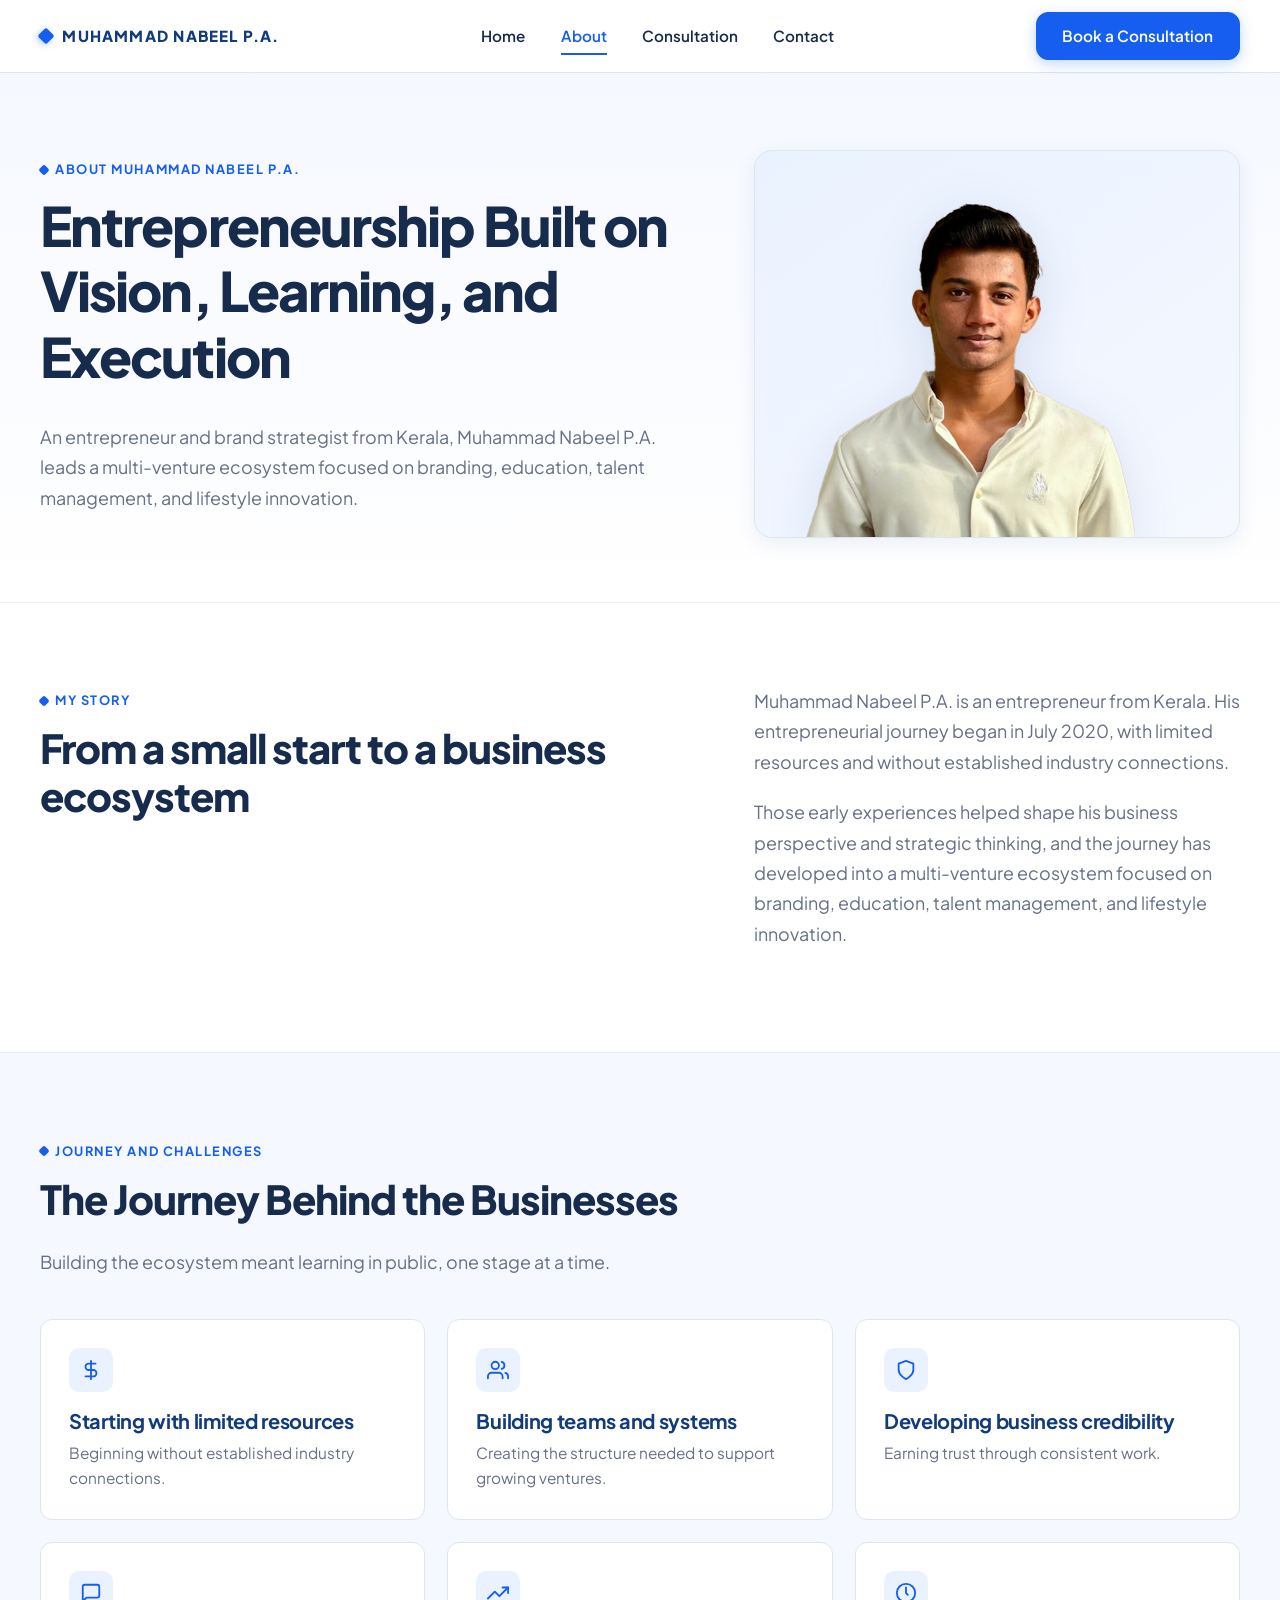
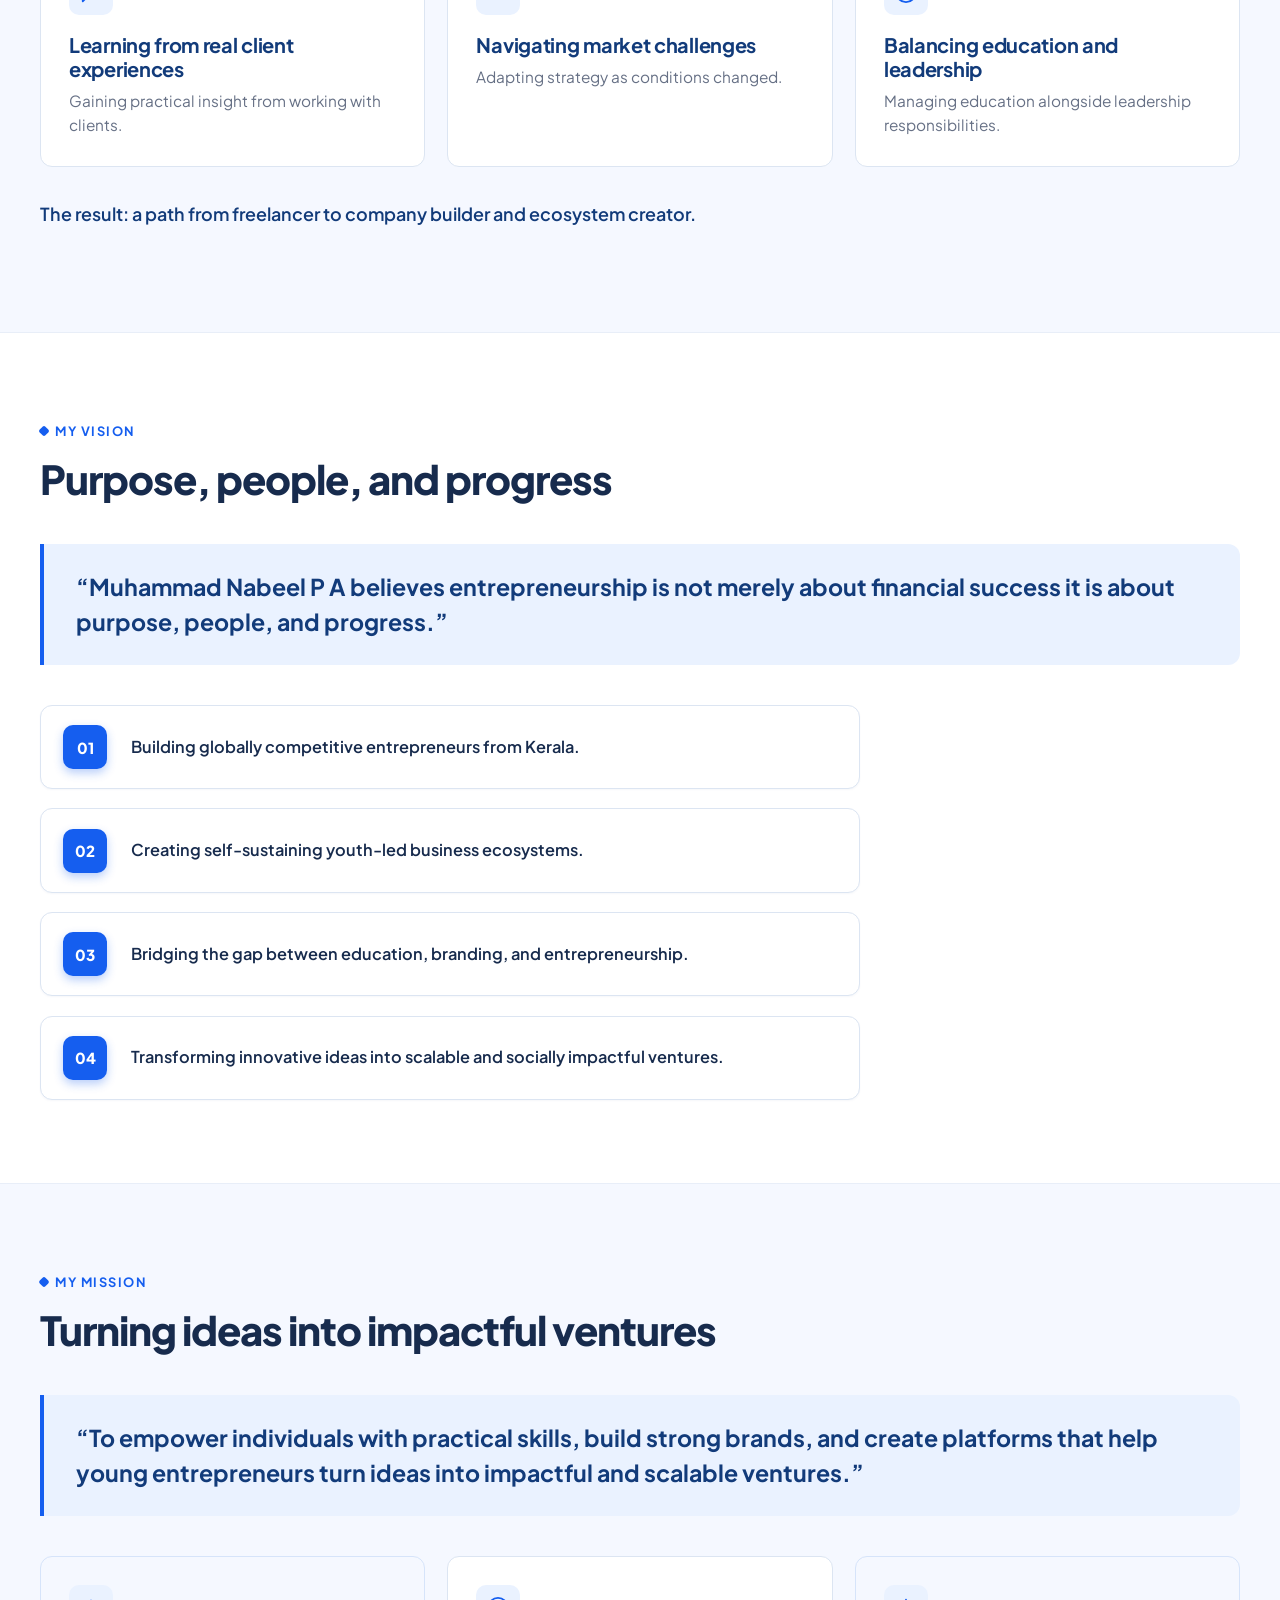
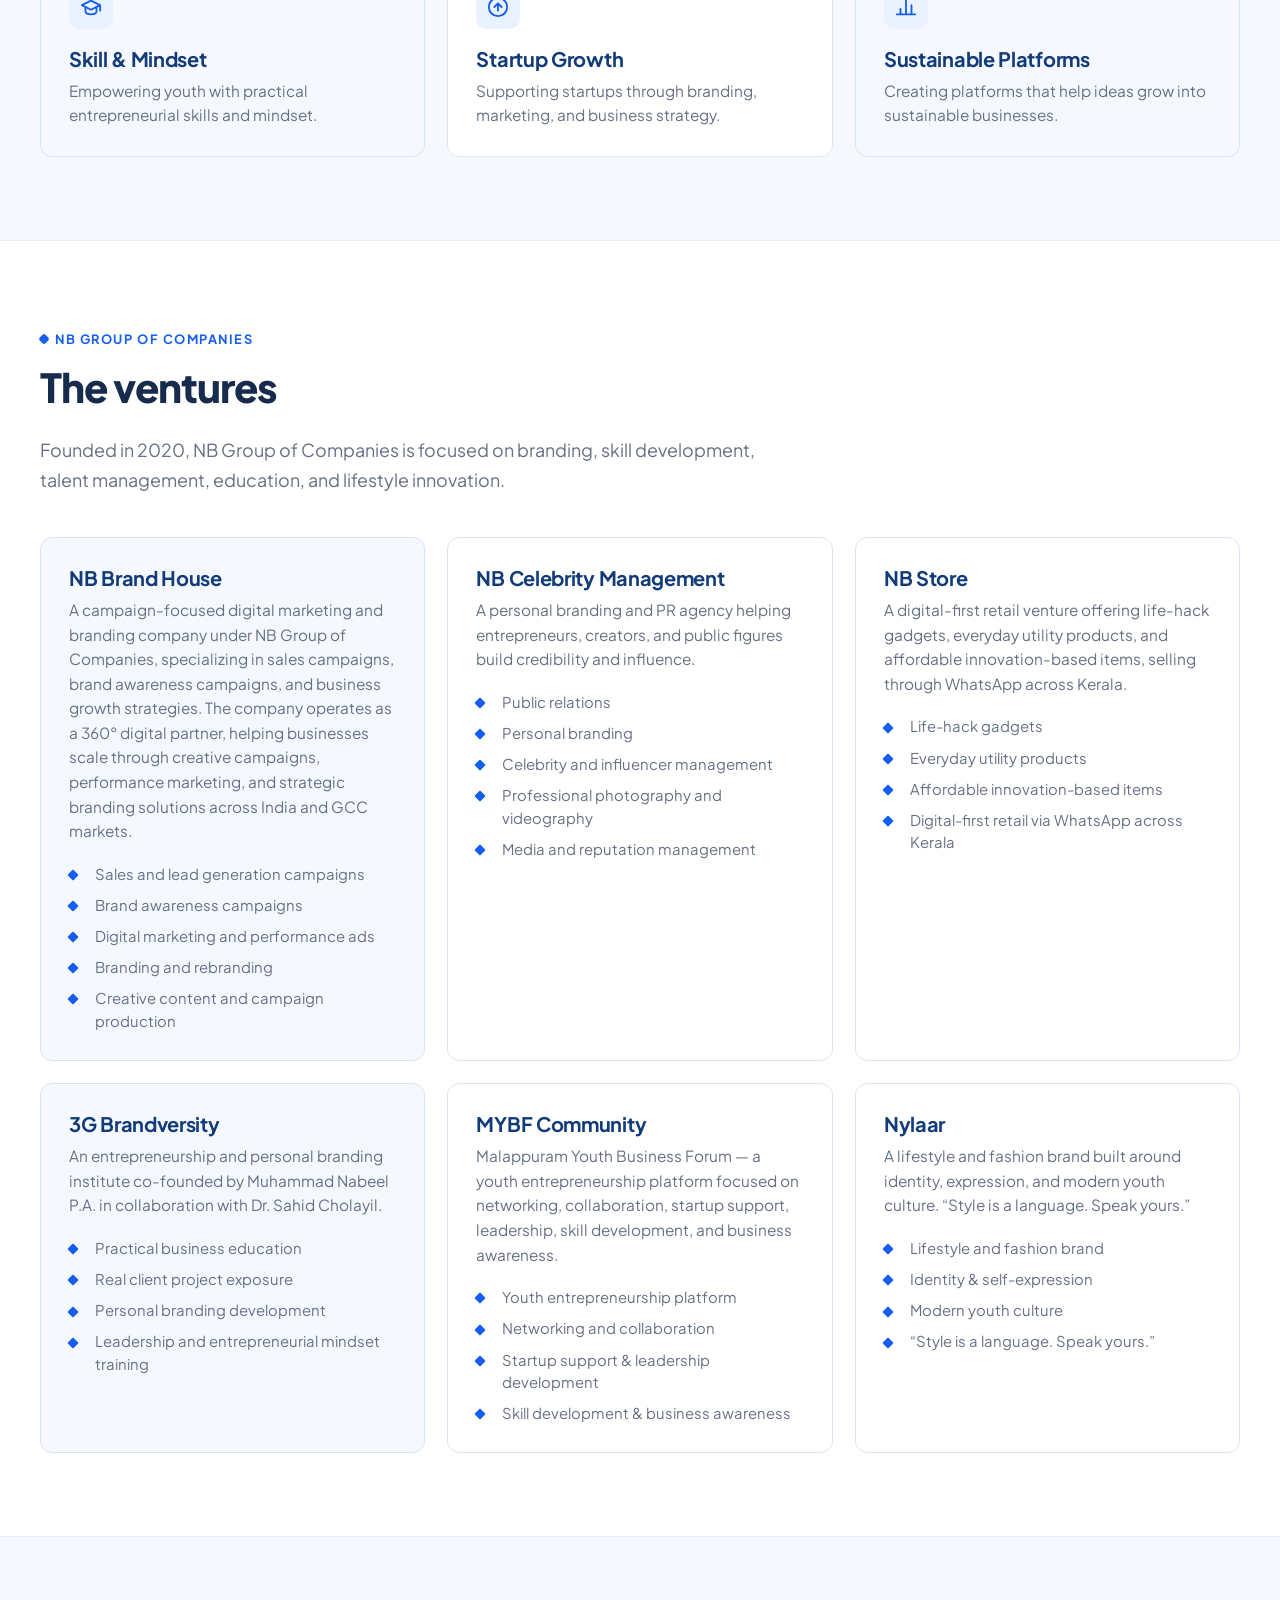
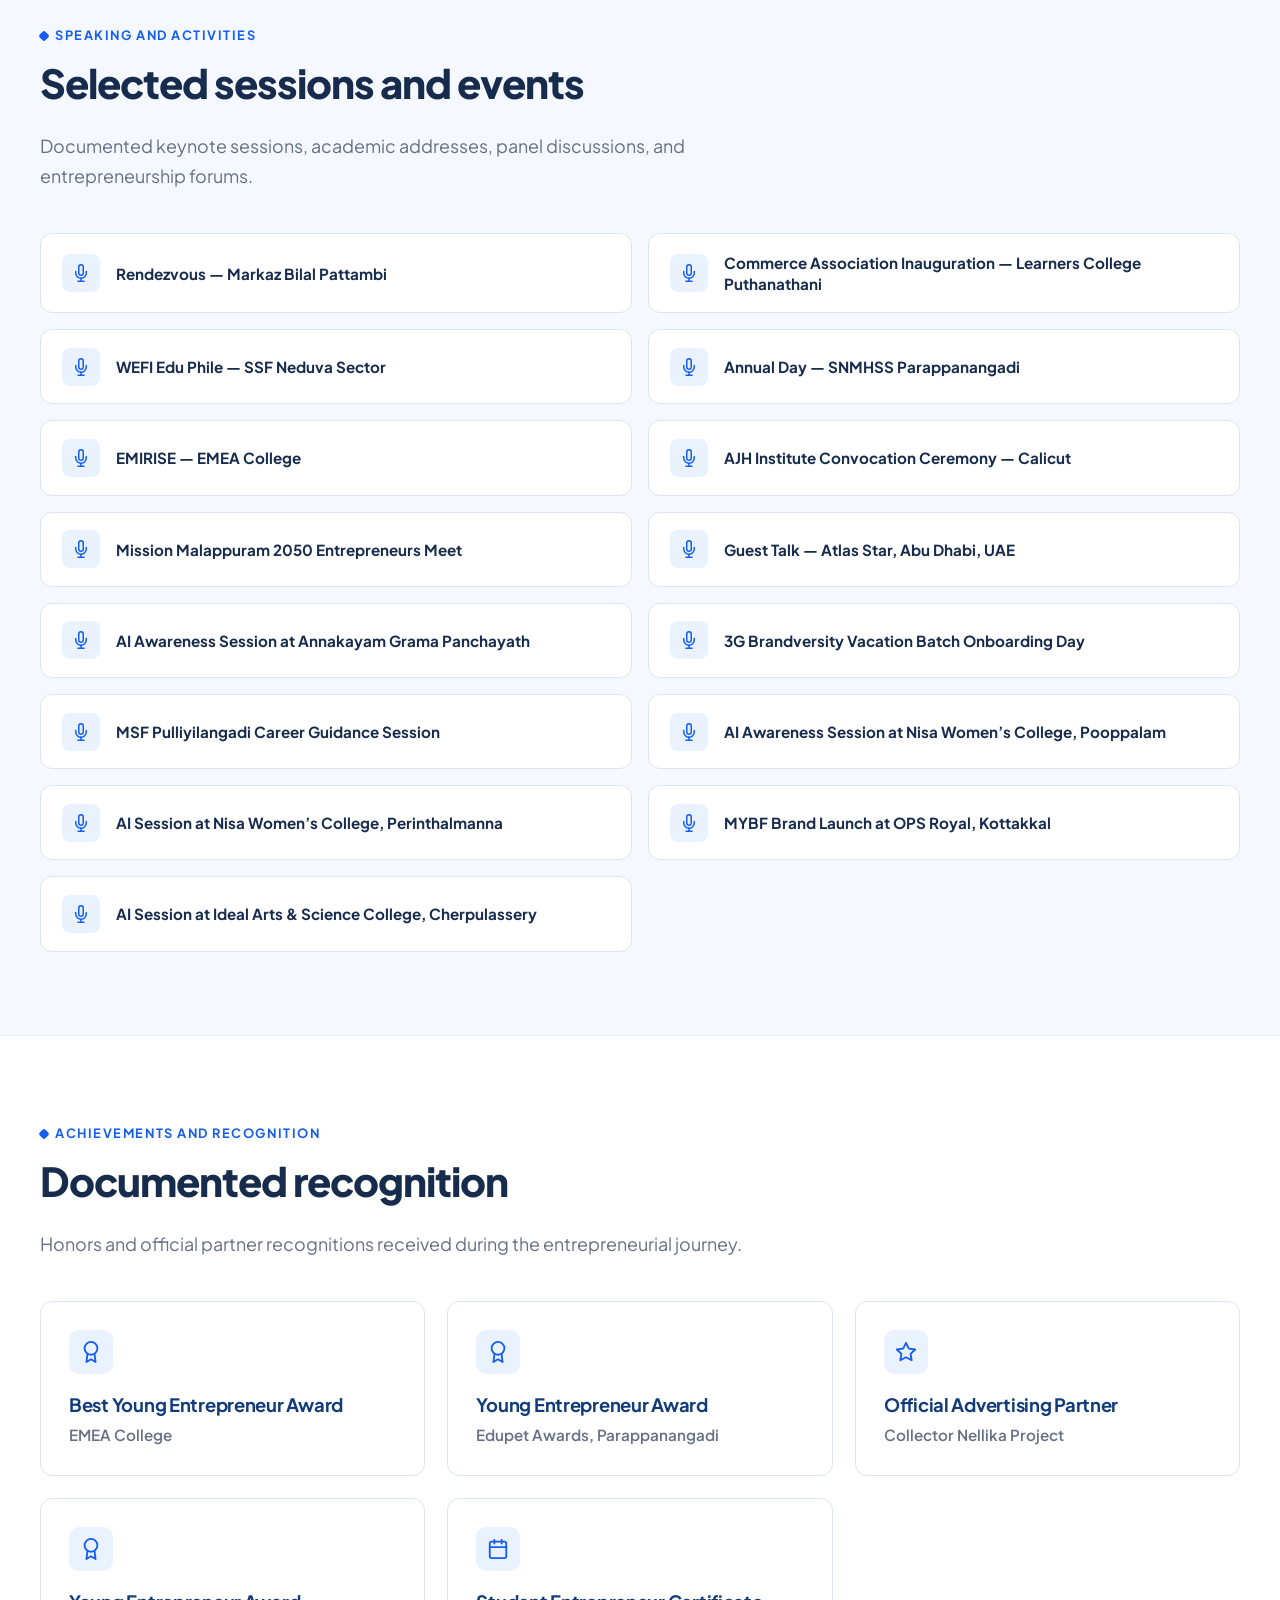
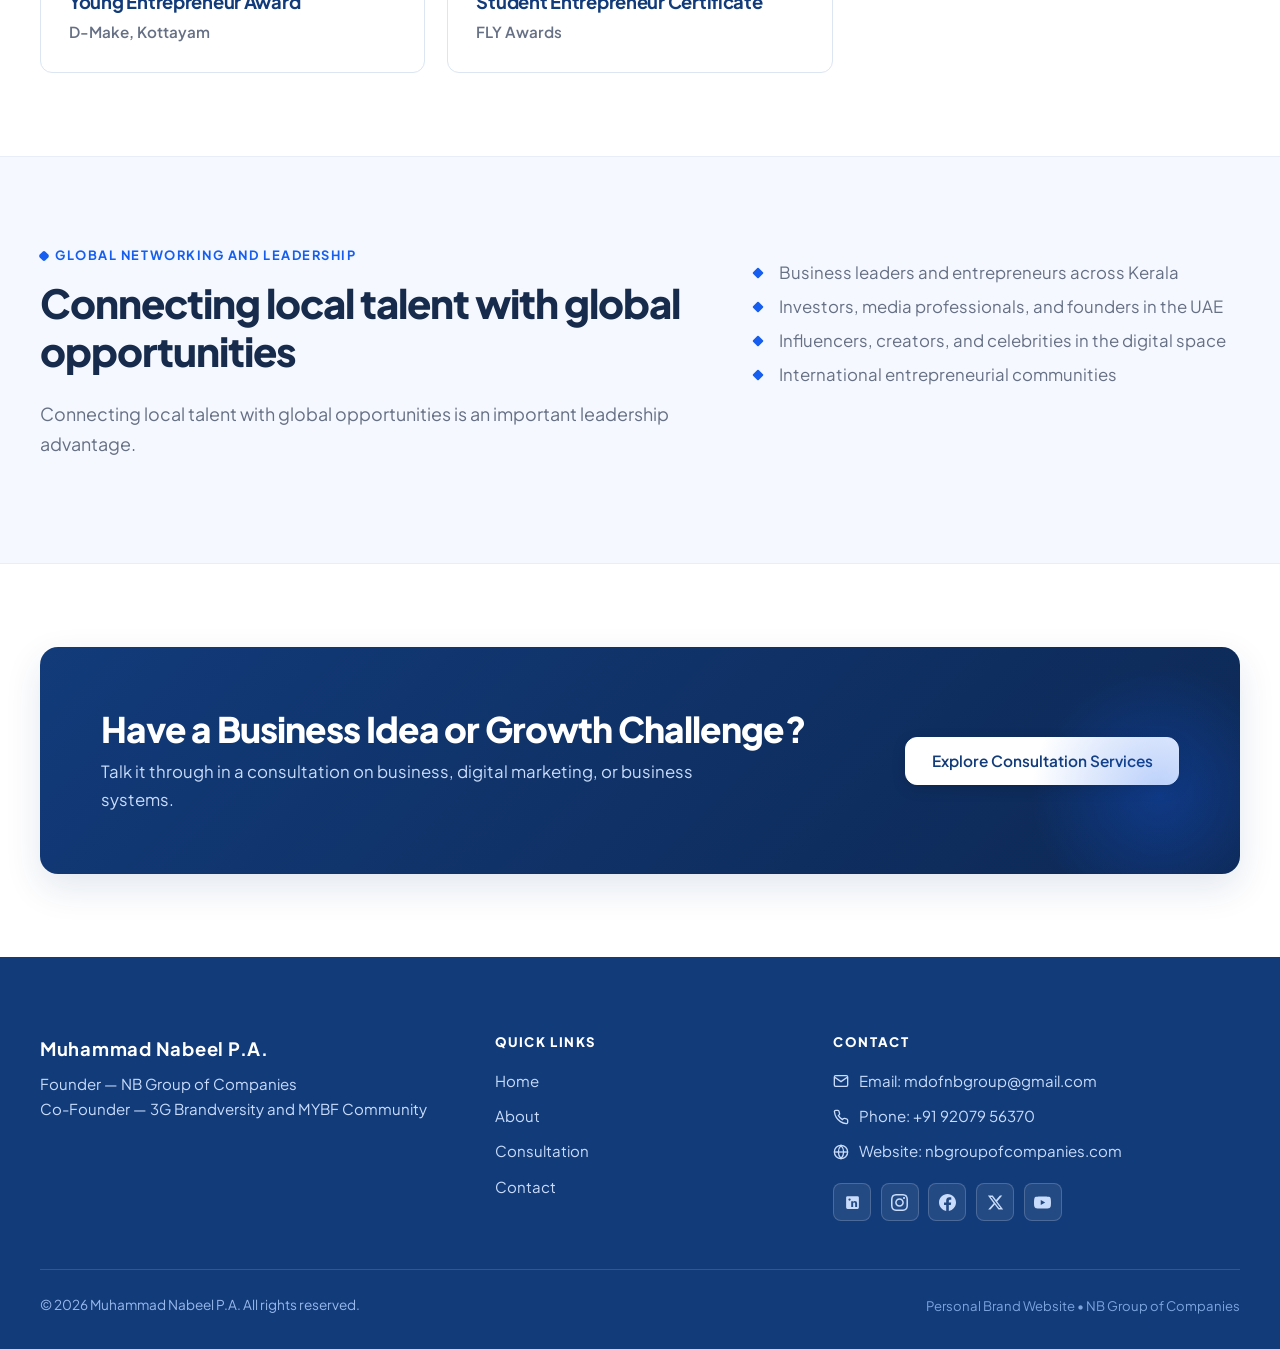
==== about.html @ 099b0d6c "Initial commit: Muhammad Nabeel P.A. personal brand website" ====
<!DOCTYPE html>
<html lang="en">
<head>
  <meta charset="utf-8">
  <meta name="viewport" content="width=device-width, initial-scale=1">
  <title>About Muhammad Nabeel P.A. | Entrepreneur &amp; Brand Strategist</title>
  <meta name="description" content="The entrepreneurial journey, vision, mission, business ecosystem, speaking engagements, and recognition of Muhammad Nabeel P.A.">
  <meta property="og:type" content="website">
  <meta property="og:title" content="About Muhammad Nabeel P.A. | Entrepreneur &amp; Brand Strategist">
  <meta property="og:description" content="The entrepreneurial journey, vision, mission, business ecosystem, speaking engagements, and recognition of Muhammad Nabeel P.A.">
  <meta property="og:image" content="assets/images/nabeel-profile.webp">
  <link rel="icon" href="favicon.ico">
  <link rel="preconnect" href="https://fonts.googleapis.com">
  <link rel="preconnect" href="https://fonts.gstatic.com" crossorigin>
  <link href="https://fonts.googleapis.com/css2?family=Plus+Jakarta+Sans:wght@400;500;600;700;800&display=swap" rel="stylesheet">
  <link rel="stylesheet" href="css/style.css">
</head>
<body>
  <a class="skip" href="#main">Skip to content</a>

  <!-- Header & Navigation -->
  <header class="site-header">
    <div class="wrap nav">
      <a class="brand" href="index.html" aria-label="Muhammad Nabeel P.A. Home">
        <span class="brand-icon" aria-hidden="true"></span>
        <span>MUHAMMAD NABEEL P.A.</span>
      </a>
      <button class="menu-btn" type="button" aria-expanded="false" aria-controls="site-menu" aria-label="Open navigation menu">
        <span></span>
      </button>
      <ul class="nav-links" id="site-menu">
        <li><a href="index.html">Home</a></li>
        <li><a href="about.html" aria-current="page">About</a></li>
        <li><a href="consultation.html">Consultation</a></li>
        <li><a href="contact.html">Contact</a></li>
        <li class="m-cta">
          <a class="btn btn-primary" href="consultation.html">Book a Consultation</a>
        </li>
      </ul>
      <a class="btn btn-primary nav-cta" href="consultation.html">Book a Consultation</a>
    </div>
  </header>

  <main id="main">
    <!-- Section 1: About Hero -->
    <section class="page-hero">
      <div class="wrap split">
        <div>
          <span class="label">ABOUT MUHAMMAD NABEEL P.A.</span>
          <h1>Entrepreneurship Built on Vision, Learning, and Execution</h1>
          <p class="lead">An entrepreneur and brand strategist from Kerala, Muhammad Nabeel P.A. leads a multi-venture ecosystem focused on branding, education, talent management, and lifestyle innovation.</p>
        </div>
        <div class="photo-frame">
          <img src="assets/images/nabeel-profile.webp" width="1869" height="1490" alt="Muhammad Nabeel P.A., entrepreneur and founder of NB Group of Companies.">
        </div>
      </div>
    </section>

    <!-- Section 2: My Story -->
    <section>
      <div class="wrap split" style="align-items: start;">
        <div>
          <span class="label">MY STORY</span>
          <h2>From a small start to a business ecosystem</h2>
        </div>
        <div>
          <p class="lead">Muhammad Nabeel P.A. is an entrepreneur from Kerala. His entrepreneurial journey began in July 2020, with limited resources and without established industry connections.</p>
          <p class="lead">Those early experiences helped shape his business perspective and strategic thinking, and the journey has developed into a multi-venture ecosystem focused on branding, education, talent management, and lifestyle innovation.</p>
        </div>
      </div>
    </section>

    <!-- Section 3: Journey and Challenges -->
    <section class="alt">
      <div class="wrap">
        <div class="sec-head">
          <span class="label">JOURNEY AND CHALLENGES</span>
          <h2>The Journey Behind the Businesses</h2>
          <p class="lead">Building the ecosystem meant learning in public, one stage at a time.</p>
        </div>
        <div class="grid g3">
          <div class="card">
            <div class="card-icon" aria-hidden="true">
              <svg viewBox="0 0 24 24"><path d="M12 2v20M17 5H9.5a3.5 3.5 0 0 0 0 7h5a3.5 3.5 0 0 1 0 7H6"/></svg>
            </div>
            <h3>Starting with limited resources</h3>
            <p>Beginning without established industry connections.</p>
          </div>
          <div class="card">
            <div class="card-icon" aria-hidden="true">
              <svg viewBox="0 0 24 24"><path d="M17 21v-2a4 4 0 0 0-4-4H5a4 4 0 0 0-4 4v2"/><circle cx="9" cy="7" r="4"/><path d="M23 21v-2a4 4 0 0 0-3-3.87"/><path d="M16 3.13a4 4 0 0 1 0 7.75"/></svg>
            </div>
            <h3>Building teams and systems</h3>
            <p>Creating the structure needed to support growing ventures.</p>
          </div>
          <div class="card">
            <div class="card-icon" aria-hidden="true">
              <svg viewBox="0 0 24 24"><path d="M12 22s8-4 8-10V5l-8-3-8 3v7c0 6 8 10 8 10z"/></svg>
            </div>
            <h3>Developing business credibility</h3>
            <p>Earning trust through consistent work.</p>
          </div>
          <div class="card">
            <div class="card-icon" aria-hidden="true">
              <svg viewBox="0 0 24 24"><path d="M21 15a2 2 0 0 1-2 2H7l-4 4V5a2 2 0 0 1 2-2h14a2 2 0 0 1 2 2z"/></svg>
            </div>
            <h3>Learning from real client experiences</h3>
            <p>Gaining practical insight from working with clients.</p>
          </div>
          <div class="card">
            <div class="card-icon" aria-hidden="true">
              <svg viewBox="0 0 24 24"><polyline points="23 6 13.5 15.5 8.5 10.5 1 18"/><polyline points="17 6 23 6 23 12"/></svg>
            </div>
            <h3>Navigating market challenges</h3>
            <p>Adapting strategy as conditions changed.</p>
          </div>
          <div class="card">
            <div class="card-icon" aria-hidden="true">
              <svg viewBox="0 0 24 24"><circle cx="12" cy="12" r="10"/><polyline points="12 6 12 12 14 14"/></svg>
            </div>
            <h3>Balancing education and leadership</h3>
            <p>Managing education alongside leadership responsibilities.</p>
          </div>
        </div>
        <p class="lead" style="margin-top: 2rem; font-weight: 600; color: var(--deep);">The result: a path from freelancer to company builder and ecosystem creator.</p>
      </div>
    </section>

    <!-- Section 4: My Vision -->
    <section>
      <div class="wrap">
        <div class="sec-head">
          <span class="label">MY VISION</span>
          <h2>Purpose, people, and progress</h2>
        </div>
        <div class="quote-box">
          <blockquote class="quote">&ldquo;Muhammad Nabeel P A believes entrepreneurship is not merely about financial success it is about purpose, people, and progress.&rdquo;</blockquote>
        </div>
        <ol class="num-list" style="max-width: 820px;">
          <li>Building globally competitive entrepreneurs from Kerala.</li>
          <li>Creating self-sustaining youth-led business ecosystems.</li>
          <li>Bridging the gap between education, branding, and entrepreneurship.</li>
          <li>Transforming innovative ideas into scalable and socially impactful ventures.</li>
        </ol>
      </div>
    </section>

    <!-- Section 5: My Mission -->
    <section class="alt">
      <div class="wrap">
        <div class="sec-head">
          <span class="label">MY MISSION</span>
          <h2>Turning ideas into impactful ventures</h2>
        </div>
        <div class="quote-box">
          <blockquote class="quote">&ldquo;To empower individuals with practical skills, build strong brands, and create platforms that help young entrepreneurs turn ideas into impactful and scalable ventures.&rdquo;</blockquote>
        </div>
        <div class="grid g3">
          <div class="card tint">
            <div class="card-icon" aria-hidden="true">
              <svg viewBox="0 0 24 24"><path d="M22 10v6M2 10l10-5 10 5-10 5z"/><path d="M6 12v5c0 2 3 3 6 3s6-1 6-3v-5"/></svg>
            </div>
            <h3>Skill &amp; Mindset</h3>
            <p>Empowering youth with practical entrepreneurial skills and mindset.</p>
          </div>
          <div class="card">
            <div class="card-icon" aria-hidden="true">
              <svg viewBox="0 0 24 24"><circle cx="12" cy="12" r="10"/><path d="M16 12l-4-4-4 4M12 8v8"/></svg>
            </div>
            <h3>Startup Growth</h3>
            <p>Supporting startups through branding, marketing, and business strategy.</p>
          </div>
          <div class="card tint">
            <div class="card-icon" aria-hidden="true">
              <svg viewBox="0 0 24 24"><path d="M18 20V10M12 20V4M6 20v-6M2 20h20"/></svg>
            </div>
            <h3>Sustainable Platforms</h3>
            <p>Creating platforms that help ideas grow into sustainable businesses.</p>
          </div>
        </div>
      </div>
    </section>

    <!-- Section 6: NB Group of Companies & Ventures -->
    <section id="ventures">
      <div class="wrap">
        <div class="sec-head">
          <span class="label">NB GROUP OF COMPANIES</span>
          <h2>The ventures</h2>
          <p class="lead">Founded in 2020, NB Group of Companies is focused on branding, skill development, talent management, education, and lifestyle innovation.</p>
        </div>
        <div class="grid g3">
          <article class="card tint">
            <h3>NB Brand House</h3>
            <p>A campaign-focused digital marketing and branding company under NB Group of Companies, specializing in sales campaigns, brand awareness campaigns, and business growth strategies. The company operates as a 360&deg; digital partner, helping businesses scale through creative campaigns, performance marketing, and strategic branding solutions across India and GCC markets.</p>
            <ul class="tick">
              <li>Sales and lead generation campaigns</li>
              <li>Brand awareness campaigns</li>
              <li>Digital marketing and performance ads</li>
              <li>Branding and rebranding</li>
              <li>Creative content and campaign production</li>
            </ul>
          </article>
          <article class="card">
            <h3>NB Celebrity Management</h3>
            <p>A personal branding and PR agency helping entrepreneurs, creators, and public figures build credibility and influence.</p>
            <ul class="tick">
              <li>Public relations</li>
              <li>Personal branding</li>
              <li>Celebrity and influencer management</li>
              <li>Professional photography and videography</li>
              <li>Media and reputation management</li>
            </ul>
          </article>
          <article class="card">
            <h3>NB Store</h3>
            <p>A digital-first retail venture offering life-hack gadgets, everyday utility products, and affordable innovation-based items, selling through WhatsApp across Kerala.</p>
            <ul class="tick">
              <li>Life-hack gadgets</li>
              <li>Everyday utility products</li>
              <li>Affordable innovation-based items</li>
              <li>Digital-first retail via WhatsApp across Kerala</li>
            </ul>
          </article>
          <article class="card tint">
            <h3>3G Brandversity</h3>
            <p>An entrepreneurship and personal branding institute co-founded by Muhammad Nabeel P.A. in collaboration with Dr. Sahid Cholayil.</p>
            <ul class="tick">
              <li>Practical business education</li>
              <li>Real client project exposure</li>
              <li>Personal branding development</li>
              <li>Leadership and entrepreneurial mindset training</li>
            </ul>
          </article>
          <article class="card">
            <h3>MYBF Community</h3>
            <p>Malappuram Youth Business Forum &mdash; a youth entrepreneurship platform focused on networking, collaboration, startup support, leadership, skill development, and business awareness.</p>
            <ul class="tick">
              <li>Youth entrepreneurship platform</li>
              <li>Networking and collaboration</li>
              <li>Startup support &amp; leadership development</li>
              <li>Skill development &amp; business awareness</li>
            </ul>
          </article>
          <article class="card">
            <h3>Nylaar</h3>
            <p>A lifestyle and fashion brand built around identity, expression, and modern youth culture. &ldquo;Style is a language. Speak yours.&rdquo;</p>
            <ul class="tick">
              <li>Lifestyle and fashion brand</li>
              <li>Identity &amp; self-expression</li>
              <li>Modern youth culture</li>
              <li>&ldquo;Style is a language. Speak yours.&rdquo;</li>
            </ul>
          </article>
        </div>
      </div>
    </section>

    <!-- Section 7: Speaking Engagements and Professional Activities -->
    <section class="alt">
      <div class="wrap">
        <div class="sec-head">
          <span class="label">SPEAKING AND ACTIVITIES</span>
          <h2>Selected sessions and events</h2>
          <p class="lead">Documented keynote sessions, academic addresses, panel discussions, and entrepreneurship forums.</p>
        </div>
        <div class="events-grid">
          <div class="event-card">
            <div class="event-icon" aria-hidden="true">
              <svg viewBox="0 0 24 24"><path d="M12 1a3 3 0 0 0-3 3v8a3 3 0 0 0 6 0V4a3 3 0 0 0-3-3z"/><path d="M19 10v2a7 7 0 0 1-14 0v-2"/><line x1="12" y1="19" x2="12" y2="23"/><line x1="8" y1="23" x2="16" y2="23"/></svg>
            </div>
            <div class="event-name">Rendezvous &mdash; Markaz Bilal Pattambi</div>
          </div>
          <div class="event-card">
            <div class="event-icon" aria-hidden="true">
              <svg viewBox="0 0 24 24"><path d="M12 1a3 3 0 0 0-3 3v8a3 3 0 0 0 6 0V4a3 3 0 0 0-3-3z"/><path d="M19 10v2a7 7 0 0 1-14 0v-2"/><line x1="12" y1="19" x2="12" y2="23"/><line x1="8" y1="23" x2="16" y2="23"/></svg>
            </div>
            <div class="event-name">Commerce Association Inauguration &mdash; Learners College Puthanathani</div>
          </div>
          <div class="event-card">
            <div class="event-icon" aria-hidden="true">
              <svg viewBox="0 0 24 24"><path d="M12 1a3 3 0 0 0-3 3v8a3 3 0 0 0 6 0V4a3 3 0 0 0-3-3z"/><path d="M19 10v2a7 7 0 0 1-14 0v-2"/><line x1="12" y1="19" x2="12" y2="23"/><line x1="8" y1="23" x2="16" y2="23"/></svg>
            </div>
            <div class="event-name">WEFI Edu Phile &mdash; SSF Neduva Sector</div>
          </div>
          <div class="event-card">
            <div class="event-icon" aria-hidden="true">
              <svg viewBox="0 0 24 24"><path d="M12 1a3 3 0 0 0-3 3v8a3 3 0 0 0 6 0V4a3 3 0 0 0-3-3z"/><path d="M19 10v2a7 7 0 0 1-14 0v-2"/><line x1="12" y1="19" x2="12" y2="23"/><line x1="8" y1="23" x2="16" y2="23"/></svg>
            </div>
            <div class="event-name">Annual Day &mdash; SNMHSS Parappanangadi</div>
          </div>
          <div class="event-card">
            <div class="event-icon" aria-hidden="true">
              <svg viewBox="0 0 24 24"><path d="M12 1a3 3 0 0 0-3 3v8a3 3 0 0 0 6 0V4a3 3 0 0 0-3-3z"/><path d="M19 10v2a7 7 0 0 1-14 0v-2"/><line x1="12" y1="19" x2="12" y2="23"/><line x1="8" y1="23" x2="16" y2="23"/></svg>
            </div>
            <div class="event-name">EMIRISE &mdash; EMEA College</div>
          </div>
          <div class="event-card">
            <div class="event-icon" aria-hidden="true">
              <svg viewBox="0 0 24 24"><path d="M12 1a3 3 0 0 0-3 3v8a3 3 0 0 0 6 0V4a3 3 0 0 0-3-3z"/><path d="M19 10v2a7 7 0 0 1-14 0v-2"/><line x1="12" y1="19" x2="12" y2="23"/><line x1="8" y1="23" x2="16" y2="23"/></svg>
            </div>
            <div class="event-name">AJH Institute Convocation Ceremony &mdash; Calicut</div>
          </div>
          <div class="event-card">
            <div class="event-icon" aria-hidden="true">
              <svg viewBox="0 0 24 24"><path d="M12 1a3 3 0 0 0-3 3v8a3 3 0 0 0 6 0V4a3 3 0 0 0-3-3z"/><path d="M19 10v2a7 7 0 0 1-14 0v-2"/><line x1="12" y1="19" x2="12" y2="23"/><line x1="8" y1="23" x2="16" y2="23"/></svg>
            </div>
            <div class="event-name">Mission Malappuram 2050 Entrepreneurs Meet</div>
          </div>
          <div class="event-card">
            <div class="event-icon" aria-hidden="true">
              <svg viewBox="0 0 24 24"><path d="M12 1a3 3 0 0 0-3 3v8a3 3 0 0 0 6 0V4a3 3 0 0 0-3-3z"/><path d="M19 10v2a7 7 0 0 1-14 0v-2"/><line x1="12" y1="19" x2="12" y2="23"/><line x1="8" y1="23" x2="16" y2="23"/></svg>
            </div>
            <div class="event-name">Guest Talk &mdash; Atlas Star, Abu Dhabi, UAE</div>
          </div>
          <div class="event-card">
            <div class="event-icon" aria-hidden="true">
              <svg viewBox="0 0 24 24"><path d="M12 1a3 3 0 0 0-3 3v8a3 3 0 0 0 6 0V4a3 3 0 0 0-3-3z"/><path d="M19 10v2a7 7 0 0 1-14 0v-2"/><line x1="12" y1="19" x2="12" y2="23"/><line x1="8" y1="23" x2="16" y2="23"/></svg>
            </div>
            <div class="event-name">AI Awareness Session at Annakayam Grama Panchayath</div>
          </div>
          <div class="event-card">
            <div class="event-icon" aria-hidden="true">
              <svg viewBox="0 0 24 24"><path d="M12 1a3 3 0 0 0-3 3v8a3 3 0 0 0 6 0V4a3 3 0 0 0-3-3z"/><path d="M19 10v2a7 7 0 0 1-14 0v-2"/><line x1="12" y1="19" x2="12" y2="23"/><line x1="8" y1="23" x2="16" y2="23"/></svg>
            </div>
            <div class="event-name">3G Brandversity Vacation Batch Onboarding Day</div>
          </div>
          <div class="event-card">
            <div class="event-icon" aria-hidden="true">
              <svg viewBox="0 0 24 24"><path d="M12 1a3 3 0 0 0-3 3v8a3 3 0 0 0 6 0V4a3 3 0 0 0-3-3z"/><path d="M19 10v2a7 7 0 0 1-14 0v-2"/><line x1="12" y1="19" x2="12" y2="23"/><line x1="8" y1="23" x2="16" y2="23"/></svg>
            </div>
            <div class="event-name">MSF Pulliyilangadi Career Guidance Session</div>
          </div>
          <div class="event-card">
            <div class="event-icon" aria-hidden="true">
              <svg viewBox="0 0 24 24"><path d="M12 1a3 3 0 0 0-3 3v8a3 3 0 0 0 6 0V4a3 3 0 0 0-3-3z"/><path d="M19 10v2a7 7 0 0 1-14 0v-2"/><line x1="12" y1="19" x2="12" y2="23"/><line x1="8" y1="23" x2="16" y2="23"/></svg>
            </div>
            <div class="event-name">AI Awareness Session at Nisa Women’s College, Pooppalam</div>
          </div>
          <div class="event-card">
            <div class="event-icon" aria-hidden="true">
              <svg viewBox="0 0 24 24"><path d="M12 1a3 3 0 0 0-3 3v8a3 3 0 0 0 6 0V4a3 3 0 0 0-3-3z"/><path d="M19 10v2a7 7 0 0 1-14 0v-2"/><line x1="12" y1="19" x2="12" y2="23"/><line x1="8" y1="23" x2="16" y2="23"/></svg>
            </div>
            <div class="event-name">AI Session at Nisa Women’s College, Perinthalmanna</div>
          </div>
          <div class="event-card">
            <div class="event-icon" aria-hidden="true">
              <svg viewBox="0 0 24 24"><path d="M12 1a3 3 0 0 0-3 3v8a3 3 0 0 0 6 0V4a3 3 0 0 0-3-3z"/><path d="M19 10v2a7 7 0 0 1-14 0v-2"/><line x1="12" y1="19" x2="12" y2="23"/><line x1="8" y1="23" x2="16" y2="23"/></svg>
            </div>
            <div class="event-name">MYBF Brand Launch at OPS Royal, Kottakkal</div>
          </div>
          <div class="event-card">
            <div class="event-icon" aria-hidden="true">
              <svg viewBox="0 0 24 24"><path d="M12 1a3 3 0 0 0-3 3v8a3 3 0 0 0 6 0V4a3 3 0 0 0-3-3z"/><path d="M19 10v2a7 7 0 0 1-14 0v-2"/><line x1="12" y1="19" x2="12" y2="23"/><line x1="8" y1="23" x2="16" y2="23"/></svg>
            </div>
            <div class="event-name">AI Session at Ideal Arts &amp; Science College, Cherpulassery</div>
          </div>
        </div>
      </div>
    </section>

    <!-- Section 8: Achievements and Recognition -->
    <section>
      <div class="wrap">
        <div class="sec-head">
          <span class="label">ACHIEVEMENTS AND RECOGNITION</span>
          <h2>Documented recognition</h2>
          <p class="lead">Honors and official partner recognitions received during the entrepreneurial journey.</p>
        </div>
        <div class="grid g3">
          <div class="award-card">
            <div class="award-icon" aria-hidden="true">
              <svg viewBox="0 0 24 24"><circle cx="12" cy="8" r="7"/><polyline points="8.21 13.89 7 23 12 20 17 23 15.79 13.88"/></svg>
            </div>
            <h3>Best Young Entrepreneur Award</h3>
            <p>EMEA College</p>
          </div>
          <div class="award-card">
            <div class="award-icon" aria-hidden="true">
              <svg viewBox="0 0 24 24"><circle cx="12" cy="8" r="7"/><polyline points="8.21 13.89 7 23 12 20 17 23 15.79 13.88"/></svg>
            </div>
            <h3>Young Entrepreneur Award</h3>
            <p>Edupet Awards, Parappanangadi</p>
          </div>
          <div class="award-card">
            <div class="award-icon" aria-hidden="true">
              <svg viewBox="0 0 24 24"><path d="M12 2l3.09 6.26L22 9.27l-5 4.87 1.18 6.88L12 17.77l-6.18 3.25L7 14.14 2 9.27l6.91-1.01L12 2z"/></svg>
            </div>
            <h3>Official Advertising Partner</h3>
            <p>Collector Nellika Project</p>
          </div>
          <div class="award-card">
            <div class="award-icon" aria-hidden="true">
              <svg viewBox="0 0 24 24"><circle cx="12" cy="8" r="7"/><polyline points="8.21 13.89 7 23 12 20 17 23 15.79 13.88"/></svg>
            </div>
            <h3>Young Entrepreneur Award</h3>
            <p>D-Make, Kottayam</p>
          </div>
          <div class="award-card">
            <div class="award-icon" aria-hidden="true">
              <svg viewBox="0 0 24 24"><rect x="3" y="4" width="18" height="18" rx="2" ry="2"/><line x1="16" y1="2" x2="16" y2="6"/><line x1="8" y1="2" x2="8" y2="6"/><line x1="3" y1="10" x2="21" y2="10"/></svg>
            </div>
            <h3>Student Entrepreneur Certificate</h3>
            <p>FLY Awards</p>
          </div>
        </div>
      </div>
    </section>

    <!-- Section 9: Global Networking and Leadership -->
    <section class="alt">
      <div class="wrap split" style="align-items: start;">
        <div>
          <span class="label">GLOBAL NETWORKING AND LEADERSHIP</span>
          <h2>Connecting local talent with global opportunities</h2>
          <p class="lead">Connecting local talent with global opportunities is an important leadership advantage.</p>
        </div>
        <ul class="tick" style="font-size: 1.05rem;">
          <li>Business leaders and entrepreneurs across Kerala</li>
          <li>Investors, media professionals, and founders in the UAE</li>
          <li>Influencers, creators, and celebrities in the digital space</li>
          <li>International entrepreneurial communities</li>
        </ul>
      </div>
    </section>

    <!-- Section 10: About Page CTA Band -->
    <section>
      <div class="wrap">
        <div class="cta-band">
          <div>
            <h2>Have a Business Idea or Growth Challenge?</h2>
            <p>Talk it through in a consultation on business, digital marketing, or business systems.</p>
          </div>
          <a class="btn btn-primary" href="consultation.html">Explore Consultation Services</a>
        </div>
      </div>
    </section>
  </main>

  <!-- Global Footer -->
  <footer class="site-footer">
    <div class="wrap">
      <div class="foot">
        <div class="foot-brand">
          <strong>Muhammad Nabeel P.A.</strong>
          <p>Founder &mdash; NB Group of Companies<br>Co-Founder &mdash; 3G Brandversity and MYBF Community</p>
        </div>
        <div>
          <h3>QUICK LINKS</h3>
          <ul>
            <li><a href="index.html">Home</a></li>
            <li><a href="about.html">About</a></li>
            <li><a href="consultation.html">Consultation</a></li>
            <li><a href="contact.html">Contact</a></li>
          </ul>
        </div>
        <div>
          <h3>CONTACT</h3>
          <ul>
            <li class="foot-contact-item">
              <svg viewBox="0 0 24 24"><path d="M4 4h16c1.1 0 2 .9 2 2v12c0 1.1-.9 2-2 2H4c-1.1 0-2-.9-2-2V6c0-1.1.9-2 2-2z"/><polyline points="22,6 12,13 2,6"/></svg>
              <span>Email: <a href="mailto:mdofnbgroup@gmail.com">mdofnbgroup@gmail.com</a></span>
            </li>
            <li class="foot-contact-item">
              <svg viewBox="0 0 24 24"><path d="M22 16.92v3a2 2 0 0 1-2.18 2 19.79 19.79 0 0 1-8.63-3.07 19.5 19.5 0 0 1-6-6 19.79 19.79 0 0 1-3.07-8.67A2 2 0 0 1 4.11 2h3a2 2 0 0 1 2 1.72 12.84 12.84 0 0 0 .7 2.81 2 2 0 0 1-.45 2.11L8.09 9.91a16 16 0 0 0 6 6l1.27-1.27a2 2 0 0 1 2.11-.45 12.84 12.84 0 0 0 2.81.7A2 2 0 0 1 22 16.92z"/></svg>
              <span>Phone: <a href="tel:+919207956370">+91 92079 56370</a></span>
            </li>
            <li class="foot-contact-item">
              <svg viewBox="0 0 24 24"><circle cx="12" cy="12" r="10"/><line x1="2" y1="12" x2="22" y2="12"/><path d="M12 2a15.3 15.3 0 0 1 4 10 15.3 15.3 0 0 1-4 10 15.3 15.3 0 0 1-4-10 15.3 15.3 0 0 1 4-10z"/></svg>
              <span>Website: <a href="https://nbgroupofcompanies.com" target="_blank" rel="noopener noreferrer">nbgroupofcompanies.com</a></span>
            </li>
          </ul>
          <div class="social-foot">
            <a href="https://www.linkedin.com/in/nabeel-nb-group-951b20368/" target="_blank" rel="noopener noreferrer" aria-label="LinkedIn">
              <svg viewBox="0 0 24 24"><path d="M19 3a2 2 0 0 1 2 2v14a2 2 0 0 1-2 2H5a2 2 0 0 1-2-2V5a2 2 0 0 1 2-2h14m-.5 15.5v-5.3a3.26 3.26 0 0 0-3.26-3.26c-.85 0-1.84.52-2.28 1.3v-1.11h-2.79v8.37h2.79v-4.93c0-.77.62-1.4 1.39-1.4a1.4 1.4 0 0 1 1.4 1.4v4.93h2.75M6.46 10.9h2.77v8.37H6.46v-8.37M7.84 6.2a1.62 1.62 0 1 0 0 3.24 1.62 1.62 0 0 0 0-3.24z"/></svg>
            </a>
            <a href="https://www.instagram.com/nabeel_nbgroup?utm_source=ig_web_button_share_sheet&amp;igsh=ZDNlZDc0MzIxNw==" target="_blank" rel="noopener noreferrer" aria-label="Instagram">
              <svg viewBox="0 0 24 24"><path d="M12 2.163c3.204 0 3.584.012 4.85.07 3.252.148 4.771 1.691 4.919 4.919.058 1.265.069 1.645.069 4.849 0 3.205-.012 3.584-.069 4.849-.149 3.225-1.664 4.771-4.919 4.919-1.266.058-1.644.07-4.85.07-3.204 0-3.584-.012-4.849-.07-3.26-.149-4.771-1.699-4.919-4.92-.058-1.265-.07-1.644-.07-4.849 0-3.204.013-3.583.07-4.849.149-3.227 1.664-4.771 4.919-4.919 1.266-.057 1.645-.069 4.849-.069zm0-2.163c-3.259 0-3.667.014-4.947.072-4.358.2-6.78 2.618-6.98 6.98-.059 1.281-.073 1.689-.073 4.948 0 3.259.014 3.668.072 4.948.2 4.358 2.618 6.78 6.98 6.98 1.281.058 1.689.072 4.948.072 3.259 0 3.668-.014 4.948-.072 4.354-.2 6.782-2.618 6.979-6.98.059-1.28.073-1.689.073-4.948 0-3.259-.014-3.667-.072-4.947-.196-4.354-2.617-6.78-6.979-6.98-1.281-.059-1.69-.073-4.949-.073zm0 5.838c-3.403 0-6.162 2.759-6.162 6.162s2.759 6.163 6.162 6.163 6.162-2.759 6.162-6.163c0-3.403-2.759-6.162-6.162-6.162zm0 10.162c-2.209 0-4-1.79-4-4 0-2.209 1.791-4 4-4s4 1.791 4 4c0 2.21-1.791 4-4 4zm6.406-11.845c-.796 0-1.441.645-1.441 1.44s.645 1.44 1.441 1.44c.795 0 1.439-.645 1.439-1.44s-.644-1.44-1.439-1.44z"/></svg>
            </a>
            <a href="https://www.facebook.com/profile.php?id=61559823163064" target="_blank" rel="noopener noreferrer" aria-label="Facebook">
              <svg viewBox="0 0 24 24"><path d="M24 12.073c0-6.627-5.373-12-12-12s-12 5.373-12 12c0 5.99 4.388 10.954 10.125 11.854v-8.385H7.078v-3.47h3.047V9.43c0-3.007 1.792-4.669 4.533-4.669 1.312 0 2.686.235 2.686.235v2.953H15.83c-1.491 0-1.956.925-1.956 1.874v2.25h3.328l-.532 3.47h-2.796v8.385C19.612 23.027 24 18.062 24 12.073z"/></svg>
            </a>
            <a href="https://x.com/nabeel_nbgroup?s=11" target="_blank" rel="noopener noreferrer" aria-label="X (formerly Twitter)">
              <svg viewBox="0 0 24 24"><path d="M18.244 2.25h3.308l-7.227 8.26 8.502 11.24H16.17l-5.214-6.817L4.99 21.75H1.68l7.73-8.835L1.254 2.25H8.08l4.713 6.231zm-1.161 17.52h1.833L7.084 4.126H5.117z"/></svg>
            </a>
            <a href="https://youtube.com/@nabeel_nbgroup?si=znkGCcb0Inpw7gwO" target="_blank" rel="noopener noreferrer" aria-label="YouTube">
              <svg viewBox="0 0 24 24"><path d="M23.498 6.186a3.016 3.016 0 0 0-2.122-2.136C19.505 3.545 12 3.545 12 3.545s-7.505 0-9.377.505A3.017 3.017 0 0 0 .502 6.186C0 8.07 0 12 0 12s0 3.93.502 5.814a3.016 3.016 0 0 0 2.122 2.136c1.871.505 9.376.505 9.376.505s7.505 0 9.377-.505a3.015 3.015 0 0 0 2.122-2.136C24 15.93 24 12 24 12s0-3.93-.502-5.814zM9.545 15.568V8.432L15.818 12l-6.273 3.568z"/></svg>
            </a>
          </div>
        </div>
      </div>
      <div class="copy">
        <p style="margin: 0;">&copy; <span id="year">2026</span> Muhammad Nabeel P.A. All rights reserved.</p>
        <p style="margin: 0; font-size: 0.82rem; color: #7CA5DE;">Personal Brand Website &bull; NB Group of Companies</p>
      </div>
    </div>
  </footer>

  <script src="js/script.js"></script>
</body>
</html>
---- css/style.css ----
/* ==========================================================================
   MUHAMMAD NABEEL P.A. — OFFICIAL PERSONAL BRAND WEBSITE
   Color Palette: White, Pale Blue (#F5F8FF), Light Blue (#EAF2FF),
   Primary Blue (#155EEF), Deep Blue (#123B7A)
   ========================================================================== */

@import url('https://fonts.googleapis.com/css2?family=Plus+Jakarta+Sans:wght@400;500;600;700;800&display=swap');

:root {
  --blue: #155EEF;
  --blue-hover: #0F4CD1;
  --deep: #123B7A;
  --deep-hover: #0C2854;
  --light: #EAF2FF;
  --pale: #F5F8FF;
  --white: #FFFFFF;
  --text: #172B4D;
  --muted: #667085;
  --border: #DCE5F2;
  --border-light: #E8EEF8;
  --border-hover: #B2CCFF;

  --wa: #25D366;
  --wa-deep: #1EBE5D;

  --max: 1200px;
  --r: 12px;
  --r-lg: 18px;
  --r-full: 9999px;

  --shadow-xs: 0 1px 2px rgba(18, 59, 122, 0.04);
  --shadow-sm: 0 2px 8px rgba(18, 59, 122, 0.06);
  --shadow-md: 0 6px 20px rgba(18, 59, 122, 0.08);
  --shadow-lg: 0 14px 36px rgba(18, 59, 122, 0.12);
  --shadow-card-hover: 0 12px 28px rgba(21, 94, 239, 0.1);

  --transition-fast: 0.15s ease;
  --transition-normal: 0.25s ease;
}

*, *::before, *::after {
  box-sizing: border-box;
}

html {
  scroll-behavior: smooth;
  scroll-padding-top: 86px;
}

body {
  margin: 0;
  font-family: 'Plus Jakarta Sans', system-ui, -apple-system, BlinkMacSystemFont, 'Segoe UI', Roboto, sans-serif;
  color: var(--text);
  background-color: var(--white);
  line-height: 1.65;
  font-size: 1rem;
  -webkit-font-smoothing: antialiased;
  -moz-osx-font-smoothing: grayscale;
}

img {
  max-width: 100%;
  height: auto;
  display: block;
}

a {
  color: var(--blue);
  text-decoration: none;
  transition: color var(--transition-fast);
}

a:hover {
  color: var(--blue-hover);
}

h1, h2, h3, h4 {
  color: var(--text);
  line-height: 1.2;
  letter-spacing: -0.025em;
  margin: 0 0 0.6em;
}

h1 {
  font-size: clamp(2.3rem, 5vw, 3.8rem);
  font-weight: 800;
  letter-spacing: -0.035em;
}

h2 {
  font-size: clamp(1.75rem, 3.2vw, 2.5rem);
  font-weight: 800;
}

h3 {
  font-size: 1.25rem;
  font-weight: 700;
  letter-spacing: -0.015em;
}

p {
  margin: 0 0 1.1em;
}

:focus-visible {
  outline: 3px solid var(--blue);
  outline-offset: 3px;
  border-radius: 4px;
}

.skip {
  position: absolute;
  left: -999px;
  top: 0;
  background: var(--blue);
  color: var(--white);
  padding: 0.8rem 1.4rem;
  z-index: 1000;
  font-weight: 600;
  border-radius: 0 0 var(--r) 0;
}

.skip:focus {
  left: 0;
}

.wrap {
  width: min(100% - 2.5rem, var(--max));
  margin-inline: auto;
}

/* ==========================================================================
   NAVIGATION BAR
   ========================================================================== */
.site-header {
  position: sticky;
  top: 0;
  z-index: 100;
  background: rgba(255, 255, 255, 0.94);
  backdrop-filter: blur(14px);
  -webkit-backdrop-filter: blur(14px);
  border-bottom: 1px solid var(--border);
  transition: box-shadow var(--transition-normal);
}

.site-header.scrolled {
  box-shadow: var(--shadow-sm);
}

.nav {
  display: flex;
  align-items: center;
  justify-content: space-between;
  gap: 1.5rem;
  min-height: 72px;
}

.brand {
  display: inline-flex;
  align-items: center;
  gap: 0.65rem;
  font-weight: 800;
  letter-spacing: 0.08em;
  font-size: 0.95rem;
  color: var(--deep);
  text-decoration: none;
  transition: transform var(--transition-fast);
}

.brand:hover {
  color: var(--blue);
}

.brand-icon {
  width: 12px;
  height: 12px;
  background: var(--blue);
  transform: rotate(45deg);
  border-radius: 2px;
  box-shadow: 0 2px 6px rgba(21, 94, 239, 0.35);
  flex-shrink: 0;
}

.nav-links {
  display: flex;
  align-items: center;
  gap: 2.2rem;
  list-style: none;
  margin: 0;
  padding: 0;
}

.nav-links a {
  color: var(--text);
  font-weight: 600;
  font-size: 0.95rem;
  padding: 0.5rem 0;
  border-bottom: 2px solid transparent;
  transition: color var(--transition-fast), border-color var(--transition-fast);
}

.nav-links a:hover {
  color: var(--blue);
}

.nav-links a[aria-current="page"] {
  color: var(--blue);
  border-bottom-color: var(--blue);
}

.nav-cta {
  display: inline-flex;
  white-space: nowrap;
}

.menu-btn {
  display: none;
  background: var(--pale);
  border: 1px solid var(--border);
  border-radius: 8px;
  width: 44px;
  height: 44px;
  cursor: pointer;
  padding: 0;
  align-items: center;
  justify-content: center;
  color: var(--deep);
  transition: background-color var(--transition-fast), border-color var(--transition-fast);
}

.menu-btn:hover {
  background: var(--light);
  border-color: var(--border-hover);
}

.menu-btn span,
.menu-btn span::before,
.menu-btn span::after {
  display: block;
  width: 22px;
  height: 2px;
  background: var(--deep);
  position: relative;
  transition: transform var(--transition-normal), opacity var(--transition-normal);
  border-radius: 2px;
}

.menu-btn span::before,
.menu-btn span::after {
  content: "";
  position: absolute;
  left: 0;
}

.menu-btn span::before {
  top: -7px;
}

.menu-btn span::after {
  top: 7px;
}

.menu-btn[aria-expanded="true"] span {
  background: transparent;
}

.menu-btn[aria-expanded="true"] span::before {
  top: 0;
  transform: rotate(45deg);
}

.menu-btn[aria-expanded="true"] span::after {
  top: 0;
  transform: rotate(-45deg);
}

/* ==========================================================================
   BUTTONS
   ========================================================================== */
.btn {
  display: inline-flex;
  align-items: center;
  justify-content: center;
  gap: 0.6rem;
  min-height: 48px;
  padding: 0.75rem 1.6rem;
  border-radius: var(--r);
  font-weight: 600;
  font-size: 0.96rem;
  line-height: 1;
  text-decoration: none;
  cursor: pointer;
  font-family: inherit;
  transition: all var(--transition-fast);
  border: 1.5px solid transparent;
}

.btn svg {
  width: 18px;
  height: 18px;
  flex-shrink: 0;
}

.btn-primary {
  background-color: var(--blue);
  color: var(--white);
  border-color: var(--blue);
  box-shadow: 0 4px 14px rgba(21, 94, 239, 0.25);
}

.btn-primary:hover {
  background-color: var(--deep);
  border-color: var(--deep);
  color: var(--white);
  box-shadow: 0 6px 18px rgba(18, 59, 122, 0.3);
  transform: translateY(-1px);
}

.btn-outline {
  background-color: var(--white);
  color: var(--blue);
  border-color: var(--blue);
}

.btn-outline:hover {
  background-color: var(--light);
  color: var(--deep);
  border-color: var(--blue);
  transform: translateY(-1px);
}

.btn-wa {
  background-color: var(--deep);
  color: var(--white);
  border-color: var(--deep);
  width: 100%;
  box-shadow: 0 4px 14px rgba(18, 59, 122, 0.2);
}

.btn-wa:hover {
  background-color: var(--blue);
  border-color: var(--blue);
  color: var(--white);
  box-shadow: 0 6px 20px rgba(21, 94, 239, 0.3);
  transform: translateY(-2px);
}

.btn-wa svg {
  fill: currentColor;
}

.btn-row {
  display: flex;
  flex-wrap: wrap;
  gap: 0.9rem;
  margin-top: 1.6rem;
}

/* ==========================================================================
   SECTIONS & COMMON LAYOUT
   ========================================================================== */
section {
  padding: clamp(3.5rem, 6.5vw, 5.5rem) 0;
  position: relative;
}

.alt {
  background-color: var(--pale);
  border-block: 1px solid var(--border-light);
}

.label {
  display: inline-flex;
  align-items: center;
  gap: 0.45rem;
  font-size: 0.8rem;
  font-weight: 700;
  letter-spacing: 0.12em;
  text-transform: uppercase;
  color: var(--blue);
  margin-bottom: 0.8rem;
}

.label::before {
  content: "";
  display: inline-block;
  width: 8px;
  height: 8px;
  background: var(--blue);
  border-radius: 2px;
  transform: rotate(45deg);
}

.lead {
  font-size: 1.12rem;
  color: var(--muted);
  line-height: 1.7;
  max-width: 64ch;
}

.hl {
  color: var(--blue);
}

.sec-head {
  max-width: 720px;
  margin-bottom: 2.6rem;
}

.sec-head p.lead {
  margin-top: 0.5rem;
}

.grid {
  display: grid;
  gap: 1.4rem;
}

.g2 { grid-template-columns: repeat(2, 1fr); }
.g3 { grid-template-columns: repeat(3, 1fr); }
.g4 { grid-template-columns: repeat(4, 1fr); }

.card {
  background: var(--white);
  border: 1px solid var(--border);
  border-radius: var(--r);
  padding: 1.75rem;
  transition: transform var(--transition-normal), box-shadow var(--transition-normal), border-color var(--transition-normal);
  display: flex;
  flex-direction: column;
}

.card:hover {
  transform: translateY(-3px);
  box-shadow: var(--shadow-card-hover);
  border-color: var(--border-hover);
}

.card.tint {
  background: var(--pale);
  border-color: #D6E4FA;
}

.card.tint:hover {
  background: var(--white);
}

.card h3 {
  margin-bottom: 0.5rem;
  color: var(--deep);
}

.card p {
  color: var(--muted);
  font-size: 0.96rem;
  margin: 0;
  line-height: 1.6;
}

.card-icon {
  width: 44px;
  height: 44px;
  border-radius: 10px;
  background: var(--light);
  color: var(--blue);
  display: grid;
  place-items: center;
  margin-bottom: 1.1rem;
  flex-shrink: 0;
}

.card-icon svg {
  width: 22px;
  height: 22px;
  stroke: var(--blue);
  fill: none;
  stroke-width: 2;
  stroke-linecap: round;
  stroke-linejoin: round;
}

/* ==========================================================================
   HERO SECTION (HOME)
   ========================================================================== */
.hero {
  padding-top: clamp(2.5rem, 5vw, 4.5rem);
  padding-bottom: clamp(3.5rem, 7vw, 6rem);
  overflow: hidden;
  position: relative;
}

.hero-grid {
  display: grid;
  grid-template-columns: 1.15fr 0.85fr;
  gap: 3.5rem;
  align-items: center;
}

.badge {
  display: inline-flex;
  align-items: center;
  gap: 0.5rem;
  background-color: var(--light);
  color: var(--deep);
  font-weight: 700;
  font-size: 0.78rem;
  letter-spacing: 0.08em;
  padding: 0.45rem 1rem;
  border-radius: var(--r-full);
  border: 1px solid #D1E3FF;
  margin-bottom: 1.4rem;
}

.hero .lead {
  margin-bottom: 2rem;
  font-size: 1.14rem;
}

.mini {
  display: grid;
  grid-template-columns: repeat(2, 1fr);
  gap: 1rem;
  margin-bottom: 2rem;
}

.mini .card {
  padding: 1.1rem 1.15rem;
  display: grid;
  grid-template-columns: 36px 1fr;
  gap: 0.2rem 0.85rem;
  align-items: start;
  border-radius: 10px;
  background: var(--pale);
  border-color: var(--border);
}

.mini .card:hover {
  background: var(--white);
  border-color: var(--border-hover);
  transform: translateY(-2px);
}

.mini-icon {
  width: 34px;
  height: 34px;
  border-radius: 8px;
  background: var(--white);
  border: 1px solid var(--border);
  display: grid;
  place-items: center;
  grid-row: span 2;
  color: var(--blue);
  box-shadow: var(--shadow-xs);
}

.mini-icon svg {
  width: 18px;
  height: 18px;
  stroke: var(--blue);
  fill: none;
  stroke-width: 2;
  stroke-linecap: round;
  stroke-linejoin: round;
}

.mini strong {
  font-size: 0.8rem;
  letter-spacing: 0.06em;
  color: var(--deep);
  font-weight: 800;
  text-transform: uppercase;
}

.mini span {
  font-size: 0.84rem;
  color: var(--muted);
  line-height: 1.45;
}

/* Portrait & Floating Card */
.portrait-wrapper {
  position: relative;
  display: flex;
  justify-content: center;
  padding-bottom: 2.2rem;
}

.portrait-backdrop {
  position: absolute;
  inset: 12% 4% 1.5rem 4%;
  background: linear-gradient(145deg, var(--light) 0%, var(--pale) 100%);
  border: 1px solid #D5E4FA;
  border-radius: var(--r-lg);
  box-shadow: inset 0 1px 0 rgba(255, 255, 255, 0.8);
}

.portrait-wrapper::before {
  content: "";
  position: absolute;
  top: 6%;
  right: -5%;
  width: 220px;
  height: 220px;
  background: radial-gradient(circle, rgba(21, 94, 239, 0.12) 0%, transparent 70%);
  border-radius: 50%;
  pointer-events: none;
}

.portrait-img {
  position: relative;
  z-index: 2;
  width: 100%;
  max-width: 480px;
  aspect-ratio: 1869 / 1490;
  object-fit: cover;
  object-position: 50% 18%;
  filter: drop-shadow(0 14px 28px rgba(18, 59, 122, 0.14));
}

.id-card {
  position: absolute;
  z-index: 3;
  left: 0;
  bottom: 0;
  background: rgba(255, 255, 255, 0.96);
  backdrop-filter: blur(12px);
  -webkit-backdrop-filter: blur(12px);
  border: 1px solid var(--border);
  border-left: 4px solid var(--blue);
  border-radius: var(--r);
  padding: 1.1rem 1.4rem;
  box-shadow: var(--shadow-lg);
  max-width: 320px;
  transition: transform var(--transition-normal);
}

.id-card:hover {
  transform: translateY(-2px);
}

.id-card strong {
  display: block;
  color: var(--deep);
  font-size: 1.02rem;
  font-weight: 800;
  margin-bottom: 0.2rem;
}

.id-card span {
  display: block;
  font-size: 0.85rem;
  color: var(--muted);
  line-height: 1.45;
}

/* ==========================================================================
   PAGE HERO (ABOUT, CONSULTATION, CONTACT)
   ========================================================================== */
.page-hero {
  padding: clamp(3rem, 6vw, 5rem) 0 clamp(2.5rem, 5vw, 4rem);
  background: linear-gradient(180deg, var(--pale) 0%, var(--white) 100%);
  border-bottom: 1px solid var(--border-light);
}

.page-hero h1 {
  font-size: clamp(2.1rem, 4.4vw, 3.4rem);
  max-width: 24ch;
}

.split {
  display: grid;
  grid-template-columns: 1.15fr 0.85fr;
  gap: 3.5rem;
  align-items: center;
}

.photo-frame {
  border: 1px solid var(--border);
  border-radius: var(--r-lg);
  background: linear-gradient(145deg, var(--light), var(--pale));
  overflow: hidden;
  box-shadow: var(--shadow-md);
  position: relative;
}

.photo-frame img {
  width: 100%;
  aspect-ratio: 1869 / 1490;
  object-fit: cover;
  object-position: 50% 18%;
  filter: drop-shadow(0 10px 24px rgba(18, 59, 122, 0.12));
}

/* ==========================================================================
   JOURNEY, VISION, MISSION & STORY STYLES
   ========================================================================== */
.quote-box {
  background: var(--light);
  border-left: 4px solid var(--blue);
  border-radius: 0 var(--r) var(--r) 0;
  padding: 1.6rem 2rem;
  margin-bottom: 2.5rem;
}

.quote {
  font-size: clamp(1.15rem, 2.2vw, 1.45rem);
  font-weight: 700;
  color: var(--deep);
  line-height: 1.5;
  margin: 0;
}

.num-list {
  list-style: none;
  margin: 0;
  padding: 0;
  display: grid;
  gap: 1.2rem;
  counter-reset: custom-counter;
}

.num-list li {
  counter-increment: custom-counter;
  display: grid;
  grid-template-columns: 48px 1fr;
  gap: 1.2rem;
  align-items: center;
  padding: 1.2rem 1.4rem;
  background: var(--white);
  border: 1px solid var(--border);
  border-radius: var(--r);
  font-weight: 600;
  font-size: 1.02rem;
  color: var(--text);
  box-shadow: var(--shadow-xs);
  transition: transform var(--transition-fast), border-color var(--transition-fast);
}

.num-list li:hover {
  transform: translateX(4px);
  border-color: var(--blue);
}

.num-list li::before {
  content: counter(custom-counter, decimal-leading-zero);
  width: 44px;
  height: 44px;
  border-radius: 10px;
  background: var(--blue);
  color: var(--white);
  display: grid;
  place-items: center;
  font-weight: 800;
  font-size: 0.95rem;
  box-shadow: 0 4px 10px rgba(21, 94, 239, 0.3);
}

.tick {
  list-style: none;
  margin: 1.2rem 0 0;
  padding: 0;
  display: grid;
  gap: 0.55rem;
  font-size: 0.93rem;
  color: var(--muted);
}

.tick li {
  padding-left: 1.6rem;
  position: relative;
  line-height: 1.5;
}

.tick li::before {
  content: "";
  position: absolute;
  left: 0;
  top: 0.55em;
  width: 8px;
  height: 8px;
  background: var(--blue);
  transform: rotate(45deg);
  border-radius: 1px;
}

/* Speaking Events Grid */
.events-grid {
  display: grid;
  grid-template-columns: repeat(2, 1fr);
  gap: 1rem;
}

.event-card {
  background: var(--white);
  border: 1px solid var(--border);
  border-radius: var(--r);
  padding: 1.1rem 1.3rem;
  display: flex;
  align-items: center;
  gap: 1rem;
  transition: all var(--transition-fast);
}

.event-card:hover {
  border-color: var(--blue);
  transform: translateY(-2px);
  box-shadow: var(--shadow-sm);
}

.event-icon {
  width: 38px;
  height: 38px;
  border-radius: 8px;
  background: var(--light);
  color: var(--blue);
  display: grid;
  place-items: center;
  flex-shrink: 0;
}

.event-icon svg {
  width: 18px;
  height: 18px;
  stroke: var(--blue);
  fill: none;
  stroke-width: 2;
  stroke-linecap: round;
  stroke-linejoin: round;
}

.event-name {
  font-weight: 700;
  color: var(--text);
  font-size: 0.95rem;
  line-height: 1.4;
}

/* Recognition Cards */
.award-card {
  background: var(--white);
  border: 1px solid var(--border);
  border-radius: var(--r);
  padding: 1.75rem;
  display: flex;
  flex-direction: column;
  align-items: flex-start;
  transition: all var(--transition-normal);
}

.award-card:hover {
  transform: translateY(-3px);
  border-color: var(--blue);
  box-shadow: var(--shadow-card-hover);
}

.award-icon {
  width: 44px;
  height: 44px;
  border-radius: 10px;
  background: var(--light);
  display: grid;
  place-items: center;
  margin-bottom: 1.2rem;
}

.award-icon svg {
  width: 22px;
  height: 22px;
  stroke: var(--blue);
  fill: none;
  stroke-width: 2;
  stroke-linecap: round;
  stroke-linejoin: round;
}

.award-card h3 {
  font-size: 1.15rem;
  margin-bottom: 0.4rem;
  color: var(--deep);
}

.award-card p {
  color: var(--muted);
  font-weight: 600;
  font-size: 0.95rem;
  margin: 0;
}

/* Call to Action Band */
.cta-band {
  background: linear-gradient(135deg, var(--deep) 0%, #0d2854 100%);
  color: var(--white);
  border-radius: var(--r-lg);
  padding: clamp(2.4rem, 5vw, 3.8rem);
  display: flex;
  flex-wrap: wrap;
  gap: 2rem;
  align-items: center;
  justify-content: space-between;
  box-shadow: var(--shadow-lg);
  position: relative;
  overflow: hidden;
}

.cta-band::after {
  content: "";
  position: absolute;
  right: -50px;
  bottom: -50px;
  width: 260px;
  height: 260px;
  background: radial-gradient(circle, rgba(21, 94, 239, 0.3) 0%, transparent 70%);
  border-radius: 50%;
  pointer-events: none;
}

.cta-band h2 {
  color: var(--white);
  margin: 0 0 0.5rem;
  font-size: clamp(1.6rem, 3.2vw, 2.2rem);
}

.cta-band p {
  margin: 0;
  color: #C9DCFB;
  font-size: 1.05rem;
  max-width: 54ch;
}

.cta-band .btn-primary {
  background: var(--white);
  color: var(--deep);
  border-color: var(--white);
  box-shadow: 0 4px 14px rgba(0, 0, 0, 0.15);
}

.cta-band .btn-primary:hover {
  background: var(--light);
  color: var(--blue);
  border-color: var(--light);
}

.cta-band .btn-outline {
  background: transparent;
  color: var(--white);
  border-color: rgba(255, 255, 255, 0.4);
}

.cta-band .btn-outline:hover {
  background: rgba(255, 255, 255, 0.12);
  border-color: var(--white);
  color: var(--white);
}

/* ==========================================================================
   CONSULTATION PAGE STYLES
   ========================================================================== */
.service-card {
  display: flex;
  flex-direction: column;
  padding: 2.2rem 2rem;
  background: var(--white);
  border: 1px solid var(--border);
  border-radius: var(--r-lg);
  position: relative;
  transition: all var(--transition-normal);
  box-shadow: var(--shadow-xs);
}

.service-card:hover {
  transform: translateY(-4px);
  box-shadow: var(--shadow-card-hover);
  border-color: var(--border-hover);
}

.service-card.accent {
  border-color: #B2CCFF;
  background: linear-gradient(180deg, var(--white) 0%, var(--pale) 100%);
  box-shadow: 0 6px 24px rgba(21, 94, 239, 0.08);
}

.service-card.accent:hover {
  border-color: var(--blue);
  box-shadow: var(--shadow-lg);
}

.service-badge-row {
  display: flex;
  align-items: center;
  justify-content: space-between;
  gap: 0.5rem;
  margin-bottom: 0.8rem;
}

.sn {
  font-size: 0.78rem;
  font-weight: 800;
  color: var(--blue);
  letter-spacing: 0.1em;
  text-transform: uppercase;
}

.dur {
  display: inline-flex;
  align-items: center;
  gap: 0.35rem;
  background: var(--light);
  color: var(--deep);
  font-size: 0.82rem;
  font-weight: 700;
  padding: 0.25rem 0.75rem;
  border-radius: var(--r-full);
}

.dur svg {
  width: 14px;
  height: 14px;
  stroke: var(--deep);
  fill: none;
  stroke-width: 2;
}

.service-card h2,
.service-card h3 {
  font-size: 1.4rem;
  margin: 0.2rem 0 0.8rem;
  color: var(--deep);
  letter-spacing: -0.02em;
}

.price {
  font-size: 2.6rem;
  font-weight: 800;
  color: var(--deep);
  letter-spacing: -0.035em;
  margin: 0.4rem 0 1rem;
  line-height: 1;
}

.price-sub {
  font-size: 0.9rem;
  font-weight: 500;
  color: var(--muted);
  letter-spacing: normal;
}

.service-card p {
  color: var(--muted);
  font-size: 0.98rem;
  line-height: 1.6;
  margin-bottom: 1.4rem;
  flex-grow: 1;
}

.areas-label {
  font-size: 0.76rem;
  font-weight: 800;
  letter-spacing: 0.08em;
  text-transform: uppercase;
  color: var(--deep);
  margin-bottom: 0.6rem;
  display: block;
}

.areas {
  display: grid;
  grid-template-columns: repeat(2, 1fr);
  gap: 0.6rem;
  margin: 0 0 1.6rem;
  padding: 0;
  list-style: none;
}

.areas li {
  background: var(--light);
  color: var(--deep);
  font-weight: 700;
  font-size: 0.88rem;
  text-align: center;
  padding: 0.65rem 0.5rem;
  border-radius: 8px;
  border: 1px solid #D6E4FA;
  display: flex;
  align-items: center;
  justify-content: center;
  gap: 0.4rem;
}

.areas li svg {
  width: 15px;
  height: 15px;
  stroke: var(--blue);
  fill: none;
  stroke-width: 2;
}

/* Steps */
.steps {
  counter-reset: step-counter;
}

.step-card {
  counter-increment: step-counter;
  position: relative;
}

.step-number {
  width: 42px;
  height: 42px;
  border-radius: 50%;
  background: var(--blue);
  color: var(--white);
  display: grid;
  place-items: center;
  font-weight: 800;
  font-size: 1rem;
  margin-bottom: 1.1rem;
  box-shadow: 0 4px 12px rgba(21, 94, 239, 0.3);
}

/* FAQ Accordion */
.faq-wrap {
  max-width: 820px;
  margin-inline: auto;
}

details {
  background: var(--white);
  border: 1px solid var(--border);
  border-radius: var(--r);
  margin-bottom: 0.9rem;
  padding: 1.25rem 1.6rem;
  transition: all var(--transition-fast);
}

details:hover {
  border-color: var(--border-hover);
}

details[open] {
  border-color: var(--blue);
  box-shadow: var(--shadow-sm);
  background: var(--pale);
}

summary {
  cursor: pointer;
  font-weight: 700;
  font-size: 1.05rem;
  color: var(--text);
  list-style: none;
  display: flex;
  align-items: center;
  justify-content: space-between;
  gap: 1.2rem;
  user-select: none;
}

summary::-webkit-details-marker {
  display: none;
}

.summary-icon {
  width: 28px;
  height: 28px;
  border-radius: 50%;
  background: var(--light);
  color: var(--blue);
  display: grid;
  place-items: center;
  flex-shrink: 0;
  transition: transform var(--transition-normal), background-color var(--transition-fast);
}

.summary-icon svg {
  width: 14px;
  height: 14px;
  stroke: var(--blue);
  fill: none;
  stroke-width: 2.4;
  stroke-linecap: round;
  stroke-linejoin: round;
}

details[open] .summary-icon {
  background: var(--blue);
  color: var(--white);
  transform: rotate(45deg);
}

details[open] .summary-icon svg {
  stroke: var(--white);
}

details p {
  margin: 1rem 0 0;
  color: var(--muted);
  line-height: 1.65;
  font-size: 0.98rem;
  border-top: 1px solid var(--border-light);
  padding-top: 0.9rem;
}

/* ==========================================================================
   CONTACT PAGE STYLES
   ========================================================================== */
.contact-card {
  display: flex;
  align-items: center;
  gap: 1.2rem;
  padding: 1.6rem;
  background: var(--white);
  border: 1px solid var(--border);
  border-radius: var(--r);
  text-decoration: none;
  color: inherit;
  transition: all var(--transition-normal);
}

.contact-card:hover {
  border-color: var(--blue);
  transform: translateY(-3px);
  box-shadow: var(--shadow-card-hover);
}

.contact-card-icon {
  width: 48px;
  height: 48px;
  border-radius: 12px;
  background: var(--light);
  color: var(--blue);
  display: grid;
  place-items: center;
  flex-shrink: 0;
}

.contact-card-icon svg {
  width: 22px;
  height: 22px;
  stroke: var(--blue);
  fill: none;
  stroke-width: 2;
  stroke-linecap: round;
  stroke-linejoin: round;
}

.contact-card-info strong {
  display: block;
  color: var(--blue);
  font-size: 0.76rem;
  font-weight: 800;
  letter-spacing: 0.12em;
  text-transform: uppercase;
  margin-bottom: 0.25rem;
}

.contact-card-info span {
  font-weight: 700;
  font-size: 1.05rem;
  color: var(--deep);
  word-break: break-word;
}

.social-grid {
  display: grid;
  grid-template-columns: repeat(auto-fit, minmax(210px, 1fr));
  gap: 1rem;
}

.social-card {
  display: flex;
  align-items: center;
  gap: 1rem;
  background: var(--white);
  border: 1px solid var(--border);
  border-radius: var(--r);
  padding: 1rem 1.3rem;
  text-decoration: none;
  color: var(--text);
  font-weight: 700;
  font-size: 0.98rem;
  transition: all var(--transition-fast);
}

.social-card:hover {
  border-color: var(--blue);
  color: var(--blue);
  transform: translateY(-2px);
  box-shadow: var(--shadow-sm);
  background: var(--pale);
}

.social-card svg {
  width: 24px;
  height: 24px;
  fill: currentColor;
  flex-shrink: 0;
}

/* ==========================================================================
   FOOTER
   ========================================================================== */
.site-footer {
  background-color: var(--deep);
  color: #C9DCFB;
  padding: clamp(3.5rem, 6vw, 4.8rem) 0 2rem;
  font-size: 0.94rem;
}

.foot {
  display: grid;
  grid-template-columns: 1.4fr 1fr 1.4fr;
  gap: 3rem;
  align-items: start;
}

.foot-brand strong {
  color: var(--white);
  font-size: 1.15rem;
  display: block;
  margin-bottom: 0.5rem;
  letter-spacing: 0.04em;
}

.foot-brand p {
  color: #C9DCFB;
  margin: 0;
  line-height: 1.6;
}

.site-footer h3 {
  color: var(--white);
  font-size: 0.82rem;
  font-weight: 800;
  letter-spacing: 0.12em;
  text-transform: uppercase;
  margin-bottom: 1.2rem;
}

.site-footer ul {
  list-style: none;
  margin: 0;
  padding: 0;
  display: grid;
  gap: 0.65rem;
}

.site-footer a {
  color: #C9DCFB;
  text-decoration: none;
  transition: color var(--transition-fast);
}

.site-footer a:hover {
  color: var(--white);
  text-decoration: underline;
}

.foot-contact-item {
  display: flex;
  align-items: center;
  gap: 0.6rem;
  color: #C9DCFB;
}

.foot-contact-item svg {
  width: 16px;
  height: 16px;
  stroke: #C9DCFB;
  fill: none;
  stroke-width: 2;
  flex-shrink: 0;
}

.site-footer .social-foot {
  display: flex;
  flex-wrap: wrap;
  gap: 0.6rem;
  margin-top: 1.2rem;
}

.site-footer .social-foot a {
  display: inline-flex;
  align-items: center;
  justify-content: center;
  width: 38px;
  height: 38px;
  border-radius: 8px;
  background: rgba(255, 255, 255, 0.08);
  border: 1px solid rgba(255, 255, 255, 0.18);
  color: #C9DCFB;
  transition: all var(--transition-fast);
}

.site-footer .social-foot a:hover {
  background: var(--blue);
  border-color: var(--blue);
  color: var(--white);
  transform: translateY(-2px);
}

.site-footer .social-foot svg {
  width: 17px;
  height: 17px;
  fill: currentColor;
}

.copy {
  border-top: 1px solid rgba(255, 255, 255, 0.14);
  margin-top: 3rem;
  padding-top: 1.5rem;
  font-size: 0.85rem;
  color: #98B8EB;
  display: flex;
  align-items: center;
  justify-content: space-between;
  flex-wrap: wrap;
  gap: 1rem;
}

/* ==========================================================================
   ANIMATIONS & KEYFRAMES
   ========================================================================== */
@keyframes fadeInUp {
  from {
    opacity: 0;
    transform: translateY(18px);
  }
  to {
    opacity: 1;
    transform: translateY(0);
  }
}

.hero-content > * {
  animation: fadeInUp 0.7s cubic-bezier(0.16, 1, 0.3, 1) both;
}

.hero-content > *:nth-child(1) { animation-delay: 0.05s; }
.hero-content > *:nth-child(2) { animation-delay: 0.12s; }
.hero-content > *:nth-child(3) { animation-delay: 0.18s; }
.hero-content > *:nth-child(4) { animation-delay: 0.24s; }
.hero-content > *:nth-child(5) { animation-delay: 0.30s; }

.portrait-wrapper {
  animation: fadeInUp 0.85s cubic-bezier(0.16, 1, 0.3, 1) 0.15s both;
}

@media (prefers-reduced-motion: reduce) {
  *, *::before, *::after {
    animation-duration: 0.01ms !important;
    animation-iteration-count: 1 !important;
    transition-duration: 0.01ms !important;
    scroll-behavior: auto !important;
  }
}

/* ==========================================================================
   RESPONSIVE BREAKPOINTS
   ========================================================================== */
/* Tablet */
@media (max-width: 960px) {
  .hero-grid, .split {
    grid-template-columns: 1fr;
    gap: 2.5rem;
  }

  .hero-content {
    order: 1;
  }

  .portrait-wrapper {
    order: 2;
    max-width: 480px;
    margin-inline: auto;
  }

  .g3, .g4 {
    grid-template-columns: repeat(2, 1fr);
  }

  .events-grid {
    grid-template-columns: 1fr;
  }

  .foot {
    grid-template-columns: 1fr 1fr;
    gap: 2rem;
  }

  .foot-brand {
    grid-column: 1 / -1;
  }

  .menu-btn {
    display: inline-flex;
  }

  .nav-cta {
    display: none;
  }

  .nav-links {
    position: absolute;
    top: 72px;
    left: 0;
    right: 0;
    background: var(--white);
    border-bottom: 1px solid var(--border);
    flex-direction: column;
    align-items: stretch;
    gap: 0;
    padding: 0.75rem 1.5rem 1.5rem;
    box-shadow: var(--shadow-lg);
    display: none;
  }

  .nav-links.open {
    display: flex;
  }

  .nav-links a {
    display: block;
    padding: 0.95rem 0;
    border-bottom: 1px solid var(--border-light);
    font-size: 1.05rem;
  }

  .nav-links .m-cta {
    display: block;
    margin-top: 1rem;
    padding-top: 0.5rem;
  }

  .nav-links .m-cta a.btn {
    display: flex;
    color: var(--white) !important;
    border-bottom: none !important;
    text-align: center;
    box-shadow: 0 4px 14px rgba(21, 94, 239, 0.25);
  }
}

@media (min-width: 961px) {
  .m-cta {
    display: none;
  }
}

/* Mobile */
@media (max-width: 600px) {
  .g2, .g3, .g4 {
    grid-template-columns: 1fr;
  }

  .mini {
    grid-template-columns: 1fr;
    gap: 0.75rem;
  }

  .portrait-wrapper {
    padding-bottom: 0;
    width: 100%;
  }

  .portrait-backdrop {
    inset: 8% 0 0 0;
  }

  .id-card {
    position: static;
    max-width: 100%;
    margin-top: 1rem;
    border-radius: var(--r);
  }

  .btn {
    width: 100%;
  }

  .btn-row .btn {
    flex: 1 1 100%;
  }

  .cta-band {
    flex-direction: column;
    align-items: stretch;
  }

  .cta-band .btn {
    width: 100%;
  }

  .foot {
    grid-template-columns: 1fr;
    gap: 2rem;
  }

  .copy {
    flex-direction: column;
    align-items: flex-start;
  }

  .social-grid {
    grid-template-columns: 1fr;
  }
}
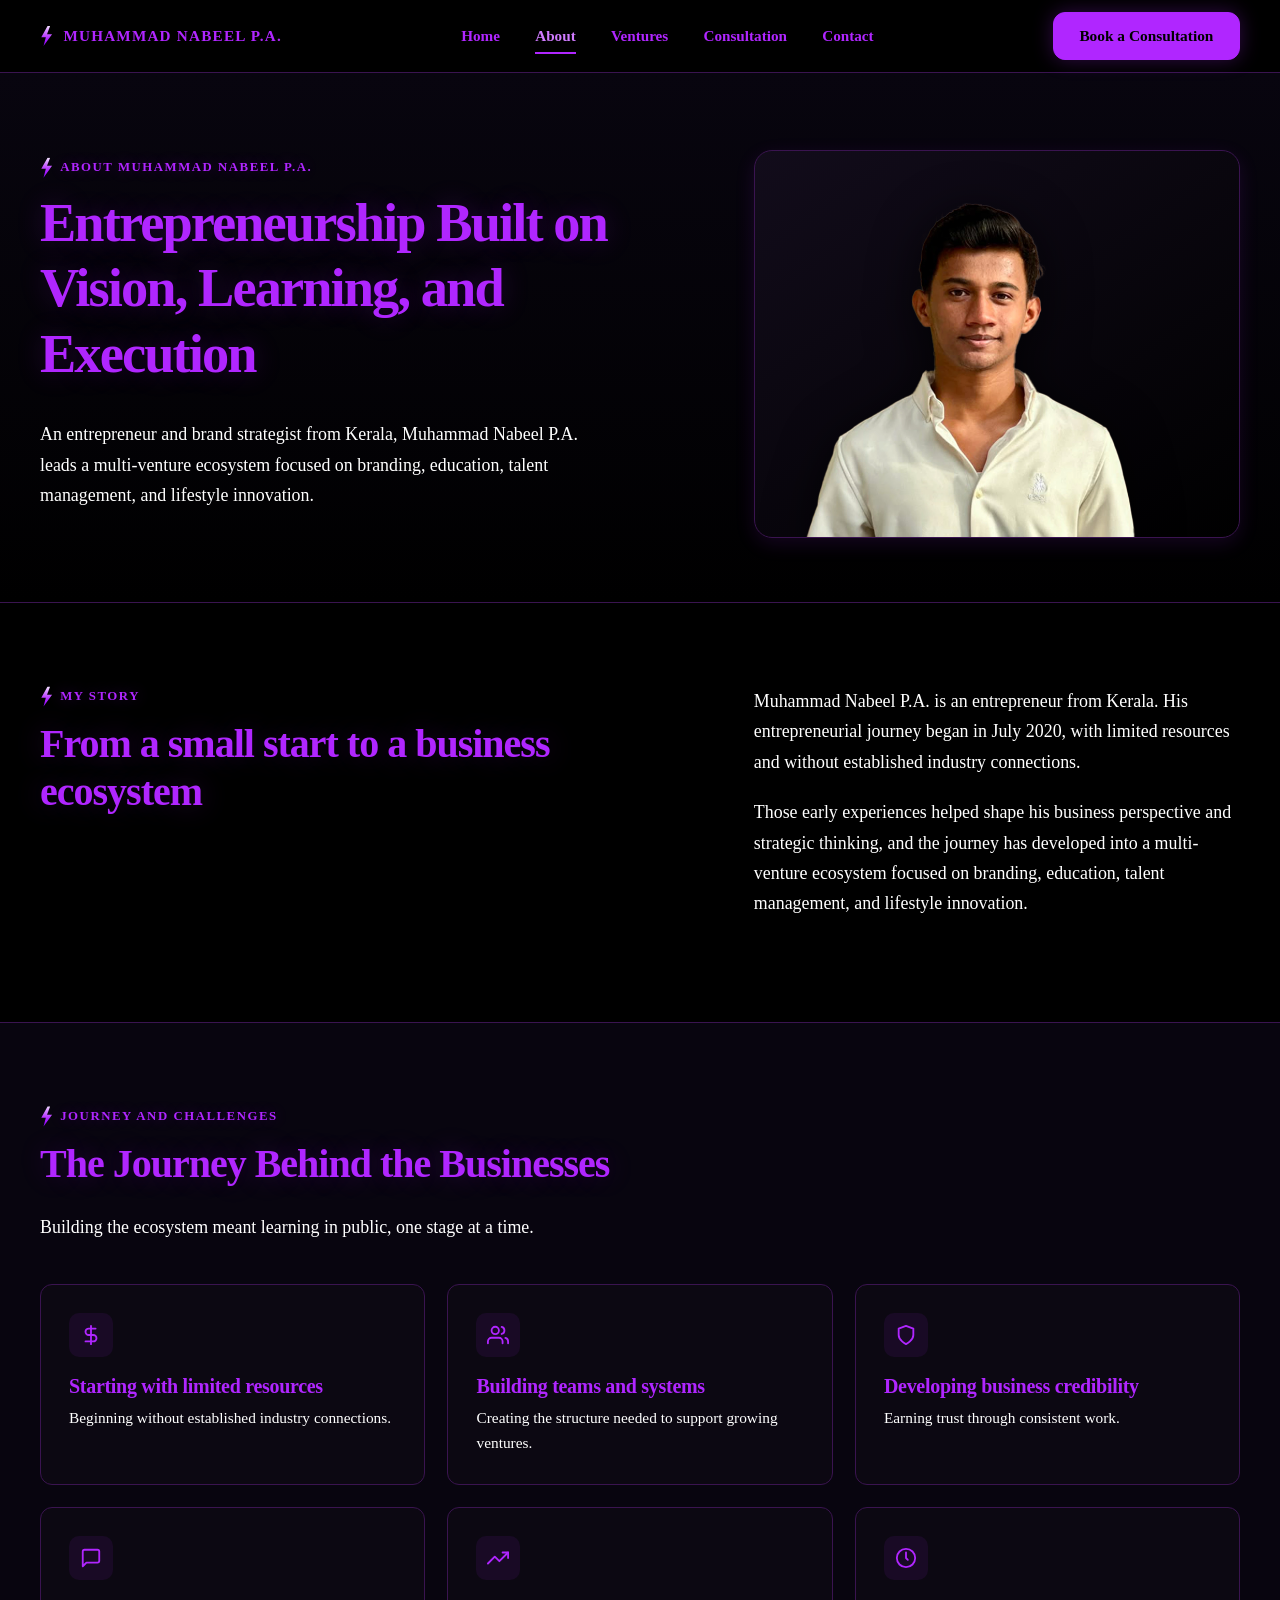
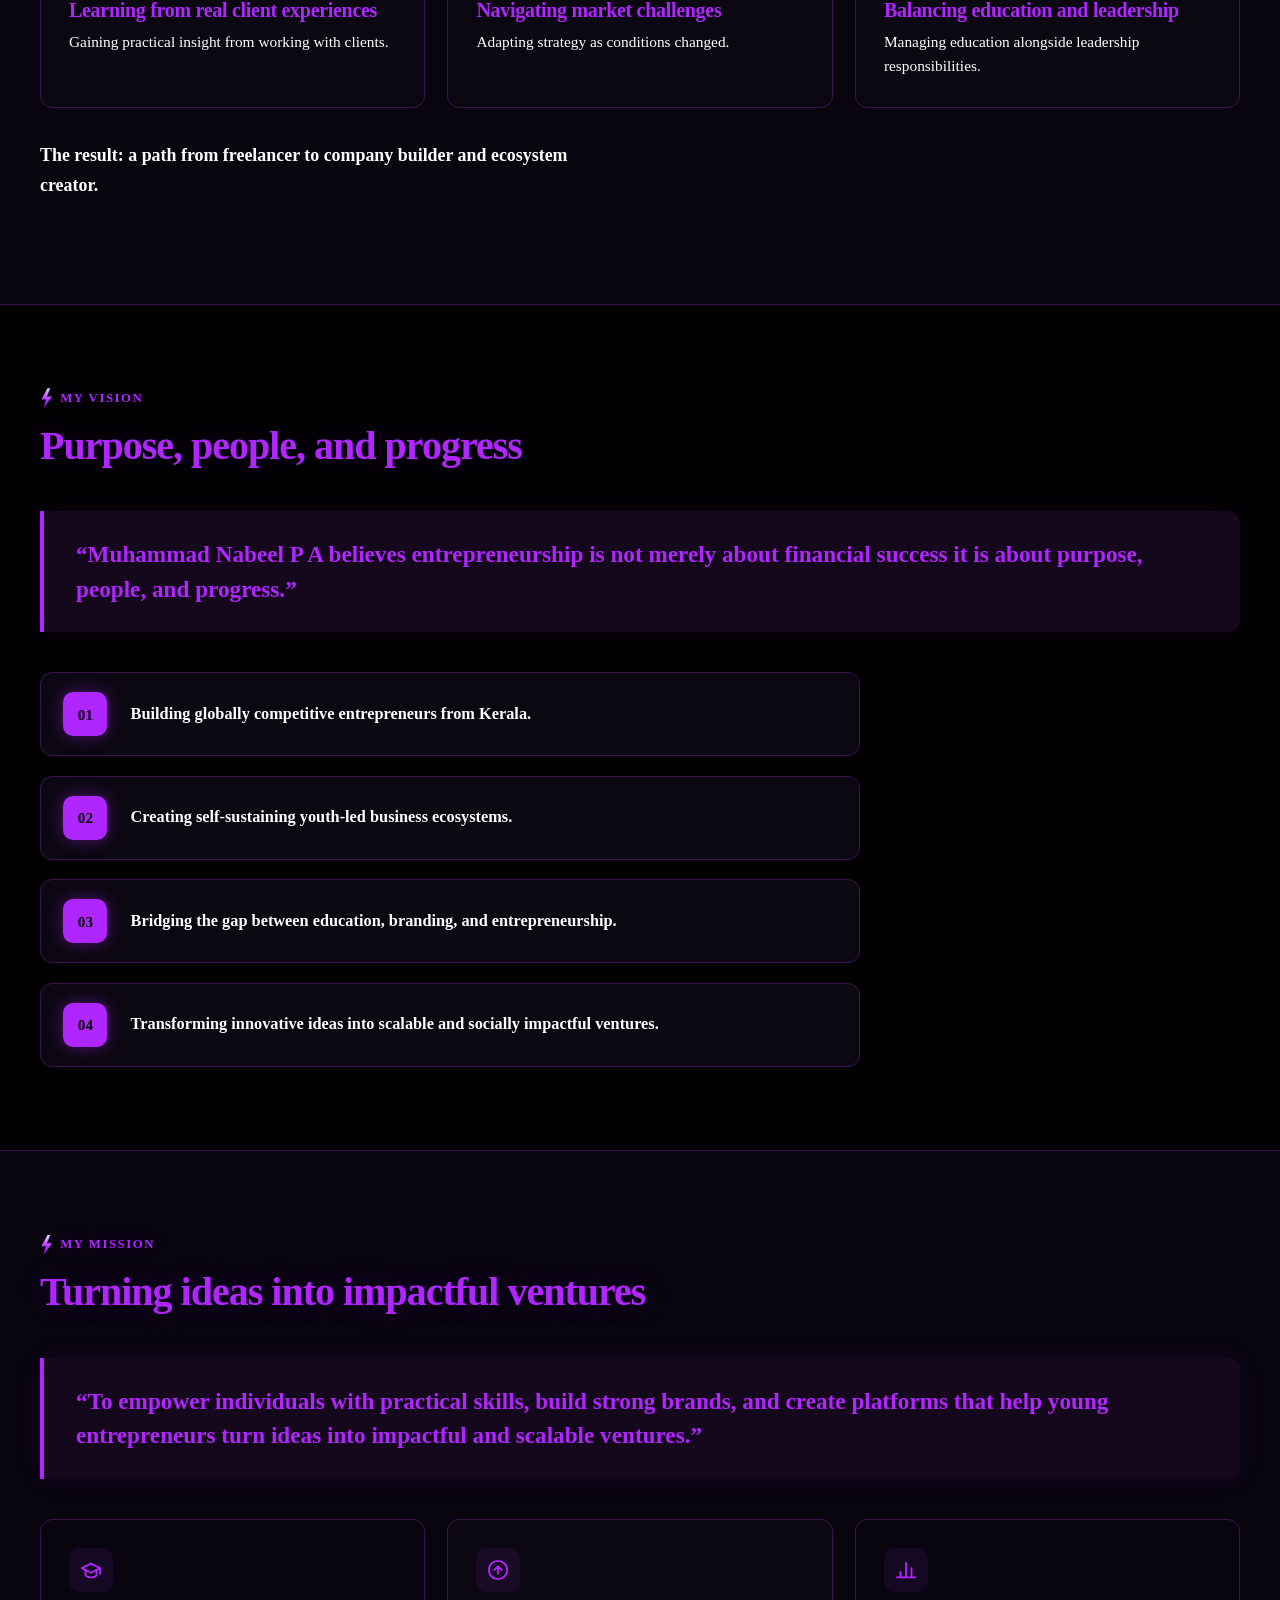
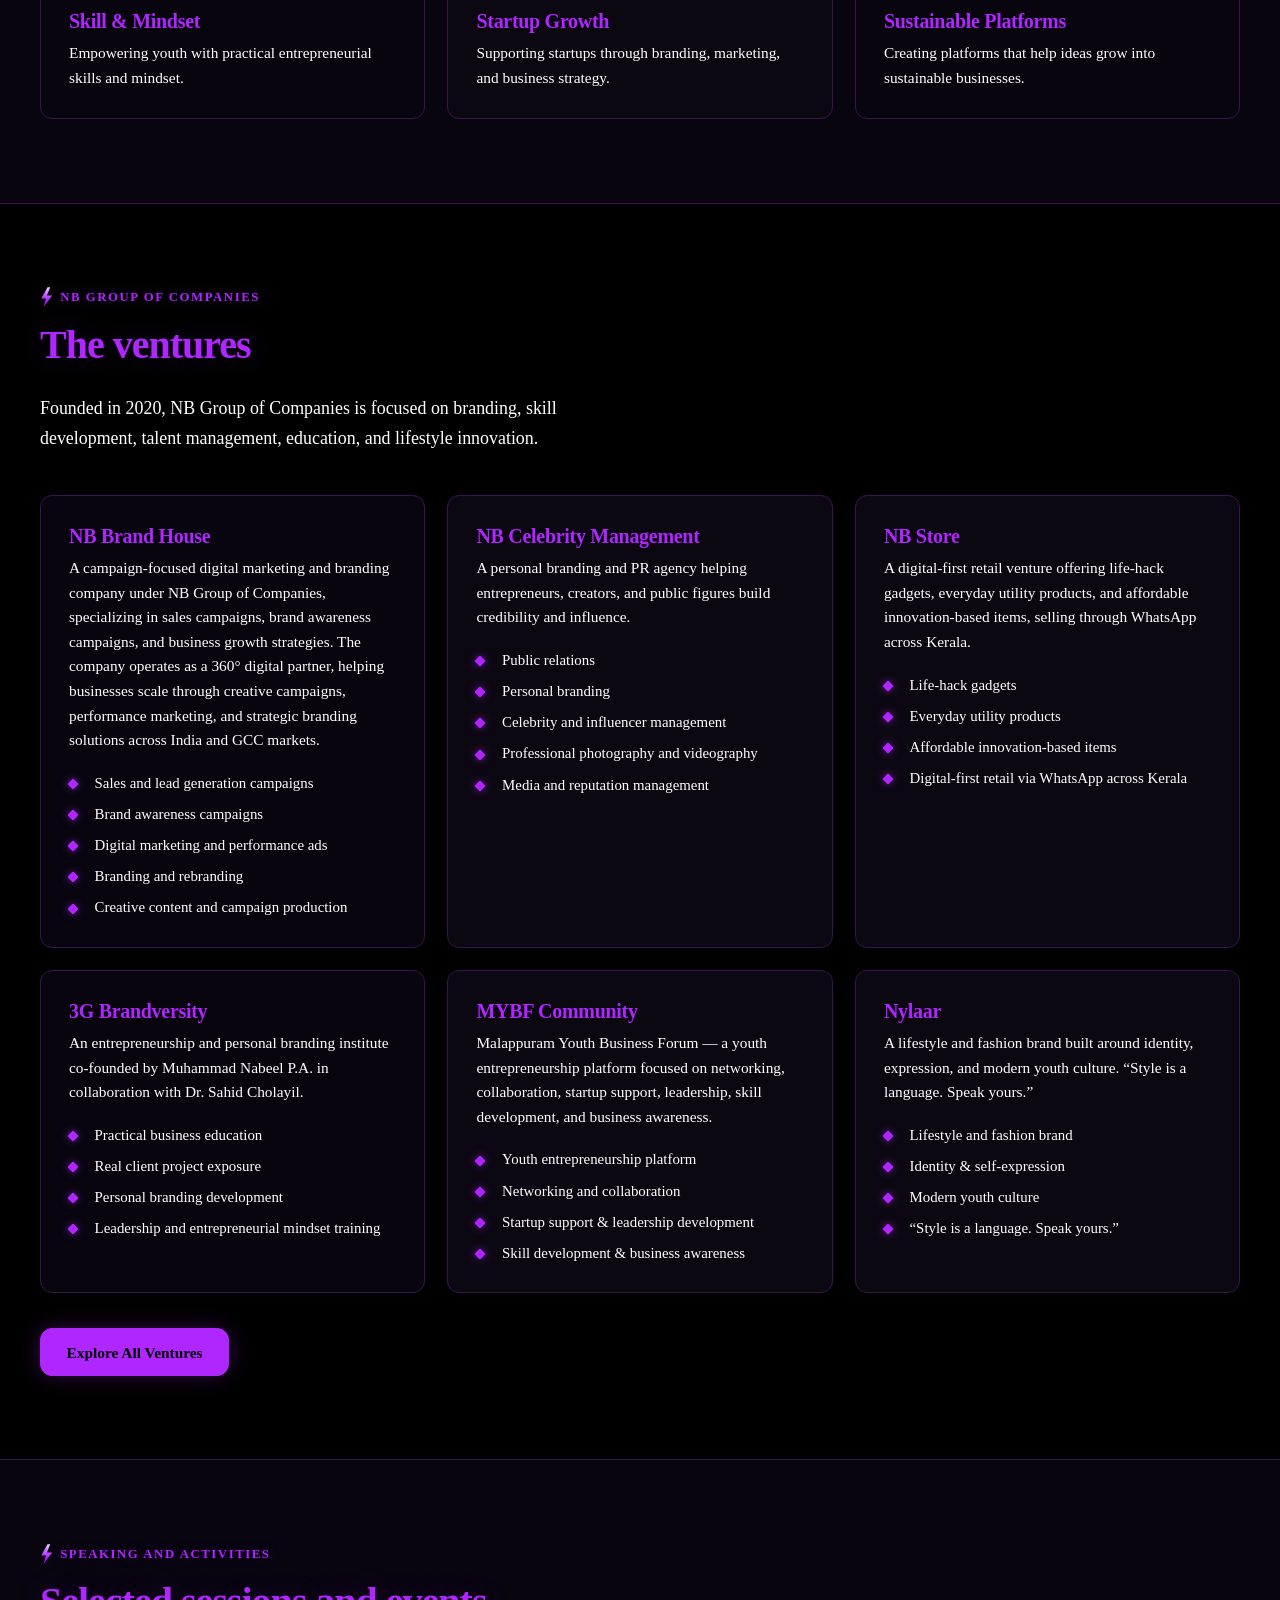
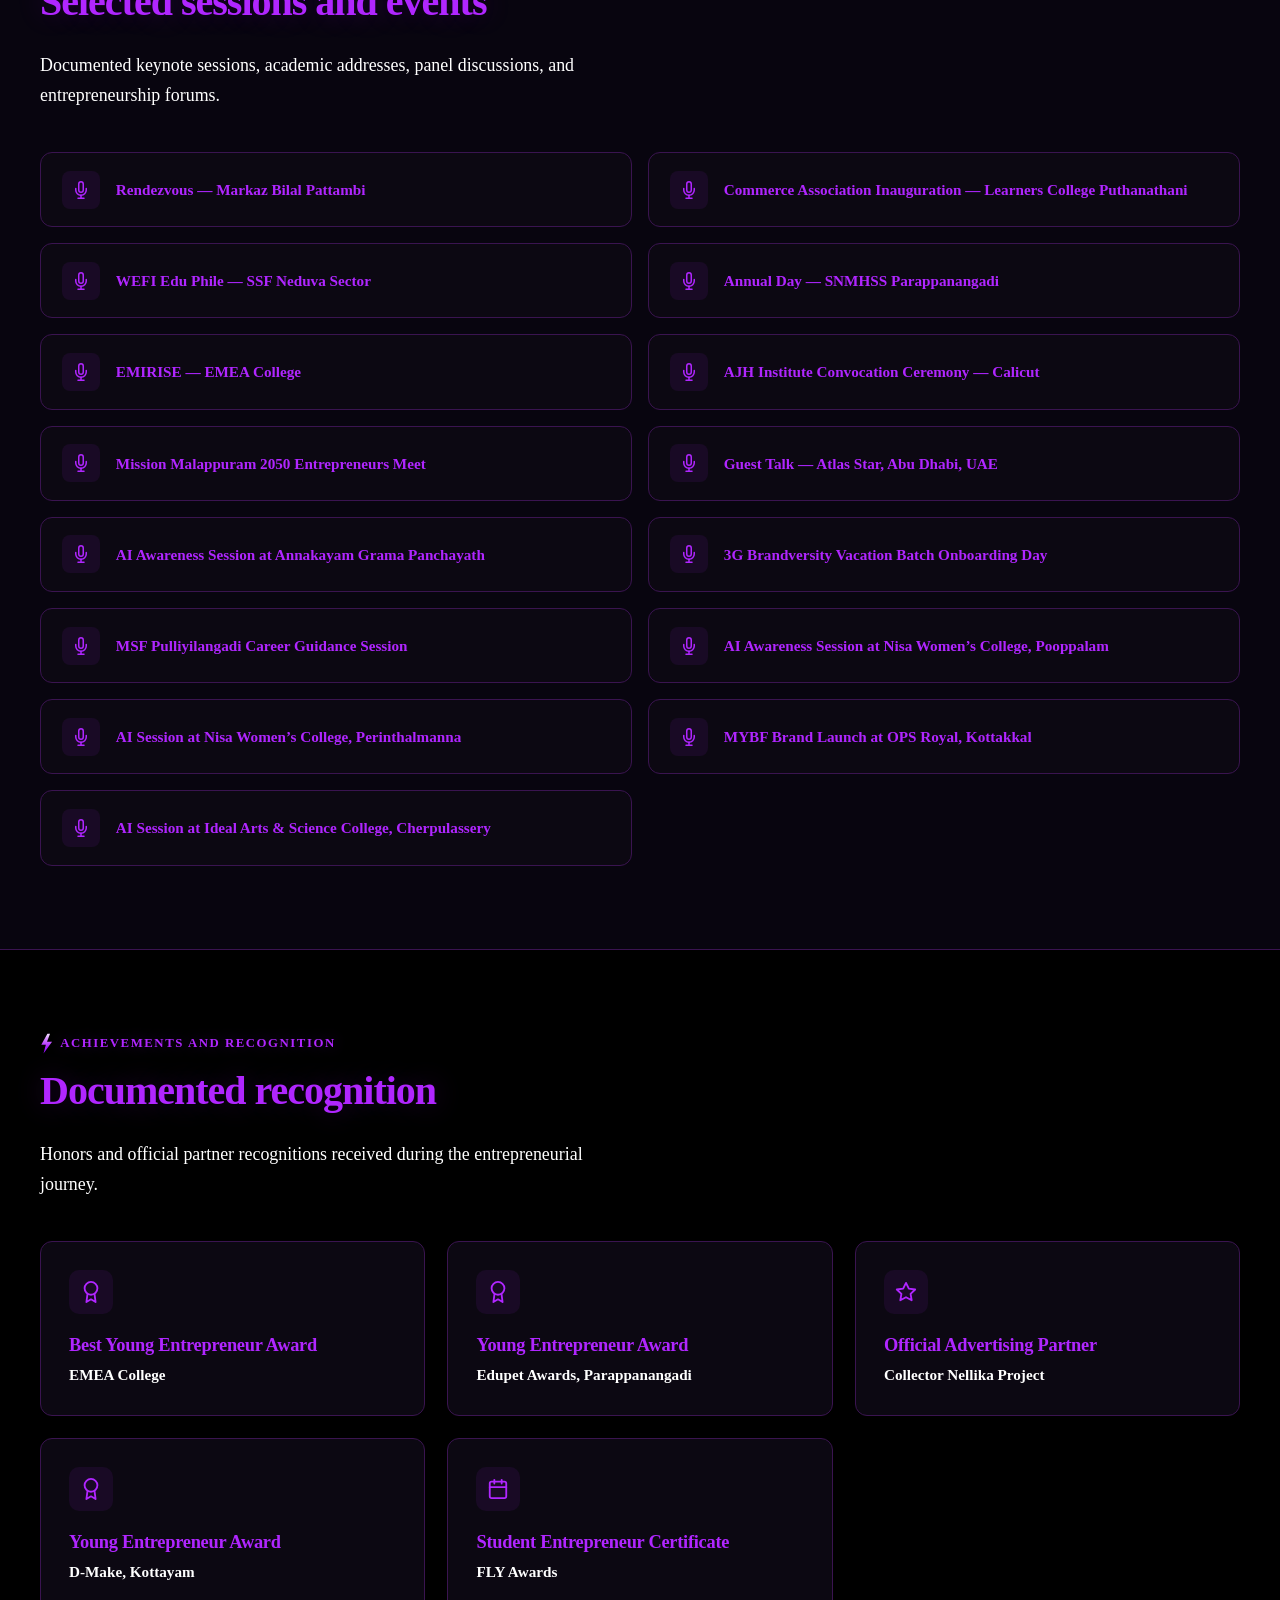
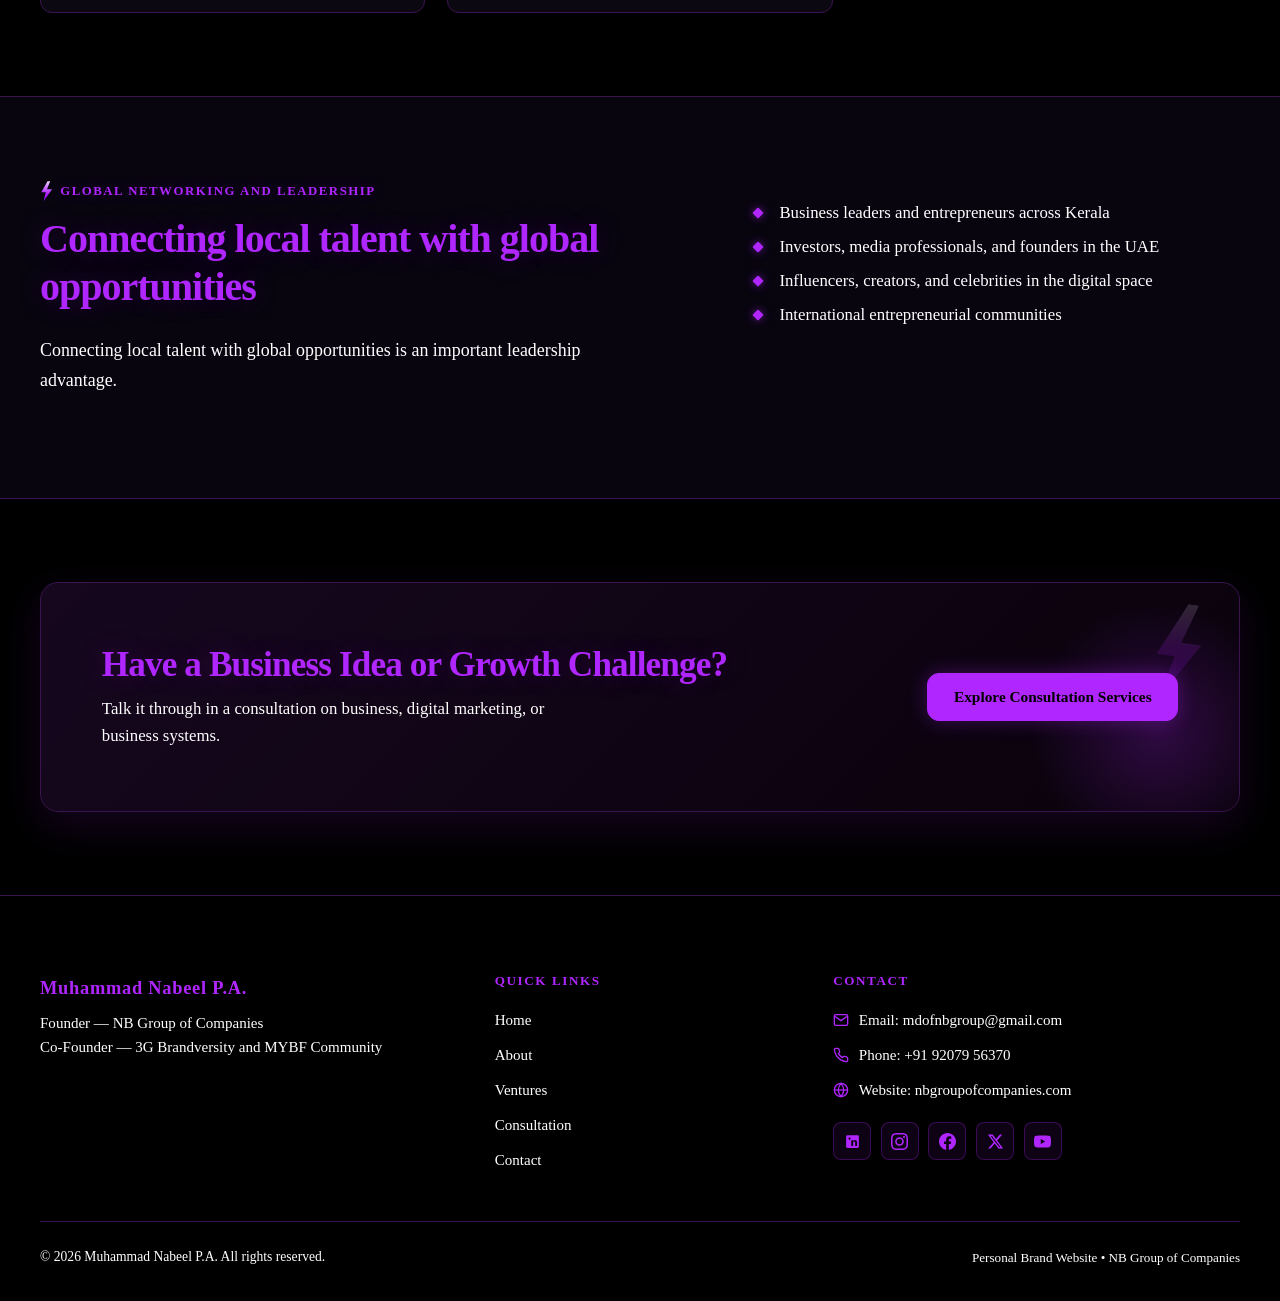
==== commit 7225ca6b: "Update portfolio theme, typography, and ventures page" ====
--- a/about.html
+++ b/about.html
@@ -10,9 +10,6 @@
   <meta property="og:description" content="The entrepreneurial journey, vision, mission, business ecosystem, speaking engagements, and recognition of Muhammad Nabeel P.A.">
   <meta property="og:image" content="assets/images/nabeel-profile.webp">
   <link rel="icon" href="favicon.ico">
-  <link rel="preconnect" href="https://fonts.googleapis.com">
-  <link rel="preconnect" href="https://fonts.gstatic.com" crossorigin>
-  <link href="https://fonts.googleapis.com/css2?family=Plus+Jakarta+Sans:wght@400;500;600;700;800&display=swap" rel="stylesheet">
   <link rel="stylesheet" href="css/style.css">
 </head>
 <body>
@@ -31,6 +28,7 @@
       <ul class="nav-links" id="site-menu">
         <li><a href="index.html">Home</a></li>
         <li><a href="about.html" aria-current="page">About</a></li>
+        <li><a href="ventures.html">Ventures</a></li>
         <li><a href="consultation.html">Consultation</a></li>
         <li><a href="contact.html">Contact</a></li>
         <li class="m-cta">
@@ -122,7 +120,7 @@
             <p>Managing education alongside leadership responsibilities.</p>
           </div>
         </div>
-        <p class="lead" style="margin-top: 2rem; font-weight: 600; color: var(--deep);">The result: a path from freelancer to company builder and ecosystem creator.</p>
+        <p class="lead" style="margin-top: 2rem; font-weight: 600;">The result: a path from freelancer to company builder and ecosystem creator.</p>
       </div>
     </section>
 
@@ -253,6 +251,9 @@
             </ul>
           </article>
         </div>
+        <div class="btn-row" style="margin-top: 2.2rem;">
+          <a class="btn btn-primary" href="ventures.html">Explore All Ventures</a>
+        </div>
       </div>
     </section>
 
@@ -451,6 +452,7 @@
           <ul>
             <li><a href="index.html">Home</a></li>
             <li><a href="about.html">About</a></li>
+            <li><a href="ventures.html">Ventures</a></li>
             <li><a href="consultation.html">Consultation</a></li>
             <li><a href="contact.html">Contact</a></li>
           </ul>
@@ -492,7 +494,7 @@
       </div>
       <div class="copy">
         <p style="margin: 0;">&copy; <span id="year">2026</span> Muhammad Nabeel P.A. All rights reserved.</p>
-        <p style="margin: 0; font-size: 0.82rem; color: #7CA5DE;">Personal Brand Website &bull; NB Group of Companies</p>
+        <p style="margin: 0; font-size: 0.82rem;">Personal Brand Website &bull; NB Group of Companies</p>
       </div>
     </div>
   </footer>
--- a/css/style.css
+++ b/css/style.css
@@ -1,24 +1,33 @@
 /* ==========================================================================
    MUHAMMAD NABEEL P.A. — OFFICIAL PERSONAL BRAND WEBSITE
-   Color Palette: White, Pale Blue (#F5F8FF), Light Blue (#EAF2FF),
-   Primary Blue (#155EEF), Deep Blue (#123B7A)
+   Color Palette: Black (#000000), Dark Surface (#0C0812),
+   Neon Purple (#B026FF), Electric Purple (#8B00FF), White (#FFFFFF)
    ========================================================================== */
 
-@import url('https://fonts.googleapis.com/css2?family=Plus+Jakarta+Sans:wght@400;500;600;700;800&display=swap');
-
 :root {
-  --blue: #155EEF;
-  --blue-hover: #0F4CD1;
-  --deep: #123B7A;
-  --deep-hover: #0C2854;
-  --light: #EAF2FF;
-  --pale: #F5F8FF;
+  --font-body: "Times New Roman", Times, Georgia, serif;
+
+  --bg: #000000;
+  --surface: #0C0812;
+  --surface-2: #120C1B;
+  --surface-3: #1A1026;
+
+  --blue: #B026FF;
+  --blue-hover: #D07BFF;
+  --deep: #8B00FF;
+  --deep-hover: #C77DFF;
+  --light: #1A0A26;
+  --pale: #08050F;
   --white: #FFFFFF;
-  --text: #172B4D;
-  --muted: #667085;
-  --border: #DCE5F2;
-  --border-light: #E8EEF8;
-  --border-hover: #B2CCFF;
+  --text: #FFFFFF;
+  --muted: #FFFFFF;
+  --border: #3A1450;
+  --border-light: #1F0C2B;
+  --border-hover: #B026FF;
+
+  --neon-soft: rgba(176, 38, 255, 0.08);
+  --neon-border: rgba(176, 38, 255, 0.28);
+  --neon-glow: rgba(176, 38, 255, 0.22);
 
   --wa: #25D366;
   --wa-deep: #1EBE5D;
@@ -28,11 +37,11 @@
   --r-lg: 18px;
   --r-full: 9999px;
 
-  --shadow-xs: 0 1px 2px rgba(18, 59, 122, 0.04);
-  --shadow-sm: 0 2px 8px rgba(18, 59, 122, 0.06);
-  --shadow-md: 0 6px 20px rgba(18, 59, 122, 0.08);
-  --shadow-lg: 0 14px 36px rgba(18, 59, 122, 0.12);
-  --shadow-card-hover: 0 12px 28px rgba(21, 94, 239, 0.1);
+  --shadow-xs: 0 1px 2px rgba(176, 38, 255, 0.06);
+  --shadow-sm: 0 2px 8px rgba(176, 38, 255, 0.1);
+  --shadow-md: 0 6px 20px rgba(176, 38, 255, 0.12);
+  --shadow-lg: 0 14px 36px rgba(176, 38, 255, 0.16);
+  --shadow-card-hover: 0 12px 28px rgba(176, 38, 255, 0.2);
 
   --transition-fast: 0.15s ease;
   --transition-normal: 0.25s ease;
@@ -40,6 +49,10 @@
 
 *, *::before, *::after {
   box-sizing: border-box;
+}
+
+button, input, select, textarea {
+  font-family: inherit;
 }
 
 html {
@@ -49,9 +62,9 @@
 
 body {
   margin: 0;
-  font-family: 'Plus Jakarta Sans', system-ui, -apple-system, BlinkMacSystemFont, 'Segoe UI', Roboto, sans-serif;
+  font-family: var(--font-body);
   color: var(--text);
-  background-color: var(--white);
+  background-color: var(--bg);
   line-height: 1.65;
   font-size: 1rem;
   -webkit-font-smoothing: antialiased;
@@ -75,10 +88,14 @@
 }
 
 h1, h2, h3, h4 {
-  color: var(--text);
+  color: var(--blue);
   line-height: 1.2;
   letter-spacing: -0.025em;
   margin: 0 0 0.6em;
+}
+
+h1, h2 {
+  text-shadow: 0 0 28px rgba(176, 38, 255, 0.22);
 }
 
 h1 {
@@ -177,7 +194,7 @@
   background: var(--blue);
   transform: rotate(45deg);
   border-radius: 2px;
-  box-shadow: 0 2px 6px rgba(21, 94, 239, 0.35);
+  box-shadow: 0 2px 6px rgba(176, 38, 255, 0.35);
   flex-shrink: 0;
 }
 
@@ -305,14 +322,14 @@
   background-color: var(--blue);
   color: var(--white);
   border-color: var(--blue);
-  box-shadow: 0 4px 14px rgba(21, 94, 239, 0.25);
+  box-shadow: 0 4px 14px rgba(176, 38, 255, 0.25);
 }
 
 .btn-primary:hover {
   background-color: var(--deep);
   border-color: var(--deep);
   color: var(--white);
-  box-shadow: 0 6px 18px rgba(18, 59, 122, 0.3);
+  box-shadow: 0 6px 18px rgba(120, 20, 180, 0.3);
   transform: translateY(-1px);
 }
 
@@ -334,14 +351,14 @@
   color: var(--white);
   border-color: var(--deep);
   width: 100%;
-  box-shadow: 0 4px 14px rgba(18, 59, 122, 0.2);
+  box-shadow: 0 4px 14px rgba(120, 20, 180, 0.2);
 }
 
 .btn-wa:hover {
   background-color: var(--blue);
   border-color: var(--blue);
   color: var(--white);
-  box-shadow: 0 6px 20px rgba(21, 94, 239, 0.3);
+  box-shadow: 0 6px 20px rgba(176, 38, 255, 0.3);
   transform: translateY(-2px);
 }
 
@@ -438,7 +455,7 @@
 
 .card.tint {
   background: var(--pale);
-  border-color: #D6E4FA;
+  border-color: #EBD6FA;
 }
 
 .card.tint:hover {
@@ -455,6 +472,16 @@
   font-size: 0.96rem;
   margin: 0;
   line-height: 1.6;
+}
+
+.venture-tag {
+  display: block;
+  font-size: 0.72rem;
+  font-weight: 800;
+  letter-spacing: 0.1em;
+  text-transform: uppercase;
+  color: var(--blue);
+  margin-bottom: 0.35rem;
 }
 
 .card-icon {
@@ -507,7 +534,7 @@
   letter-spacing: 0.08em;
   padding: 0.45rem 1rem;
   border-radius: var(--r-full);
-  border: 1px solid #D1E3FF;
+  border: 1px solid #E6D1FF;
   margin-bottom: 1.4rem;
 }
 
@@ -589,7 +616,7 @@
   position: absolute;
   inset: 12% 4% 1.5rem 4%;
   background: linear-gradient(145deg, var(--light) 0%, var(--pale) 100%);
-  border: 1px solid #D5E4FA;
+  border: 1px solid #EBD5FA;
   border-radius: var(--r-lg);
   box-shadow: inset 0 1px 0 rgba(255, 255, 255, 0.8);
 }
@@ -601,7 +628,7 @@
   right: -5%;
   width: 220px;
   height: 220px;
-  background: radial-gradient(circle, rgba(21, 94, 239, 0.12) 0%, transparent 70%);
+  background: radial-gradient(circle, rgba(176, 38, 255, 0.12) 0%, transparent 70%);
   border-radius: 50%;
   pointer-events: none;
 }
@@ -614,7 +641,7 @@
   aspect-ratio: 1869 / 1490;
   object-fit: cover;
   object-position: 50% 18%;
-  filter: drop-shadow(0 14px 28px rgba(18, 59, 122, 0.14));
+  filter: drop-shadow(0 14px 28px rgba(120, 20, 180, 0.14));
 }
 
 .id-card {
@@ -688,7 +715,7 @@
   aspect-ratio: 1869 / 1490;
   object-fit: cover;
   object-position: 50% 18%;
-  filter: drop-shadow(0 10px 24px rgba(18, 59, 122, 0.12));
+  filter: drop-shadow(0 10px 24px rgba(120, 20, 180, 0.12));
 }
 
 /* ==========================================================================
@@ -752,7 +779,7 @@
   place-items: center;
   font-weight: 800;
   font-size: 0.95rem;
-  box-shadow: 0 4px 10px rgba(21, 94, 239, 0.3);
+  box-shadow: 0 4px 10px rgba(176, 38, 255, 0.3);
 }
 
 .tick {
@@ -888,7 +915,7 @@
 
 /* Call to Action Band */
 .cta-band {
-  background: linear-gradient(135deg, var(--deep) 0%, #0d2854 100%);
+  background: linear-gradient(135deg, var(--deep) 0%, #280D54 100%);
   color: var(--white);
   border-radius: var(--r-lg);
   padding: clamp(2.4rem, 5vw, 3.8rem);
@@ -909,7 +936,7 @@
   bottom: -50px;
   width: 260px;
   height: 260px;
-  background: radial-gradient(circle, rgba(21, 94, 239, 0.3) 0%, transparent 70%);
+  background: radial-gradient(circle, rgba(176, 38, 255, 0.3) 0%, transparent 70%);
   border-radius: 50%;
   pointer-events: none;
 }
@@ -922,7 +949,7 @@
 
 .cta-band p {
   margin: 0;
-  color: #C9DCFB;
+  color: #E6C9FB;
   font-size: 1.05rem;
   max-width: 54ch;
 }
@@ -974,9 +1001,9 @@
 }
 
 .service-card.accent {
-  border-color: #B2CCFF;
+  border-color: #D6B2FF;
   background: linear-gradient(180deg, var(--white) 0%, var(--pale) 100%);
-  box-shadow: 0 6px 24px rgba(21, 94, 239, 0.08);
+  box-shadow: 0 6px 24px rgba(176, 38, 255, 0.08);
 }
 
 .service-card.accent:hover {
@@ -1079,7 +1106,7 @@
   text-align: center;
   padding: 0.65rem 0.5rem;
   border-radius: 8px;
-  border: 1px solid #D6E4FA;
+  border: 1px solid #EBD6FA;
   display: flex;
   align-items: center;
   justify-content: center;
@@ -1115,7 +1142,7 @@
   font-weight: 800;
   font-size: 1rem;
   margin-bottom: 1.1rem;
-  box-shadow: 0 4px 12px rgba(21, 94, 239, 0.3);
+  box-shadow: 0 4px 12px rgba(176, 38, 255, 0.3);
 }
 
 /* FAQ Accordion */
@@ -1302,7 +1329,7 @@
    ========================================================================== */
 .site-footer {
   background-color: var(--deep);
-  color: #C9DCFB;
+  color: #E6C9FB;
   padding: clamp(3.5rem, 6vw, 4.8rem) 0 2rem;
   font-size: 0.94rem;
 }
@@ -1323,7 +1350,7 @@
 }
 
 .foot-brand p {
-  color: #C9DCFB;
+  color: #E6C9FB;
   margin: 0;
   line-height: 1.6;
 }
@@ -1346,7 +1373,7 @@
 }
 
 .site-footer a {
-  color: #C9DCFB;
+  color: #E6C9FB;
   text-decoration: none;
   transition: color var(--transition-fast);
 }
@@ -1360,13 +1387,13 @@
   display: flex;
   align-items: center;
   gap: 0.6rem;
-  color: #C9DCFB;
+  color: #E6C9FB;
 }
 
 .foot-contact-item svg {
   width: 16px;
   height: 16px;
-  stroke: #C9DCFB;
+  stroke: #E6C9FB;
   fill: none;
   stroke-width: 2;
   flex-shrink: 0;
@@ -1388,7 +1415,7 @@
   border-radius: 8px;
   background: rgba(255, 255, 255, 0.08);
   border: 1px solid rgba(255, 255, 255, 0.18);
-  color: #C9DCFB;
+  color: #E6C9FB;
   transition: all var(--transition-fast);
 }
 
@@ -1410,7 +1437,7 @@
   margin-top: 3rem;
   padding-top: 1.5rem;
   font-size: 0.85rem;
-  color: #98B8EB;
+  color: #BE98EB;
   display: flex;
   align-items: center;
   justify-content: space-between;
@@ -1456,9 +1483,9 @@
 }
 
 /* ==========================================================================
-   RESPONSIVE BREAKPOINTS
+   RESPONSIVE BREAKPOINTS (TABLET & MOBILE)
    ========================================================================== */
-/* Tablet */
+/* Tablet (max-width: 960px) */
 @media (max-width: 960px) {
   .hero-grid, .split {
     grid-template-columns: 1fr;
@@ -1471,8 +1498,24 @@
 
   .portrait-wrapper {
     order: 2;
-    max-width: 480px;
+    display: flex;
+    flex-direction: column;
+    align-items: center;
+    max-width: 440px;
     margin-inline: auto;
+    padding-bottom: 0;
+    width: 100%;
+  }
+
+  .id-card {
+    position: relative;
+    left: auto;
+    bottom: auto;
+    width: 100%;
+    max-width: 100%;
+    margin-top: 1.2rem;
+    border-radius: var(--r);
+    box-shadow: var(--shadow-md);
   }
 
   .g3, .g4 {
@@ -1537,7 +1580,7 @@
     color: var(--white) !important;
     border-bottom: none !important;
     text-align: center;
-    box-shadow: 0 4px 14px rgba(21, 94, 239, 0.25);
+    box-shadow: 0 4px 14px rgba(176, 38, 255, 0.25);
   }
 }
 
@@ -1547,31 +1590,108 @@
   }
 }
 
-/* Mobile */
-@media (max-width: 600px) {
-  .g2, .g3, .g4 {
-    grid-template-columns: 1fr;
-  }
-
+/* Mobile (max-width: 640px) */
+@media (max-width: 640px) {
+  body {
+    overflow-x: hidden;
+  }
+
+  h1 {
+    font-size: clamp(1.85rem, 6.8vw, 2.5rem);
+    letter-spacing: -0.025em;
+  }
+
+  h2 {
+    font-size: clamp(1.5rem, 5.2vw, 2rem);
+  }
+
+  .wrap {
+    width: min(100% - 1.8rem, var(--max));
+  }
+
+  .hero {
+    padding-top: 2rem;
+    padding-bottom: 3.5rem;
+  }
+
+  .hero-grid {
+    gap: 2.2rem;
+  }
+
+  /* Compact 2-column value cards on mobile */
   .mini {
-    grid-template-columns: 1fr;
-    gap: 0.75rem;
-  }
-
+    grid-template-columns: repeat(2, 1fr);
+    gap: 0.65rem;
+    margin-bottom: 1.5rem;
+  }
+
+  .mini .card {
+    padding: 0.85rem 0.75rem;
+    grid-template-columns: 28px 1fr;
+    gap: 0.2rem 0.5rem;
+  }
+
+  .mini-icon {
+    width: 28px;
+    height: 28px;
+  }
+
+  .mini-icon svg {
+    width: 15px;
+    height: 15px;
+  }
+
+  .mini strong {
+    font-size: 0.72rem;
+    letter-spacing: 0.04em;
+  }
+
+  .mini span {
+    font-size: 0.76rem;
+    line-height: 1.35;
+  }
+
+  /* Portrait section centered and framed */
   .portrait-wrapper {
+    max-width: 360px;
+    margin-inline: auto;
     padding-bottom: 0;
     width: 100%;
   }
 
   .portrait-backdrop {
-    inset: 8% 0 0 0;
+    inset: 6% 0 0 0;
+  }
+
+  .portrait-img {
+    max-width: 100%;
   }
 
   .id-card {
-    position: static;
+    position: relative;
+    left: auto;
+    bottom: auto;
+    width: 100%;
     max-width: 100%;
     margin-top: 1rem;
     border-radius: var(--r);
+    padding: 0.95rem 1.15rem;
+  }
+
+  .id-card strong {
+    font-size: 0.96rem;
+  }
+
+  .id-card span {
+    font-size: 0.82rem;
+  }
+
+  .g2, .g3, .g4 {
+    grid-template-columns: 1fr;
+  }
+
+  .service-card {
+    padding: 1.6rem 1.4rem;
   }
 
   .btn {
@@ -1585,6 +1705,7 @@
   .cta-band {
     flex-direction: column;
     align-items: stretch;
+    padding: 2rem 1.5rem;
   }
 
   .cta-band .btn {
@@ -1604,4 +1725,828 @@
   .social-grid {
     grid-template-columns: 1fr;
   }
-}
+
+  .num-list li {
+    grid-template-columns: 38px 1fr;
+    gap: 0.85rem;
+    padding: 1rem;
+    font-size: 0.95rem;
+  }
+
+  .num-list li::before {
+    width: 36px;
+    height: 36px;
+    font-size: 0.85rem;
+  }
+}
+
+/* Very small devices (max-width: 380px) */
+@media (max-width: 380px) {
+  .mini {
+    grid-template-columns: 1fr;
+  }
+
+  .brand {
+    font-size: 0.84rem;
+  }
+}
+
+/* ==========================================================================
+   BLACK & NEON PURPLE THEME
+   Neon purple headings, navigation, labels, links, and primary text.
+   White paragraph copy. Pure black page background.
+   ========================================================================== */
+::selection {
+  background: var(--blue);
+  color: #000000;
+}
+
+body {
+  background-color: var(--bg);
+  color: var(--text);
+}
+
+h1, h2, h3, h4 {
+  color: var(--blue);
+}
+
+h1, h2 {
+  text-shadow: 0 0 28px rgba(176, 38, 255, 0.22);
+}
+
+p {
+  color: var(--white);
+}
+
+/* Header and navigation */
+.site-header {
+  background: rgba(0, 0, 0, 0.9);
+  border-bottom-color: var(--border);
+}
+
+.site-header.scrolled {
+  box-shadow: 0 2px 20px rgba(176, 38, 255, 0.12);
+}
+
+.brand {
+  color: var(--blue);
+}
+
+.brand:hover {
+  color: var(--blue-hover);
+}
+
+.brand-icon {
+  background: var(--blue);
+  box-shadow: 0 0 14px rgba(176, 38, 255, 0.65);
+}
+
+.nav-links a {
+  color: var(--blue);
+}
+
+.nav-links a:hover,
+.nav-links a[aria-current="page"] {
+  color: var(--blue-hover);
+}
+
+.nav-links a[aria-current="page"] {
+  border-bottom-color: var(--blue);
+}
+
+.menu-btn {
+  background: var(--surface);
+  border-color: var(--border);
+  color: var(--blue);
+}
+
+.menu-btn:hover {
+  background: var(--surface-2);
+  border-color: var(--border-hover);
+}
+
+.menu-btn span,
+.menu-btn span::before,
+.menu-btn span::after {
+  background: var(--blue);
+}
+
+/* Buttons */
+.btn-primary {
+  background-color: var(--blue);
+  border-color: var(--blue);
+  color: #000000;
+  box-shadow: 0 0 20px rgba(176, 38, 255, 0.28);
+}
+
+.btn-primary:hover {
+  background-color: var(--blue-hover);
+  border-color: var(--blue-hover);
+  color: #000000;
+  box-shadow: 0 0 28px rgba(176, 38, 255, 0.45);
+}
+
+.btn-outline {
+  background-color: transparent;
+  color: var(--blue);
+  border-color: var(--blue);
+}
+
+.btn-outline:hover {
+  background-color: var(--neon-soft);
+  color: var(--blue-hover);
+  border-color: var(--blue-hover);
+}
+
+.btn-wa {
+  background-color: var(--blue);
+  border-color: var(--blue);
+  color: #000000;
+  box-shadow: 0 0 20px rgba(176, 38, 255, 0.25);
+}
+
+.btn-wa:hover {
+  background-color: var(--blue-hover);
+  border-color: var(--blue-hover);
+  color: #000000;
+  box-shadow: 0 0 28px rgba(176, 38, 255, 0.4);
+}
+
+.skip {
+  background: var(--blue);
+  color: #000000;
+}
+
+/* Sections and shared surfaces */
+.alt {
+  background-color: var(--pale);
+  border-block-color: var(--border);
+}
+
+.page-hero {
+  background: linear-gradient(180deg, var(--pale) 0%, var(--bg) 100%);
+  border-bottom-color: var(--border);
+}
+
+.label {
+  color: var(--blue);
+}
+
+.label::before {
+  background: var(--blue);
+  box-shadow: 0 0 10px rgba(176, 38, 255, 0.6);
+}
+
+.lead {
+  color: var(--white);
+}
+
+.hl {
+  color: var(--blue);
+}
+
+.card {
+  background: var(--surface);
+  border-color: var(--border);
+}
+
+.card.tint {
+  background: var(--pale);
+  border-color: var(--border);
+}
+
+.card:hover,
+.card.tint:hover {
+  background: var(--surface-2);
+  border-color: var(--border-hover);
+}
+
+.card h3 {
+  color: var(--blue);
+}
+
+.card p {
+  color: var(--white);
+}
+
+.card-icon {
+  background: var(--neon-soft);
+  color: var(--blue);
+}
+
+.card-icon svg {
+  stroke: var(--blue);
+}
+
+.venture-tag,
+.sn {
+  color: var(--blue);
+}
+
+/* Home hero */
+.badge {
+  background-color: var(--neon-soft);
+  color: var(--blue);
+  border-color: var(--neon-border);
+  box-shadow: 0 0 18px rgba(176, 38, 255, 0.1);
+}
+
+.mini .card {
+  background: var(--surface);
+  border-color: var(--border);
+}
+
+.mini .card:hover {
+  background: var(--surface-2);
+  border-color: var(--border-hover);
+}
+
+.mini-icon {
+  background: var(--surface-2);
+  border-color: var(--border);
+  color: var(--blue);
+}
+
+.mini-icon svg {
+  stroke: var(--blue);
+}
+
+.mini strong {
+  color: var(--blue);
+}
+
+.mini span {
+  color: var(--white);
+}
+
+.portrait-backdrop {
+  background: linear-gradient(145deg, #15071C 0%, #06030B 100%);
+  border-color: var(--border);
+  box-shadow: inset 0 1px 0 rgba(176, 38, 255, 0.12);
+}
+
+.portrait-wrapper::before {
+  background: radial-gradient(circle, rgba(176, 38, 255, 0.16) 0%, transparent 70%);
+}
+
+.portrait-img {
+  filter: drop-shadow(0 14px 28px rgba(0, 0, 0, 0.8));
+}
+
+.id-card {
+  background: rgba(15, 5, 24, 0.94);
+  border-color: var(--border);
+  border-left-color: var(--blue);
+  box-shadow: 0 14px 36px rgba(176, 38, 255, 0.16);
+}
+
+.id-card strong {
+  color: var(--blue);
+}
+
+.id-card span {
+  color: var(--white);
+}
+
+.photo-frame {
+  background: linear-gradient(145deg, var(--surface-2), var(--bg));
+  border-color: var(--border);
+  box-shadow: var(--shadow-md);
+}
+
+.photo-frame img {
+  filter: drop-shadow(0 10px 24px rgba(0, 0, 0, 0.75));
+}
+
+/* About and content blocks */
+.quote-box {
+  background: #15071C;
+  border-left-color: var(--blue);
+  box-shadow: 0 0 24px rgba(176, 38, 255, 0.08);
+}
+
+.quote {
+  color: var(--blue);
+}
+
+.num-list li {
+  background: var(--surface);
+  border-color: var(--border);
+  color: var(--white);
+  box-shadow: var(--shadow-xs);
+}
+
+.num-list li:hover {
+  border-color: var(--blue);
+  box-shadow: 0 0 18px rgba(176, 38, 255, 0.12);
+}
+
+.num-list li::before {
+  background: var(--blue);
+  color: #000000;
+  box-shadow: 0 0 16px rgba(176, 38, 255, 0.4);
+}
+
+.tick {
+  color: var(--white);
+}
+
+.tick li::before {
+  background: var(--blue);
+  box-shadow: 0 0 8px rgba(176, 38, 255, 0.6);
+}
+
+.event-card {
+  background: var(--surface);
+  border-color: var(--border);
+}
+
+.event-card:hover {
+  border-color: var(--blue);
+  box-shadow: 0 0 20px rgba(176, 38, 255, 0.14);
+}
+
+.event-icon {
+  background: var(--neon-soft);
+  color: var(--blue);
+}
+
+.event-icon svg {
+  stroke: var(--blue);
+}
+
+.event-name {
+  color: var(--blue);
+}
+
+.award-card {
+  background: var(--surface);
+  border-color: var(--border);
+}
+
+.award-card:hover {
+  border-color: var(--blue);
+  box-shadow: 0 0 24px rgba(176, 38, 255, 0.16);
+}
+
+.award-icon {
+  background: var(--neon-soft);
+}
+
+.award-icon svg {
+  stroke: var(--blue);
+}
+
+.award-card h3 {
+  color: var(--blue);
+}
+
+.award-card p {
+  color: var(--white);
+}
+
+/* CTA band */
+.cta-band {
+  background: linear-gradient(135deg, #16071E 0%, #09020B 100%);
+  border: 1px solid var(--border);
+  color: var(--white);
+  box-shadow: 0 14px 40px rgba(176, 38, 255, 0.12);
+}
+
+.cta-band::after {
+  background: radial-gradient(circle, rgba(176, 38, 255, 0.22) 0%, transparent 70%);
+}
+
+.cta-band h2 {
+  color: var(--blue);
+}
+
+.cta-band p {
+  color: var(--white);
+}
+
+.cta-band .btn-primary {
+  background: var(--blue);
+  color: #000000;
+  border-color: var(--blue);
+  box-shadow: 0 0 20px rgba(176, 38, 255, 0.3);
+}
+
+.cta-band .btn-primary:hover {
+  background: var(--blue-hover);
+  color: #000000;
+  border-color: var(--blue-hover);
+}
+
+.cta-band .btn-outline {
+  background: transparent;
+  color: var(--blue);
+  border-color: var(--neon-border);
+}
+
+.cta-band .btn-outline:hover {
+  background: var(--neon-soft);
+  border-color: var(--blue);
+  color: var(--blue-hover);
+}
+
+/* Consultation */
+.service-card {
+  background: var(--surface);
+  border-color: var(--border);
+  box-shadow: var(--shadow-xs);
+}
+
+.service-card:hover {
+  border-color: var(--blue);
+  box-shadow: 0 0 28px rgba(176, 38, 255, 0.18);
+}
+
+.service-card.accent {
+  background: linear-gradient(180deg, var(--surface-2) 0%, var(--bg) 100%);
+  border-color: var(--neon-border);
+  box-shadow: 0 0 26px rgba(176, 38, 255, 0.1);
+}
+
+.service-card.accent:hover {
+  border-color: var(--blue);
+  box-shadow: 0 0 34px rgba(176, 38, 255, 0.2);
+}
+
+.service-card h2,
+.service-card h3,
+.price,
+.areas-label,
+.areas li {
+  color: var(--blue);
+}
+
+.service-card p {
+  color: var(--white);
+}
+
+.price-sub {
+  color: var(--white);
+}
+
+.dur {
+  background: var(--neon-soft);
+  color: var(--blue);
+}
+
+.dur svg {
+  stroke: var(--blue);
+}
+
+.areas li {
+  background: var(--neon-soft);
+  border-color: var(--neon-border);
+}
+
+.areas li svg {
+  stroke: var(--blue);
+}
+
+.step-number {
+  background: var(--blue);
+  color: #000000;
+  box-shadow: 0 0 18px rgba(176, 38, 255, 0.45);
+}
+
+details {
+  background: var(--surface);
+  border-color: var(--border);
+}
+
+details:hover {
+  border-color: var(--border-hover);
+}
+
+details[open] {
+  border-color: var(--blue);
+  background: #15071C;
+  box-shadow: 0 0 20px rgba(176, 38, 255, 0.1);
+}
+
+summary {
+  color: var(--blue);
+}
+
+.summary-icon {
+  background: var(--neon-soft);
+  color: var(--blue);
+}
+
+.summary-icon svg {
+  stroke: var(--blue);
+}
+
+details[open] .summary-icon {
+  background: var(--blue);
+  color: #000000;
+}
+
+details[open] .summary-icon svg {
+  stroke: #000000;
+}
+
+details p {
+  color: var(--white);
+  border-top-color: var(--border);
+}
+
+/* Contact */
+.contact-card {
+  background: var(--surface);
+  border-color: var(--border);
+}
+
+.contact-card:hover {
+  border-color: var(--blue);
+  box-shadow: 0 0 24px rgba(176, 38, 255, 0.16);
+}
+
+.contact-card-icon {
+  background: var(--neon-soft);
+  color: var(--blue);
+}
+
+.contact-card-icon svg {
+  stroke: var(--blue);
+}
+
+.contact-card-info strong,
+.contact-card-info span {
+  color: var(--blue);
+}
+
+.social-card {
+  background: var(--surface);
+  border-color: var(--border);
+  color: var(--blue);
+}
+
+.social-card:hover {
+  background: #15071C;
+  border-color: var(--blue);
+  color: var(--blue-hover);
+  box-shadow: 0 0 20px rgba(176, 38, 255, 0.14);
+}
+
+/* Footer */
+.site-footer {
+  background-color: var(--bg);
+  color: var(--white);
+  border-top: 1px solid var(--border);
+}
+
+.foot-brand strong {
+  color: var(--blue);
+}
+
+.foot-brand p {
+  color: var(--white);
+}
+
+.site-footer h3 {
+  color: var(--blue);
+}
+
+.site-footer a {
+  color: var(--white);
+}
+
+.site-footer a:hover {
+  color: var(--blue-hover);
+}
+
+.foot-contact-item {
+  color: var(--white);
+}
+
+.foot-contact-item svg {
+  stroke: var(--blue);
+}
+
+.site-footer .social-foot a {
+  background: var(--neon-soft);
+  border-color: var(--neon-border);
+  color: var(--blue);
+}
+
+.site-footer .social-foot a:hover {
+  background: var(--blue);
+  border-color: var(--blue);
+  color: #000000;
+  box-shadow: 0 0 18px rgba(176, 38, 255, 0.35);
+}
+
+.copy {
+  border-top-color: var(--border);
+  color: var(--white);
+}
+
+/* Mobile navigation surface */
+@media (max-width: 960px) {
+  .nav-links {
+    background: var(--pale);
+    border-bottom-color: var(--border);
+  }
+
+  .nav-links .m-cta a.btn {
+    color: #000000 !important;
+  }
+}
+
+/* ==========================================================================
+   LIGHTNING / ELECTRIC EFFECTS
+   Neon-purple accents get an electric glow, bolt motifs, and slow surges.
+   ========================================================================== */
+:root {
+  --electric-white: #F3E3FF;
+  --electric-glow: rgba(176, 38, 255, 0.7);
+}
+
+/* Lightning-bolt logo and section labels */
+.brand-icon,
+.label::before {
+  width: 13px;
+  height: 20px;
+  border-radius: 0;
+  transform: none;
+  box-shadow: none;
+  background: linear-gradient(180deg, var(--electric-white) 0%, var(--blue-hover) 28%, var(--blue) 62%, var(--deep) 100%);
+  clip-path: polygon(58% 0%, 10% 56%, 45% 56%, 27% 100%, 93% 41%, 54% 41%, 78% 0%);
+  filter: drop-shadow(0 0 3px var(--electric-white)) drop-shadow(0 0 9px var(--electric-glow));
+  animation: lightning-bolt-flicker 6s ease-in-out infinite;
+}
+
+.brand-icon {
+  animation-delay: 0.9s;
+}
+
+.label {
+  position: relative;
+  text-shadow: 0 0 14px rgba(176, 38, 255, 0.3);
+}
+
+/* Hero highlight — animated electric gradient */
+.hl {
+  color: var(--blue);
+  background-image: linear-gradient(100deg, var(--blue) 0%, var(--blue-hover) 18%, #C77DFF 25%, var(--blue-hover) 32%, var(--blue) 48%, var(--deep) 60%, var(--blue-hover) 78%, var(--blue) 100%);
+  background-size: 240% 100%;
+  -webkit-background-clip: text;
+  background-clip: text;
+  -webkit-text-fill-color: transparent;
+  text-shadow: none;
+  filter: drop-shadow(0 0 7px rgba(176, 38, 255, 0.65)) drop-shadow(0 0 24px rgba(176, 38, 255, 0.3));
+  animation: lightning-text-shimmer 8s linear infinite, lightning-text-surge 7s ease-in-out infinite;
+}
+
+/* Soft electric pulse on headings */
+h1, h2 {
+  animation: lightning-heading-glow 7s ease-in-out infinite;
+}
+
+/* Electric glint across primary buttons */
+.btn-primary,
+.btn-wa {
+  position: relative;
+  overflow: hidden;
+}
+
+.btn-primary::before,
+.btn-wa::before {
+  content: "";
+  position: absolute;
+  top: -40%;
+  bottom: -40%;
+  left: 0;
+  width: 24%;
+  background: linear-gradient(90deg, transparent 0%, rgba(255, 255, 255, 0.75) 50%, transparent 100%);
+  transform: translateX(-240%) skewX(-18deg);
+  animation: lightning-btn-sweep 6s 1s ease-in-out infinite;
+  pointer-events: none;
+}
+
+/* Pulsing electric halo around the hero badge */
+.badge {
+  animation: lightning-badge-glow 5.5s ease-in-out infinite;
+}
+
+/* Faint lightning watermark inside call-to-action bands */
+.cta-band::before {
+  content: "";
+  position: absolute;
+  z-index: 0;
+  top: 1.2rem;
+  right: clamp(1.2rem, 4%, 2.2rem);
+  width: 52px;
+  height: 96px;
+  background: linear-gradient(180deg, var(--electric-white) 0%, var(--blue) 45%, var(--deep) 100%);
+  clip-path: polygon(58% 0%, 10% 56%, 45% 56%, 27% 100%, 93% 41%, 54% 41%, 78% 0%);
+  opacity: 0.16;
+  transform: rotate(8deg);
+  filter: drop-shadow(0 0 18px rgba(176, 38, 255, 0.55));
+  pointer-events: none;
+  animation: lightning-watermark-pulse 9s 1s ease-in-out infinite;
+}
+
+.cta-band > * {
+  position: relative;
+  z-index: 1;
+}
+
+@keyframes lightning-bolt-flicker {
+  0%, 6%, 10%, 54%, 58%, 100% {
+    opacity: 1;
+  }
+  8%, 56% {
+    opacity: 0.55;
+  }
+}
+
+@keyframes lightning-text-shimmer {
+  0% {
+    background-position: 0% 50%;
+  }
+  100% {
+    background-position: 240% 50%;
+  }
+}
+
+@keyframes lightning-text-surge {
+  0%, 100% {
+    filter: drop-shadow(0 0 7px rgba(176, 38, 255, 0.65)) drop-shadow(0 0 24px rgba(176, 38, 255, 0.3));
+  }
+  50% {
+    filter: drop-shadow(0 0 12px rgba(233, 201, 251, 0.9)) drop-shadow(0 0 36px rgba(176, 38, 255, 0.48));
+  }
+}
+
+@keyframes lightning-heading-glow {
+  0%, 100% {
+    text-shadow: 0 0 18px rgba(176, 38, 255, 0.22), 0 0 38px rgba(176, 38, 255, 0.1);
+  }
+  50% {
+    text-shadow: 0 0 24px rgba(233, 201, 251, 0.42), 0 0 56px rgba(176, 38, 255, 0.2);
+  }
+}
+
+@keyframes lightning-btn-sweep {
+  0%, 62% {
+    transform: translateX(-240%) skewX(-18deg);
+    opacity: 0;
+  }
+  64% {
+    opacity: 0.65;
+  }
+  80%, 100% {
+    transform: translateX(520%) skewX(-18deg);
+    opacity: 0;
+  }
+}
+
+@keyframes lightning-badge-glow {
+  0%, 100% {
+    box-shadow: 0 0 18px rgba(176, 38, 255, 0.1);
+    border-color: rgba(176, 38, 255, 0.28);
+  }
+  50% {
+    box-shadow: 0 0 26px rgba(176, 38, 255, 0.28);
+    border-color: rgba(208, 123, 255, 0.6);
+  }
+}
+
+@keyframes lightning-watermark-pulse {
+  0%, 100% {
+    opacity: 0.12;
+    filter: drop-shadow(0 0 14px rgba(176, 38, 255, 0.4));
+  }
+  50% {
+    opacity: 0.24;
+    filter: drop-shadow(0 0 24px rgba(176, 38, 255, 0.7));
+  }
+}
+
+@media (prefers-reduced-motion: reduce) {
+  h1, h2,
+  .hl,
+  .brand-icon,
+  .label::before,
+  .btn-primary::before,
+  .btn-wa::before,
+  .badge,
+  .cta-band::before {
+    animation: none !important;
+  }
+}
+
+@supports not ((background-clip: text) or (-webkit-background-clip: text)) {
+  .hl {
+    background: none;
+    -webkit-text-fill-color: var(--blue);
+    color: var(--blue);
+  }
+}
+
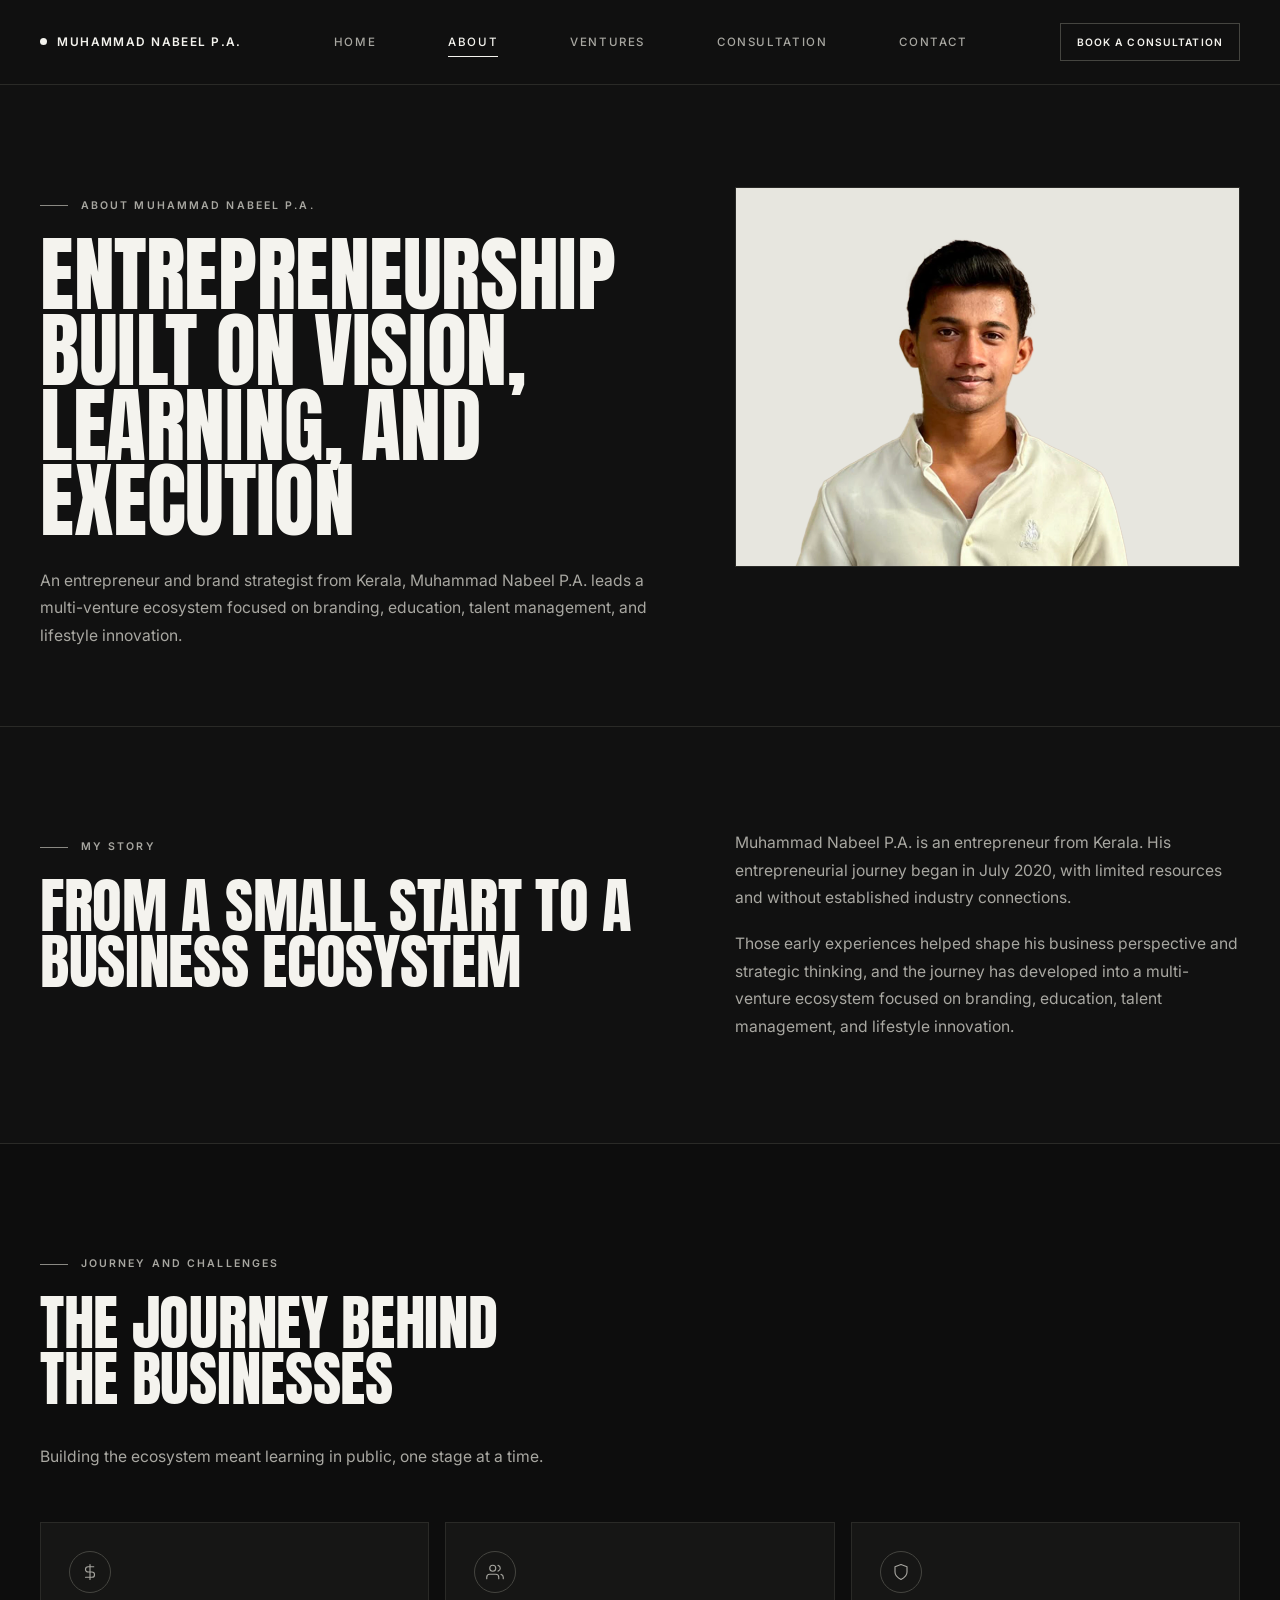
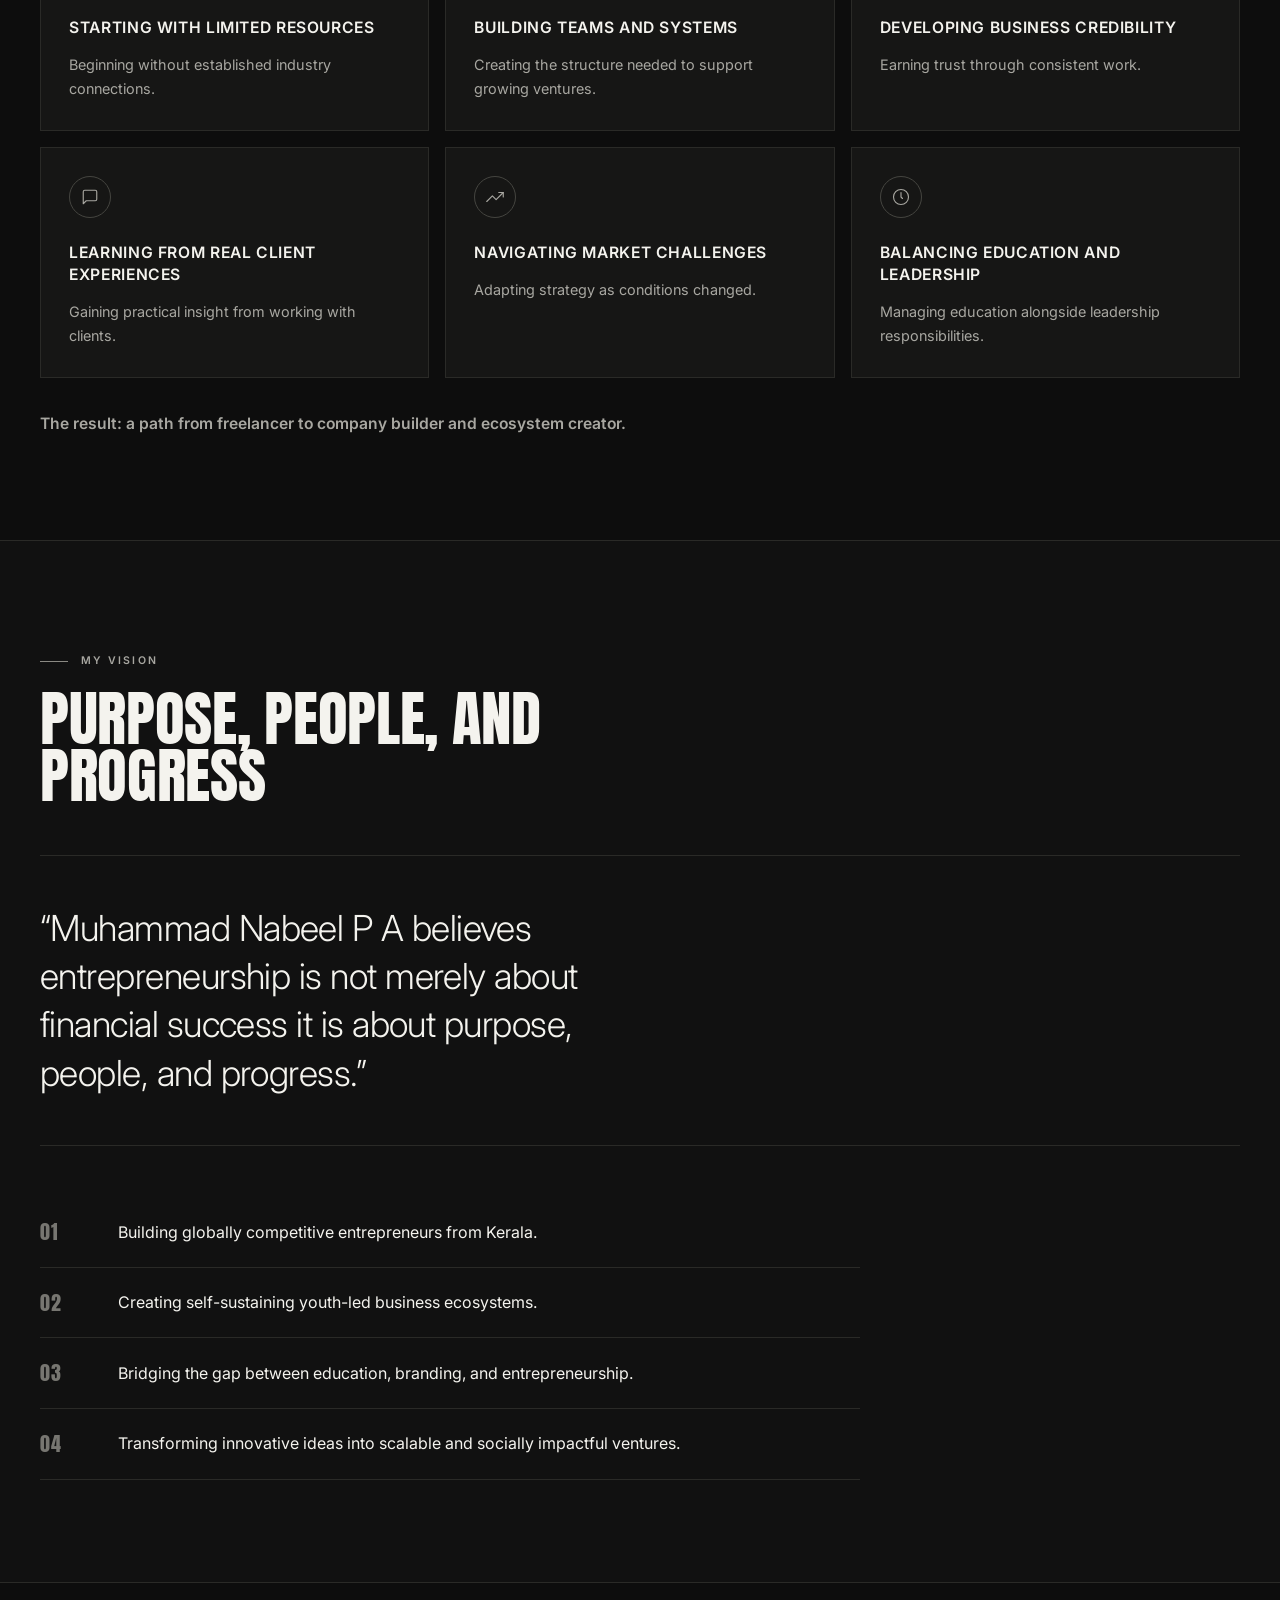
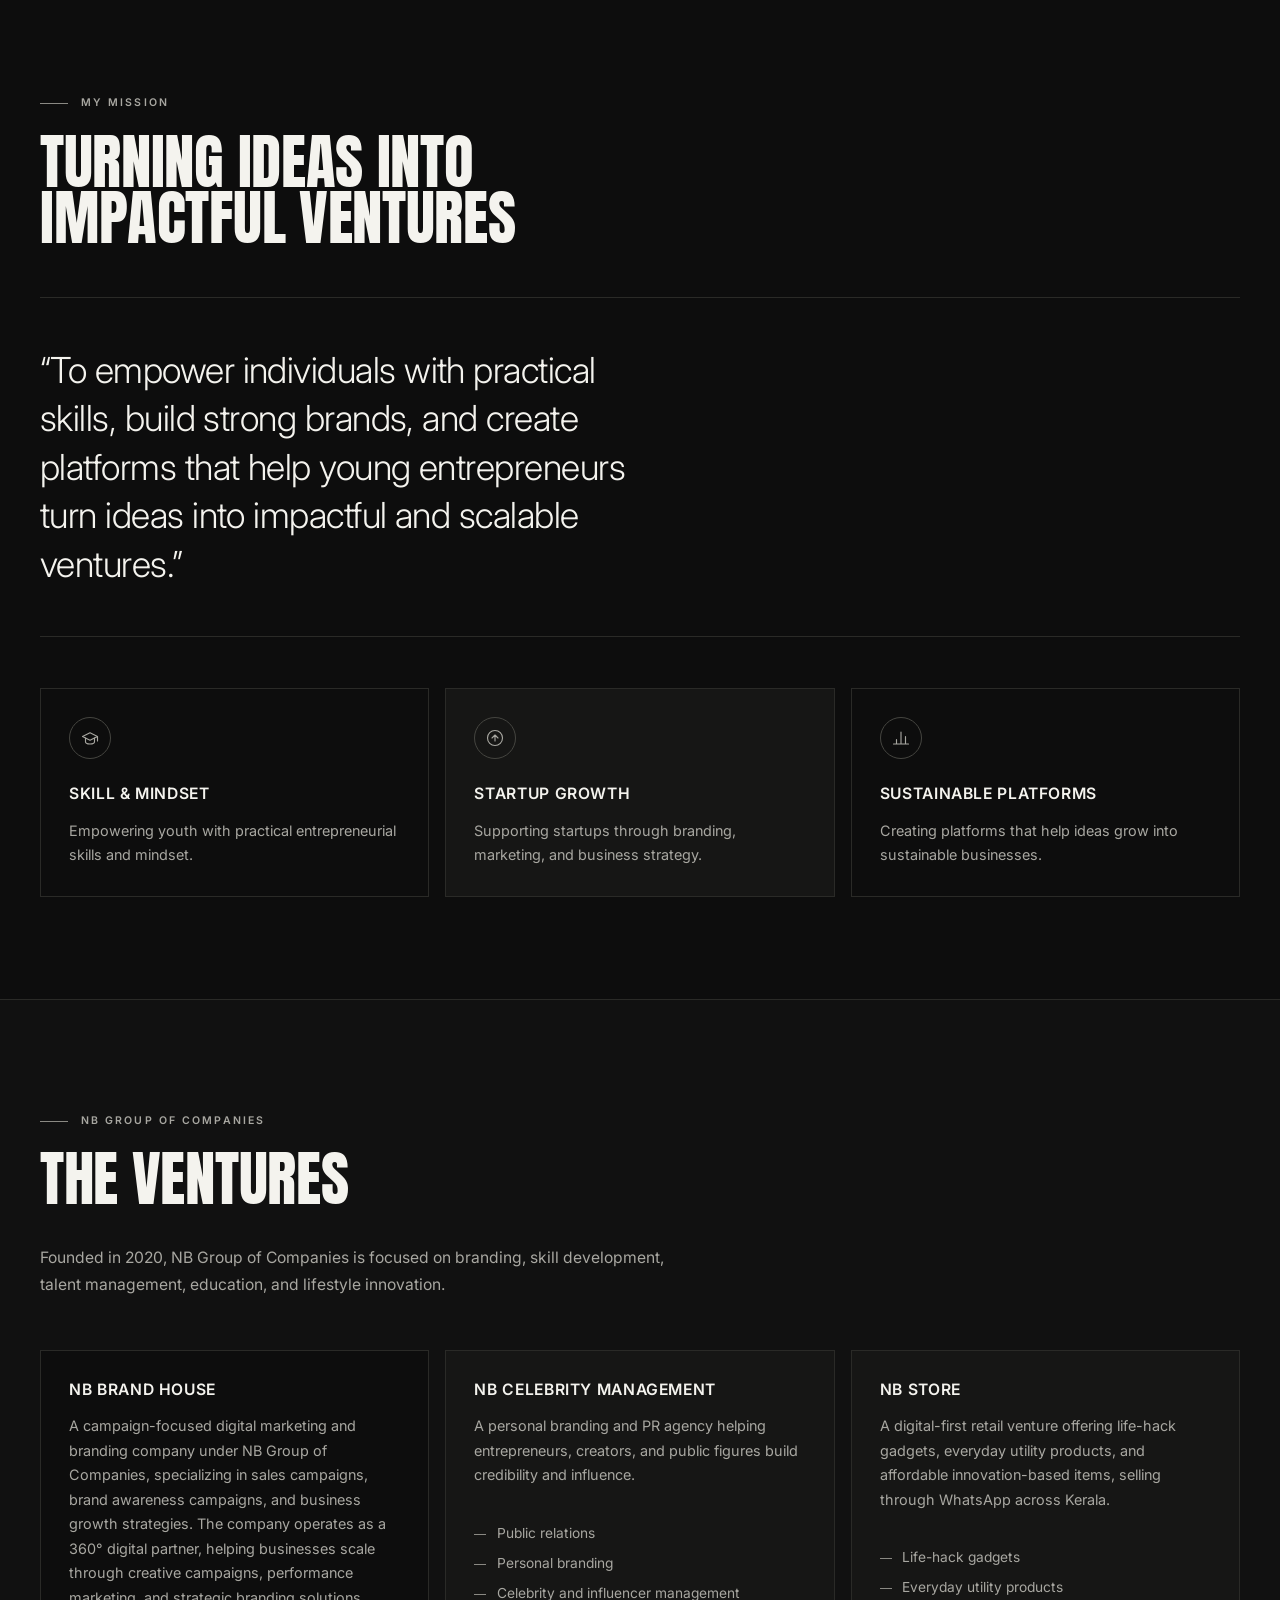
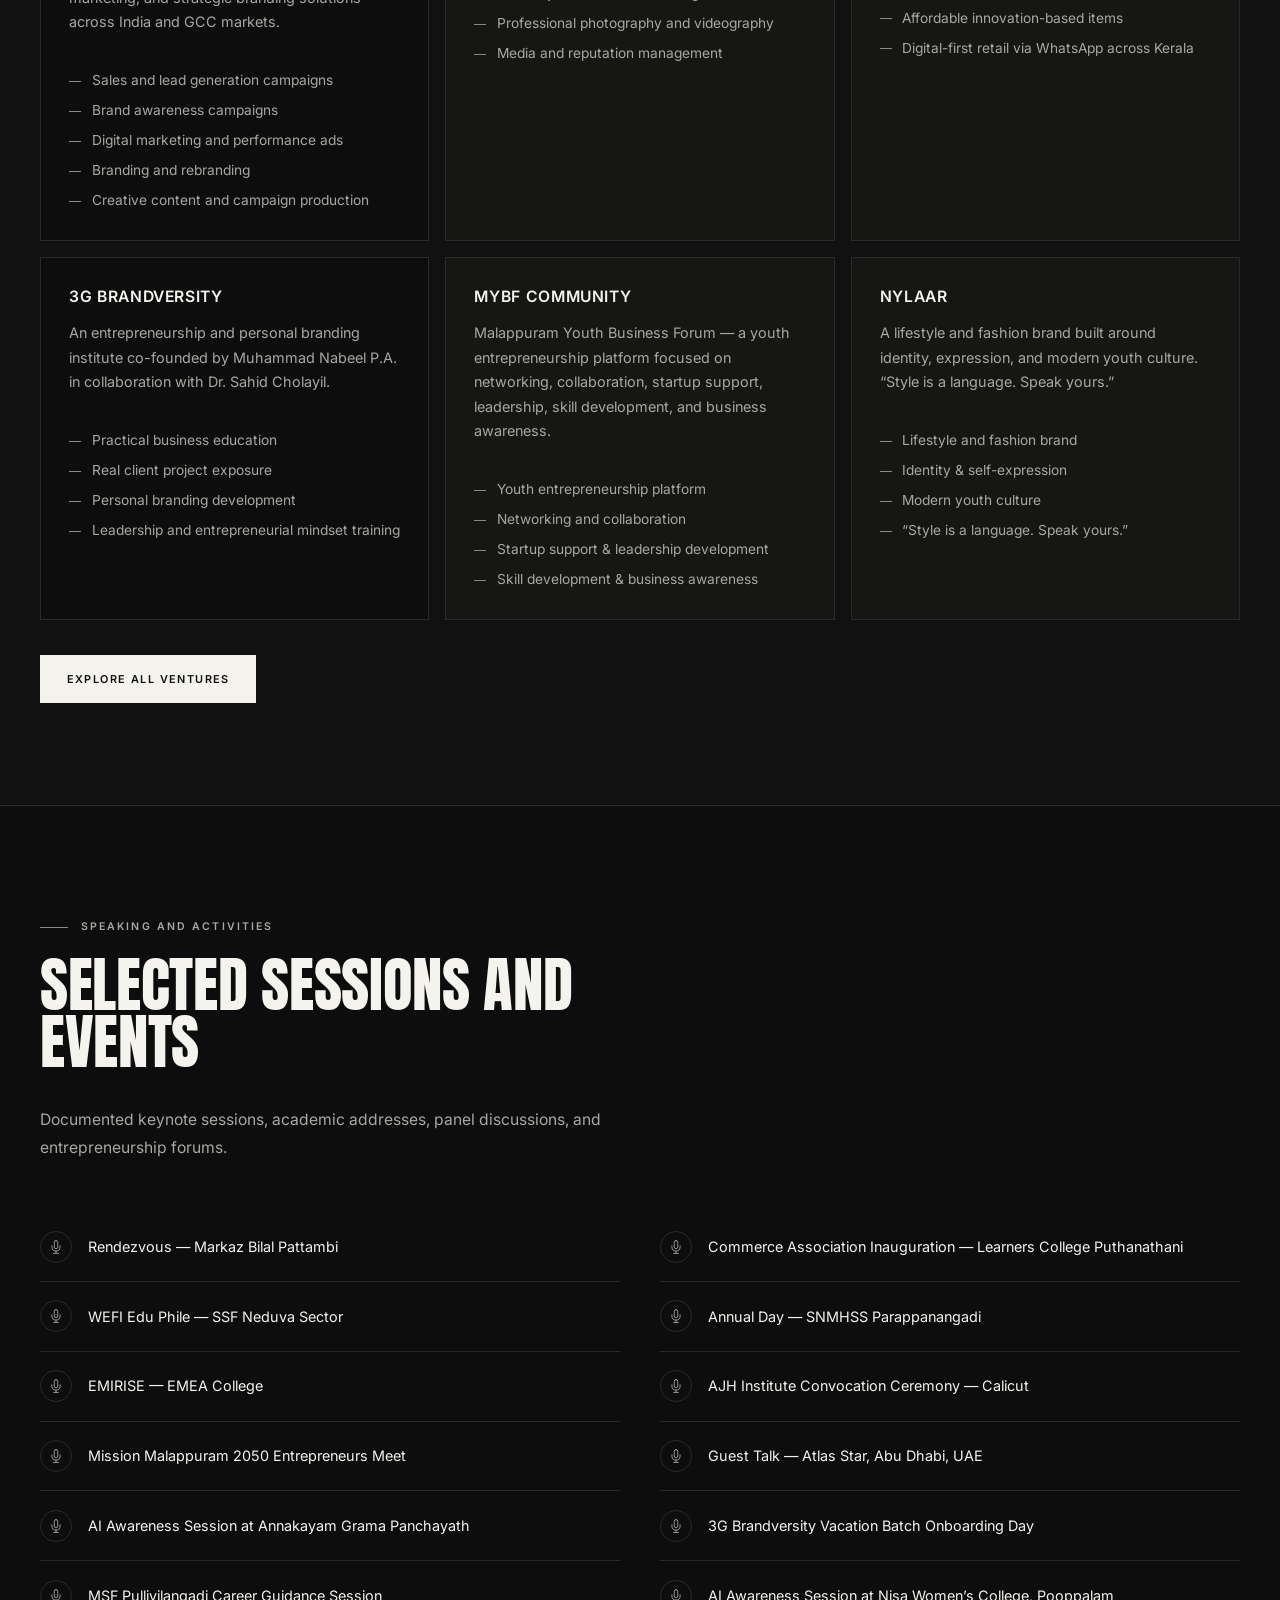
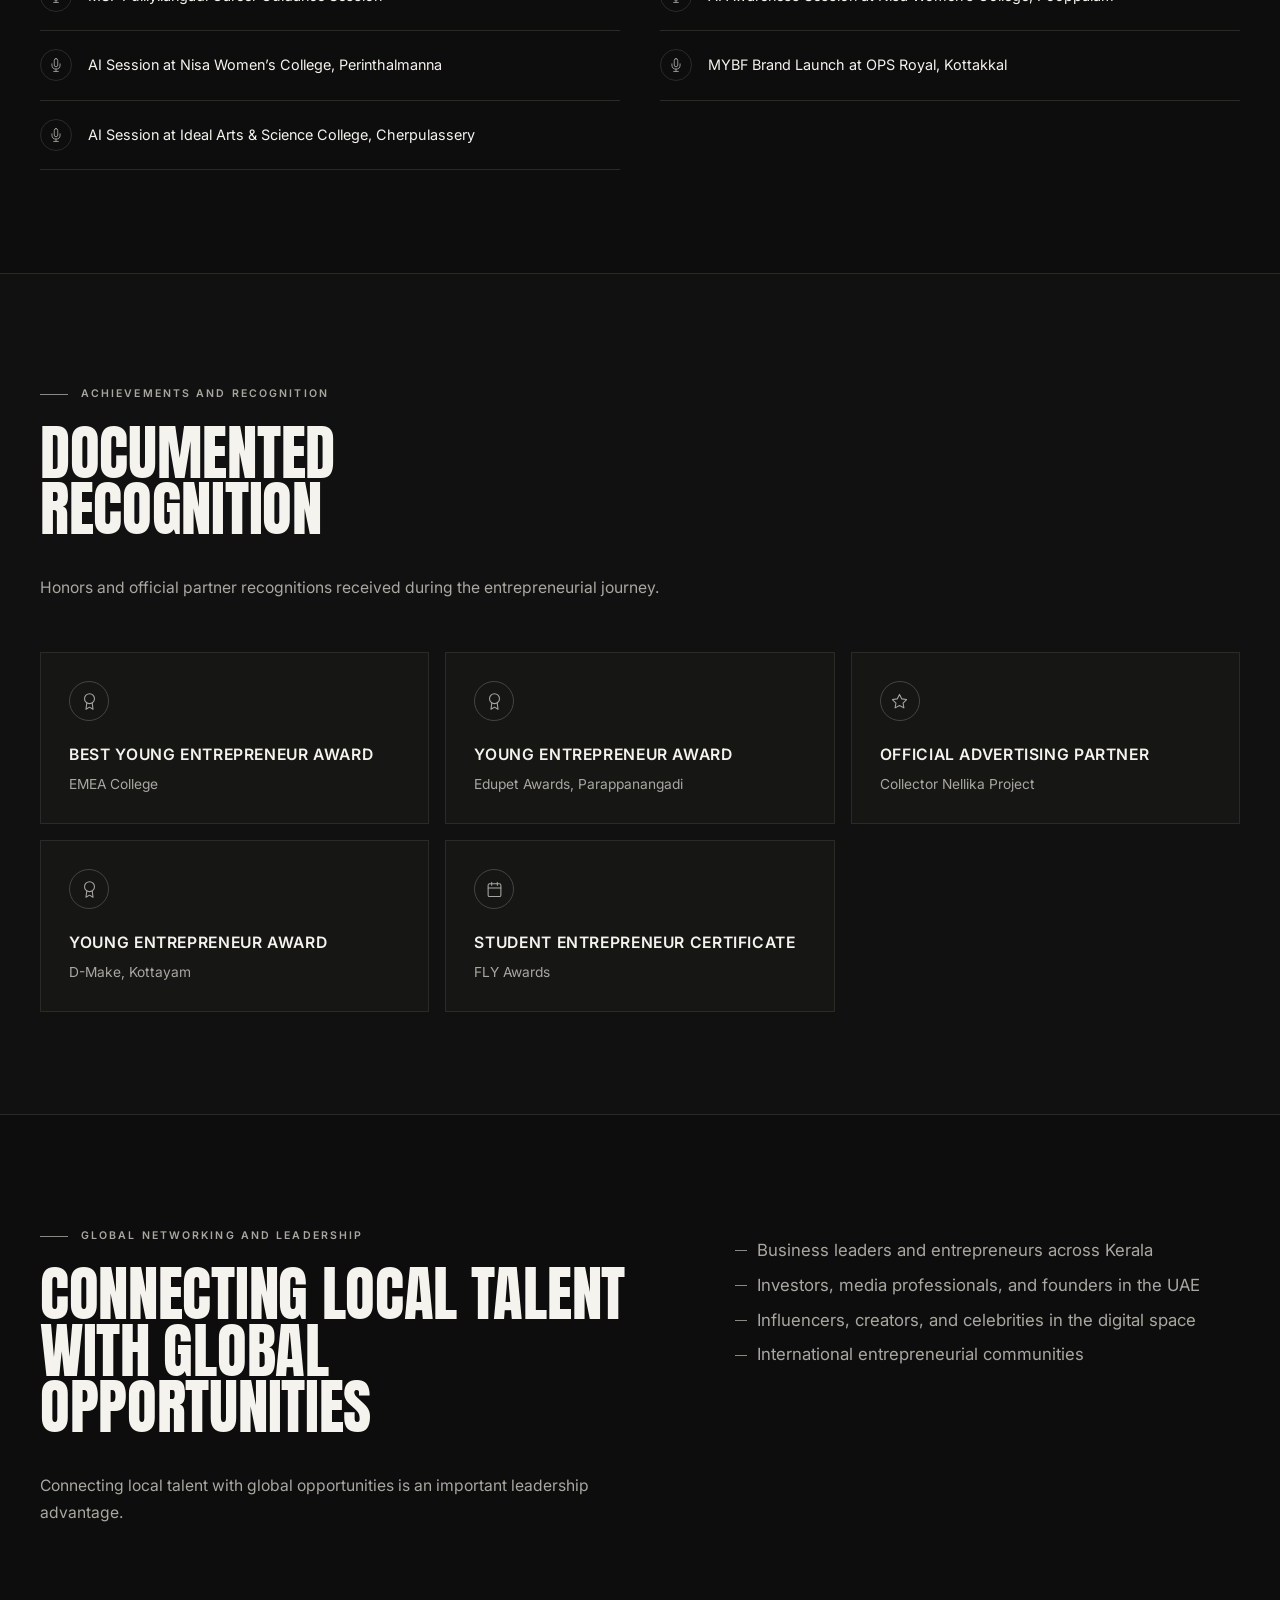
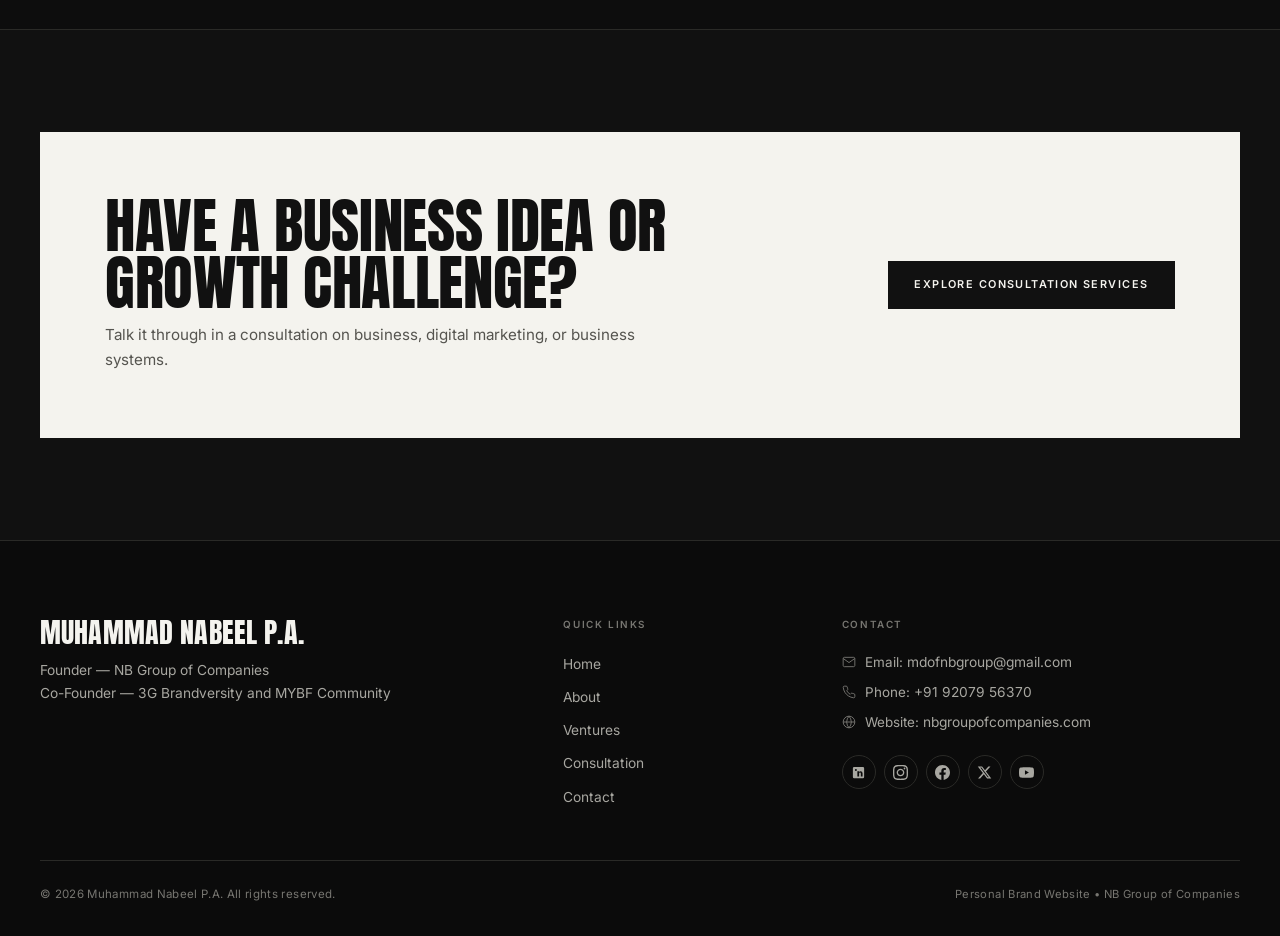
==== commit 911cd30b: "Apply monochrome editorial redesign and refine homepage hero" ====
--- a/about.html
+++ b/about.html
@@ -10,6 +10,9 @@
   <meta property="og:description" content="The entrepreneurial journey, vision, mission, business ecosystem, speaking engagements, and recognition of Muhammad Nabeel P.A.">
   <meta property="og:image" content="assets/images/nabeel-profile.webp">
   <link rel="icon" href="favicon.ico">
+  <link rel="preconnect" href="https://fonts.googleapis.com">
+  <link rel="preconnect" href="https://fonts.gstatic.com" crossorigin>
+  <link href="https://fonts.googleapis.com/css2?family=Anton&family=Inter:wght@300;400;500;600&display=swap" rel="stylesheet">
   <link rel="stylesheet" href="css/style.css">
 </head>
 <body>
--- a/css/style.css
+++ b/css/style.css
@@ -1,74 +1,60 @@
 /* ==========================================================================
-   MUHAMMAD NABEEL P.A. — OFFICIAL PERSONAL BRAND WEBSITE
-   Color Palette: Black (#000000), Dark Surface (#0C0812),
-   Neon Purple (#B026FF), Electric Purple (#8B00FF), White (#FFFFFF)
+   MUHAMMAD NABEEL P.A. — MONOCHROME EDITORIAL THEME
+   Palette: Black (#111111), warm white (#F4F3EE), neutral greys.
+   Typography: Anton (display) + Inter (body).
    ========================================================================== */
 
 :root {
-  --font-body: "Times New Roman", Times, Georgia, serif;
-
-  --bg: #000000;
-  --surface: #0C0812;
-  --surface-2: #120C1B;
-  --surface-3: #1A1026;
-
-  --blue: #B026FF;
-  --blue-hover: #D07BFF;
-  --deep: #8B00FF;
-  --deep-hover: #C77DFF;
-  --light: #1A0A26;
-  --pale: #08050F;
-  --white: #FFFFFF;
-  --text: #FFFFFF;
-  --muted: #FFFFFF;
-  --border: #3A1450;
-  --border-light: #1F0C2B;
-  --border-hover: #B026FF;
-
-  --neon-soft: rgba(176, 38, 255, 0.08);
-  --neon-border: rgba(176, 38, 255, 0.28);
-  --neon-glow: rgba(176, 38, 255, 0.22);
-
-  --wa: #25D366;
-  --wa-deep: #1EBE5D;
-
-  --max: 1200px;
-  --r: 12px;
-  --r-lg: 18px;
-  --r-full: 9999px;
-
-  --shadow-xs: 0 1px 2px rgba(176, 38, 255, 0.06);
-  --shadow-sm: 0 2px 8px rgba(176, 38, 255, 0.1);
-  --shadow-md: 0 6px 20px rgba(176, 38, 255, 0.12);
-  --shadow-lg: 0 14px 36px rgba(176, 38, 255, 0.16);
-  --shadow-card-hover: 0 12px 28px rgba(176, 38, 255, 0.2);
-
-  --transition-fast: 0.15s ease;
-  --transition-normal: 0.25s ease;
-}
-
-*, *::before, *::after {
+  --font-display: "Anton", "Arial Narrow", "Oswald", sans-serif;
+  --font-body: "Inter", "Manrope", system-ui, -apple-system, "Segoe UI", sans-serif;
+
+  --bg: #111111;
+  --bg-deep: #0b0b0b;
+  --bg-soft: #0d0d0d;
+  --surface: #161615;
+  --surface-2: #1c1c1a;
+  --surface-3: #232320;
+
+  --white: #f4f3ee;
+  --text: #f4f3ee;
+  --muted: #a8a7a1;
+  --dim: #777671;
+  --inverse: #111111;
+
+  --border: #2a2a27;
+  --border-strong: #454540;
+  --border-hover: #8a8983;
+
+  --max: 1360px;
+  --header-h: 84px;
+  --radius: 0px;
+
+  --transition-fast: 0.18s ease;
+  --transition-normal: 0.3s ease;
+}
+
+*,
+*::before,
+*::after {
   box-sizing: border-box;
-}
-
-button, input, select, textarea {
-  font-family: inherit;
 }
 
 html {
   scroll-behavior: smooth;
-  scroll-padding-top: 86px;
+  scroll-padding-top: calc(var(--header-h) + 16px);
 }
 
 body {
   margin: 0;
   font-family: var(--font-body);
+  font-size: 1rem;
+  font-weight: 400;
+  line-height: 1.65;
   color: var(--text);
   background-color: var(--bg);
-  line-height: 1.65;
-  font-size: 1rem;
   -webkit-font-smoothing: antialiased;
   -moz-osx-font-smoothing: grayscale;
+  overflow-x: hidden;
 }
 
 img {
@@ -78,63 +64,45 @@
 }
 
 a {
-  color: var(--blue);
+  color: inherit;
   text-decoration: none;
-  transition: color var(--transition-fast);
-}
-
-a:hover {
-  color: var(--blue-hover);
-}
-
-h1, h2, h3, h4 {
-  color: var(--blue);
-  line-height: 1.2;
-  letter-spacing: -0.025em;
-  margin: 0 0 0.6em;
-}
-
-h1, h2 {
-  text-shadow: 0 0 28px rgba(176, 38, 255, 0.22);
-}
-
-h1 {
-  font-size: clamp(2.3rem, 5vw, 3.8rem);
-  font-weight: 800;
-  letter-spacing: -0.035em;
-}
-
-h2 {
-  font-size: clamp(1.75rem, 3.2vw, 2.5rem);
-  font-weight: 800;
-}
-
-h3 {
-  font-size: 1.25rem;
-  font-weight: 700;
-  letter-spacing: -0.015em;
-}
-
-p {
-  margin: 0 0 1.1em;
+  transition: color var(--transition-fast), border-color var(--transition-fast),
+    background-color var(--transition-fast);
+}
+
+button,
+input,
+select,
+textarea {
+  font-family: inherit;
+}
+
+button {
+  cursor: pointer;
+}
+
+::selection {
+  background: var(--white);
+  color: var(--inverse);
 }
 
 :focus-visible {
-  outline: 3px solid var(--blue);
-  outline-offset: 3px;
-  border-radius: 4px;
+  outline: 2px solid var(--white);
+  outline-offset: 4px;
 }
 
 .skip {
   position: absolute;
   left: -999px;
   top: 0;
-  background: var(--blue);
-  color: var(--white);
-  padding: 0.8rem 1.4rem;
   z-index: 1000;
+  padding: 0.85rem 1.4rem;
+  background: var(--white);
+  color: var(--inverse);
+  font-size: 0.75rem;
   font-weight: 600;
-  border-radius: 0 0 var(--r) 0;
+  letter-spacing: 0.08em;
+  text-transform: uppercase;
 }
 
 .skip:focus {
@@ -142,124 +110,233 @@
 }
 
 .wrap {
-  width: min(100% - 2.5rem, var(--max));
+  width: min(100% - 5rem, var(--max));
   margin-inline: auto;
 }
 
 /* ==========================================================================
-   NAVIGATION BAR
+   TYPOGRAPHY
    ========================================================================== */
+
+h1,
+h2,
+h3,
+h4,
+h5,
+h6 {
+  margin: 0 0 0.6em;
+  color: var(--text);
+  font-weight: 400;
+}
+
+h1,
+h2 {
+  font-family: var(--font-display);
+  font-weight: 400;
+  line-height: 0.92;
+  letter-spacing: -0.005em;
+  text-transform: uppercase;
+}
+
+h1 {
+  font-size: clamp(2.5rem, 6vw, 6.5rem);
+}
+
+h2 {
+  font-size: clamp(2.2rem, 4.8vw, 4.6rem);
+}
+
+h3 {
+  font-family: var(--font-body);
+  font-size: 0.98rem;
+  font-weight: 600;
+  line-height: 1.4;
+  letter-spacing: 0.04em;
+  text-transform: uppercase;
+}
+
+p {
+  margin: 0 0 1.1em;
+}
+
+p:last-child {
+  margin-bottom: 0;
+}
+
+.lead {
+  max-width: 64ch;
+  margin-bottom: 1.2em;
+  color: var(--muted);
+  font-size: clamp(0.98rem, 1.1vw, 1.06rem);
+  line-height: 1.75;
+}
+
+.label {
+  display: inline-flex;
+  align-items: center;
+  gap: 0.8rem;
+  margin-bottom: 1.35rem;
+  color: var(--muted);
+  font-size: 0.66rem;
+  font-weight: 600;
+  letter-spacing: 0.2em;
+  line-height: 1.4;
+  text-transform: uppercase;
+}
+
+.label::before {
+  content: "";
+  width: 28px;
+  height: 1px;
+  flex-shrink: 0;
+  background: var(--border-hover);
+}
+
+.hl {
+  color: inherit;
+}
+
+/* ==========================================================================
+   HEADER & NAVIGATION
+   ========================================================================== */
+
 .site-header {
   position: sticky;
   top: 0;
   z-index: 100;
-  background: rgba(255, 255, 255, 0.94);
-  backdrop-filter: blur(14px);
-  -webkit-backdrop-filter: blur(14px);
+  background: rgba(17, 17, 17, 0.92);
   border-bottom: 1px solid var(--border);
-  transition: box-shadow var(--transition-normal);
+  backdrop-filter: blur(18px);
+  -webkit-backdrop-filter: blur(18px);
+  transition: border-color var(--transition-normal), background-color var(--transition-normal);
 }
 
 .site-header.scrolled {
-  box-shadow: var(--shadow-sm);
+  background: rgba(17, 17, 17, 0.98);
+  border-bottom-color: var(--border-strong);
 }
 
 .nav {
   display: flex;
   align-items: center;
-  justify-content: space-between;
-  gap: 1.5rem;
-  min-height: 72px;
+  gap: clamp(1.25rem, 2.5vw, 2.5rem);
+  min-height: var(--header-h);
 }
 
 .brand {
   display: inline-flex;
   align-items: center;
   gap: 0.65rem;
-  font-weight: 800;
-  letter-spacing: 0.08em;
-  font-size: 0.95rem;
-  color: var(--deep);
-  text-decoration: none;
-  transition: transform var(--transition-fast);
+  flex-shrink: 0;
+  color: var(--white);
+  font-size: 0.74rem;
+  font-weight: 600;
+  letter-spacing: 0.12em;
+  line-height: 1.2;
+  text-transform: uppercase;
+  white-space: nowrap;
 }
 
 .brand:hover {
-  color: var(--blue);
+  color: var(--white);
 }
 
 .brand-icon {
-  width: 12px;
-  height: 12px;
-  background: var(--blue);
-  transform: rotate(45deg);
-  border-radius: 2px;
-  box-shadow: 0 2px 6px rgba(176, 38, 255, 0.35);
+  width: 7px;
+  height: 7px;
   flex-shrink: 0;
+  background: var(--white);
+  border-radius: 50%;
 }
 
 .nav-links {
   display: flex;
+  flex: 1;
   align-items: center;
-  gap: 2.2rem;
-  list-style: none;
+  justify-content: space-evenly;
+  gap: 0.75rem;
   margin: 0;
   padding: 0;
+  list-style: none;
 }
 
 .nav-links a {
-  color: var(--text);
-  font-weight: 600;
-  font-size: 0.95rem;
-  padding: 0.5rem 0;
-  border-bottom: 2px solid transparent;
-  transition: color var(--transition-fast), border-color var(--transition-fast);
+  position: relative;
+  display: inline-block;
+  padding: 0.45rem 0;
+  color: var(--muted);
+  font-size: 0.72rem;
+  font-weight: 500;
+  letter-spacing: 0.14em;
+  line-height: 1.2;
+  text-transform: uppercase;
+  white-space: nowrap;
+}
+
+.nav-links a::after {
+  content: "";
+  position: absolute;
+  left: 0;
+  bottom: 0;
+  width: 100%;
+  height: 1px;
+  background: var(--white);
+  transform: scaleX(0);
+  transform-origin: left;
+  transition: transform var(--transition-fast);
 }
 
 .nav-links a:hover {
-  color: var(--blue);
+  color: var(--white);
+}
+
+.nav-links a:hover::after {
+  transform: scaleX(1);
 }
 
 .nav-links a[aria-current="page"] {
-  color: var(--blue);
-  border-bottom-color: var(--blue);
+  color: var(--white);
+}
+
+.nav-links a[aria-current="page"]::after {
+  transform: scaleX(1);
 }
 
 .nav-cta {
-  display: inline-flex;
-  white-space: nowrap;
+  flex-shrink: 0;
+}
+
+.m-cta {
+  display: none;
 }
 
 .menu-btn {
   display: none;
-  background: var(--pale);
-  border: 1px solid var(--border);
-  border-radius: 8px;
   width: 44px;
   height: 44px;
-  cursor: pointer;
+  margin-left: auto;
   padding: 0;
   align-items: center;
   justify-content: center;
-  color: var(--deep);
-  transition: background-color var(--transition-fast), border-color var(--transition-fast);
+  background: transparent;
+  border: 1px solid var(--border-strong);
+  border-radius: 50%;
+  color: var(--white);
 }
 
 .menu-btn:hover {
-  background: var(--light);
-  border-color: var(--border-hover);
+  border-color: var(--white);
 }
 
 .menu-btn span,
 .menu-btn span::before,
 .menu-btn span::after {
+  position: relative;
   display: block;
-  width: 22px;
-  height: 2px;
-  background: var(--deep);
-  position: relative;
+  width: 18px;
+  height: 1px;
+  background: var(--white);
   transition: transform var(--transition-normal), opacity var(--transition-normal);
-  border-radius: 2px;
 }
 
 .menu-btn span::before,
@@ -270,11 +347,11 @@
 }
 
 .menu-btn span::before {
-  top: -7px;
+  top: -6px;
 }
 
 .menu-btn span::after {
-  top: 7px;
+  top: 6px;
 }
 
 .menu-btn[aria-expanded="true"] span {
@@ -294,721 +371,746 @@
 /* ==========================================================================
    BUTTONS
    ========================================================================== */
+
 .btn {
   display: inline-flex;
   align-items: center;
   justify-content: center;
-  gap: 0.6rem;
+  gap: 0.65rem;
   min-height: 48px;
-  padding: 0.75rem 1.6rem;
-  border-radius: var(--r);
+  padding: 0.95rem 1.6rem;
+  border: 1px solid transparent;
+  border-radius: var(--radius);
+  font-family: var(--font-body);
+  font-size: 0.68rem;
   font-weight: 600;
-  font-size: 0.96rem;
+  letter-spacing: 0.13em;
   line-height: 1;
-  text-decoration: none;
-  cursor: pointer;
-  font-family: inherit;
-  transition: all var(--transition-fast);
-  border: 1.5px solid transparent;
+  text-align: center;
+  text-transform: uppercase;
+  transition: color var(--transition-fast), background-color var(--transition-fast),
+    border-color var(--transition-fast);
 }
 
 .btn svg {
-  width: 18px;
-  height: 18px;
+  width: 16px;
+  height: 16px;
   flex-shrink: 0;
 }
 
-.btn-primary {
-  background-color: var(--blue);
+.btn-primary,
+.btn-wa {
+  background-color: var(--white);
+  border-color: var(--white);
+  color: var(--inverse);
+}
+
+.btn-primary:hover,
+.btn-wa:hover {
+  background-color: transparent;
+  border-color: var(--white);
   color: var(--white);
-  border-color: var(--blue);
-  box-shadow: 0 4px 14px rgba(176, 38, 255, 0.25);
-}
-
-.btn-primary:hover {
-  background-color: var(--deep);
-  border-color: var(--deep);
+}
+
+.btn-outline {
+  background-color: transparent;
+  border-color: var(--border-strong);
   color: var(--white);
-  box-shadow: 0 6px 18px rgba(120, 20, 180, 0.3);
-  transform: translateY(-1px);
-}
-
-.btn-outline {
+}
+
+.btn-outline:hover {
   background-color: var(--white);
-  color: var(--blue);
-  border-color: var(--blue);
-}
-
-.btn-outline:hover {
-  background-color: var(--light);
-  color: var(--deep);
-  border-color: var(--blue);
-  transform: translateY(-1px);
+  border-color: var(--white);
+  color: var(--inverse);
 }
 
 .btn-wa {
-  background-color: var(--deep);
-  color: var(--white);
-  border-color: var(--deep);
   width: 100%;
-  box-shadow: 0 4px 14px rgba(120, 20, 180, 0.2);
-}
-
-.btn-wa:hover {
-  background-color: var(--blue);
-  border-color: var(--blue);
-  color: var(--white);
-  box-shadow: 0 6px 20px rgba(176, 38, 255, 0.3);
-  transform: translateY(-2px);
 }
 
 .btn-wa svg {
   fill: currentColor;
+}
+
+.nav-cta,
+.m-cta .btn {
+  min-height: 38px;
+  padding: 0.7rem 1rem;
+  font-size: 0.64rem;
+  letter-spacing: 0.11em;
+}
+
+.nav-cta {
+  background: transparent;
+  border-color: var(--border-strong);
+  color: var(--white);
+}
+
+.nav-cta:hover {
+  background: var(--white);
+  border-color: var(--white);
+  color: var(--inverse);
 }
 
 .btn-row {
   display: flex;
   flex-wrap: wrap;
-  gap: 0.9rem;
-  margin-top: 1.6rem;
+  gap: 0.75rem;
+  margin-top: 1.8rem;
 }
 
 /* ==========================================================================
-   SECTIONS & COMMON LAYOUT
+   SECTIONS & SHARED LAYOUT
    ========================================================================== */
+
 section {
-  padding: clamp(3.5rem, 6.5vw, 5.5rem) 0;
   position: relative;
+  padding: clamp(4.5rem, 8vw, 8rem) 0;
 }
 
 .alt {
-  background-color: var(--pale);
-  border-block: 1px solid var(--border-light);
-}
-
-.label {
-  display: inline-flex;
-  align-items: center;
-  gap: 0.45rem;
-  font-size: 0.8rem;
-  font-weight: 700;
-  letter-spacing: 0.12em;
-  text-transform: uppercase;
-  color: var(--blue);
-  margin-bottom: 0.8rem;
-}
-
-.label::before {
-  content: "";
-  display: inline-block;
-  width: 8px;
-  height: 8px;
-  background: var(--blue);
-  border-radius: 2px;
-  transform: rotate(45deg);
-}
-
-.lead {
-  font-size: 1.12rem;
-  color: var(--muted);
-  line-height: 1.7;
-  max-width: 64ch;
-}
-
-.hl {
-  color: var(--blue);
+  background-color: var(--bg-soft);
+  border-block: 1px solid var(--border);
 }
 
 .sec-head {
-  max-width: 720px;
-  margin-bottom: 2.6rem;
-}
-
-.sec-head p.lead {
-  margin-top: 0.5rem;
+  max-width: 900px;
+  margin-bottom: clamp(2.5rem, 4vw, 3.75rem);
+}
+
+.sec-head h2 {
+  max-width: 18ch;
+}
+
+.sec-head .lead {
+  margin-top: 1.25rem;
+}
+
+.split {
+  display: grid;
+  grid-template-columns: minmax(0, 1.1fr) minmax(0, 0.9fr);
+  gap: clamp(2.5rem, 6vw, 6rem);
+  align-items: start;
+}
+
+.split > * {
+  min-width: 0;
 }
 
 .grid {
   display: grid;
-  gap: 1.4rem;
-}
-
-.g2 { grid-template-columns: repeat(2, 1fr); }
-.g3 { grid-template-columns: repeat(3, 1fr); }
-.g4 { grid-template-columns: repeat(4, 1fr); }
-
-.card {
-  background: var(--white);
-  border: 1px solid var(--border);
-  border-radius: var(--r);
-  padding: 1.75rem;
-  transition: transform var(--transition-normal), box-shadow var(--transition-normal), border-color var(--transition-normal);
-  display: flex;
-  flex-direction: column;
-}
-
-.card:hover {
-  transform: translateY(-3px);
-  box-shadow: var(--shadow-card-hover);
-  border-color: var(--border-hover);
-}
-
-.card.tint {
-  background: var(--pale);
-  border-color: #EBD6FA;
-}
-
-.card.tint:hover {
-  background: var(--white);
-}
-
-.card h3 {
-  margin-bottom: 0.5rem;
-  color: var(--deep);
-}
-
-.card p {
-  color: var(--muted);
-  font-size: 0.96rem;
-  margin: 0;
-  line-height: 1.6;
-}
-
-.venture-tag {
+  gap: 1rem;
+}
+
+.g2 {
+  grid-template-columns: repeat(2, minmax(0, 1fr));
+}
+
+.g3 {
+  grid-template-columns: repeat(3, minmax(0, 1fr));
+}
+
+.g4 {
+  grid-template-columns: repeat(4, minmax(0, 1fr));
+}
+
+/* ==========================================================================
+   HOME HERO
+   ========================================================================== */
+
+.hero {
+  padding: clamp(3rem, 6vw, 5.5rem) 0 clamp(4.5rem, 8vw, 7rem);
+  overflow: hidden;
+}
+
+.hero-grid {
   display: block;
-  font-size: 0.72rem;
-  font-weight: 800;
-  letter-spacing: 0.1em;
-  text-transform: uppercase;
-  color: var(--blue);
-  margin-bottom: 0.35rem;
-}
-
-.card-icon {
-  width: 44px;
-  height: 44px;
-  border-radius: 10px;
-  background: var(--light);
-  color: var(--blue);
-  display: grid;
-  place-items: center;
-  margin-bottom: 1.1rem;
-  flex-shrink: 0;
-}
-
-.card-icon svg {
-  width: 22px;
-  height: 22px;
-  stroke: var(--blue);
-  fill: none;
-  stroke-width: 2;
-  stroke-linecap: round;
-  stroke-linejoin: round;
-}
-
-/* ==========================================================================
-   HERO SECTION (HOME)
-   ========================================================================== */
-.hero {
-  padding-top: clamp(2.5rem, 5vw, 4.5rem);
-  padding-bottom: clamp(3.5rem, 7vw, 6rem);
-  overflow: hidden;
-  position: relative;
-}
-
-.hero-grid {
-  display: grid;
-  grid-template-columns: 1.15fr 0.85fr;
-  gap: 3.5rem;
-  align-items: center;
+}
+
+.hero-content {
+  width: 100%;
 }
 
 .badge {
   display: inline-flex;
   align-items: center;
-  gap: 0.5rem;
-  background-color: var(--light);
-  color: var(--deep);
-  font-weight: 700;
+  flex-wrap: wrap;
+  gap: 0.55rem;
+  max-width: 100%;
+  margin-bottom: clamp(1.5rem, 3vw, 2.5rem);
+  padding: 0.5rem 0.85rem;
+  background: transparent;
+  border: 1px solid var(--border-strong);
+  border-radius: 999px;
+  color: var(--muted);
+  font-size: 0.6rem;
+  font-weight: 500;
+  letter-spacing: 0.16em;
+  line-height: 1.5;
+  text-transform: uppercase;
+}
+
+.badge svg {
+  width: 11px;
+  height: 11px;
+  flex-shrink: 0;
+  color: var(--white);
+  fill: currentColor;
+}
+
+.hero h1 {
+  max-width: none;
+  margin: 0 0 clamp(2.25rem, 4.5vw, 3.5rem);
+  font-size: clamp(2rem, 10vw, 9.4rem);
+  line-height: 0.9;
+  letter-spacing: -0.005em;
+}
+
+.hero h1 span {
+  display: block;
+}
+
+.hero-intro {
+  display: grid;
+  grid-template-columns: repeat(2, minmax(0, 1fr));
+  gap: clamp(2rem, 5vw, 5rem);
+  padding-top: clamp(1.4rem, 2.5vw, 2rem);
+  border-top: 1px solid var(--border);
+}
+
+.hero-intro .lead {
+  max-width: 48ch;
+  margin: 0;
+  color: var(--text);
+  font-size: clamp(0.86rem, 1.25vw, 1.15rem);
+  line-height: 1.75;
+  letter-spacing: 0.03em;
+  text-transform: uppercase;
+}
+
+/* Portrait and profile details */
+.portrait-wrapper {
+  display: grid;
+  grid-template-columns: minmax(0, 0.78fr) minmax(0, 1.22fr);
+  grid-template-areas: "info photo";
+  align-items: stretch;
+  gap: 1px;
+  margin-top: clamp(3rem, 5.5vw, 5rem);
+  overflow: hidden;
+  background: var(--border);
+  border: 1px solid var(--border);
+}
+
+.portrait-backdrop {
+  display: none;
+}
+
+.portrait-img {
+  grid-area: photo;
+  width: 100%;
+  height: 100%;
+  object-fit: contain;
+  object-position: 50% 50%;
+  background: #e7e6df;
+}
+
+.id-card {
+  grid-area: info;
+  position: static;
+  display: flex;
+  flex-direction: column;
+  justify-content: center;
+  max-width: none;
+  padding: clamp(1.5rem, 4vw, 3.25rem);
+  background: var(--surface);
+}
+
+.id-card strong {
+  display: block;
+  margin-bottom: clamp(0.8rem, 1.4vw, 1.25rem);
+  color: var(--white);
+  font-family: var(--font-display);
+  font-size: clamp(1.45rem, 2.7vw, 2.6rem);
+  font-weight: 400;
+  letter-spacing: 0.01em;
+  line-height: 1.05;
+  text-transform: uppercase;
+}
+
+.id-card span {
+  display: block;
+  color: var(--muted);
+  font-size: clamp(0.72rem, 0.9vw, 0.86rem);
+  line-height: 1.65;
+  letter-spacing: 0.04em;
+}
+
+.id-card span + span {
+  margin-top: 0.15rem;
+}
+
+.hero-lower {
+  margin-top: clamp(2.5rem, 4.5vw, 4rem);
+}
+
+/* Four capability notes */
+.mini {
+  display: grid;
+  grid-template-columns: repeat(4, minmax(0, 1fr));
+  gap: 1px;
+  background: var(--border);
+  border: 1px solid var(--border);
+}
+
+.mini .card {
+  display: grid;
+  grid-template-columns: 32px minmax(0, 1fr);
+  gap: 0.2rem 0.9rem;
+  align-items: start;
+  padding: 1.4rem 1.25rem;
+  background: var(--bg);
+  border: 0;
+  border-radius: 0;
+}
+
+.mini .card:hover {
+  background: var(--surface);
+}
+
+.mini-icon {
+  display: grid;
+  grid-row: span 2;
+  place-items: center;
+  width: 30px;
+  height: 30px;
+  margin-top: 0.1rem;
+  color: var(--muted);
+  background: transparent;
+  border: 1px solid var(--border);
+  border-radius: 50%;
+}
+
+.mini-icon svg {
+  width: 14px;
+  height: 14px;
+  stroke: currentColor;
+  fill: none;
+  stroke-width: 1.6;
+  stroke-linecap: round;
+  stroke-linejoin: round;
+}
+
+.mini strong {
+  color: var(--text);
+  font-size: 0.66rem;
+  font-weight: 600;
+  letter-spacing: 0.09em;
+  line-height: 1.4;
+  text-transform: uppercase;
+}
+
+.mini span {
+  color: var(--muted);
   font-size: 0.78rem;
-  letter-spacing: 0.08em;
-  padding: 0.45rem 1rem;
-  border-radius: var(--r-full);
-  border: 1px solid #E6D1FF;
-  margin-bottom: 1.4rem;
-}
-
-.hero .lead {
-  margin-bottom: 2rem;
-  font-size: 1.14rem;
-}
-
-.mini {
-  display: grid;
-  grid-template-columns: repeat(2, 1fr);
-  gap: 1rem;
-  margin-bottom: 2rem;
-}
-
-.mini .card {
-  padding: 1.1rem 1.15rem;
-  display: grid;
-  grid-template-columns: 36px 1fr;
-  gap: 0.2rem 0.85rem;
+  line-height: 1.5;
+}
+
+/* ==========================================================================
+   PAGE HERO (ABOUT, VENTURES, CONSULTATION, CONTACT)
+   ========================================================================== */
+
+.page-hero {
+  padding: clamp(4rem, 8vw, 7.5rem) 0 clamp(3.5rem, 6vw, 6rem);
+  background: var(--bg);
+  border-bottom: 1px solid var(--border);
+}
+
+.page-hero .label {
+  margin-bottom: 1.5rem;
+}
+
+.page-hero h1 {
+  max-width: 18ch;
+  margin-bottom: 1.75rem;
+  font-size: clamp(2.6rem, 6.4vw, 6.6rem);
+}
+
+.page-hero .lead {
+  max-width: 62ch;
+  margin-bottom: 0;
+}
+
+.page-hero .split {
   align-items: start;
-  border-radius: 10px;
-  background: var(--pale);
-  border-color: var(--border);
-}
-
-.mini .card:hover {
-  background: var(--white);
-  border-color: var(--border-hover);
-  transform: translateY(-2px);
-}
-
-.mini-icon {
-  width: 34px;
-  height: 34px;
-  border-radius: 8px;
-  background: var(--white);
+}
+
+.page-hero .btn-row {
+  margin-top: 2rem;
+}
+
+.photo-frame {
+  position: relative;
+  overflow: hidden;
+  background: #e7e6df;
   border: 1px solid var(--border);
+}
+
+.photo-frame img {
+  width: 100%;
+  aspect-ratio: 4 / 3;
+  object-fit: cover;
+  object-position: 50% 16%;
+}
+
+/* ==========================================================================
+   CARDS & CONTENT BLOCKS
+   ========================================================================== */
+
+.card {
+  display: flex;
+  flex-direction: column;
+  padding: clamp(1.5rem, 2.2vw, 2rem);
+  background: var(--surface);
+  border: 1px solid var(--border);
+  border-radius: var(--radius);
+  transition: background-color var(--transition-normal), border-color var(--transition-normal);
+}
+
+.card:hover {
+  background: var(--surface-2);
+  border-color: var(--border-strong);
+}
+
+.card.tint {
+  background: var(--bg-soft);
+}
+
+.card.tint:hover {
+  background: var(--surface);
+}
+
+.card h3 {
+  margin-bottom: 0.85rem;
+  color: var(--text);
+}
+
+.card p {
+  color: var(--muted);
+  font-size: 0.9rem;
+  line-height: 1.7;
+}
+
+.card-icon {
   display: grid;
   place-items: center;
-  grid-row: span 2;
-  color: var(--blue);
-  box-shadow: var(--shadow-xs);
-}
-
-.mini-icon svg {
+  width: 42px;
+  height: 42px;
+  margin-bottom: 1.5rem;
+  color: var(--muted);
+  background: transparent;
+  border: 1px solid var(--border-strong);
+  border-radius: 50%;
+}
+
+.card-icon svg {
   width: 18px;
   height: 18px;
-  stroke: var(--blue);
+  stroke: currentColor;
   fill: none;
-  stroke-width: 2;
+  stroke-width: 1.5;
   stroke-linecap: round;
   stroke-linejoin: round;
 }
 
-.mini strong {
-  font-size: 0.8rem;
-  letter-spacing: 0.06em;
-  color: var(--deep);
-  font-weight: 800;
+.venture-tag {
+  display: block;
+  margin-bottom: 0.55rem;
+  color: var(--dim);
+  font-size: 0.62rem;
+  font-weight: 600;
+  letter-spacing: 0.14em;
+  line-height: 1.4;
   text-transform: uppercase;
 }
 
-.mini span {
-  font-size: 0.84rem;
-  color: var(--muted);
-  line-height: 1.45;
-}
-
-/* Portrait & Floating Card */
-.portrait-wrapper {
-  position: relative;
-  display: flex;
-  justify-content: center;
-  padding-bottom: 2.2rem;
-}
-
-.portrait-backdrop {
-  position: absolute;
-  inset: 12% 4% 1.5rem 4%;
-  background: linear-gradient(145deg, var(--light) 0%, var(--pale) 100%);
-  border: 1px solid #EBD5FA;
-  border-radius: var(--r-lg);
-  box-shadow: inset 0 1px 0 rgba(255, 255, 255, 0.8);
-}
-
-.portrait-wrapper::before {
-  content: "";
-  position: absolute;
-  top: 6%;
-  right: -5%;
-  width: 220px;
-  height: 220px;
-  background: radial-gradient(circle, rgba(176, 38, 255, 0.12) 0%, transparent 70%);
-  border-radius: 50%;
-  pointer-events: none;
-}
-
-.portrait-img {
-  position: relative;
-  z-index: 2;
-  width: 100%;
-  max-width: 480px;
-  aspect-ratio: 1869 / 1490;
-  object-fit: cover;
-  object-position: 50% 18%;
-  filter: drop-shadow(0 14px 28px rgba(120, 20, 180, 0.14));
-}
-
-.id-card {
-  position: absolute;
-  z-index: 3;
-  left: 0;
-  bottom: 0;
-  background: rgba(255, 255, 255, 0.96);
-  backdrop-filter: blur(12px);
-  -webkit-backdrop-filter: blur(12px);
-  border: 1px solid var(--border);
-  border-left: 4px solid var(--blue);
-  border-radius: var(--r);
-  padding: 1.1rem 1.4rem;
-  box-shadow: var(--shadow-lg);
-  max-width: 320px;
-  transition: transform var(--transition-normal);
-}
-
-.id-card:hover {
-  transform: translateY(-2px);
-}
-
-.id-card strong {
-  display: block;
-  color: var(--deep);
-  font-size: 1.02rem;
-  font-weight: 800;
-  margin-bottom: 0.2rem;
-}
-
-.id-card span {
-  display: block;
-  font-size: 0.85rem;
-  color: var(--muted);
-  line-height: 1.45;
-}
-
-/* ==========================================================================
-   PAGE HERO (ABOUT, CONSULTATION, CONTACT)
-   ========================================================================== */
-.page-hero {
-  padding: clamp(3rem, 6vw, 5rem) 0 clamp(2.5rem, 5vw, 4rem);
-  background: linear-gradient(180deg, var(--pale) 0%, var(--white) 100%);
-  border-bottom: 1px solid var(--border-light);
-}
-
-.page-hero h1 {
-  font-size: clamp(2.1rem, 4.4vw, 3.4rem);
-  max-width: 24ch;
-}
-
-.split {
-  display: grid;
-  grid-template-columns: 1.15fr 0.85fr;
-  gap: 3.5rem;
-  align-items: center;
-}
-
-.photo-frame {
-  border: 1px solid var(--border);
-  border-radius: var(--r-lg);
-  background: linear-gradient(145deg, var(--light), var(--pale));
-  overflow: hidden;
-  box-shadow: var(--shadow-md);
-  position: relative;
-}
-
-.photo-frame img {
-  width: 100%;
-  aspect-ratio: 1869 / 1490;
-  object-fit: cover;
-  object-position: 50% 18%;
-  filter: drop-shadow(0 10px 24px rgba(120, 20, 180, 0.12));
-}
-
-/* ==========================================================================
-   JOURNEY, VISION, MISSION & STORY STYLES
-   ========================================================================== */
-.quote-box {
-  background: var(--light);
-  border-left: 4px solid var(--blue);
-  border-radius: 0 var(--r) var(--r) 0;
-  padding: 1.6rem 2rem;
-  margin-bottom: 2.5rem;
-}
-
-.quote {
-  font-size: clamp(1.15rem, 2.2vw, 1.45rem);
-  font-weight: 700;
-  color: var(--deep);
-  line-height: 1.5;
-  margin: 0;
-}
-
-.num-list {
-  list-style: none;
-  margin: 0;
-  padding: 0;
-  display: grid;
-  gap: 1.2rem;
-  counter-reset: custom-counter;
-}
-
-.num-list li {
-  counter-increment: custom-counter;
-  display: grid;
-  grid-template-columns: 48px 1fr;
-  gap: 1.2rem;
-  align-items: center;
-  padding: 1.2rem 1.4rem;
-  background: var(--white);
-  border: 1px solid var(--border);
-  border-radius: var(--r);
-  font-weight: 600;
-  font-size: 1.02rem;
-  color: var(--text);
-  box-shadow: var(--shadow-xs);
-  transition: transform var(--transition-fast), border-color var(--transition-fast);
-}
-
-.num-list li:hover {
-  transform: translateX(4px);
-  border-color: var(--blue);
-}
-
-.num-list li::before {
-  content: counter(custom-counter, decimal-leading-zero);
-  width: 44px;
-  height: 44px;
-  border-radius: 10px;
-  background: var(--blue);
-  color: var(--white);
-  display: grid;
-  place-items: center;
-  font-weight: 800;
-  font-size: 0.95rem;
-  box-shadow: 0 4px 10px rgba(176, 38, 255, 0.3);
-}
-
+/* Checklist */
 .tick {
-  list-style: none;
+  display: grid;
+  gap: 0.55rem;
   margin: 1.2rem 0 0;
   padding: 0;
-  display: grid;
-  gap: 0.55rem;
-  font-size: 0.93rem;
-  color: var(--muted);
+  color: var(--muted);
+  font-size: 0.86rem;
+  line-height: 1.55;
+  list-style: none;
 }
 
 .tick li {
-  padding-left: 1.6rem;
   position: relative;
-  line-height: 1.5;
+  padding-left: 1.4rem;
 }
 
 .tick li::before {
   content: "";
   position: absolute;
+  top: 0.78em;
   left: 0;
-  top: 0.55em;
-  width: 8px;
-  height: 8px;
-  background: var(--blue);
-  transform: rotate(45deg);
-  border-radius: 1px;
-}
-
-/* Speaking Events Grid */
+  width: 12px;
+  height: 1px;
+  background: var(--border-hover);
+}
+
+/* ==========================================================================
+   JOURNEY / VISION / MISSION
+   ========================================================================== */
+
+.quote-box {
+  margin-bottom: clamp(2.5rem, 4vw, 3.5rem);
+  padding: clamp(2rem, 4vw, 3rem) 0;
+  background: transparent;
+  border: 0;
+  border-block: 1px solid var(--border);
+}
+
+.quote {
+  max-width: 30ch;
+  margin: 0;
+  color: var(--white);
+  font-family: var(--font-body);
+  font-size: clamp(1.35rem, 2.8vw, 2.25rem);
+  font-weight: 300;
+  line-height: 1.35;
+  letter-spacing: -0.015em;
+}
+
+.num-list {
+  display: grid;
+  gap: 0;
+  max-width: 900px;
+  margin: 0;
+  padding: 0;
+  list-style: none;
+  counter-reset: custom-counter;
+}
+
+.num-list li {
+  display: grid;
+  grid-template-columns: 58px minmax(0, 1fr);
+  gap: 1.25rem;
+  align-items: center;
+  padding: 1.4rem 0;
+  color: var(--text);
+  background: transparent;
+  border: 0;
+  border-bottom: 1px solid var(--border);
+  font-size: 1rem;
+  font-weight: 400;
+  line-height: 1.55;
+  counter-increment: custom-counter;
+  transition: color var(--transition-fast), padding-left var(--transition-fast);
+}
+
+.num-list li:hover {
+  padding-left: 0.5rem;
+  color: var(--white);
+}
+
+.num-list li::before {
+  content: counter(custom-counter, decimal-leading-zero);
+  width: auto;
+  height: auto;
+  color: var(--dim);
+  background: transparent;
+  border-radius: 0;
+  font-family: var(--font-display);
+  font-size: 1.25rem;
+  font-weight: 400;
+  letter-spacing: 0.04em;
+  line-height: 1;
+  box-shadow: none;
+}
+
+/* Speaking events */
 .events-grid {
   display: grid;
-  grid-template-columns: repeat(2, 1fr);
-  gap: 1rem;
+  grid-template-columns: repeat(2, minmax(0, 1fr));
+  gap: 0 2.5rem;
 }
 
 .event-card {
-  background: var(--white);
-  border: 1px solid var(--border);
-  border-radius: var(--r);
-  padding: 1.1rem 1.3rem;
   display: flex;
   align-items: center;
   gap: 1rem;
-  transition: all var(--transition-fast);
+  padding: 1.15rem 0;
+  background: transparent;
+  border: 0;
+  border-bottom: 1px solid var(--border);
+  border-radius: 0;
+  transition: border-color var(--transition-fast);
 }
 
 .event-card:hover {
-  border-color: var(--blue);
-  transform: translateY(-2px);
-  box-shadow: var(--shadow-sm);
+  border-bottom-color: var(--border-hover);
 }
 
 .event-icon {
-  width: 38px;
-  height: 38px;
-  border-radius: 8px;
-  background: var(--light);
-  color: var(--blue);
   display: grid;
   place-items: center;
+  width: 32px;
+  height: 32px;
   flex-shrink: 0;
+  color: var(--muted);
+  background: transparent;
+  border: 1px solid var(--border);
+  border-radius: 50%;
 }
 
 .event-icon svg {
-  width: 18px;
-  height: 18px;
-  stroke: var(--blue);
+  width: 14px;
+  height: 14px;
+  stroke: currentColor;
   fill: none;
-  stroke-width: 2;
+  stroke-width: 1.5;
   stroke-linecap: round;
   stroke-linejoin: round;
 }
 
 .event-name {
-  font-weight: 700;
   color: var(--text);
-  font-size: 0.95rem;
-  line-height: 1.4;
-}
-
-/* Recognition Cards */
+  font-size: 0.9rem;
+  font-weight: 400;
+  line-height: 1.5;
+}
+
+/* Recognition */
 .award-card {
-  background: var(--white);
-  border: 1px solid var(--border);
-  border-radius: var(--r);
-  padding: 1.75rem;
   display: flex;
   flex-direction: column;
   align-items: flex-start;
-  transition: all var(--transition-normal);
+  padding: clamp(1.5rem, 2.2vw, 2rem);
+  background: var(--surface);
+  border: 1px solid var(--border);
+  border-radius: var(--radius);
+  transition: background-color var(--transition-normal), border-color var(--transition-normal);
 }
 
 .award-card:hover {
-  transform: translateY(-3px);
-  border-color: var(--blue);
-  box-shadow: var(--shadow-card-hover);
+  background: var(--surface-2);
+  border-color: var(--border-strong);
 }
 
 .award-icon {
-  width: 44px;
-  height: 44px;
-  border-radius: 10px;
-  background: var(--light);
   display: grid;
   place-items: center;
-  margin-bottom: 1.2rem;
+  width: 40px;
+  height: 40px;
+  margin-bottom: 1.4rem;
+  color: var(--muted);
+  background: transparent;
+  border: 1px solid var(--border-strong);
+  border-radius: 50%;
 }
 
 .award-icon svg {
-  width: 22px;
-  height: 22px;
-  stroke: var(--blue);
+  width: 17px;
+  height: 17px;
+  stroke: currentColor;
   fill: none;
-  stroke-width: 2;
+  stroke-width: 1.5;
   stroke-linecap: round;
   stroke-linejoin: round;
 }
 
 .award-card h3 {
-  font-size: 1.15rem;
-  margin-bottom: 0.4rem;
-  color: var(--deep);
+  margin-bottom: 0.45rem;
 }
 
 .award-card p {
-  color: var(--muted);
-  font-weight: 600;
-  font-size: 0.95rem;
   margin: 0;
-}
-
-/* Call to Action Band */
+  color: var(--muted);
+  font-size: 0.86rem;
+  line-height: 1.6;
+}
+
+/* ==========================================================================
+   CTA BAND
+   ========================================================================== */
+
 .cta-band {
-  background: linear-gradient(135deg, var(--deep) 0%, #280D54 100%);
-  color: var(--white);
-  border-radius: var(--r-lg);
-  padding: clamp(2.4rem, 5vw, 3.8rem);
   display: flex;
   flex-wrap: wrap;
-  gap: 2rem;
   align-items: center;
   justify-content: space-between;
-  box-shadow: var(--shadow-lg);
-  position: relative;
-  overflow: hidden;
-}
-
-.cta-band::after {
-  content: "";
-  position: absolute;
-  right: -50px;
-  bottom: -50px;
-  width: 260px;
-  height: 260px;
-  background: radial-gradient(circle, rgba(176, 38, 255, 0.3) 0%, transparent 70%);
-  border-radius: 50%;
-  pointer-events: none;
+  gap: 2.5rem;
+  padding: clamp(2.25rem, 5vw, 4rem);
+  background: var(--white);
+  color: var(--inverse);
+  border: 1px solid var(--white);
+  border-radius: var(--radius);
 }
 
 .cta-band h2 {
+  max-width: 20ch;
+  margin-bottom: 0.75rem;
+  color: var(--inverse);
+}
+
+.cta-band p {
+  max-width: 54ch;
+  margin: 0;
+  color: #55544f;
+  font-size: 0.95rem;
+  line-height: 1.65;
+}
+
+.cta-band .btn-row {
+  margin: 0;
+}
+
+.cta-band .btn-primary {
+  background: var(--inverse);
+  border-color: var(--inverse);
   color: var(--white);
-  margin: 0 0 0.5rem;
-  font-size: clamp(1.6rem, 3.2vw, 2.2rem);
-}
-
-.cta-band p {
-  margin: 0;
-  color: #E6C9FB;
-  font-size: 1.05rem;
-  max-width: 54ch;
-}
-
-.cta-band .btn-primary {
-  background: var(--white);
-  color: var(--deep);
-  border-color: var(--white);
-  box-shadow: 0 4px 14px rgba(0, 0, 0, 0.15);
 }
 
 .cta-band .btn-primary:hover {
-  background: var(--light);
-  color: var(--blue);
-  border-color: var(--light);
+  background: transparent;
+  color: var(--inverse);
 }
 
 .cta-band .btn-outline {
-  background: transparent;
+  border-color: rgba(17, 17, 16, 0.35);
+  color: var(--inverse);
+}
+
+.cta-band .btn-outline:hover {
+  background: var(--inverse);
+  border-color: var(--inverse);
   color: var(--white);
-  border-color: rgba(255, 255, 255, 0.4);
-}
-
-.cta-band .btn-outline:hover {
-  background: rgba(255, 255, 255, 0.12);
-  border-color: var(--white);
-  color: var(--white);
 }
 
 /* ==========================================================================
-   CONSULTATION PAGE STYLES
+   CONSULTATION PAGE
    ========================================================================== */
+
 .service-card {
   display: flex;
   flex-direction: column;
-  padding: 2.2rem 2rem;
-  background: var(--white);
+  padding: clamp(1.75rem, 2.5vw, 2.25rem);
+  background: var(--surface);
   border: 1px solid var(--border);
-  border-radius: var(--r-lg);
-  position: relative;
-  transition: all var(--transition-normal);
-  box-shadow: var(--shadow-xs);
+  border-radius: var(--radius);
+  transition: background-color var(--transition-normal), border-color var(--transition-normal);
 }
 
 .service-card:hover {
-  transform: translateY(-4px);
-  box-shadow: var(--shadow-card-hover);
-  border-color: var(--border-hover);
+  background: var(--surface-2);
+  border-color: var(--border-strong);
 }
 
 .service-card.accent {
-  border-color: #D6B2FF;
-  background: linear-gradient(180deg, var(--white) 0%, var(--pale) 100%);
-  box-shadow: 0 6px 24px rgba(176, 38, 255, 0.08);
-}
-
-.service-card.accent:hover {
-  border-color: var(--blue);
-  box-shadow: var(--shadow-lg);
+  background: var(--surface-2);
+  border-color: var(--border-strong);
 }
 
 .service-badge-row {
@@ -1016,14 +1118,15 @@
   align-items: center;
   justify-content: space-between;
   gap: 0.5rem;
-  margin-bottom: 0.8rem;
+  margin-bottom: 1.25rem;
 }
 
 .sn {
-  font-size: 0.78rem;
-  font-weight: 800;
-  color: var(--blue);
-  letter-spacing: 0.1em;
+  color: var(--dim);
+  font-size: 0.62rem;
+  font-weight: 600;
+  letter-spacing: 0.14em;
+  line-height: 1.4;
   text-transform: uppercase;
 }
 
@@ -1031,155 +1134,167 @@
   display: inline-flex;
   align-items: center;
   gap: 0.35rem;
-  background: var(--light);
-  color: var(--deep);
-  font-size: 0.82rem;
-  font-weight: 700;
-  padding: 0.25rem 0.75rem;
-  border-radius: var(--r-full);
+  padding: 0.3rem 0.65rem;
+  color: var(--muted);
+  background: transparent;
+  border: 1px solid var(--border-strong);
+  border-radius: 999px;
+  font-size: 0.66rem;
+  font-weight: 500;
+  letter-spacing: 0.05em;
+  line-height: 1.4;
+  text-transform: uppercase;
 }
 
 .dur svg {
-  width: 14px;
-  height: 14px;
-  stroke: var(--deep);
+  width: 12px;
+  height: 12px;
+  stroke: currentColor;
   fill: none;
-  stroke-width: 2;
+  stroke-width: 1.6;
 }
 
 .service-card h2,
 .service-card h3 {
-  font-size: 1.4rem;
-  margin: 0.2rem 0 0.8rem;
-  color: var(--deep);
-  letter-spacing: -0.02em;
+  margin: 0.15rem 0 0.9rem;
+  color: var(--text);
+  font-family: var(--font-display);
+  font-size: clamp(1.4rem, 2.2vw, 1.9rem);
+  font-weight: 400;
+  line-height: 0.98;
+  letter-spacing: -0.005em;
+  text-transform: uppercase;
 }
 
 .price {
-  font-size: 2.6rem;
-  font-weight: 800;
-  color: var(--deep);
-  letter-spacing: -0.035em;
-  margin: 0.4rem 0 1rem;
-  line-height: 1;
+  margin: 0.6rem 0 1.1rem;
+  color: var(--white);
+  font-family: var(--font-display);
+  font-size: clamp(2.4rem, 4vw, 3.4rem);
+  font-weight: 400;
+  line-height: 0.9;
+  letter-spacing: 0.005em;
 }
 
 .price-sub {
+  color: var(--muted);
+  font-family: var(--font-body);
+  font-size: 0.8rem;
+  font-weight: 400;
+  letter-spacing: 0;
+}
+
+.service-card p {
+  flex-grow: 1;
+  margin-bottom: 1.5rem;
+  color: var(--muted);
   font-size: 0.9rem;
-  font-weight: 500;
-  color: var(--muted);
-  letter-spacing: normal;
-}
-
-.service-card p {
-  color: var(--muted);
-  font-size: 0.98rem;
-  line-height: 1.6;
-  margin-bottom: 1.4rem;
-  flex-grow: 1;
+  line-height: 1.7;
 }
 
 .areas-label {
-  font-size: 0.76rem;
-  font-weight: 800;
-  letter-spacing: 0.08em;
+  display: block;
+  margin-bottom: 0.65rem;
+  color: var(--dim);
+  font-size: 0.62rem;
+  font-weight: 600;
+  letter-spacing: 0.12em;
+  line-height: 1.4;
   text-transform: uppercase;
-  color: var(--deep);
-  margin-bottom: 0.6rem;
-  display: block;
 }
 
 .areas {
   display: grid;
-  grid-template-columns: repeat(2, 1fr);
-  gap: 0.6rem;
-  margin: 0 0 1.6rem;
+  grid-template-columns: repeat(2, minmax(0, 1fr));
+  gap: 0.5rem;
+  margin: 0 0 1.75rem;
   padding: 0;
   list-style: none;
 }
 
 .areas li {
-  background: var(--light);
-  color: var(--deep);
-  font-weight: 700;
-  font-size: 0.88rem;
-  text-align: center;
-  padding: 0.65rem 0.5rem;
-  border-radius: 8px;
-  border: 1px solid #EBD6FA;
   display: flex;
   align-items: center;
   justify-content: center;
   gap: 0.4rem;
+  padding: 0.6rem 0.5rem;
+  color: var(--muted);
+  background: transparent;
+  border: 1px solid var(--border);
+  border-radius: 0;
+  font-size: 0.78rem;
+  font-weight: 500;
+  letter-spacing: 0.03em;
 }
 
 .areas li svg {
-  width: 15px;
-  height: 15px;
-  stroke: var(--blue);
+  width: 13px;
+  height: 13px;
+  stroke: currentColor;
   fill: none;
-  stroke-width: 2;
-}
-
-/* Steps */
+  stroke-width: 1.6;
+}
+
+/* Booking steps */
 .steps {
   counter-reset: step-counter;
 }
 
 .step-card {
+  position: relative;
   counter-increment: step-counter;
-  position: relative;
 }
 
 .step-number {
-  width: 42px;
-  height: 42px;
+  display: grid;
+  place-items: center;
+  width: 40px;
+  height: 40px;
+  margin-bottom: 1.5rem;
+  color: var(--white);
+  background: transparent;
+  border: 1px solid var(--border-strong);
   border-radius: 50%;
-  background: var(--blue);
-  color: var(--white);
-  display: grid;
-  place-items: center;
-  font-weight: 800;
-  font-size: 1rem;
-  margin-bottom: 1.1rem;
-  box-shadow: 0 4px 12px rgba(176, 38, 255, 0.3);
-}
-
-/* FAQ Accordion */
+  font-family: var(--font-body);
+  font-size: 0.8rem;
+  font-weight: 500;
+}
+
+/* FAQ */
 .faq-wrap {
-  max-width: 820px;
+  max-width: 860px;
   margin-inline: auto;
 }
 
 details {
-  background: var(--white);
+  margin-bottom: 0.75rem;
+  padding: 1.35rem 1.5rem;
+  background: transparent;
   border: 1px solid var(--border);
-  border-radius: var(--r);
-  margin-bottom: 0.9rem;
-  padding: 1.25rem 1.6rem;
-  transition: all var(--transition-fast);
+  border-radius: var(--radius);
+  transition: background-color var(--transition-fast), border-color var(--transition-fast);
 }
 
 details:hover {
-  border-color: var(--border-hover);
+  border-color: var(--border-strong);
 }
 
 details[open] {
-  border-color: var(--blue);
-  box-shadow: var(--shadow-sm);
-  background: var(--pale);
+  background: var(--surface);
+  border-color: var(--border-strong);
 }
 
 summary {
-  cursor: pointer;
-  font-weight: 700;
-  font-size: 1.05rem;
-  color: var(--text);
-  list-style: none;
   display: flex;
   align-items: center;
   justify-content: space-between;
   gap: 1.2rem;
+  color: var(--text);
+  font-size: 0.94rem;
+  font-weight: 500;
+  line-height: 1.5;
+  list-style: none;
+  cursor: pointer;
   user-select: none;
 }
 
@@ -1188,270 +1303,293 @@
 }
 
 .summary-icon {
+  display: grid;
+  place-items: center;
   width: 28px;
   height: 28px;
+  flex-shrink: 0;
+  color: var(--muted);
+  background: transparent;
+  border: 1px solid var(--border-strong);
   border-radius: 50%;
-  background: var(--light);
-  color: var(--blue);
-  display: grid;
-  place-items: center;
-  flex-shrink: 0;
-  transition: transform var(--transition-normal), background-color var(--transition-fast);
+  transition: transform var(--transition-normal), background-color var(--transition-fast),
+    color var(--transition-fast);
 }
 
 .summary-icon svg {
-  width: 14px;
-  height: 14px;
-  stroke: var(--blue);
-  fill: none;
-  stroke-width: 2.4;
-  stroke-linecap: round;
-  stroke-linejoin: round;
-}
-
-details[open] .summary-icon {
-  background: var(--blue);
-  color: var(--white);
-  transform: rotate(45deg);
-}
-
-details[open] .summary-icon svg {
-  stroke: var(--white);
-}
-
-details p {
-  margin: 1rem 0 0;
-  color: var(--muted);
-  line-height: 1.65;
-  font-size: 0.98rem;
-  border-top: 1px solid var(--border-light);
-  padding-top: 0.9rem;
-}
-
-/* ==========================================================================
-   CONTACT PAGE STYLES
-   ========================================================================== */
-.contact-card {
-  display: flex;
-  align-items: center;
-  gap: 1.2rem;
-  padding: 1.6rem;
-  background: var(--white);
-  border: 1px solid var(--border);
-  border-radius: var(--r);
-  text-decoration: none;
-  color: inherit;
-  transition: all var(--transition-normal);
-}
-
-.contact-card:hover {
-  border-color: var(--blue);
-  transform: translateY(-3px);
-  box-shadow: var(--shadow-card-hover);
-}
-
-.contact-card-icon {
-  width: 48px;
-  height: 48px;
-  border-radius: 12px;
-  background: var(--light);
-  color: var(--blue);
-  display: grid;
-  place-items: center;
-  flex-shrink: 0;
-}
-
-.contact-card-icon svg {
-  width: 22px;
-  height: 22px;
-  stroke: var(--blue);
+  width: 12px;
+  height: 12px;
+  stroke: currentColor;
   fill: none;
   stroke-width: 2;
   stroke-linecap: round;
   stroke-linejoin: round;
 }
 
+details[open] .summary-icon {
+  background: var(--white);
+  border-color: var(--white);
+  color: var(--inverse);
+  transform: rotate(45deg);
+}
+
+details p {
+  margin: 1rem 0 0;
+  padding-top: 1rem;
+  color: var(--muted);
+  border-top: 1px solid var(--border);
+  font-size: 0.9rem;
+  line-height: 1.7;
+}
+
+/* ==========================================================================
+   CONTACT PAGE
+   ========================================================================== */
+
+.contact-card {
+  display: flex;
+  align-items: center;
+  gap: 1.15rem;
+  padding: 1.5rem;
+  color: var(--text);
+  background: var(--surface);
+  border: 1px solid var(--border);
+  border-radius: var(--radius);
+  transition: background-color var(--transition-normal), border-color var(--transition-normal);
+}
+
+.contact-card:hover {
+  background: var(--surface-2);
+  border-color: var(--border-strong);
+}
+
+.contact-card-icon {
+  display: grid;
+  place-items: center;
+  width: 44px;
+  height: 44px;
+  flex-shrink: 0;
+  color: var(--muted);
+  background: transparent;
+  border: 1px solid var(--border-strong);
+  border-radius: 50%;
+}
+
+.contact-card-icon svg {
+  width: 18px;
+  height: 18px;
+  stroke: currentColor;
+  fill: none;
+  stroke-width: 1.5;
+  stroke-linecap: round;
+  stroke-linejoin: round;
+}
+
+.contact-card-info {
+  min-width: 0;
+}
+
 .contact-card-info strong {
   display: block;
-  color: var(--blue);
-  font-size: 0.76rem;
-  font-weight: 800;
-  letter-spacing: 0.12em;
+  margin-bottom: 0.25rem;
+  color: var(--dim);
+  font-size: 0.6rem;
+  font-weight: 600;
+  letter-spacing: 0.14em;
+  line-height: 1.4;
   text-transform: uppercase;
-  margin-bottom: 0.25rem;
 }
 
 .contact-card-info span {
-  font-weight: 700;
-  font-size: 1.05rem;
-  color: var(--deep);
+  color: var(--text);
+  font-size: 0.92rem;
+  font-weight: 500;
+  line-height: 1.5;
   word-break: break-word;
 }
 
 .social-grid {
   display: grid;
-  grid-template-columns: repeat(auto-fit, minmax(210px, 1fr));
-  gap: 1rem;
+  grid-template-columns: repeat(auto-fit, minmax(200px, 1fr));
+  gap: 0.75rem;
 }
 
 .social-card {
   display: flex;
   align-items: center;
-  gap: 1rem;
+  gap: 0.9rem;
+  padding: 1rem 1.2rem;
+  color: var(--muted);
+  background: transparent;
+  border: 1px solid var(--border);
+  border-radius: var(--radius);
+  font-size: 0.8rem;
+  font-weight: 500;
+  letter-spacing: 0.03em;
+  transition: color var(--transition-fast), background-color var(--transition-fast),
+    border-color var(--transition-fast);
+}
+
+.social-card:hover {
+  color: var(--inverse);
   background: var(--white);
-  border: 1px solid var(--border);
-  border-radius: var(--r);
-  padding: 1rem 1.3rem;
-  text-decoration: none;
-  color: var(--text);
-  font-weight: 700;
-  font-size: 0.98rem;
-  transition: all var(--transition-fast);
-}
-
-.social-card:hover {
-  border-color: var(--blue);
-  color: var(--blue);
-  transform: translateY(-2px);
-  box-shadow: var(--shadow-sm);
-  background: var(--pale);
+  border-color: var(--white);
 }
 
 .social-card svg {
-  width: 24px;
-  height: 24px;
+  width: 20px;
+  height: 20px;
+  flex-shrink: 0;
   fill: currentColor;
-  flex-shrink: 0;
 }
 
 /* ==========================================================================
    FOOTER
    ========================================================================== */
+
 .site-footer {
-  background-color: var(--deep);
-  color: #E6C9FB;
-  padding: clamp(3.5rem, 6vw, 4.8rem) 0 2rem;
-  font-size: 0.94rem;
+  padding: clamp(3.5rem, 6vw, 5.5rem) 0 2rem;
+  color: var(--muted);
+  background: var(--bg-deep);
+  border-top: 1px solid var(--border);
+  font-size: 0.88rem;
 }
 
 .foot {
   display: grid;
-  grid-template-columns: 1.4fr 1fr 1.4fr;
-  gap: 3rem;
+  grid-template-columns: 1.5fr 0.7fr 1.3fr;
+  gap: clamp(2rem, 5vw, 5rem);
   align-items: start;
 }
 
 .foot-brand strong {
+  display: block;
+  margin-bottom: 0.8rem;
   color: var(--white);
-  font-size: 1.15rem;
-  display: block;
-  margin-bottom: 0.5rem;
-  letter-spacing: 0.04em;
+  font-family: var(--font-display);
+  font-size: clamp(1.4rem, 2.2vw, 1.9rem);
+  font-weight: 400;
+  letter-spacing: 0.005em;
+  line-height: 1;
+  text-transform: uppercase;
 }
 
 .foot-brand p {
-  color: #E6C9FB;
   margin: 0;
-  line-height: 1.6;
+  color: var(--muted);
+  font-size: 0.86rem;
+  line-height: 1.7;
 }
 
 .site-footer h3 {
-  color: var(--white);
-  font-size: 0.82rem;
-  font-weight: 800;
-  letter-spacing: 0.12em;
+  margin-bottom: 1.25rem;
+  color: var(--dim);
+  font-family: var(--font-body);
+  font-size: 0.62rem;
+  font-weight: 600;
+  letter-spacing: 0.16em;
+  line-height: 1.4;
   text-transform: uppercase;
-  margin-bottom: 1.2rem;
 }
 
 .site-footer ul {
-  list-style: none;
+  display: grid;
+  gap: 0.6rem;
   margin: 0;
   padding: 0;
-  display: grid;
-  gap: 0.65rem;
+  list-style: none;
 }
 
 .site-footer a {
-  color: #E6C9FB;
-  text-decoration: none;
-  transition: color var(--transition-fast);
+  color: var(--muted);
+  font-size: 0.86rem;
 }
 
 .site-footer a:hover {
   color: var(--white);
-  text-decoration: underline;
 }
 
 .foot-contact-item {
   display: flex;
   align-items: center;
   gap: 0.6rem;
-  color: #E6C9FB;
+  color: var(--muted);
+  font-size: 0.84rem;
+  line-height: 1.5;
 }
 
 .foot-contact-item svg {
-  width: 16px;
-  height: 16px;
-  stroke: #E6C9FB;
+  width: 14px;
+  height: 14px;
+  flex-shrink: 0;
+  stroke: var(--dim);
   fill: none;
-  stroke-width: 2;
-  flex-shrink: 0;
+  stroke-width: 1.6;
 }
 
 .site-footer .social-foot {
   display: flex;
   flex-wrap: wrap;
-  gap: 0.6rem;
-  margin-top: 1.2rem;
+  gap: 0.5rem;
+  margin-top: 1.4rem;
 }
 
 .site-footer .social-foot a {
   display: inline-flex;
   align-items: center;
   justify-content: center;
-  width: 38px;
-  height: 38px;
-  border-radius: 8px;
-  background: rgba(255, 255, 255, 0.08);
-  border: 1px solid rgba(255, 255, 255, 0.18);
-  color: #E6C9FB;
-  transition: all var(--transition-fast);
+  width: 34px;
+  height: 34px;
+  color: var(--muted);
+  background: transparent;
+  border: 1px solid var(--border);
+  border-radius: 50%;
+  transition: color var(--transition-fast), background-color var(--transition-fast),
+    border-color var(--transition-fast);
 }
 
 .site-footer .social-foot a:hover {
-  background: var(--blue);
-  border-color: var(--blue);
-  color: var(--white);
-  transform: translateY(-2px);
+  color: var(--inverse);
+  background: var(--white);
+  border-color: var(--white);
 }
 
 .site-footer .social-foot svg {
-  width: 17px;
-  height: 17px;
+  width: 15px;
+  height: 15px;
   fill: currentColor;
 }
 
 .copy {
-  border-top: 1px solid rgba(255, 255, 255, 0.14);
-  margin-top: 3rem;
-  padding-top: 1.5rem;
-  font-size: 0.85rem;
-  color: #BE98EB;
   display: flex;
   align-items: center;
   justify-content: space-between;
   flex-wrap: wrap;
   gap: 1rem;
+  margin-top: clamp(2.5rem, 4vw, 4rem);
+  padding-top: 1.5rem;
+  color: var(--dim);
+  border-top: 1px solid var(--border);
+  font-size: 0.72rem;
+  letter-spacing: 0.03em;
+}
+
+.copy p {
+  color: var(--dim);
+}
+
+.copy p:last-child {
+  font-size: 0.7rem !important;
 }
 
 /* ==========================================================================
-   ANIMATIONS & KEYFRAMES
+   MOTION
    ========================================================================== */
+
 @keyframes fadeInUp {
   from {
     opacity: 0;
-    transform: translateY(18px);
+    transform: translateY(16px);
   }
   to {
     opacity: 1;
@@ -1459,22 +1597,36 @@
   }
 }
 
-.hero-content > * {
-  animation: fadeInUp 0.7s cubic-bezier(0.16, 1, 0.3, 1) both;
-}
-
-.hero-content > *:nth-child(1) { animation-delay: 0.05s; }
-.hero-content > *:nth-child(2) { animation-delay: 0.12s; }
-.hero-content > *:nth-child(3) { animation-delay: 0.18s; }
-.hero-content > *:nth-child(4) { animation-delay: 0.24s; }
-.hero-content > *:nth-child(5) { animation-delay: 0.30s; }
+.hero-content > *,
+.portrait-wrapper,
+.hero-lower {
+  animation: fadeInUp 0.75s cubic-bezier(0.16, 1, 0.3, 1) both;
+}
+
+.hero-content > *:nth-child(1) {
+  animation-delay: 0.04s;
+}
+
+.hero-content > *:nth-child(2) {
+  animation-delay: 0.1s;
+}
+
+.hero-content > *:nth-child(3) {
+  animation-delay: 0.18s;
+}
 
 .portrait-wrapper {
-  animation: fadeInUp 0.85s cubic-bezier(0.16, 1, 0.3, 1) 0.15s both;
+  animation-delay: 0.24s;
+}
+
+.hero-lower {
+  animation-delay: 0.3s;
 }
 
 @media (prefers-reduced-motion: reduce) {
-  *, *::before, *::after {
+  *,
+  *::before,
+  *::after {
     animation-duration: 0.01ms !important;
     animation-iteration-count: 1 !important;
     transition-duration: 0.01ms !important;
@@ -1483,1070 +1635,350 @@
 }
 
 /* ==========================================================================
-   RESPONSIVE BREAKPOINTS (TABLET & MOBILE)
+   RESPONSIVE
    ========================================================================== */
-/* Tablet (max-width: 960px) */
+
+/* Compact desktop navigation */
+@media (max-width: 1180px) {
+  .nav-cta {
+    display: none;
+  }
+
+  .m-cta {
+    display: block;
+  }
+
+  .m-cta .btn {
+    display: inline-flex;
+    background: transparent;
+    border-color: var(--border-strong);
+    color: var(--white);
+    text-transform: uppercase;
+  }
+
+  .m-cta .btn:hover {
+    background: var(--white);
+    border-color: var(--white);
+    color: var(--inverse);
+  }
+}
+
+/* Tablet */
+@media (max-width: 1100px) {
+  .g4 {
+    grid-template-columns: repeat(2, minmax(0, 1fr));
+  }
+
+  .mini {
+    grid-template-columns: repeat(2, minmax(0, 1fr));
+  }
+}
+
 @media (max-width: 960px) {
-  .hero-grid, .split {
-    grid-template-columns: 1fr;
+  :root {
+    --header-h: 76px;
+  }
+
+  .wrap {
+    width: min(100% - 3rem, var(--max));
+  }
+
+  .nav {
+    gap: 1rem;
+  }
+
+  .brand {
+    font-size: 0.7rem;
+  }
+
+  .menu-btn {
+    display: inline-flex;
+  }
+
+  .nav-links {
+    position: absolute;
+    top: 100%;
+    left: 0;
+    right: 0;
+    display: none;
+    flex-direction: column;
+    align-items: stretch;
+    justify-content: flex-start;
+    gap: 0;
+    height: calc(100vh - var(--header-h));
+    height: calc(100dvh - var(--header-h));
+    padding: 0.75rem 1.5rem 1.5rem;
+    overflow-y: auto;
+    background: var(--bg);
+    border-top: 1px solid var(--border);
+    border-bottom: 1px solid var(--border);
+    box-shadow: 0 24px 48px rgba(0, 0, 0, 0.45);
+  }
+
+  .nav-links.open {
+    display: flex;
+  }
+
+  .nav-links li {
+    width: 100%;
+  }
+
+  .nav-links a {
+    display: block;
+    padding: 1rem 0;
+    border-bottom: 1px solid var(--border);
+    font-size: 0.8rem;
+  }
+
+  .nav-links a::after {
+    display: none;
+  }
+
+  .nav-links a[aria-current="page"] {
+    padding-left: 0.4rem;
+    border-bottom-color: var(--border-strong);
+  }
+
+  .nav-links .m-cta {
+    display: block;
+    width: 100%;
+    margin-top: 1.25rem;
+    padding: 0;
+  }
+
+  .nav-links .m-cta .btn {
+    display: flex;
+    width: 100%;
+    min-height: 48px;
+    padding: 1rem;
+    border-bottom: 0;
+    font-size: 0.68rem;
+  }
+
+  .hero {
+    padding-top: clamp(2.5rem, 6vw, 4rem);
+  }
+
+  .hero-intro {
+    gap: 2.25rem;
+  }
+
+  .portrait-wrapper {
+    grid-template-columns: minmax(0, 0.9fr) minmax(0, 1.1fr);
+  }
+
+  .page-hero {
+    padding-top: clamp(3rem, 6vw, 5rem);
+  }
+
+  .split {
+    grid-template-columns: minmax(0, 1fr);
     gap: 2.5rem;
   }
 
-  .hero-content {
-    order: 1;
-  }
-
-  .portrait-wrapper {
-    order: 2;
-    display: flex;
-    flex-direction: column;
-    align-items: center;
-    max-width: 440px;
-    margin-inline: auto;
-    padding-bottom: 0;
-    width: 100%;
-  }
-
-  .id-card {
-    position: relative;
-    left: auto;
-    bottom: auto;
-    width: 100%;
-    max-width: 100%;
-    margin-top: 1.2rem;
-    border-radius: var(--r);
-    box-shadow: var(--shadow-md);
-  }
-
-  .g3, .g4 {
-    grid-template-columns: repeat(2, 1fr);
+  .g3,
+  .g4 {
+    grid-template-columns: repeat(2, minmax(0, 1fr));
   }
 
   .events-grid {
-    grid-template-columns: 1fr;
+    grid-template-columns: minmax(0, 1fr);
   }
 
   .foot {
-    grid-template-columns: 1fr 1fr;
-    gap: 2rem;
+    grid-template-columns: repeat(2, minmax(0, 1fr));
+    gap: 2.5rem;
   }
 
   .foot-brand {
     grid-column: 1 / -1;
   }
 
-  .menu-btn {
-    display: inline-flex;
-  }
-
-  .nav-cta {
-    display: none;
-  }
-
-  .nav-links {
-    position: absolute;
-    top: 72px;
-    left: 0;
-    right: 0;
-    background: var(--white);
-    border-bottom: 1px solid var(--border);
-    flex-direction: column;
-    align-items: stretch;
-    gap: 0;
-    padding: 0.75rem 1.5rem 1.5rem;
-    box-shadow: var(--shadow-lg);
-    display: none;
-  }
-
-  .nav-links.open {
-    display: flex;
-  }
-
-  .nav-links a {
-    display: block;
-    padding: 0.95rem 0;
-    border-bottom: 1px solid var(--border-light);
-    font-size: 1.05rem;
-  }
-
-  .nav-links .m-cta {
-    display: block;
-    margin-top: 1rem;
-    padding-top: 0.5rem;
-  }
-
-  .nav-links .m-cta a.btn {
-    display: flex;
-    color: var(--white) !important;
-    border-bottom: none !important;
-    text-align: center;
-    box-shadow: 0 4px 14px rgba(176, 38, 255, 0.25);
-  }
-}
-
-@media (min-width: 961px) {
-  .m-cta {
-    display: none;
-  }
-}
-
-/* Mobile (max-width: 640px) */
-@media (max-width: 640px) {
-  body {
-    overflow-x: hidden;
-  }
-
-  h1 {
-    font-size: clamp(1.85rem, 6.8vw, 2.5rem);
-    letter-spacing: -0.025em;
-  }
-
-  h2 {
-    font-size: clamp(1.5rem, 5.2vw, 2rem);
+  .cta-band {
+    align-items: flex-start;
+  }
+
+  .cta-band .btn-row {
+    width: 100%;
+  }
+}
+
+/* Mobile */
+@media (max-width: 700px) {
+  :root {
+    --header-h: 70px;
   }
 
   .wrap {
-    width: min(100% - 1.8rem, var(--max));
+    width: min(100% - 2rem, var(--max));
+  }
+
+  section {
+    padding: clamp(3.5rem, 10vw, 5rem) 0;
+  }
+
+  .brand {
+    max-width: calc(100% - 60px);
+    font-size: 0.64rem;
+    letter-spacing: 0.1em;
   }
 
   .hero {
-    padding-top: 2rem;
     padding-bottom: 3.5rem;
   }
 
-  .hero-grid {
-    gap: 2.2rem;
-  }
-
-  /* Compact 2-column value cards on mobile */
+  .badge {
+    padding: 0.45rem 0.7rem;
+    font-size: 0.56rem;
+    letter-spacing: 0.12em;
+  }
+
+  .hero h1 {
+    margin-bottom: 2rem;
+    font-size: clamp(1.9rem, 9.8vw, 5.5rem);
+  }
+
+  .hero-intro {
+    grid-template-columns: minmax(0, 1fr);
+    gap: 1.25rem;
+    padding-top: 1.25rem;
+  }
+
+  .hero-intro .lead {
+    font-size: 0.82rem;
+    line-height: 1.7;
+    letter-spacing: 0.025em;
+  }
+
+  .portrait-wrapper {
+    grid-template-columns: minmax(0, 1fr);
+    grid-template-areas:
+      "info"
+      "photo";
+    margin-top: 2.5rem;
+  }
+
+  .portrait-img {
+    width: 100%;
+    height: auto;
+    object-position: 50% 50%;
+  }
+
+  .id-card {
+    max-width: none;
+    padding: 1.5rem 1.25rem 1.6rem;
+  }
+
+  .id-card strong {
+    font-size: clamp(1.15rem, 4.8vw, 1.45rem);
+  }
+
+  .id-card span {
+    font-size: 0.72rem;
+  }
+
   .mini {
-    grid-template-columns: repeat(2, 1fr);
-    gap: 0.65rem;
-    margin-bottom: 1.5rem;
+    grid-template-columns: minmax(0, 1fr);
   }
 
   .mini .card {
-    padding: 0.85rem 0.75rem;
-    grid-template-columns: 28px 1fr;
-    gap: 0.2rem 0.5rem;
-  }
-
-  .mini-icon {
-    width: 28px;
-    height: 28px;
-  }
-
-  .mini-icon svg {
-    width: 15px;
-    height: 15px;
-  }
-
-  .mini strong {
-    font-size: 0.72rem;
-    letter-spacing: 0.04em;
-  }
-
-  .mini span {
-    font-size: 0.76rem;
-    line-height: 1.35;
-  }
-
-  /* Portrait section centered and framed */
-  .portrait-wrapper {
-    max-width: 360px;
-    margin-inline: auto;
-    padding-bottom: 0;
+    padding: 1.15rem 1.1rem;
+  }
+
+  .g2,
+  .g3,
+  .g4 {
+    grid-template-columns: minmax(0, 1fr);
+  }
+
+  .page-hero h1 {
+    max-width: none;
+    font-size: clamp(2.3rem, 9vw, 3.8rem);
+  }
+
+  .page-hero .lead {
+    font-size: 0.94rem;
+  }
+
+  .btn-row .btn {
     width: 100%;
-  }
-
-  .portrait-backdrop {
-    inset: 6% 0 0 0;
-  }
-
-  .portrait-img {
-    max-width: 100%;
-  }
-
-  .id-card {
-    position: relative;
-    left: auto;
-    bottom: auto;
-    width: 100%;
-    max-width: 100%;
-    margin-top: 1rem;
-    border-radius: var(--r);
-    padding: 0.95rem 1.15rem;
-  }
-
-  .id-card strong {
-    font-size: 0.96rem;
-  }
-
-  .id-card span {
-    font-size: 0.82rem;
-  }
-
-  .g2, .g3, .g4 {
-    grid-template-columns: 1fr;
-  }
-
-  .service-card {
-    padding: 1.6rem 1.4rem;
-  }
-
-  .btn {
-    width: 100%;
-  }
-
-  .btn-row .btn {
-    flex: 1 1 100%;
   }
 
   .cta-band {
     flex-direction: column;
     align-items: stretch;
-    padding: 2rem 1.5rem;
+    gap: 1.75rem;
+    padding: 1.75rem 1.4rem;
+  }
+
+  .cta-band .btn-row {
+    flex-direction: column;
   }
 
   .cta-band .btn {
     width: 100%;
   }
 
+  .quote {
+    max-width: none;
+    font-size: clamp(1.25rem, 5.5vw, 1.6rem);
+  }
+
+  .num-list li {
+    grid-template-columns: 42px minmax(0, 1fr);
+    gap: 0.9rem;
+    padding: 1.15rem 0;
+    font-size: 0.92rem;
+  }
+
+  .service-card {
+    padding: 1.5rem 1.25rem;
+  }
+
+  .areas {
+    gap: 0.4rem;
+  }
+
+  details {
+    padding: 1.15rem 1.15rem;
+  }
+
+  summary {
+    font-size: 0.86rem;
+  }
+
+  .contact-card {
+    padding: 1.2rem;
+  }
+
+  .social-grid {
+    grid-template-columns: minmax(0, 1fr);
+  }
+
   .foot {
-    grid-template-columns: 1fr;
-    gap: 2rem;
+    grid-template-columns: minmax(0, 1fr);
+    gap: 2.25rem;
   }
 
   .copy {
     flex-direction: column;
     align-items: flex-start;
-  }
-
-  .social-grid {
-    grid-template-columns: 1fr;
-  }
-
-  .num-list li {
-    grid-template-columns: 38px 1fr;
-    gap: 0.85rem;
-    padding: 1rem;
-    font-size: 0.95rem;
-  }
-
-  .num-list li::before {
-    width: 36px;
-    height: 36px;
-    font-size: 0.85rem;
-  }
-}
-
-/* Very small devices (max-width: 380px) */
+    gap: 0.5rem;
+  }
+}
+
+/* Very small devices */
 @media (max-width: 380px) {
-  .mini {
-    grid-template-columns: 1fr;
-  }
-
   .brand {
-    font-size: 0.84rem;
-  }
-}
-
-/* ==========================================================================
-   BLACK & NEON PURPLE THEME
-   Neon purple headings, navigation, labels, links, and primary text.
-   White paragraph copy. Pure black page background.
-   ========================================================================== */
-::selection {
-  background: var(--blue);
-  color: #000000;
-}
-
-body {
-  background-color: var(--bg);
-  color: var(--text);
-}
-
-h1, h2, h3, h4 {
-  color: var(--blue);
-}
-
-h1, h2 {
-  text-shadow: 0 0 28px rgba(176, 38, 255, 0.22);
-}
-
-p {
-  color: var(--white);
-}
-
-/* Header and navigation */
-.site-header {
-  background: rgba(0, 0, 0, 0.9);
-  border-bottom-color: var(--border);
-}
-
-.site-header.scrolled {
-  box-shadow: 0 2px 20px rgba(176, 38, 255, 0.12);
-}
-
-.brand {
-  color: var(--blue);
-}
-
-.brand:hover {
-  color: var(--blue-hover);
-}
-
-.brand-icon {
-  background: var(--blue);
-  box-shadow: 0 0 14px rgba(176, 38, 255, 0.65);
-}
-
-.nav-links a {
-  color: var(--blue);
-}
-
-.nav-links a:hover,
-.nav-links a[aria-current="page"] {
-  color: var(--blue-hover);
-}
-
-.nav-links a[aria-current="page"] {
-  border-bottom-color: var(--blue);
-}
-
-.menu-btn {
-  background: var(--surface);
-  border-color: var(--border);
-  color: var(--blue);
-}
-
-.menu-btn:hover {
-  background: var(--surface-2);
-  border-color: var(--border-hover);
-}
-
-.menu-btn span,
-.menu-btn span::before,
-.menu-btn span::after {
-  background: var(--blue);
-}
-
-/* Buttons */
-.btn-primary {
-  background-color: var(--blue);
-  border-color: var(--blue);
-  color: #000000;
-  box-shadow: 0 0 20px rgba(176, 38, 255, 0.28);
-}
-
-.btn-primary:hover {
-  background-color: var(--blue-hover);
-  border-color: var(--blue-hover);
-  color: #000000;
-  box-shadow: 0 0 28px rgba(176, 38, 255, 0.45);
-}
-
-.btn-outline {
-  background-color: transparent;
-  color: var(--blue);
-  border-color: var(--blue);
-}
-
-.btn-outline:hover {
-  background-color: var(--neon-soft);
-  color: var(--blue-hover);
-  border-color: var(--blue-hover);
-}
-
-.btn-wa {
-  background-color: var(--blue);
-  border-color: var(--blue);
-  color: #000000;
-  box-shadow: 0 0 20px rgba(176, 38, 255, 0.25);
-}
-
-.btn-wa:hover {
-  background-color: var(--blue-hover);
-  border-color: var(--blue-hover);
-  color: #000000;
-  box-shadow: 0 0 28px rgba(176, 38, 255, 0.4);
-}
-
-.skip {
-  background: var(--blue);
-  color: #000000;
-}
-
-/* Sections and shared surfaces */
-.alt {
-  background-color: var(--pale);
-  border-block-color: var(--border);
-}
-
-.page-hero {
-  background: linear-gradient(180deg, var(--pale) 0%, var(--bg) 100%);
-  border-bottom-color: var(--border);
-}
-
-.label {
-  color: var(--blue);
-}
-
-.label::before {
-  background: var(--blue);
-  box-shadow: 0 0 10px rgba(176, 38, 255, 0.6);
-}
-
-.lead {
-  color: var(--white);
-}
-
-.hl {
-  color: var(--blue);
-}
-
-.card {
-  background: var(--surface);
-  border-color: var(--border);
-}
-
-.card.tint {
-  background: var(--pale);
-  border-color: var(--border);
-}
-
-.card:hover,
-.card.tint:hover {
-  background: var(--surface-2);
-  border-color: var(--border-hover);
-}
-
-.card h3 {
-  color: var(--blue);
-}
-
-.card p {
-  color: var(--white);
-}
-
-.card-icon {
-  background: var(--neon-soft);
-  color: var(--blue);
-}
-
-.card-icon svg {
-  stroke: var(--blue);
-}
-
-.venture-tag,
-.sn {
-  color: var(--blue);
-}
-
-/* Home hero */
-.badge {
-  background-color: var(--neon-soft);
-  color: var(--blue);
-  border-color: var(--neon-border);
-  box-shadow: 0 0 18px rgba(176, 38, 255, 0.1);
-}
-
-.mini .card {
-  background: var(--surface);
-  border-color: var(--border);
-}
-
-.mini .card:hover {
-  background: var(--surface-2);
-  border-color: var(--border-hover);
-}
-
-.mini-icon {
-  background: var(--surface-2);
-  border-color: var(--border);
-  color: var(--blue);
-}
-
-.mini-icon svg {
-  stroke: var(--blue);
-}
-
-.mini strong {
-  color: var(--blue);
-}
-
-.mini span {
-  color: var(--white);
-}
-
-.portrait-backdrop {
-  background: linear-gradient(145deg, #15071C 0%, #06030B 100%);
-  border-color: var(--border);
-  box-shadow: inset 0 1px 0 rgba(176, 38, 255, 0.12);
-}
-
-.portrait-wrapper::before {
-  background: radial-gradient(circle, rgba(176, 38, 255, 0.16) 0%, transparent 70%);
-}
-
-.portrait-img {
-  filter: drop-shadow(0 14px 28px rgba(0, 0, 0, 0.8));
-}
-
-.id-card {
-  background: rgba(15, 5, 24, 0.94);
-  border-color: var(--border);
-  border-left-color: var(--blue);
-  box-shadow: 0 14px 36px rgba(176, 38, 255, 0.16);
-}
-
-.id-card strong {
-  color: var(--blue);
-}
-
-.id-card span {
-  color: var(--white);
-}
-
-.photo-frame {
-  background: linear-gradient(145deg, var(--surface-2), var(--bg));
-  border-color: var(--border);
-  box-shadow: var(--shadow-md);
-}
-
-.photo-frame img {
-  filter: drop-shadow(0 10px 24px rgba(0, 0, 0, 0.75));
-}
-
-/* About and content blocks */
-.quote-box {
-  background: #15071C;
-  border-left-color: var(--blue);
-  box-shadow: 0 0 24px rgba(176, 38, 255, 0.08);
-}
-
-.quote {
-  color: var(--blue);
-}
-
-.num-list li {
-  background: var(--surface);
-  border-color: var(--border);
-  color: var(--white);
-  box-shadow: var(--shadow-xs);
-}
-
-.num-list li:hover {
-  border-color: var(--blue);
-  box-shadow: 0 0 18px rgba(176, 38, 255, 0.12);
-}
-
-.num-list li::before {
-  background: var(--blue);
-  color: #000000;
-  box-shadow: 0 0 16px rgba(176, 38, 255, 0.4);
-}
-
-.tick {
-  color: var(--white);
-}
-
-.tick li::before {
-  background: var(--blue);
-  box-shadow: 0 0 8px rgba(176, 38, 255, 0.6);
-}
-
-.event-card {
-  background: var(--surface);
-  border-color: var(--border);
-}
-
-.event-card:hover {
-  border-color: var(--blue);
-  box-shadow: 0 0 20px rgba(176, 38, 255, 0.14);
-}
-
-.event-icon {
-  background: var(--neon-soft);
-  color: var(--blue);
-}
-
-.event-icon svg {
-  stroke: var(--blue);
-}
-
-.event-name {
-  color: var(--blue);
-}
-
-.award-card {
-  background: var(--surface);
-  border-color: var(--border);
-}
-
-.award-card:hover {
-  border-color: var(--blue);
-  box-shadow: 0 0 24px rgba(176, 38, 255, 0.16);
-}
-
-.award-icon {
-  background: var(--neon-soft);
-}
-
-.award-icon svg {
-  stroke: var(--blue);
-}
-
-.award-card h3 {
-  color: var(--blue);
-}
-
-.award-card p {
-  color: var(--white);
-}
-
-/* CTA band */
-.cta-band {
-  background: linear-gradient(135deg, #16071E 0%, #09020B 100%);
-  border: 1px solid var(--border);
-  color: var(--white);
-  box-shadow: 0 14px 40px rgba(176, 38, 255, 0.12);
-}
-
-.cta-band::after {
-  background: radial-gradient(circle, rgba(176, 38, 255, 0.22) 0%, transparent 70%);
-}
-
-.cta-band h2 {
-  color: var(--blue);
-}
-
-.cta-band p {
-  color: var(--white);
-}
-
-.cta-band .btn-primary {
-  background: var(--blue);
-  color: #000000;
-  border-color: var(--blue);
-  box-shadow: 0 0 20px rgba(176, 38, 255, 0.3);
-}
-
-.cta-band .btn-primary:hover {
-  background: var(--blue-hover);
-  color: #000000;
-  border-color: var(--blue-hover);
-}
-
-.cta-band .btn-outline {
-  background: transparent;
-  color: var(--blue);
-  border-color: var(--neon-border);
-}
-
-.cta-band .btn-outline:hover {
-  background: var(--neon-soft);
-  border-color: var(--blue);
-  color: var(--blue-hover);
-}
-
-/* Consultation */
-.service-card {
-  background: var(--surface);
-  border-color: var(--border);
-  box-shadow: var(--shadow-xs);
-}
-
-.service-card:hover {
-  border-color: var(--blue);
-  box-shadow: 0 0 28px rgba(176, 38, 255, 0.18);
-}
-
-.service-card.accent {
-  background: linear-gradient(180deg, var(--surface-2) 0%, var(--bg) 100%);
-  border-color: var(--neon-border);
-  box-shadow: 0 0 26px rgba(176, 38, 255, 0.1);
-}
-
-.service-card.accent:hover {
-  border-color: var(--blue);
-  box-shadow: 0 0 34px rgba(176, 38, 255, 0.2);
-}
-
-.service-card h2,
-.service-card h3,
-.price,
-.areas-label,
-.areas li {
-  color: var(--blue);
-}
-
-.service-card p {
-  color: var(--white);
-}
-
-.price-sub {
-  color: var(--white);
-}
-
-.dur {
-  background: var(--neon-soft);
-  color: var(--blue);
-}
-
-.dur svg {
-  stroke: var(--blue);
-}
-
-.areas li {
-  background: var(--neon-soft);
-  border-color: var(--neon-border);
-}
-
-.areas li svg {
-  stroke: var(--blue);
-}
-
-.step-number {
-  background: var(--blue);
-  color: #000000;
-  box-shadow: 0 0 18px rgba(176, 38, 255, 0.45);
-}
-
-details {
-  background: var(--surface);
-  border-color: var(--border);
-}
-
-details:hover {
-  border-color: var(--border-hover);
-}
-
-details[open] {
-  border-color: var(--blue);
-  background: #15071C;
-  box-shadow: 0 0 20px rgba(176, 38, 255, 0.1);
-}
-
-summary {
-  color: var(--blue);
-}
-
-.summary-icon {
-  background: var(--neon-soft);
-  color: var(--blue);
-}
-
-.summary-icon svg {
-  stroke: var(--blue);
-}
-
-details[open] .summary-icon {
-  background: var(--blue);
-  color: #000000;
-}
-
-details[open] .summary-icon svg {
-  stroke: #000000;
-}
-
-details p {
-  color: var(--white);
-  border-top-color: var(--border);
-}
-
-/* Contact */
-.contact-card {
-  background: var(--surface);
-  border-color: var(--border);
-}
-
-.contact-card:hover {
-  border-color: var(--blue);
-  box-shadow: 0 0 24px rgba(176, 38, 255, 0.16);
-}
-
-.contact-card-icon {
-  background: var(--neon-soft);
-  color: var(--blue);
-}
-
-.contact-card-icon svg {
-  stroke: var(--blue);
-}
-
-.contact-card-info strong,
-.contact-card-info span {
-  color: var(--blue);
-}
-
-.social-card {
-  background: var(--surface);
-  border-color: var(--border);
-  color: var(--blue);
-}
-
-.social-card:hover {
-  background: #15071C;
-  border-color: var(--blue);
-  color: var(--blue-hover);
-  box-shadow: 0 0 20px rgba(176, 38, 255, 0.14);
-}
-
-/* Footer */
-.site-footer {
-  background-color: var(--bg);
-  color: var(--white);
-  border-top: 1px solid var(--border);
-}
-
-.foot-brand strong {
-  color: var(--blue);
-}
-
-.foot-brand p {
-  color: var(--white);
-}
-
-.site-footer h3 {
-  color: var(--blue);
-}
-
-.site-footer a {
-  color: var(--white);
-}
-
-.site-footer a:hover {
-  color: var(--blue-hover);
-}
-
-.foot-contact-item {
-  color: var(--white);
-}
-
-.foot-contact-item svg {
-  stroke: var(--blue);
-}
-
-.site-footer .social-foot a {
-  background: var(--neon-soft);
-  border-color: var(--neon-border);
-  color: var(--blue);
-}
-
-.site-footer .social-foot a:hover {
-  background: var(--blue);
-  border-color: var(--blue);
-  color: #000000;
-  box-shadow: 0 0 18px rgba(176, 38, 255, 0.35);
-}
-
-.copy {
-  border-top-color: var(--border);
-  color: var(--white);
-}
-
-/* Mobile navigation surface */
-@media (max-width: 960px) {
-  .nav-links {
-    background: var(--pale);
-    border-bottom-color: var(--border);
-  }
-
-  .nav-links .m-cta a.btn {
-    color: #000000 !important;
-  }
-}
-
-/* ==========================================================================
-   LIGHTNING / ELECTRIC EFFECTS
-   Neon-purple accents get an electric glow, bolt motifs, and slow surges.
-   ========================================================================== */
-:root {
-  --electric-white: #F3E3FF;
-  --electric-glow: rgba(176, 38, 255, 0.7);
-}
-
-/* Lightning-bolt logo and section labels */
-.brand-icon,
-.label::before {
-  width: 13px;
-  height: 20px;
-  border-radius: 0;
-  transform: none;
-  box-shadow: none;
-  background: linear-gradient(180deg, var(--electric-white) 0%, var(--blue-hover) 28%, var(--blue) 62%, var(--deep) 100%);
-  clip-path: polygon(58% 0%, 10% 56%, 45% 56%, 27% 100%, 93% 41%, 54% 41%, 78% 0%);
-  filter: drop-shadow(0 0 3px var(--electric-white)) drop-shadow(0 0 9px var(--electric-glow));
-  animation: lightning-bolt-flicker 6s ease-in-out infinite;
-}
-
-.brand-icon {
-  animation-delay: 0.9s;
-}
-
-.label {
-  position: relative;
-  text-shadow: 0 0 14px rgba(176, 38, 255, 0.3);
-}
-
-/* Hero highlight — animated electric gradient */
-.hl {
-  color: var(--blue);
-  background-image: linear-gradient(100deg, var(--blue) 0%, var(--blue-hover) 18%, #C77DFF 25%, var(--blue-hover) 32%, var(--blue) 48%, var(--deep) 60%, var(--blue-hover) 78%, var(--blue) 100%);
-  background-size: 240% 100%;
-  -webkit-background-clip: text;
-  background-clip: text;
-  -webkit-text-fill-color: transparent;
-  text-shadow: none;
-  filter: drop-shadow(0 0 7px rgba(176, 38, 255, 0.65)) drop-shadow(0 0 24px rgba(176, 38, 255, 0.3));
-  animation: lightning-text-shimmer 8s linear infinite, lightning-text-surge 7s ease-in-out infinite;
-}
-
-/* Soft electric pulse on headings */
-h1, h2 {
-  animation: lightning-heading-glow 7s ease-in-out infinite;
-}
-
-/* Electric glint across primary buttons */
-.btn-primary,
-.btn-wa {
-  position: relative;
-  overflow: hidden;
-}
-
-.btn-primary::before,
-.btn-wa::before {
-  content: "";
-  position: absolute;
-  top: -40%;
-  bottom: -40%;
-  left: 0;
-  width: 24%;
-  background: linear-gradient(90deg, transparent 0%, rgba(255, 255, 255, 0.75) 50%, transparent 100%);
-  transform: translateX(-240%) skewX(-18deg);
-  animation: lightning-btn-sweep 6s 1s ease-in-out infinite;
-  pointer-events: none;
-}
-
-/* Pulsing electric halo around the hero badge */
-.badge {
-  animation: lightning-badge-glow 5.5s ease-in-out infinite;
-}
-
-/* Faint lightning watermark inside call-to-action bands */
-.cta-band::before {
-  content: "";
-  position: absolute;
-  z-index: 0;
-  top: 1.2rem;
-  right: clamp(1.2rem, 4%, 2.2rem);
-  width: 52px;
-  height: 96px;
-  background: linear-gradient(180deg, var(--electric-white) 0%, var(--blue) 45%, var(--deep) 100%);
-  clip-path: polygon(58% 0%, 10% 56%, 45% 56%, 27% 100%, 93% 41%, 54% 41%, 78% 0%);
-  opacity: 0.16;
-  transform: rotate(8deg);
-  filter: drop-shadow(0 0 18px rgba(176, 38, 255, 0.55));
-  pointer-events: none;
-  animation: lightning-watermark-pulse 9s 1s ease-in-out infinite;
-}
-
-.cta-band > * {
-  position: relative;
-  z-index: 1;
-}
-
-@keyframes lightning-bolt-flicker {
-  0%, 6%, 10%, 54%, 58%, 100% {
-    opacity: 1;
-  }
-  8%, 56% {
-    opacity: 0.55;
-  }
-}
-
-@keyframes lightning-text-shimmer {
-  0% {
-    background-position: 0% 50%;
-  }
-  100% {
-    background-position: 240% 50%;
-  }
-}
-
-@keyframes lightning-text-surge {
-  0%, 100% {
-    filter: drop-shadow(0 0 7px rgba(176, 38, 255, 0.65)) drop-shadow(0 0 24px rgba(176, 38, 255, 0.3));
-  }
-  50% {
-    filter: drop-shadow(0 0 12px rgba(233, 201, 251, 0.9)) drop-shadow(0 0 36px rgba(176, 38, 255, 0.48));
-  }
-}
-
-@keyframes lightning-heading-glow {
-  0%, 100% {
-    text-shadow: 0 0 18px rgba(176, 38, 255, 0.22), 0 0 38px rgba(176, 38, 255, 0.1);
-  }
-  50% {
-    text-shadow: 0 0 24px rgba(233, 201, 251, 0.42), 0 0 56px rgba(176, 38, 255, 0.2);
-  }
-}
-
-@keyframes lightning-btn-sweep {
-  0%, 62% {
-    transform: translateX(-240%) skewX(-18deg);
-    opacity: 0;
-  }
-  64% {
-    opacity: 0.65;
-  }
-  80%, 100% {
-    transform: translateX(520%) skewX(-18deg);
-    opacity: 0;
-  }
-}
-
-@keyframes lightning-badge-glow {
-  0%, 100% {
-    box-shadow: 0 0 18px rgba(176, 38, 255, 0.1);
-    border-color: rgba(176, 38, 255, 0.28);
-  }
-  50% {
-    box-shadow: 0 0 26px rgba(176, 38, 255, 0.28);
-    border-color: rgba(208, 123, 255, 0.6);
-  }
-}
-
-@keyframes lightning-watermark-pulse {
-  0%, 100% {
-    opacity: 0.12;
-    filter: drop-shadow(0 0 14px rgba(176, 38, 255, 0.4));
-  }
-  50% {
-    opacity: 0.24;
-    filter: drop-shadow(0 0 24px rgba(176, 38, 255, 0.7));
-  }
-}
-
-@media (prefers-reduced-motion: reduce) {
-  h1, h2,
-  .hl,
-  .brand-icon,
-  .label::before,
-  .btn-primary::before,
-  .btn-wa::before,
-  .badge,
-  .cta-band::before {
-    animation: none !important;
-  }
-}
-
-@supports not ((background-clip: text) or (-webkit-background-clip: text)) {
-  .hl {
-    background: none;
-    -webkit-text-fill-color: var(--blue);
-    color: var(--blue);
-  }
-}
-
+    font-size: 0.58rem;
+    letter-spacing: 0.08em;
+  }
+
+  .badge {
+    font-size: 0.52rem;
+  }
+
+  .id-card span {
+    font-size: 0.62rem;
+  }
+}
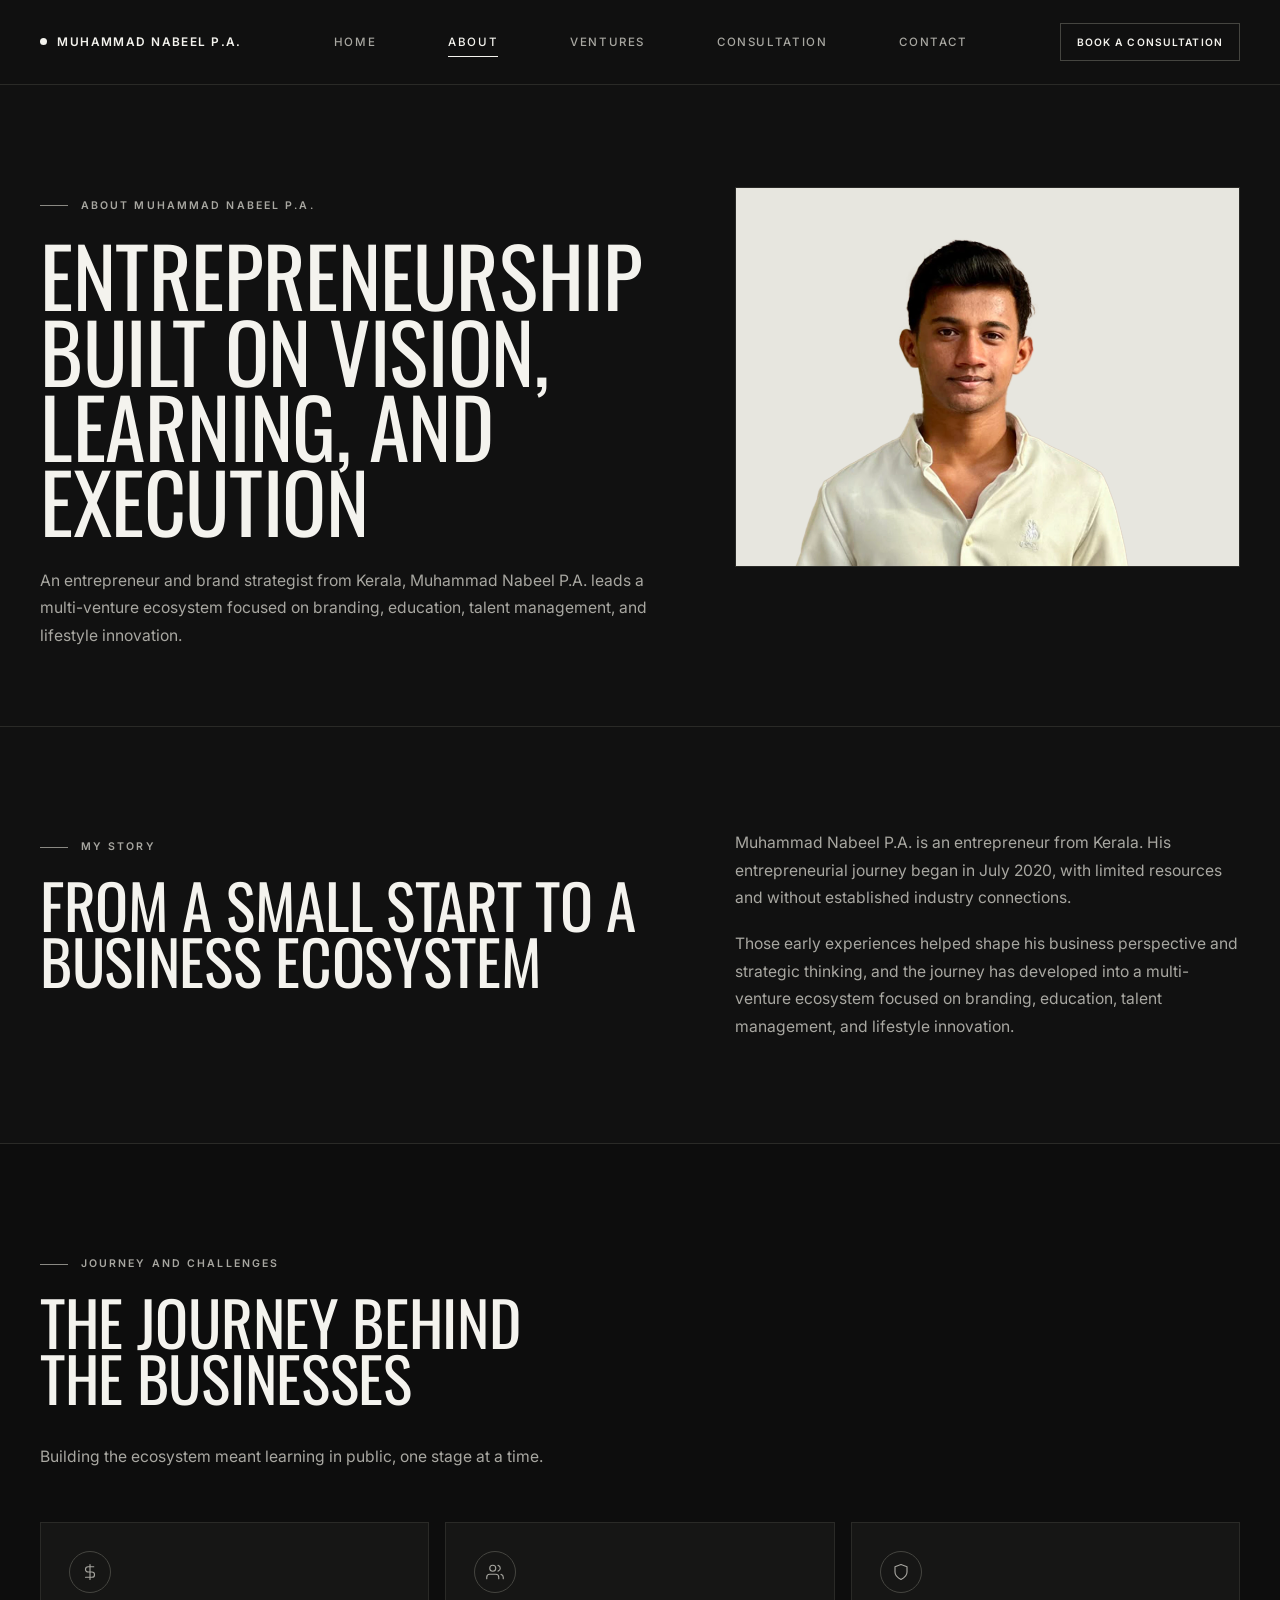
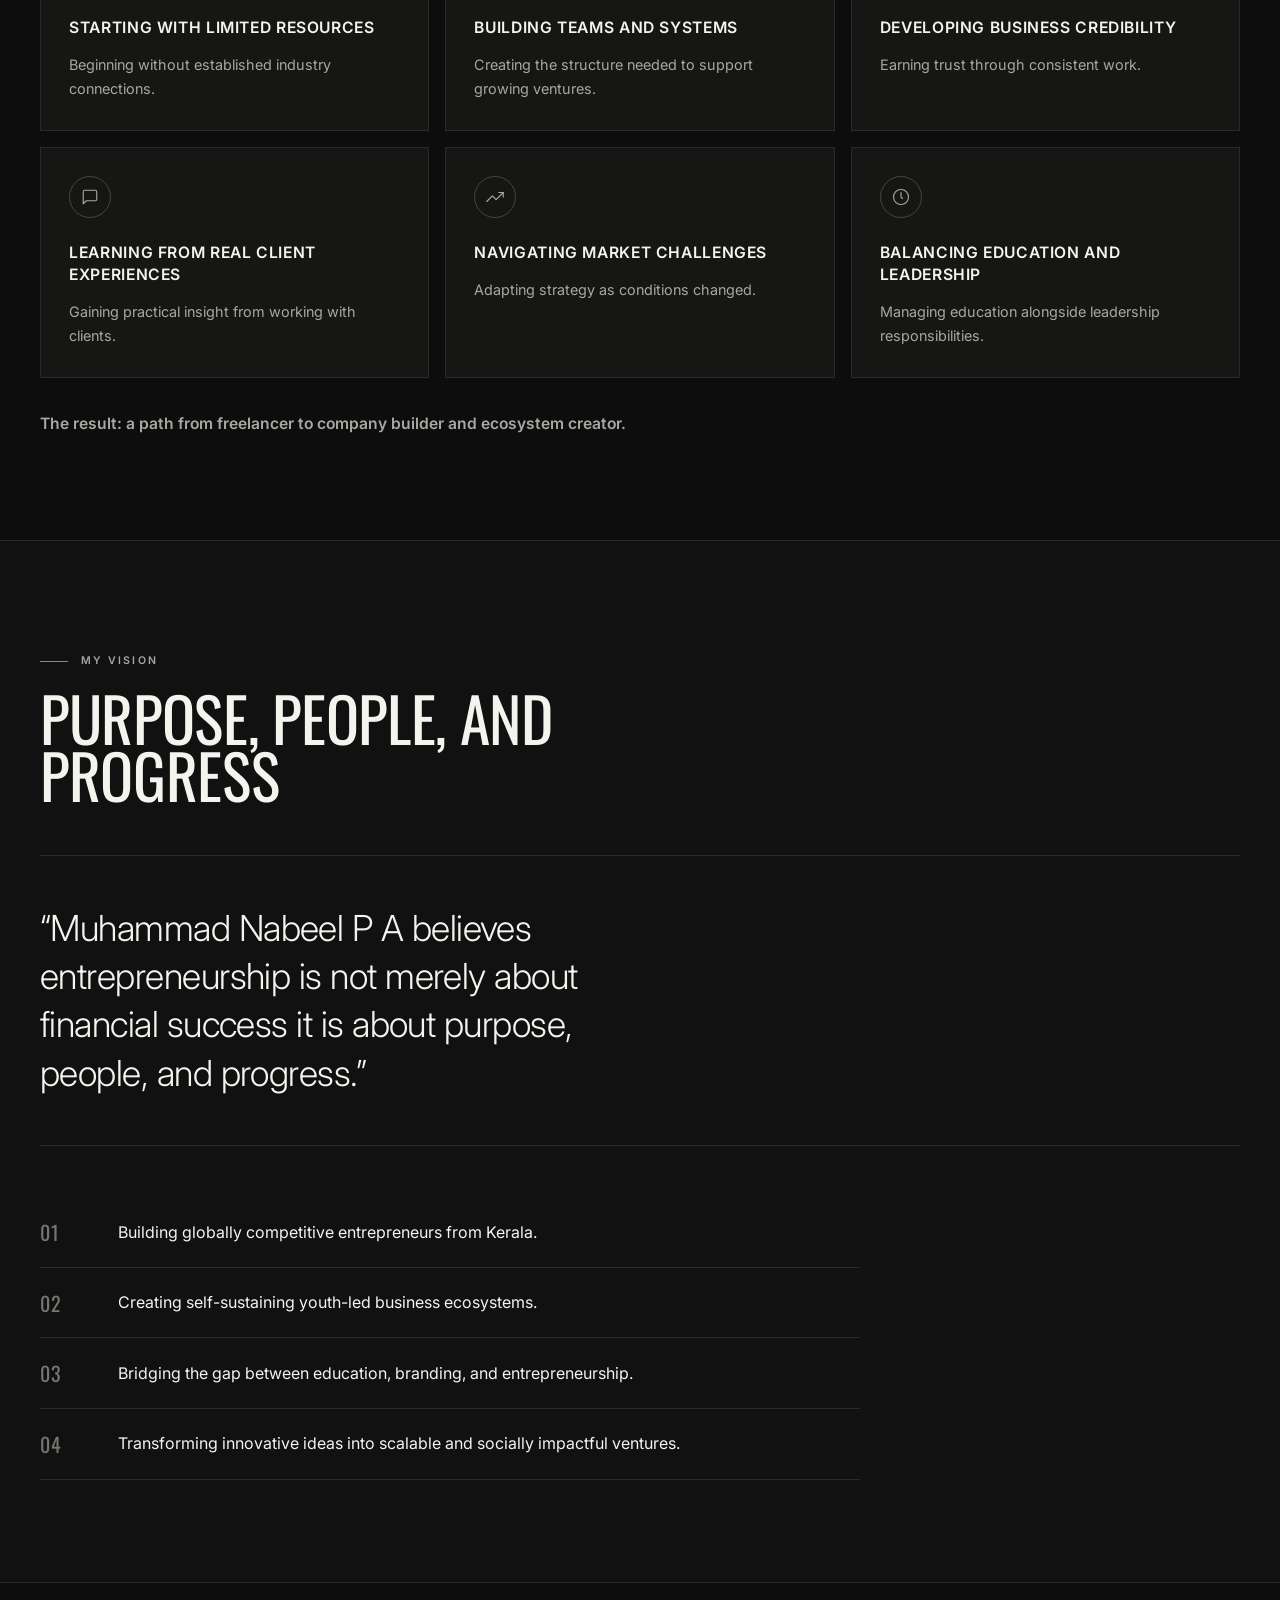
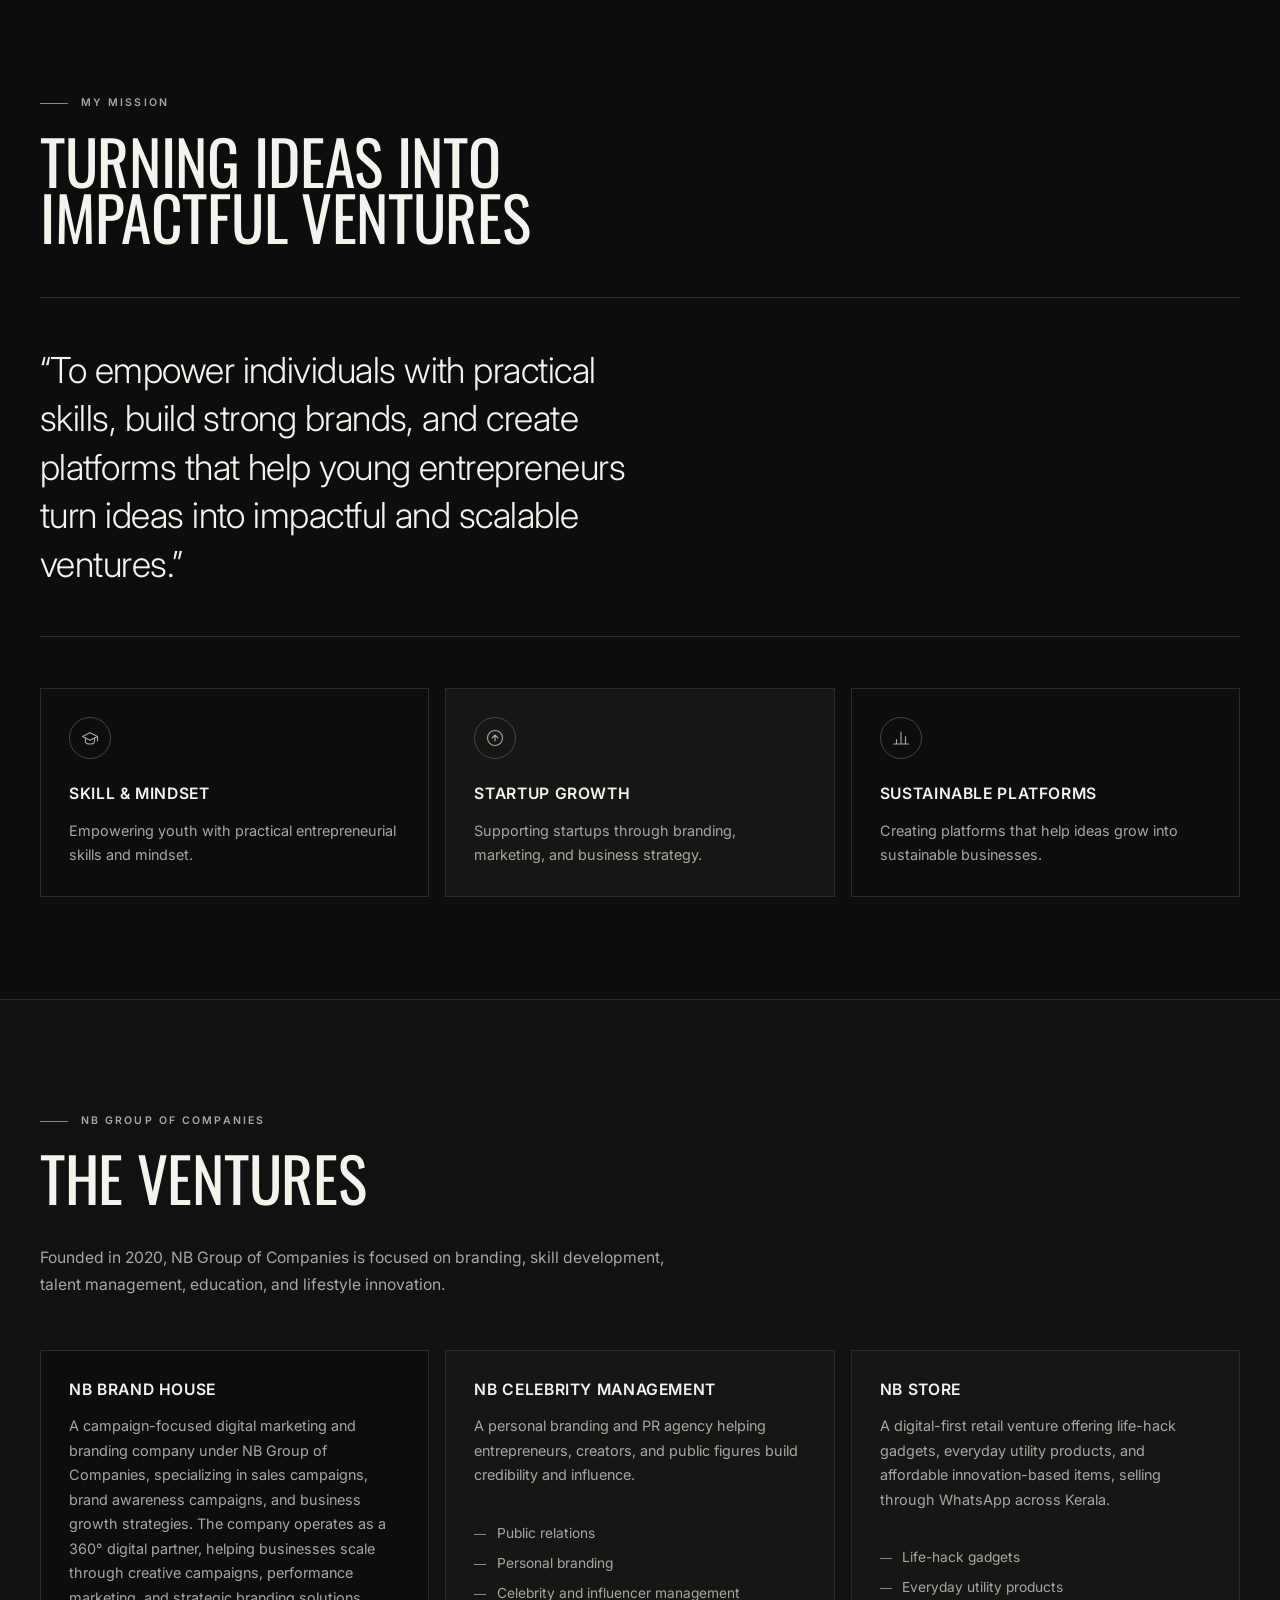
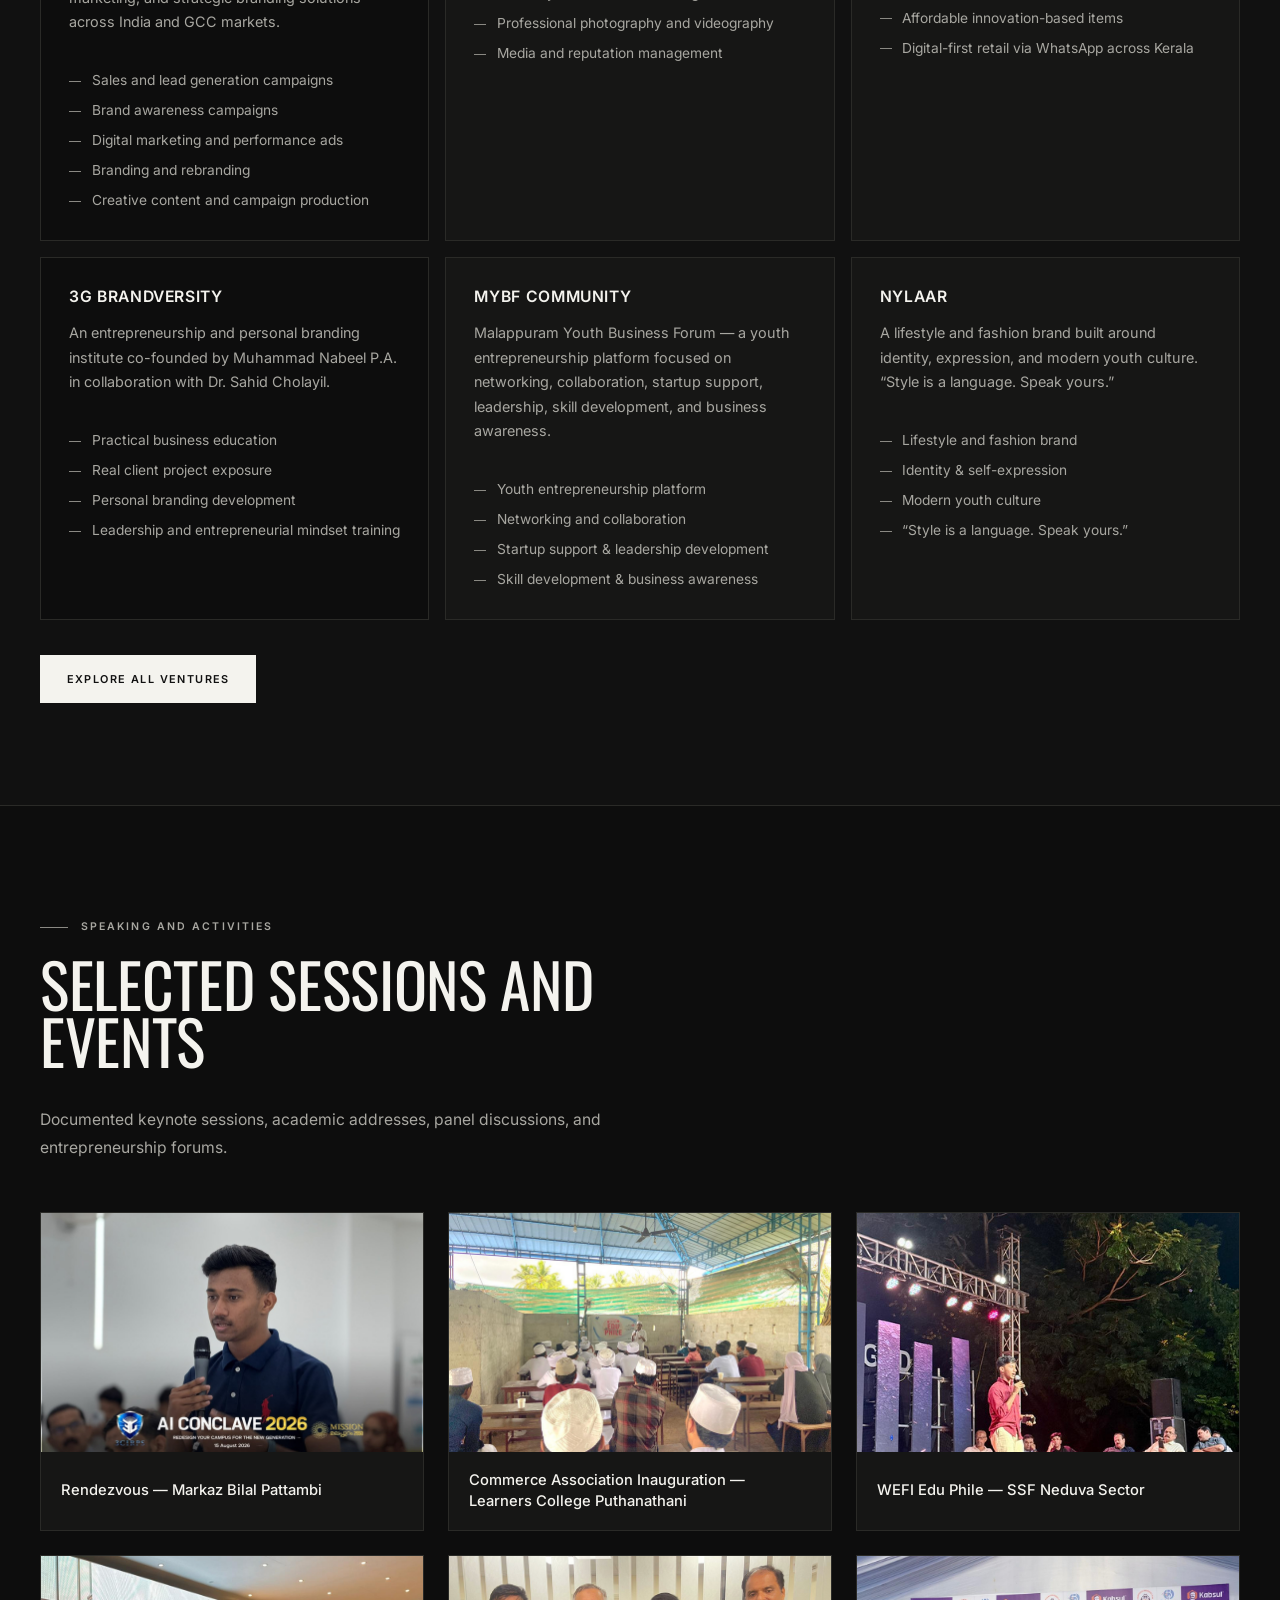
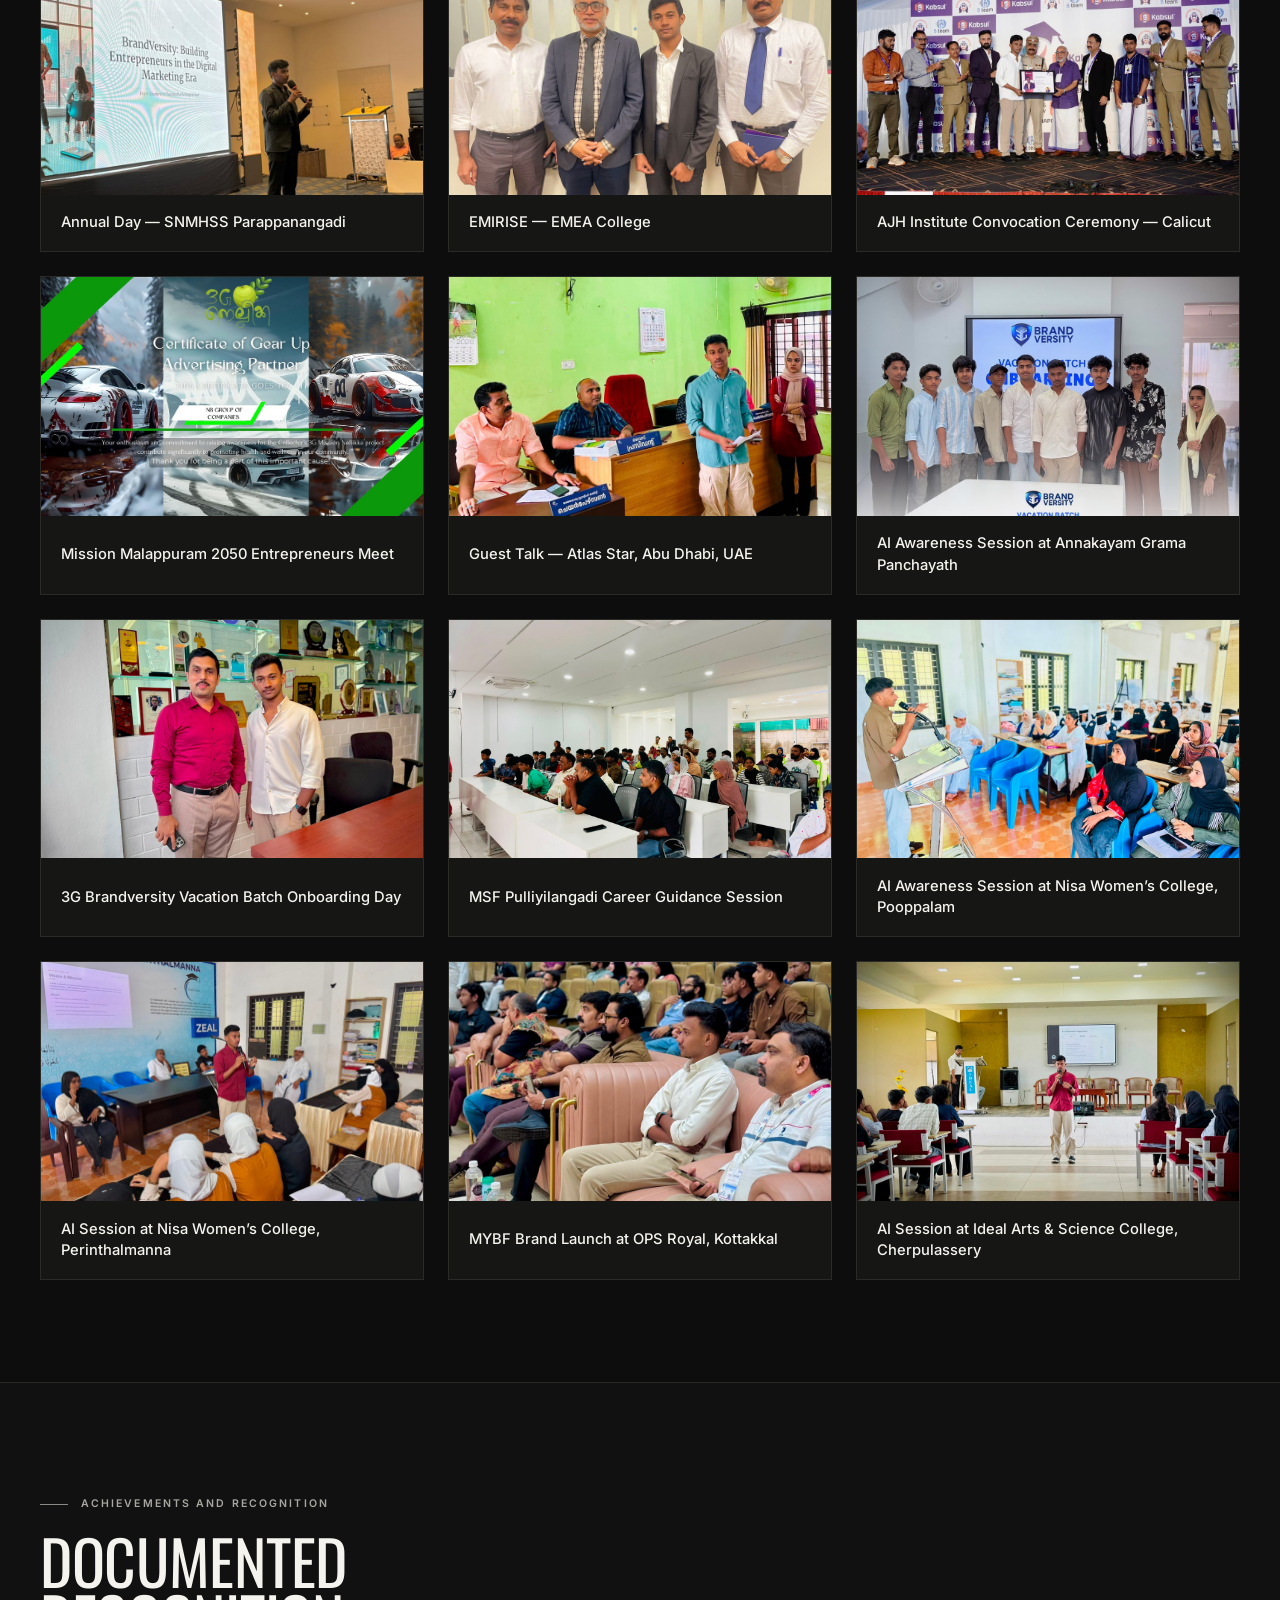
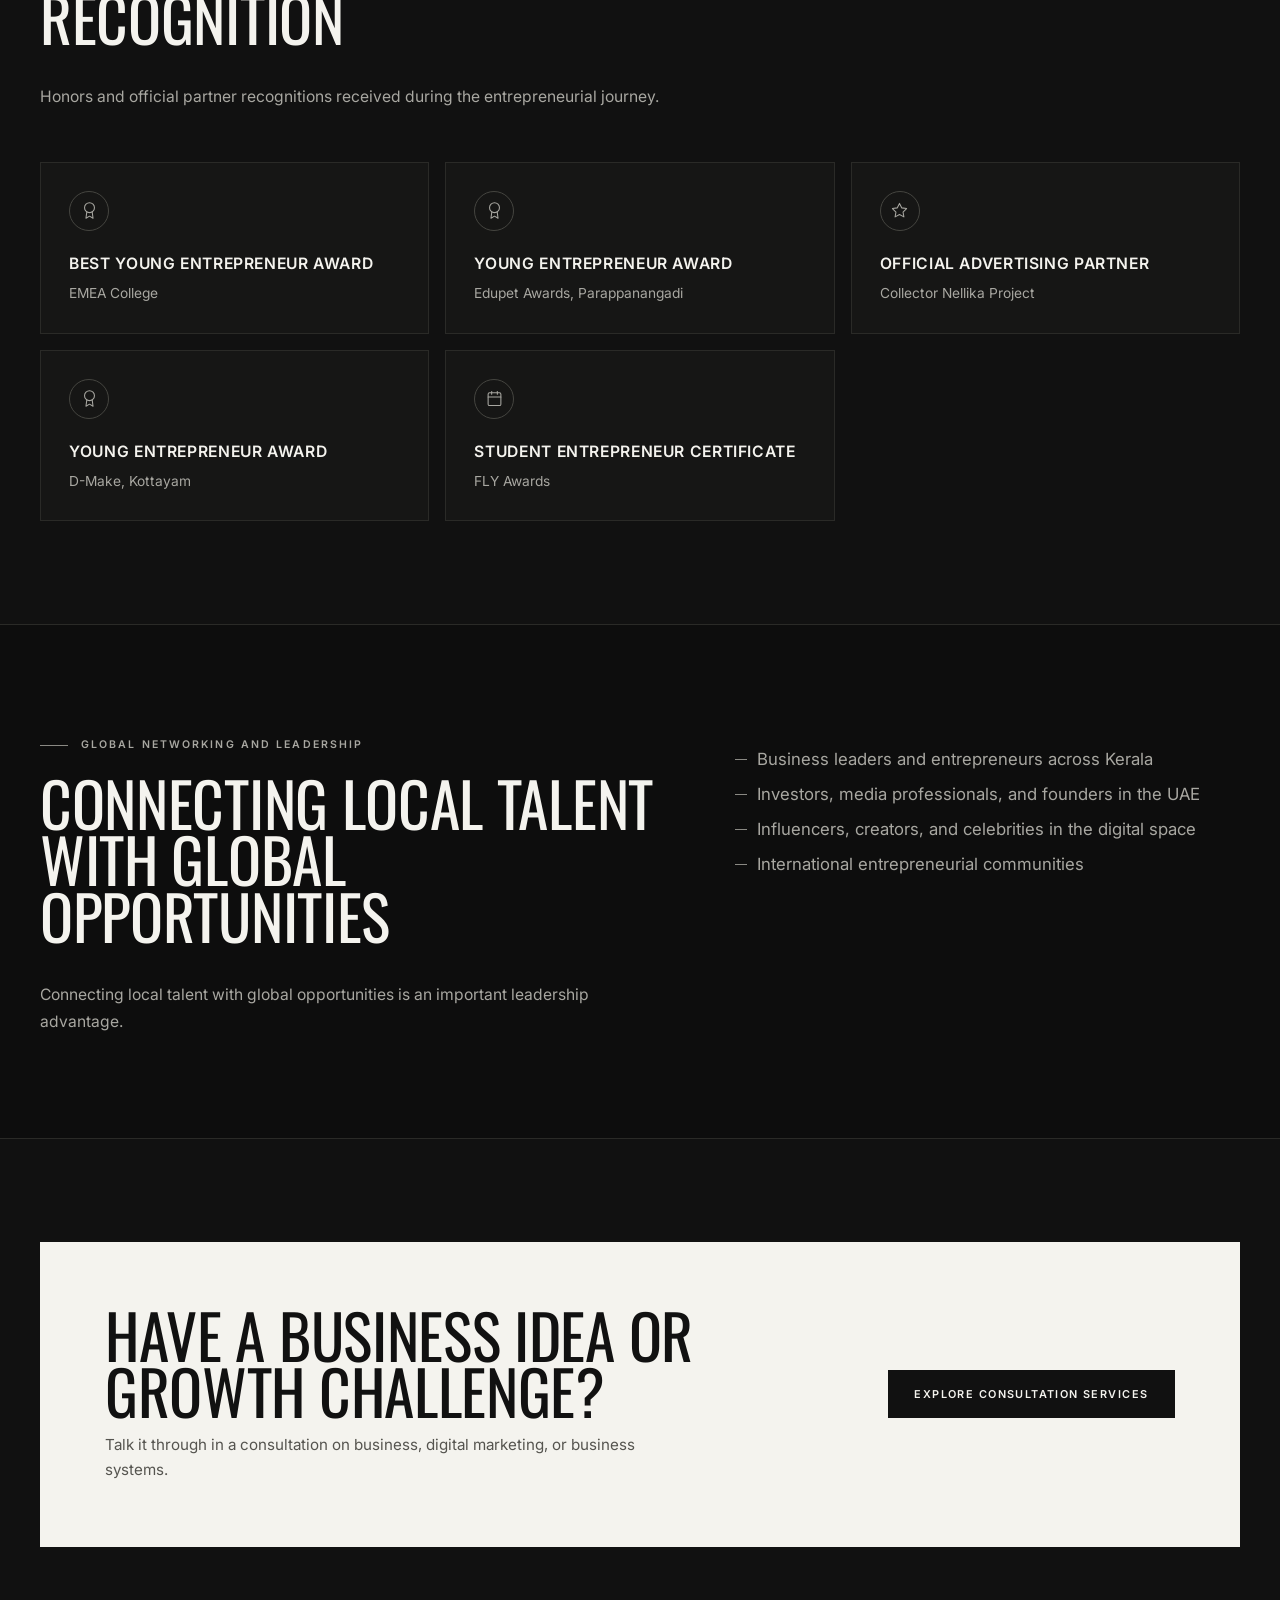
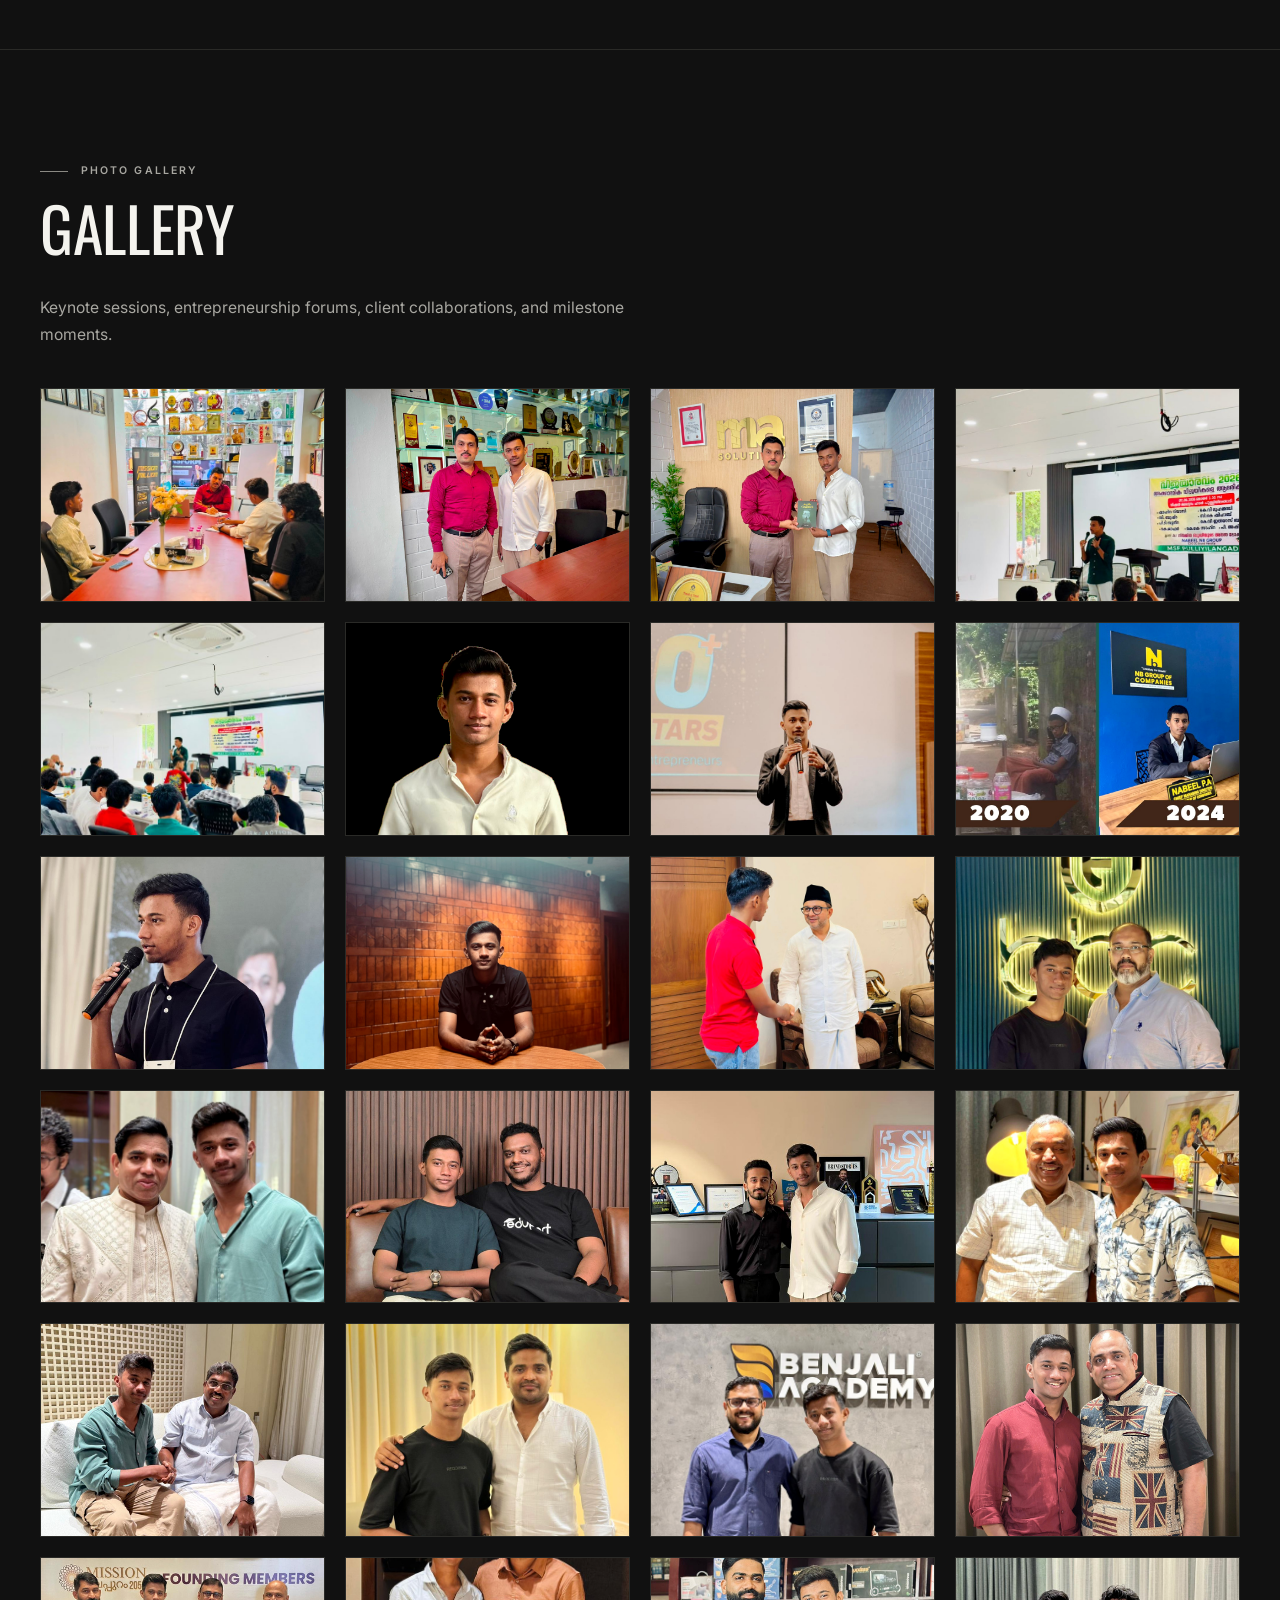
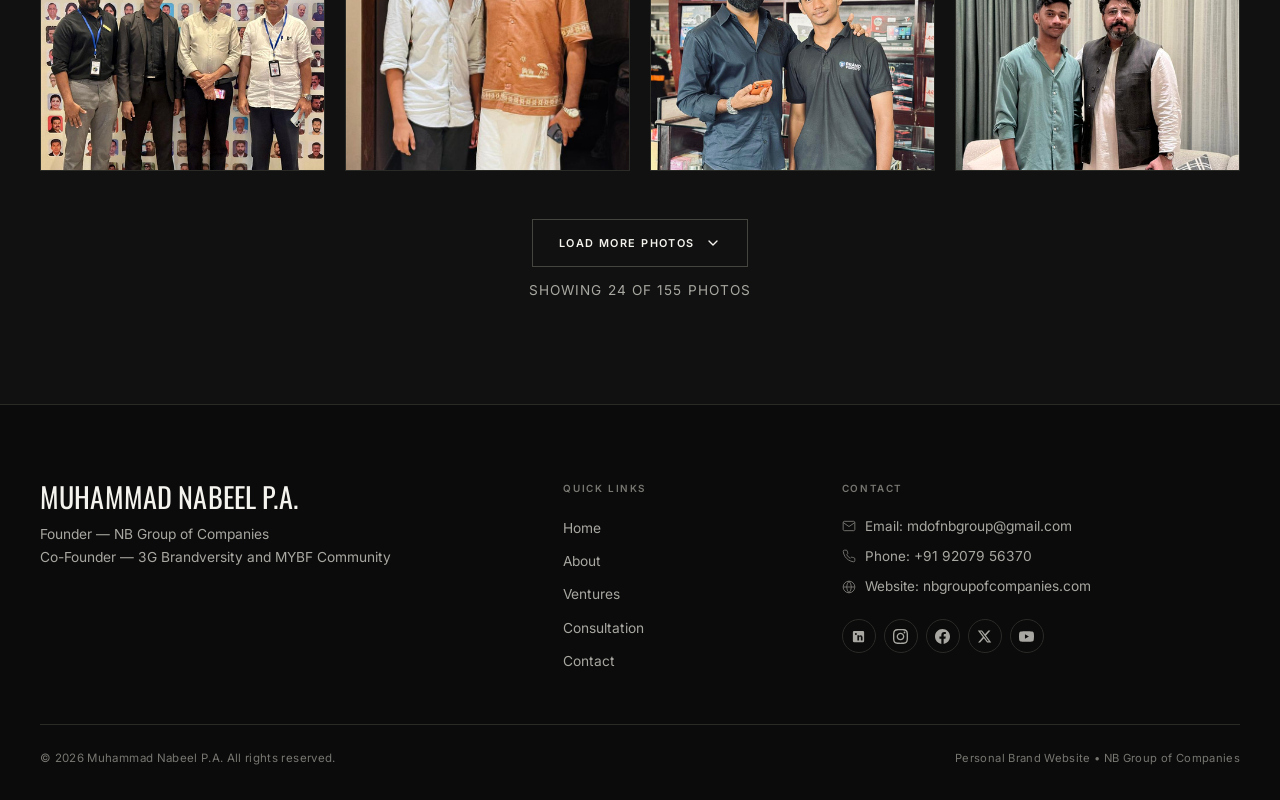
==== commit 9405241d: "Redesign site with electric blue theme and add photo gallery - Switch palette to black and electric " ====
--- a/about.html
+++ b/about.html
@@ -12,7 +12,7 @@
   <link rel="icon" href="favicon.ico">
   <link rel="preconnect" href="https://fonts.googleapis.com">
   <link rel="preconnect" href="https://fonts.gstatic.com" crossorigin>
-  <link href="https://fonts.googleapis.com/css2?family=Anton&family=Inter:wght@300;400;500;600&display=swap" rel="stylesheet">
+  <link href="https://fonts.googleapis.com/css2?family=Oswald:wght@400;500;600&family=Inter:wght@300;400;500;600&display=swap" rel="stylesheet">
   <link rel="stylesheet" href="css/style.css">
 </head>
 <body>
@@ -269,96 +269,200 @@
           <p class="lead">Documented keynote sessions, academic addresses, panel discussions, and entrepreneurship forums.</p>
         </div>
         <div class="events-grid">
-          <div class="event-card">
-            <div class="event-icon" aria-hidden="true">
-              <svg viewBox="0 0 24 24"><path d="M12 1a3 3 0 0 0-3 3v8a3 3 0 0 0 6 0V4a3 3 0 0 0-3-3z"/><path d="M19 10v2a7 7 0 0 1-14 0v-2"/><line x1="12" y1="19" x2="12" y2="23"/><line x1="8" y1="23" x2="16" y2="23"/></svg>
-            </div>
-            <div class="event-name">Rendezvous &mdash; Markaz Bilal Pattambi</div>
-          </div>
-          <div class="event-card">
-            <div class="event-icon" aria-hidden="true">
-              <svg viewBox="0 0 24 24"><path d="M12 1a3 3 0 0 0-3 3v8a3 3 0 0 0 6 0V4a3 3 0 0 0-3-3z"/><path d="M19 10v2a7 7 0 0 1-14 0v-2"/><line x1="12" y1="19" x2="12" y2="23"/><line x1="8" y1="23" x2="16" y2="23"/></svg>
-            </div>
-            <div class="event-name">Commerce Association Inauguration &mdash; Learners College Puthanathani</div>
-          </div>
-          <div class="event-card">
-            <div class="event-icon" aria-hidden="true">
-              <svg viewBox="0 0 24 24"><path d="M12 1a3 3 0 0 0-3 3v8a3 3 0 0 0 6 0V4a3 3 0 0 0-3-3z"/><path d="M19 10v2a7 7 0 0 1-14 0v-2"/><line x1="12" y1="19" x2="12" y2="23"/><line x1="8" y1="23" x2="16" y2="23"/></svg>
-            </div>
-            <div class="event-name">WEFI Edu Phile &mdash; SSF Neduva Sector</div>
-          </div>
-          <div class="event-card">
-            <div class="event-icon" aria-hidden="true">
-              <svg viewBox="0 0 24 24"><path d="M12 1a3 3 0 0 0-3 3v8a3 3 0 0 0 6 0V4a3 3 0 0 0-3-3z"/><path d="M19 10v2a7 7 0 0 1-14 0v-2"/><line x1="12" y1="19" x2="12" y2="23"/><line x1="8" y1="23" x2="16" y2="23"/></svg>
-            </div>
-            <div class="event-name">Annual Day &mdash; SNMHSS Parappanangadi</div>
-          </div>
-          <div class="event-card">
-            <div class="event-icon" aria-hidden="true">
-              <svg viewBox="0 0 24 24"><path d="M12 1a3 3 0 0 0-3 3v8a3 3 0 0 0 6 0V4a3 3 0 0 0-3-3z"/><path d="M19 10v2a7 7 0 0 1-14 0v-2"/><line x1="12" y1="19" x2="12" y2="23"/><line x1="8" y1="23" x2="16" y2="23"/></svg>
-            </div>
-            <div class="event-name">EMIRISE &mdash; EMEA College</div>
-          </div>
-          <div class="event-card">
-            <div class="event-icon" aria-hidden="true">
-              <svg viewBox="0 0 24 24"><path d="M12 1a3 3 0 0 0-3 3v8a3 3 0 0 0 6 0V4a3 3 0 0 0-3-3z"/><path d="M19 10v2a7 7 0 0 1-14 0v-2"/><line x1="12" y1="19" x2="12" y2="23"/><line x1="8" y1="23" x2="16" y2="23"/></svg>
-            </div>
-            <div class="event-name">AJH Institute Convocation Ceremony &mdash; Calicut</div>
-          </div>
-          <div class="event-card">
-            <div class="event-icon" aria-hidden="true">
-              <svg viewBox="0 0 24 24"><path d="M12 1a3 3 0 0 0-3 3v8a3 3 0 0 0 6 0V4a3 3 0 0 0-3-3z"/><path d="M19 10v2a7 7 0 0 1-14 0v-2"/><line x1="12" y1="19" x2="12" y2="23"/><line x1="8" y1="23" x2="16" y2="23"/></svg>
-            </div>
-            <div class="event-name">Mission Malappuram 2050 Entrepreneurs Meet</div>
-          </div>
-          <div class="event-card">
-            <div class="event-icon" aria-hidden="true">
-              <svg viewBox="0 0 24 24"><path d="M12 1a3 3 0 0 0-3 3v8a3 3 0 0 0 6 0V4a3 3 0 0 0-3-3z"/><path d="M19 10v2a7 7 0 0 1-14 0v-2"/><line x1="12" y1="19" x2="12" y2="23"/><line x1="8" y1="23" x2="16" y2="23"/></svg>
-            </div>
-            <div class="event-name">Guest Talk &mdash; Atlas Star, Abu Dhabi, UAE</div>
-          </div>
-          <div class="event-card">
-            <div class="event-icon" aria-hidden="true">
-              <svg viewBox="0 0 24 24"><path d="M12 1a3 3 0 0 0-3 3v8a3 3 0 0 0 6 0V4a3 3 0 0 0-3-3z"/><path d="M19 10v2a7 7 0 0 1-14 0v-2"/><line x1="12" y1="19" x2="12" y2="23"/><line x1="8" y1="23" x2="16" y2="23"/></svg>
-            </div>
-            <div class="event-name">AI Awareness Session at Annakayam Grama Panchayath</div>
-          </div>
-          <div class="event-card">
-            <div class="event-icon" aria-hidden="true">
-              <svg viewBox="0 0 24 24"><path d="M12 1a3 3 0 0 0-3 3v8a3 3 0 0 0 6 0V4a3 3 0 0 0-3-3z"/><path d="M19 10v2a7 7 0 0 1-14 0v-2"/><line x1="12" y1="19" x2="12" y2="23"/><line x1="8" y1="23" x2="16" y2="23"/></svg>
-            </div>
-            <div class="event-name">3G Brandversity Vacation Batch Onboarding Day</div>
-          </div>
-          <div class="event-card">
-            <div class="event-icon" aria-hidden="true">
-              <svg viewBox="0 0 24 24"><path d="M12 1a3 3 0 0 0-3 3v8a3 3 0 0 0 6 0V4a3 3 0 0 0-3-3z"/><path d="M19 10v2a7 7 0 0 1-14 0v-2"/><line x1="12" y1="19" x2="12" y2="23"/><line x1="8" y1="23" x2="16" y2="23"/></svg>
-            </div>
-            <div class="event-name">MSF Pulliyilangadi Career Guidance Session</div>
-          </div>
-          <div class="event-card">
-            <div class="event-icon" aria-hidden="true">
-              <svg viewBox="0 0 24 24"><path d="M12 1a3 3 0 0 0-3 3v8a3 3 0 0 0 6 0V4a3 3 0 0 0-3-3z"/><path d="M19 10v2a7 7 0 0 1-14 0v-2"/><line x1="12" y1="19" x2="12" y2="23"/><line x1="8" y1="23" x2="16" y2="23"/></svg>
-            </div>
-            <div class="event-name">AI Awareness Session at Nisa Women’s College, Pooppalam</div>
-          </div>
-          <div class="event-card">
-            <div class="event-icon" aria-hidden="true">
-              <svg viewBox="0 0 24 24"><path d="M12 1a3 3 0 0 0-3 3v8a3 3 0 0 0 6 0V4a3 3 0 0 0-3-3z"/><path d="M19 10v2a7 7 0 0 1-14 0v-2"/><line x1="12" y1="19" x2="12" y2="23"/><line x1="8" y1="23" x2="16" y2="23"/></svg>
-            </div>
-            <div class="event-name">AI Session at Nisa Women’s College, Perinthalmanna</div>
-          </div>
-          <div class="event-card">
-            <div class="event-icon" aria-hidden="true">
-              <svg viewBox="0 0 24 24"><path d="M12 1a3 3 0 0 0-3 3v8a3 3 0 0 0 6 0V4a3 3 0 0 0-3-3z"/><path d="M19 10v2a7 7 0 0 1-14 0v-2"/><line x1="12" y1="19" x2="12" y2="23"/><line x1="8" y1="23" x2="16" y2="23"/></svg>
-            </div>
-            <div class="event-name">MYBF Brand Launch at OPS Royal, Kottakkal</div>
-          </div>
-          <div class="event-card">
-            <div class="event-icon" aria-hidden="true">
-              <svg viewBox="0 0 24 24"><path d="M12 1a3 3 0 0 0-3 3v8a3 3 0 0 0 6 0V4a3 3 0 0 0-3-3z"/><path d="M19 10v2a7 7 0 0 1-14 0v-2"/><line x1="12" y1="19" x2="12" y2="23"/><line x1="8" y1="23" x2="16" y2="23"/></svg>
-            </div>
-            <div class="event-name">AI Session at Ideal Arts &amp; Science College, Cherpulassery</div>
-          </div>
+          <!-- 1. Rendezvous — Markaz Bilal Pattambi -->
+          <article class="event-card" data-event-img="assets/images/gallery/page_26_image_120.png" data-event-title="Rendezvous &mdash; Markaz Bilal Pattambi" tabindex="0" role="button" aria-label="View photo: Rendezvous — Markaz Bilal Pattambi">
+            <div class="event-thumb-wrap">
+              <img src="assets/images/gallery/page_26_image_120.png" alt="Rendezvous — Markaz Bilal Pattambi" class="event-thumb" loading="lazy">
+              <div class="event-thumb-overlay" aria-hidden="true">
+                <svg viewBox="0 0 24 24" fill="none" stroke="currentColor" stroke-width="2" stroke-linecap="round" stroke-linejoin="round" width="22" height="22"><path d="M15 3h6v6M9 21H3v-6M21 3l-7 7M3 21l7-7"/></svg>
+              </div>
+            </div>
+            <div class="event-content">
+              <div class="event-name">Rendezvous &mdash; Markaz Bilal Pattambi</div>
+            </div>
+          </article>
+
+          <!-- 2. Commerce Association Inauguration — Learners College Puthanathani -->
+          <article class="event-card" data-event-img="assets/images/gallery/page_27_image_124.png" data-event-title="Commerce Association Inauguration &mdash; Learners College Puthanathani" tabindex="0" role="button" aria-label="View photo: Commerce Association Inauguration — Learners College Puthanathani">
+            <div class="event-thumb-wrap">
+              <img src="assets/images/gallery/page_27_image_124.png" alt="Commerce Association Inauguration — Learners College Puthanathani" class="event-thumb" loading="lazy">
+              <div class="event-thumb-overlay" aria-hidden="true">
+                <svg viewBox="0 0 24 24" fill="none" stroke="currentColor" stroke-width="2" stroke-linecap="round" stroke-linejoin="round" width="22" height="22"><path d="M15 3h6v6M9 21H3v-6M21 3l-7 7M3 21l7-7"/></svg>
+              </div>
+            </div>
+            <div class="event-content">
+              <div class="event-name">Commerce Association Inauguration &mdash; Learners College Puthanathani</div>
+            </div>
+          </article>
+
+          <!-- 3. WEFI Edu Phile — SSF Neduva Sector -->
+          <article class="event-card" data-event-img="assets/images/gallery/page_28_image_128.png" data-event-title="WEFI Edu Phile &mdash; SSF Neduva Sector" tabindex="0" role="button" aria-label="View photo: WEFI Edu Phile — SSF Neduva Sector">
+            <div class="event-thumb-wrap">
+              <img src="assets/images/gallery/page_28_image_128.png" alt="WEFI Edu Phile — SSF Neduva Sector" class="event-thumb" loading="lazy">
+              <div class="event-thumb-overlay" aria-hidden="true">
+                <svg viewBox="0 0 24 24" fill="none" stroke="currentColor" stroke-width="2" stroke-linecap="round" stroke-linejoin="round" width="22" height="22"><path d="M15 3h6v6M9 21H3v-6M21 3l-7 7M3 21l7-7"/></svg>
+              </div>
+            </div>
+            <div class="event-content">
+              <div class="event-name">WEFI Edu Phile &mdash; SSF Neduva Sector</div>
+            </div>
+          </article>
+
+          <!-- 4. Annual Day — SNMHSS Parappanangadi -->
+          <article class="event-card" data-event-img="assets/images/gallery/page_29_image_131.png" data-event-title="Annual Day &mdash; SNMHSS Parappanangadi" tabindex="0" role="button" aria-label="View photo: Annual Day — SNMHSS Parappanangadi">
+            <div class="event-thumb-wrap">
+              <img src="assets/images/gallery/page_29_image_131.png" alt="Annual Day — SNMHSS Parappanangadi" class="event-thumb" loading="lazy">
+              <div class="event-thumb-overlay" aria-hidden="true">
+                <svg viewBox="0 0 24 24" fill="none" stroke="currentColor" stroke-width="2" stroke-linecap="round" stroke-linejoin="round" width="22" height="22"><path d="M15 3h6v6M9 21H3v-6M21 3l-7 7M3 21l7-7"/></svg>
+              </div>
+            </div>
+            <div class="event-content">
+              <div class="event-name">Annual Day &mdash; SNMHSS Parappanangadi</div>
+            </div>
+          </article>
+
+          <!-- 5. EMIRISE — EMEA College -->
+          <article class="event-card" data-event-img="assets/images/gallery/page_30_image_135.png" data-event-title="EMIRISE &mdash; EMEA College" tabindex="0" role="button" aria-label="View photo: EMIRISE — EMEA College">
+            <div class="event-thumb-wrap">
+              <img src="assets/images/gallery/page_30_image_135.png" alt="EMIRISE — EMEA College" class="event-thumb" loading="lazy">
+              <div class="event-thumb-overlay" aria-hidden="true">
+                <svg viewBox="0 0 24 24" fill="none" stroke="currentColor" stroke-width="2" stroke-linecap="round" stroke-linejoin="round" width="22" height="22"><path d="M15 3h6v6M9 21H3v-6M21 3l-7 7M3 21l7-7"/></svg>
+              </div>
+            </div>
+            <div class="event-content">
+              <div class="event-name">EMIRISE &mdash; EMEA College</div>
+            </div>
+          </article>
+
+          <!-- 6. AJH Institute Convocation Ceremony — Calicut -->
+          <article class="event-card" data-event-img="assets/images/gallery/page_31_image_137.png" data-event-title="AJH Institute Convocation Ceremony &mdash; Calicut" tabindex="0" role="button" aria-label="View photo: AJH Institute Convocation Ceremony — Calicut">
+            <div class="event-thumb-wrap">
+              <img src="assets/images/gallery/page_31_image_137.png" alt="AJH Institute Convocation Ceremony — Calicut" class="event-thumb" loading="lazy">
+              <div class="event-thumb-overlay" aria-hidden="true">
+                <svg viewBox="0 0 24 24" fill="none" stroke="currentColor" stroke-width="2" stroke-linecap="round" stroke-linejoin="round" width="22" height="22"><path d="M15 3h6v6M9 21H3v-6M21 3l-7 7M3 21l7-7"/></svg>
+              </div>
+            </div>
+            <div class="event-content">
+              <div class="event-name">AJH Institute Convocation Ceremony &mdash; Calicut</div>
+            </div>
+          </article>
+
+          <!-- 7. Mission Malappuram 2050 Entrepreneurs Meet -->
+          <article class="event-card" data-event-img="assets/images/gallery/page_32_image_140.png" data-event-title="Mission Malappuram 2050 Entrepreneurs Meet" tabindex="0" role="button" aria-label="View photo: Mission Malappuram 2050 Entrepreneurs Meet">
+            <div class="event-thumb-wrap">
+              <img src="assets/images/gallery/page_32_image_140.png" alt="Mission Malappuram 2050 Entrepreneurs Meet" class="event-thumb" loading="lazy">
+              <div class="event-thumb-overlay" aria-hidden="true">
+                <svg viewBox="0 0 24 24" fill="none" stroke="currentColor" stroke-width="2" stroke-linecap="round" stroke-linejoin="round" width="22" height="22"><path d="M15 3h6v6M9 21H3v-6M21 3l-7 7M3 21l7-7"/></svg>
+              </div>
+            </div>
+            <div class="event-content">
+              <div class="event-name">Mission Malappuram 2050 Entrepreneurs Meet</div>
+            </div>
+          </article>
+
+          <!-- 8. Guest Talk — Atlas Star, Abu Dhabi, UAE -->
+          <article class="event-card" data-event-img="assets/images/gallery/page_33_image_143.png" data-event-title="Guest Talk &mdash; Atlas Star, Abu Dhabi, UAE" tabindex="0" role="button" aria-label="View photo: Guest Talk — Atlas Star, Abu Dhabi, UAE">
+            <div class="event-thumb-wrap">
+              <img src="assets/images/gallery/page_33_image_143.png" alt="Guest Talk — Atlas Star, Abu Dhabi, UAE" class="event-thumb" loading="lazy">
+              <div class="event-thumb-overlay" aria-hidden="true">
+                <svg viewBox="0 0 24 24" fill="none" stroke="currentColor" stroke-width="2" stroke-linecap="round" stroke-linejoin="round" width="22" height="22"><path d="M15 3h6v6M9 21H3v-6M21 3l-7 7M3 21l7-7"/></svg>
+              </div>
+            </div>
+            <div class="event-content">
+              <div class="event-name">Guest Talk &mdash; Atlas Star, Abu Dhabi, UAE</div>
+            </div>
+          </article>
+
+          <!-- 9. AI Awareness Session at Annakayam Grama Panchayath -->
+          <article class="event-card" data-event-img="assets/images/gallery/page_34_image_146.png" data-event-title="AI Awareness Session at Annakayam Grama Panchayath" tabindex="0" role="button" aria-label="View photo: AI Awareness Session at Annakayam Grama Panchayath">
+            <div class="event-thumb-wrap">
+              <img src="assets/images/gallery/page_34_image_146.png" alt="AI Awareness Session at Annakayam Grama Panchayath" class="event-thumb" loading="lazy">
+              <div class="event-thumb-overlay" aria-hidden="true">
+                <svg viewBox="0 0 24 24" fill="none" stroke="currentColor" stroke-width="2" stroke-linecap="round" stroke-linejoin="round" width="22" height="22"><path d="M15 3h6v6M9 21H3v-6M21 3l-7 7M3 21l7-7"/></svg>
+              </div>
+            </div>
+            <div class="event-content">
+              <div class="event-name">AI Awareness Session at Annakayam Grama Panchayath</div>
+            </div>
+          </article>
+
+          <!-- 10. 3G Brandversity Vacation Batch Onboarding Day -->
+          <article class="event-card" data-event-img="assets/images/gallery/page_35_image_149.png" data-event-title="3G Brandversity Vacation Batch Onboarding Day" tabindex="0" role="button" aria-label="View photo: 3G Brandversity Vacation Batch Onboarding Day">
+            <div class="event-thumb-wrap">
+              <img src="assets/images/gallery/page_35_image_149.png" alt="3G Brandversity Vacation Batch Onboarding Day" class="event-thumb" loading="lazy">
+              <div class="event-thumb-overlay" aria-hidden="true">
+                <svg viewBox="0 0 24 24" fill="none" stroke="currentColor" stroke-width="2" stroke-linecap="round" stroke-linejoin="round" width="22" height="22"><path d="M15 3h6v6M9 21H3v-6M21 3l-7 7M3 21l7-7"/></svg>
+              </div>
+            </div>
+            <div class="event-content">
+              <div class="event-name">3G Brandversity Vacation Batch Onboarding Day</div>
+            </div>
+          </article>
+
+          <!-- 11. MSF Pulliyilangadi Career Guidance Session -->
+          <article class="event-card" data-event-img="assets/images/gallery/page_36_image_153.png" data-event-title="MSF Pulliyilangadi Career Guidance Session" tabindex="0" role="button" aria-label="View photo: MSF Pulliyilangadi Career Guidance Session">
+            <div class="event-thumb-wrap">
+              <img src="assets/images/gallery/page_36_image_153.png" alt="MSF Pulliyilangadi Career Guidance Session" class="event-thumb" loading="lazy">
+              <div class="event-thumb-overlay" aria-hidden="true">
+                <svg viewBox="0 0 24 24" fill="none" stroke="currentColor" stroke-width="2" stroke-linecap="round" stroke-linejoin="round" width="22" height="22"><path d="M15 3h6v6M9 21H3v-6M21 3l-7 7M3 21l7-7"/></svg>
+              </div>
+            </div>
+            <div class="event-content">
+              <div class="event-name">MSF Pulliyilangadi Career Guidance Session</div>
+            </div>
+          </article>
+
+          <!-- 12. AI Awareness Session at Nisa Women’s College, Pooppalam -->
+          <article class="event-card" data-event-img="assets/images/gallery/page_37_image_156.png" data-event-title="AI Awareness Session at Nisa Women’s College, Pooppalam" tabindex="0" role="button" aria-label="View photo: AI Awareness Session at Nisa Women’s College, Pooppalam">
+            <div class="event-thumb-wrap">
+              <img src="assets/images/gallery/page_37_image_156.png" alt="AI Awareness Session at Nisa Women’s College, Pooppalam" class="event-thumb" loading="lazy">
+              <div class="event-thumb-overlay" aria-hidden="true">
+                <svg viewBox="0 0 24 24" fill="none" stroke="currentColor" stroke-width="2" stroke-linecap="round" stroke-linejoin="round" width="22" height="22"><path d="M15 3h6v6M9 21H3v-6M21 3l-7 7M3 21l7-7"/></svg>
+              </div>
+            </div>
+            <div class="event-content">
+              <div class="event-name">AI Awareness Session at Nisa Women’s College, Pooppalam</div>
+            </div>
+          </article>
+
+          <!-- 13. AI Session at Nisa Women’s College, Perinthalmanna -->
+          <article class="event-card" data-event-img="assets/images/gallery/page_38_image_161.png" data-event-title="AI Session at Nisa Women’s College, Perinthalmanna" tabindex="0" role="button" aria-label="View photo: AI Session at Nisa Women’s College, Perinthalmanna">
+            <div class="event-thumb-wrap">
+              <img src="assets/images/gallery/page_38_image_161.png" alt="AI Session at Nisa Women’s College, Perinthalmanna" class="event-thumb" loading="lazy">
+              <div class="event-thumb-overlay" aria-hidden="true">
+                <svg viewBox="0 0 24 24" fill="none" stroke="currentColor" stroke-width="2" stroke-linecap="round" stroke-linejoin="round" width="22" height="22"><path d="M15 3h6v6M9 21H3v-6M21 3l-7 7M3 21l7-7"/></svg>
+              </div>
+            </div>
+            <div class="event-content">
+              <div class="event-name">AI Session at Nisa Women’s College, Perinthalmanna</div>
+            </div>
+          </article>
+
+          <!-- 14. MYBF Brand Launch at OPS Royal, Kottakkal -->
+          <article class="event-card" data-event-img="assets/images/gallery/page_39_image_164.png" data-event-title="MYBF Brand Launch at OPS Royal, Kottakkal" tabindex="0" role="button" aria-label="View photo: MYBF Brand Launch at OPS Royal, Kottakkal">
+            <div class="event-thumb-wrap">
+              <img src="assets/images/gallery/page_39_image_164.png" alt="MYBF Brand Launch at OPS Royal, Kottakkal" class="event-thumb" loading="lazy">
+              <div class="event-thumb-overlay" aria-hidden="true">
+                <svg viewBox="0 0 24 24" fill="none" stroke="currentColor" stroke-width="2" stroke-linecap="round" stroke-linejoin="round" width="22" height="22"><path d="M15 3h6v6M9 21H3v-6M21 3l-7 7M3 21l7-7"/></svg>
+              </div>
+            </div>
+            <div class="event-content">
+              <div class="event-name">MYBF Brand Launch at OPS Royal, Kottakkal</div>
+            </div>
+          </article>
+
+          <!-- 15. AI Session at Ideal Arts & Science College, Cherpulassery -->
+          <article class="event-card" data-event-img="assets/images/gallery/page_40_image_166.png" data-event-title="AI Session at Ideal Arts &amp; Science College, Cherpulassery" tabindex="0" role="button" aria-label="View photo: AI Session at Ideal Arts & Science College, Cherpulassery">
+            <div class="event-thumb-wrap">
+              <img src="assets/images/gallery/page_40_image_166.png" alt="AI Session at Ideal Arts & Science College, Cherpulassery" class="event-thumb" loading="lazy">
+              <div class="event-thumb-overlay" aria-hidden="true">
+                <svg viewBox="0 0 24 24" fill="none" stroke="currentColor" stroke-width="2" stroke-linecap="round" stroke-linejoin="round" width="22" height="22"><path d="M15 3h6v6M9 21H3v-6M21 3l-7 7M3 21l7-7"/></svg>
+              </div>
+            </div>
+            <div class="event-content">
+              <div class="event-name">AI Session at Ideal Arts &amp; Science College, Cherpulassery</div>
+            </div>
+          </article>
         </div>
       </div>
     </section>
@@ -440,7 +544,48 @@
         </div>
       </div>
     </section>
+
+    <!-- Section 11: Photo Gallery Section -->
+    <section class="gallery-section" id="gallery">
+      <div class="wrap">
+        <div class="sec-head gallery-head">
+          <span class="label">PHOTO GALLERY</span>
+          <h2>Gallery</h2>
+          <p class="lead">Keynote sessions, entrepreneurship forums, client collaborations, and milestone moments.</p>
+        </div>
+        <div class="gallery-grid" id="gallery-grid"></div>
+        <div class="gallery-load-more">
+          <button type="button" class="btn btn-outline" id="gallery-load-more-btn">
+            <span>Load More Photos</span>
+            <svg viewBox="0 0 24 24" fill="none" stroke="currentColor" stroke-width="2" stroke-linecap="round" stroke-linejoin="round" aria-hidden="true" width="16" height="16"><polyline points="6 9 12 15 18 9"></polyline></svg>
+          </button>
+        </div>
+        <div class="gallery-count" id="gallery-count-text"></div>
+      </div>
+    </section>
   </main>
+
+  <!-- Lightbox Modal -->
+  <div class="gallery-lightbox" id="gallery-lightbox" role="dialog" aria-modal="true" aria-label="Photo Gallery Lightbox">
+    <button type="button" class="lightbox-btn lightbox-close" id="lightbox-close" aria-label="Close lightbox">
+      <svg viewBox="0 0 24 24" aria-hidden="true"><line x1="18" y1="6" x2="6" y2="18"></line><line x1="6" y1="6" x2="18" y2="18"></line></svg>
+    </button>
+    <button type="button" class="lightbox-btn lightbox-prev" id="lightbox-prev" aria-label="Previous photo">
+      <svg viewBox="0 0 24 24" aria-hidden="true"><polyline points="15 18 9 12 15 6"></polyline></svg>
+    </button>
+    <button type="button" class="lightbox-btn lightbox-next" id="lightbox-next" aria-label="Next photo">
+      <svg viewBox="0 0 24 24" aria-hidden="true"><polyline points="9 18 15 12 9 6"></polyline></svg>
+    </button>
+    <div class="lightbox-content">
+      <div class="lightbox-img-wrapper">
+        <img class="lightbox-img" id="lightbox-img" src="" alt="">
+      </div>
+      <div class="lightbox-caption">
+        <span class="lightbox-counter" id="lightbox-counter">1 / 1</span>
+        <span>Muhammad Nabeel P.A. &bull; Official Portfolio</span>
+      </div>
+    </div>
+  </div>
 
   <!-- Global Footer -->
   <footer class="site-footer">
--- a/css/style.css
+++ b/css/style.css
@@ -1,11 +1,11 @@
 /* ==========================================================================
    MUHAMMAD NABEEL P.A. — MONOCHROME EDITORIAL THEME
    Palette: Black (#111111), warm white (#F4F3EE), neutral greys.
-   Typography: Anton (display) + Inter (body).
+   Typography: Oswald (display) + Inter (body).
    ========================================================================== */
 
 :root {
-  --font-display: "Anton", "Arial Narrow", "Oswald", sans-serif;
+  --font-display: "Oswald", "Arial Narrow", sans-serif;
   --font-body: "Inter", "Manrope", system-ui, -apple-system, "Segoe UI", sans-serif;
 
   --bg: #111111;
@@ -822,6 +822,31 @@
   stroke-linejoin: round;
 }
 
+.venture-logo-box {
+  display: flex;
+  align-items: center;
+  justify-content: flex-start;
+  min-height: 56px;
+  height: 56px;
+  margin-bottom: 1.5rem;
+}
+
+.venture-logo {
+  max-height: 54px;
+  max-width: 140px;
+  width: auto;
+  height: auto;
+  object-fit: contain;
+  border-radius: 8px;
+  display: block;
+}
+
+.venture-logo.placeholder {
+  width: 54px;
+  height: 54px;
+  border-radius: 8px;
+}
+
 .venture-tag {
   display: block;
   margin-bottom: 0.55rem;
@@ -930,56 +955,79 @@
   box-shadow: none;
 }
 
-/* Speaking events */
+/* Speaking events gallery */
 .events-grid {
   display: grid;
-  grid-template-columns: repeat(2, minmax(0, 1fr));
-  gap: 0 2.5rem;
+  grid-template-columns: repeat(3, minmax(0, 1fr));
+  gap: 1.5rem;
 }
 
 .event-card {
   display: flex;
-  align-items: center;
-  gap: 1rem;
-  padding: 1.15rem 0;
-  background: transparent;
-  border: 0;
-  border-bottom: 1px solid var(--border);
-  border-radius: 0;
-  transition: border-color var(--transition-fast);
+  flex-direction: column;
+  background: var(--surface);
+  border: 1px solid var(--border);
+  border-radius: var(--radius);
+  overflow: hidden;
+  transition: background-color var(--transition-normal), border-color var(--transition-normal), transform var(--transition-normal);
+  cursor: pointer;
 }
 
 .event-card:hover {
-  border-bottom-color: var(--border-hover);
-}
-
-.event-icon {
-  display: grid;
-  place-items: center;
-  width: 32px;
-  height: 32px;
-  flex-shrink: 0;
-  color: var(--muted);
-  background: transparent;
-  border: 1px solid var(--border);
-  border-radius: 50%;
-}
-
-.event-icon svg {
-  width: 14px;
-  height: 14px;
-  stroke: currentColor;
-  fill: none;
-  stroke-width: 1.5;
-  stroke-linecap: round;
-  stroke-linejoin: round;
+  background: var(--surface-2);
+  border-color: var(--border-strong);
+  transform: translateY(-2px);
+}
+
+.event-thumb-wrap {
+  position: relative;
+  width: 100%;
+  aspect-ratio: 16 / 10;
+  background: #0d0d0d;
+  overflow: hidden;
+}
+
+.event-thumb {
+  width: 100%;
+  height: 100%;
+  object-fit: cover;
+  object-position: center;
+  transition: transform 0.4s cubic-bezier(0.16, 1, 0.3, 1);
+  display: block;
+}
+
+.event-card:hover .event-thumb {
+  transform: scale(1.04);
+}
+
+.event-thumb-overlay {
+  position: absolute;
+  inset: 0;
+  display: flex;
+  align-items: center;
+  justify-content: center;
+  background: rgba(0, 0, 0, 0.38);
+  color: #ffffff;
+  opacity: 0;
+  transition: opacity 0.25s ease;
+}
+
+.event-card:hover .event-thumb-overlay {
+  opacity: 1;
+}
+
+.event-content {
+  padding: 1.1rem 1.25rem;
+  display: flex;
+  align-items: center;
+  flex-grow: 1;
 }
 
 .event-name {
   color: var(--text);
-  font-size: 0.9rem;
-  font-weight: 400;
-  line-height: 1.5;
+  font-size: 0.92rem;
+  font-weight: 500;
+  line-height: 1.45;
 }
 
 /* Recognition */
@@ -1982,3 +2030,305 @@
     font-size: 0.62rem;
   }
 }
+
+/* ==========================================================================
+   PHOTO GALLERY & LIGHTBOX (ABOUT PAGE)
+   Minimalist, editorial black & white styling
+   ========================================================================== */
+
+.gallery-section {
+  position: relative;
+  background-color: var(--bg);
+  border-top: 1px solid var(--border);
+}
+
+.gallery-head {
+  margin-bottom: 2.5rem;
+}
+
+.gallery-grid {
+  display: grid;
+  grid-template-columns: repeat(4, 1fr);
+  gap: 1.25rem;
+}
+
+@media (max-width: 1100px) {
+  .gallery-grid {
+    grid-template-columns: repeat(3, 1fr);
+    gap: 1rem;
+  }
+}
+
+@media (max-width: 768px) {
+  .gallery-grid {
+    grid-template-columns: repeat(2, 1fr);
+    gap: 0.75rem;
+  }
+}
+
+@media (max-width: 480px) {
+  .gallery-grid {
+    grid-template-columns: 1fr;
+    gap: 0.75rem;
+  }
+}
+
+.gallery-item {
+  position: relative;
+  display: block;
+  width: 100%;
+  aspect-ratio: 4 / 3;
+  background-color: var(--surface);
+  border: 1px solid var(--border);
+  overflow: hidden;
+  cursor: pointer;
+  padding: 0;
+  text-align: left;
+  transition: border-color var(--transition-fast), transform var(--transition-fast);
+}
+
+.gallery-item:hover,
+.gallery-item:focus-visible {
+  border-color: var(--white);
+  transform: translateY(-2px);
+}
+
+.gallery-item img {
+  width: 100%;
+  height: 100%;
+  object-fit: cover;
+  object-position: center;
+  display: block;
+  transition: transform var(--transition-normal), filter var(--transition-fast);
+  filter: contrast(1.02);
+}
+
+.gallery-item:hover img,
+.gallery-item:focus-visible img {
+  transform: scale(1.04);
+}
+
+.gallery-item-overlay {
+  position: absolute;
+  inset: 0;
+  background: rgba(17, 17, 17, 0.4);
+  opacity: 0;
+  display: flex;
+  align-items: center;
+  justify-content: center;
+  transition: opacity var(--transition-fast);
+  pointer-events: none;
+}
+
+.gallery-item:hover .gallery-item-overlay,
+.gallery-item:focus-visible .gallery-item-overlay {
+  opacity: 1;
+}
+
+.gallery-item-overlay svg {
+  width: 28px;
+  height: 28px;
+  stroke: var(--white);
+  fill: none;
+  stroke-width: 2;
+  filter: drop-shadow(0 2px 6px rgba(0, 0, 0, 0.7));
+}
+
+.gallery-load-more {
+  display: flex;
+  justify-content: center;
+  align-items: center;
+  margin-top: 3rem;
+  gap: 1rem;
+}
+
+.gallery-count {
+  font-size: 0.85rem;
+  color: var(--muted);
+  letter-spacing: 0.08em;
+  text-transform: uppercase;
+  margin-top: 0.75rem;
+  text-align: center;
+}
+
+/* Lightbox Modal */
+.gallery-lightbox {
+  position: fixed;
+  inset: 0;
+  z-index: 9999;
+  background-color: rgba(10, 10, 10, 0.94);
+  backdrop-filter: blur(10px);
+  -webkit-backdrop-filter: blur(10px);
+  display: flex;
+  align-items: center;
+  justify-content: center;
+  opacity: 0;
+  visibility: hidden;
+  transition: opacity 0.25s ease, visibility 0.25s ease;
+  padding: 1.5rem;
+}
+
+.gallery-lightbox.active {
+  opacity: 1;
+  visibility: visible;
+}
+
+.lightbox-content {
+  position: relative;
+  max-width: 90vw;
+  max-height: 86vh;
+  display: flex;
+  flex-direction: column;
+  align-items: center;
+  justify-content: center;
+}
+
+.lightbox-img-wrapper {
+  position: relative;
+  display: flex;
+  align-items: center;
+  justify-content: center;
+  max-width: 88vw;
+  max-height: 78vh;
+}
+
+.lightbox-img {
+  max-width: 100%;
+  max-height: 78vh;
+  width: auto;
+  height: auto;
+  object-fit: contain;
+  display: block;
+  border: 1px solid var(--border-strong);
+  background-color: var(--bg-deep);
+  box-shadow: 0 20px 50px rgba(0, 0, 0, 0.8);
+  user-select: none;
+}
+
+.lightbox-caption {
+  margin-top: 1rem;
+  font-size: 0.82rem;
+  color: var(--muted);
+  letter-spacing: 0.08em;
+  text-transform: uppercase;
+  display: flex;
+  align-items: center;
+  gap: 1rem;
+}
+
+.lightbox-counter {
+  color: var(--white);
+  font-family: var(--font-display);
+  font-size: 0.95rem;
+  letter-spacing: 0.05em;
+}
+
+/* Lightbox Controls */
+.lightbox-btn {
+  position: absolute;
+  background: rgba(22, 22, 21, 0.75);
+  border: 1px solid var(--border-strong);
+  color: var(--white);
+  display: flex;
+  align-items: center;
+  justify-content: center;
+  cursor: pointer;
+  transition: background-color var(--transition-fast), border-color var(--transition-fast), transform var(--transition-fast);
+  z-index: 10001;
+}
+
+.lightbox-btn:hover,
+.lightbox-btn:focus-visible {
+  background: var(--white);
+  color: var(--inverse);
+  border-color: var(--white);
+}
+
+.lightbox-btn svg {
+  width: 22px;
+  height: 22px;
+  stroke: currentColor;
+  stroke-width: 2;
+  fill: none;
+}
+
+.lightbox-close {
+  top: 1.5rem;
+  right: 1.5rem;
+  width: 46px;
+  height: 46px;
+}
+
+.lightbox-prev,
+.lightbox-next {
+  top: 50%;
+  transform: translateY(-50%);
+  width: 52px;
+  height: 52px;
+}
+
+.lightbox-prev {
+  left: 1.5rem;
+}
+
+.lightbox-next {
+  right: 1.5rem;
+}
+
+.lightbox-prev:hover,
+.lightbox-prev:focus-visible {
+  transform: translateY(-50%) translateX(-2px);
+}
+
+.lightbox-next:hover,
+.lightbox-next:focus-visible {
+  transform: translateY(-50%) translateX(2px);
+}
+
+@media (max-width: 768px) {
+  .lightbox-close {
+    top: 1rem;
+    right: 1rem;
+    width: 40px;
+    height: 40px;
+  }
+
+  .lightbox-prev,
+  .lightbox-next {
+    width: 42px;
+    height: 42px;
+    top: auto;
+    bottom: 1.25rem;
+    transform: none;
+  }
+
+  .lightbox-prev {
+    left: 2rem;
+  }
+
+  .lightbox-next {
+    right: 2rem;
+  }
+
+  .lightbox-prev:hover,
+  .lightbox-prev:focus-visible,
+  .lightbox-next:hover,
+  .lightbox-next:focus-visible {
+    transform: none;
+  }
+
+  .lightbox-content {
+    max-width: 95vw;
+    max-height: 72vh;
+  }
+
+  .lightbox-img-wrapper {
+    max-width: 95vw;
+    max-height: 68vh;
+  }
+
+  .lightbox-img {
+    max-height: 68vh;
+  }
+}
+
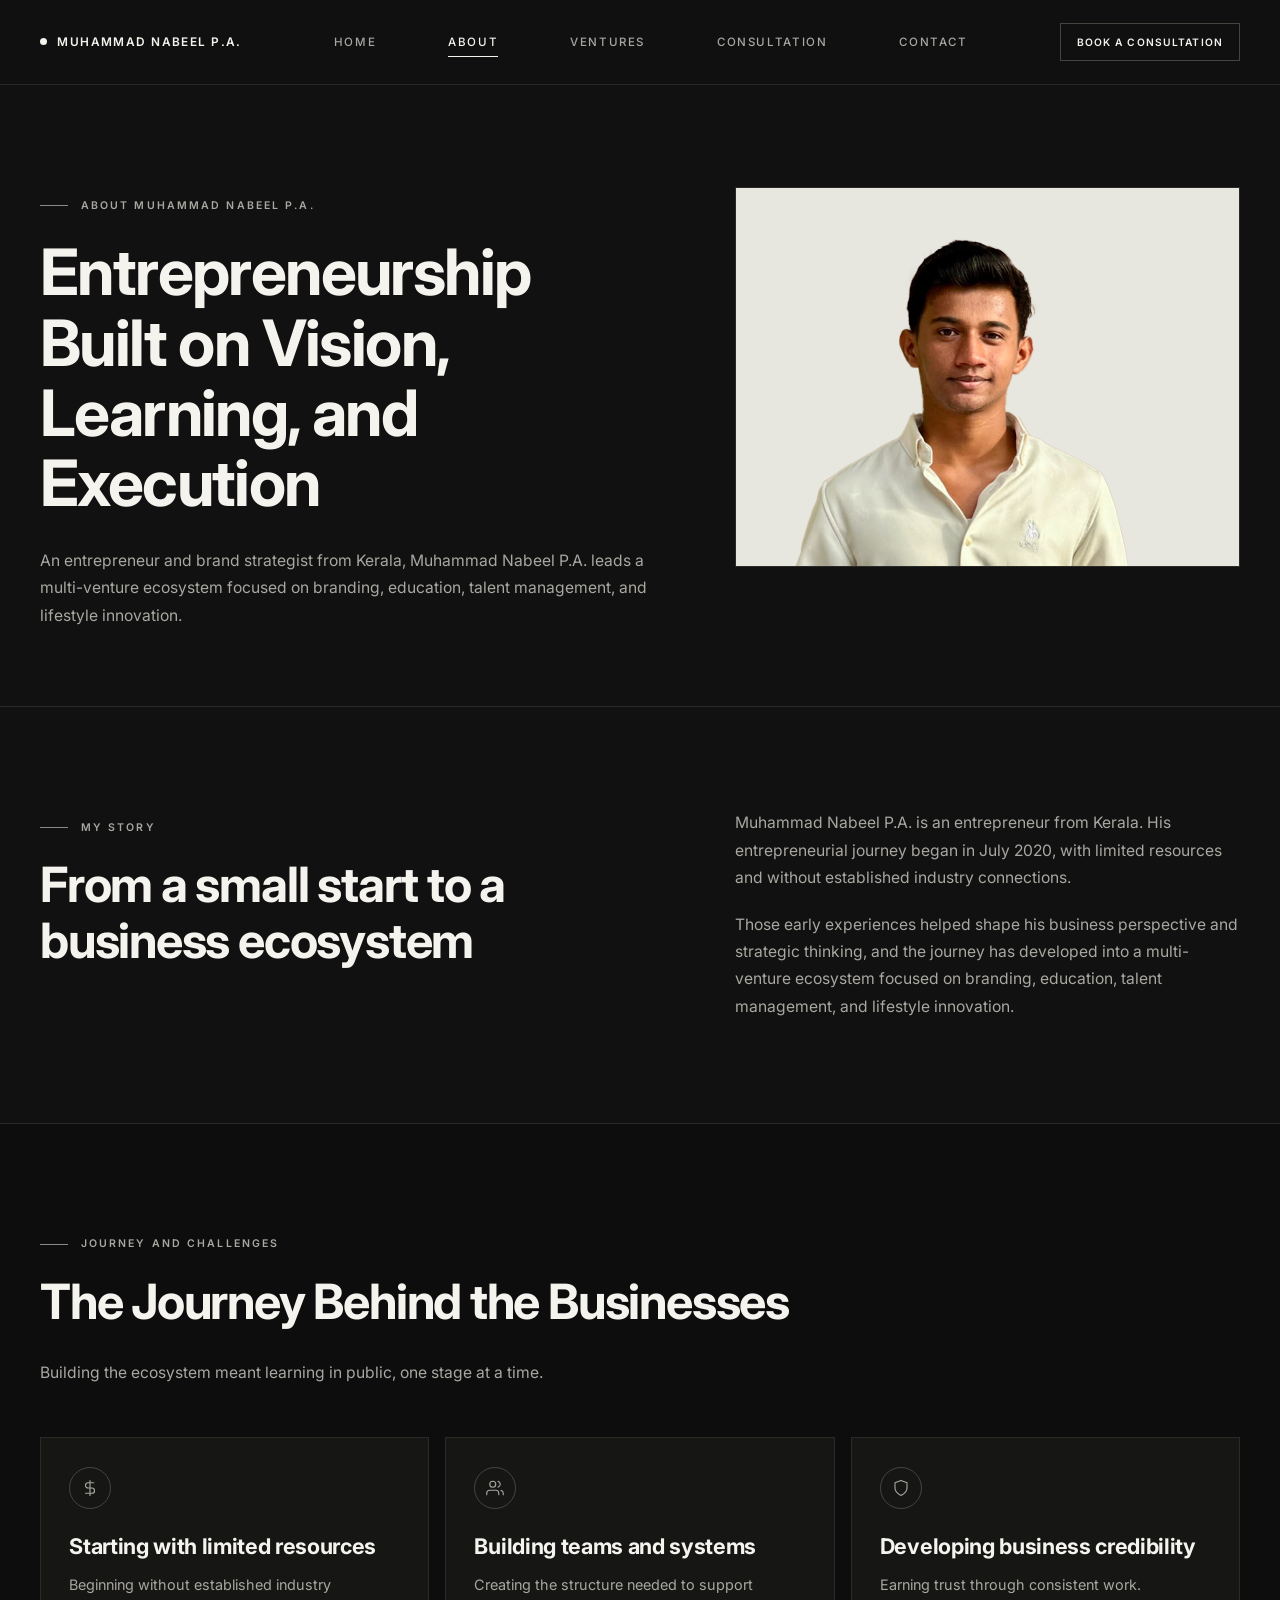
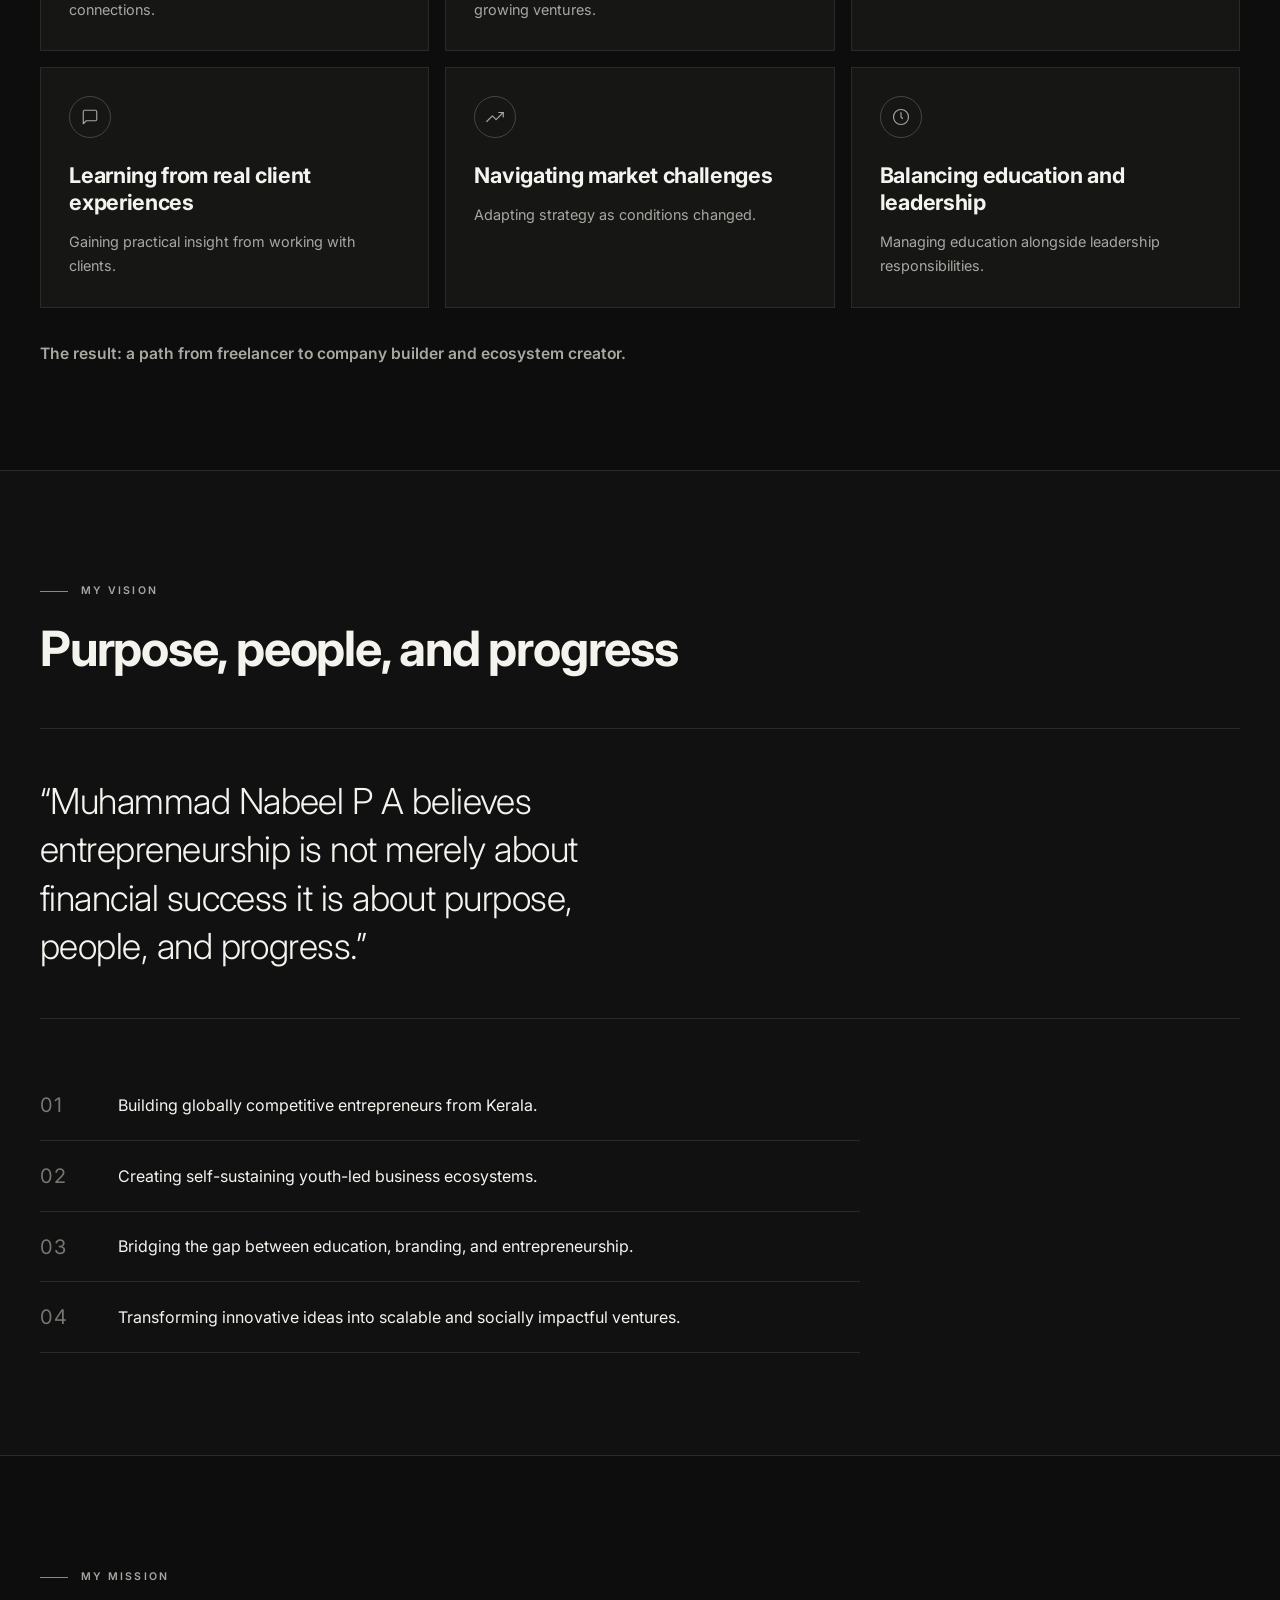
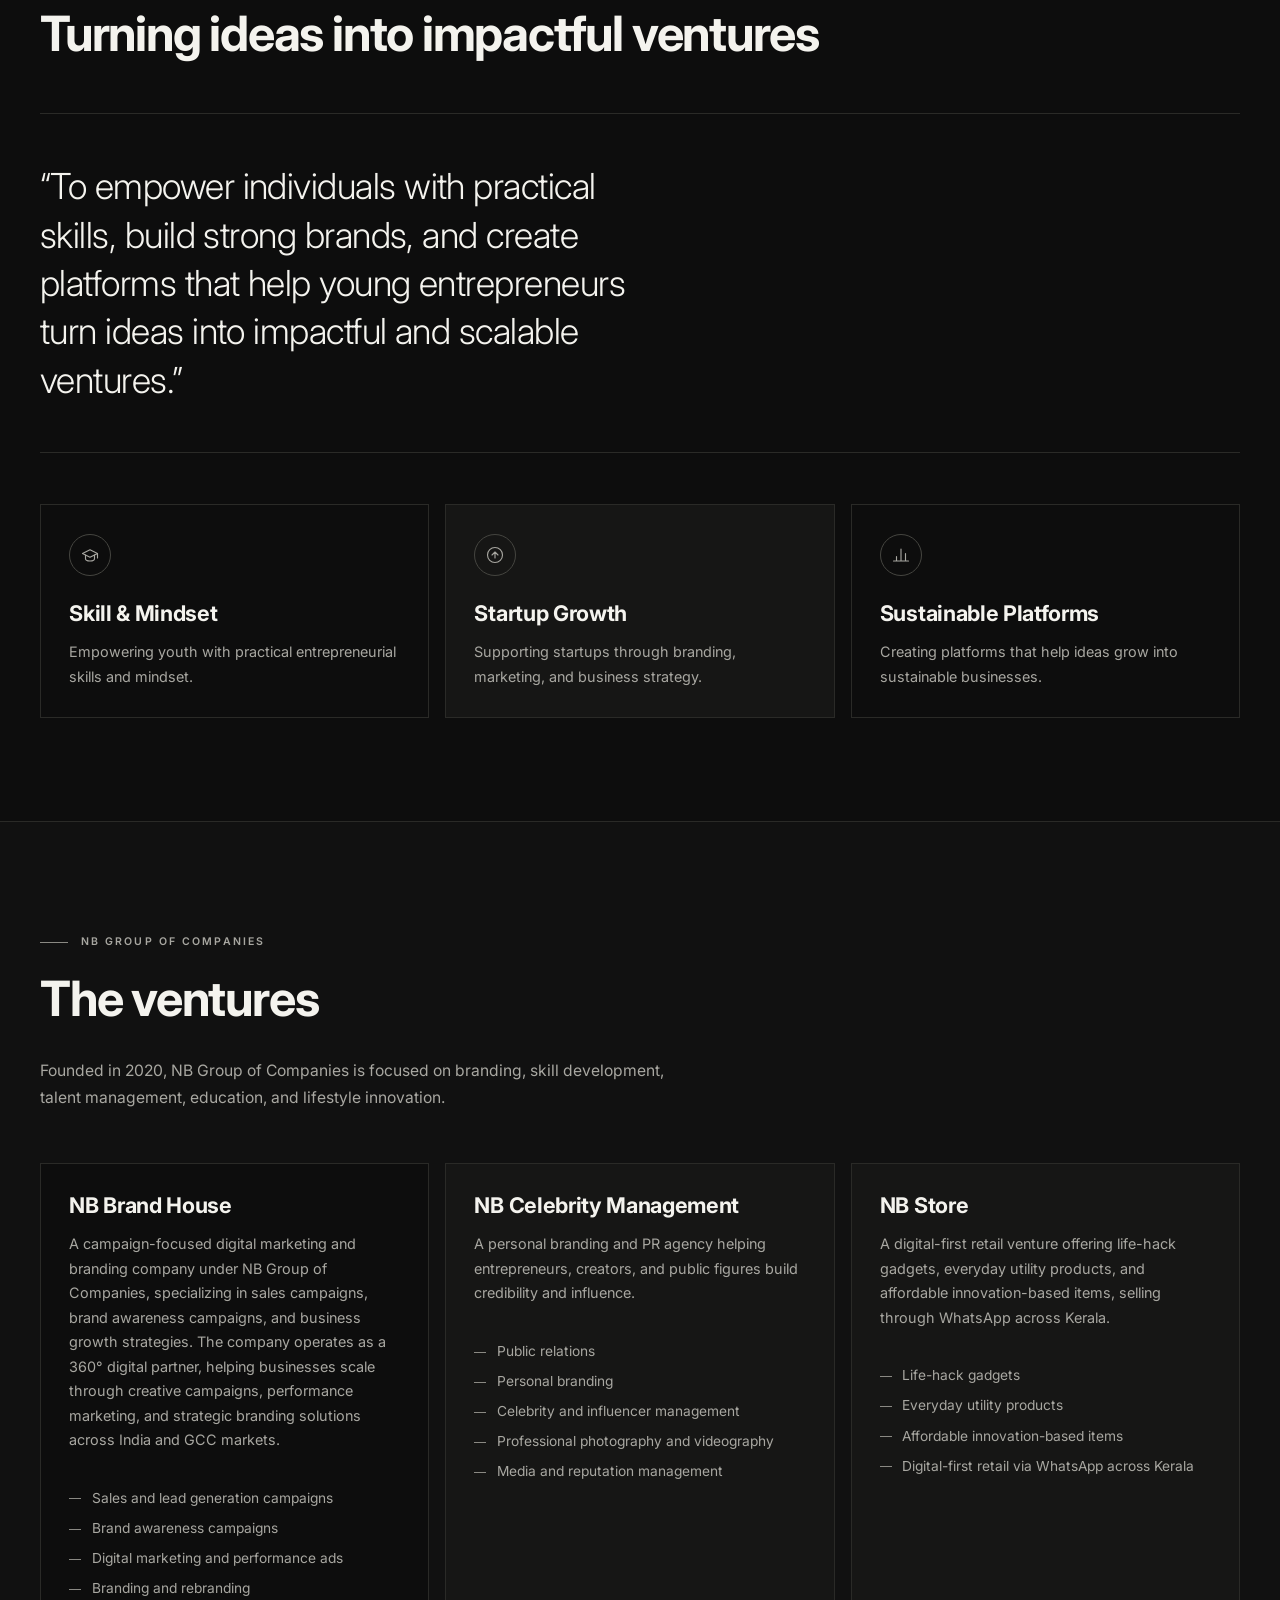
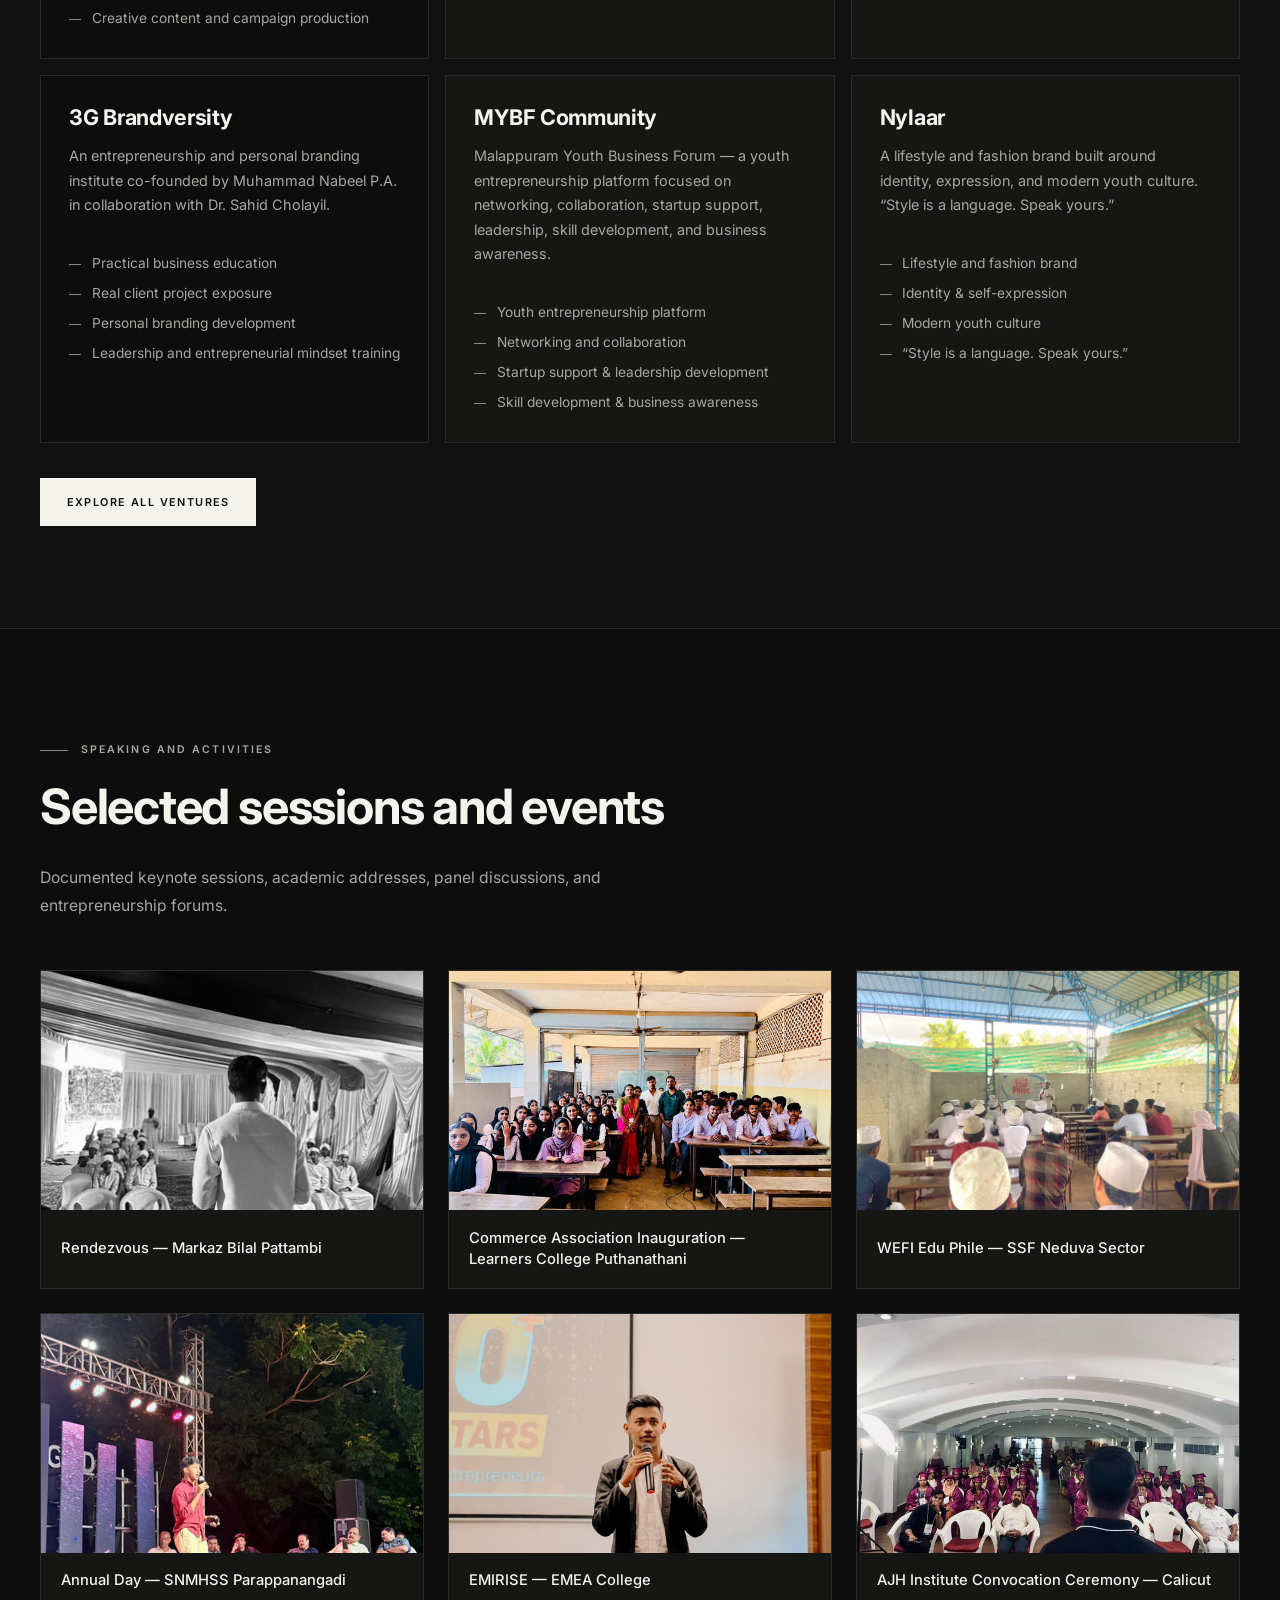
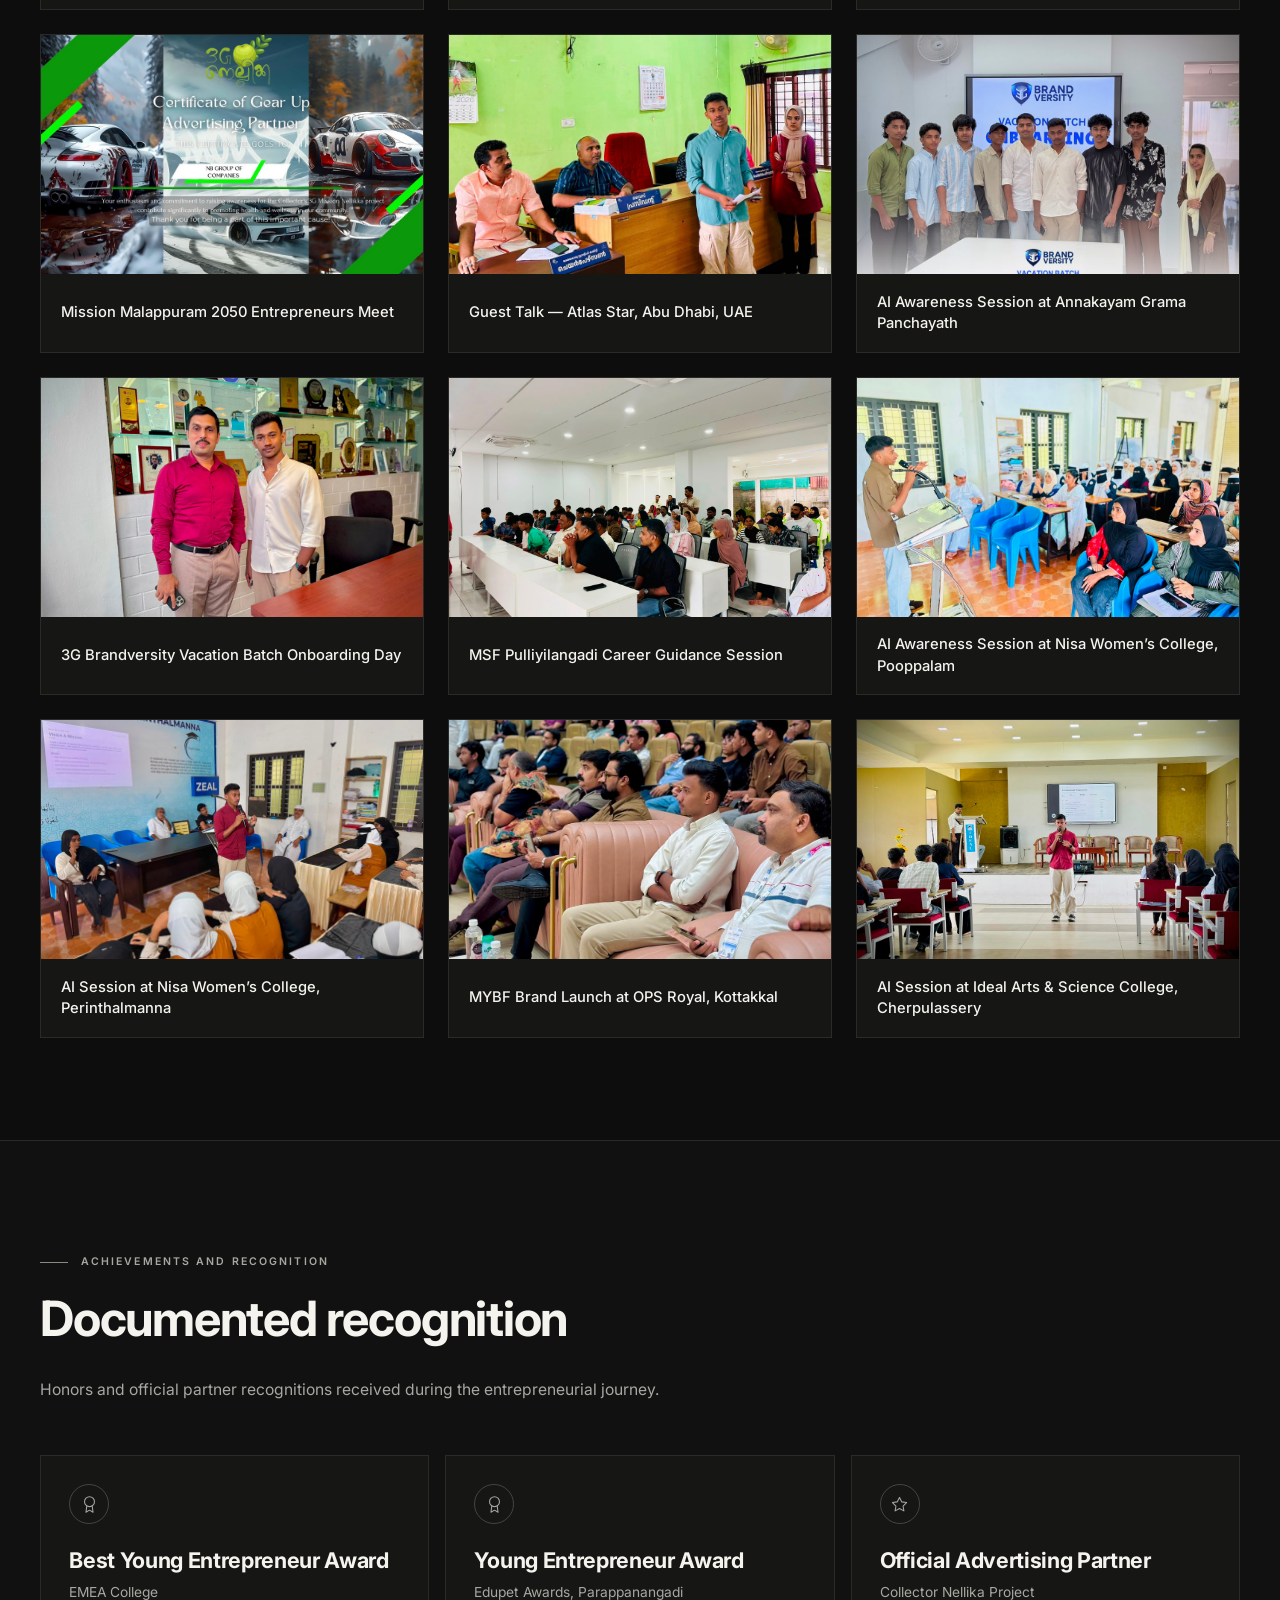
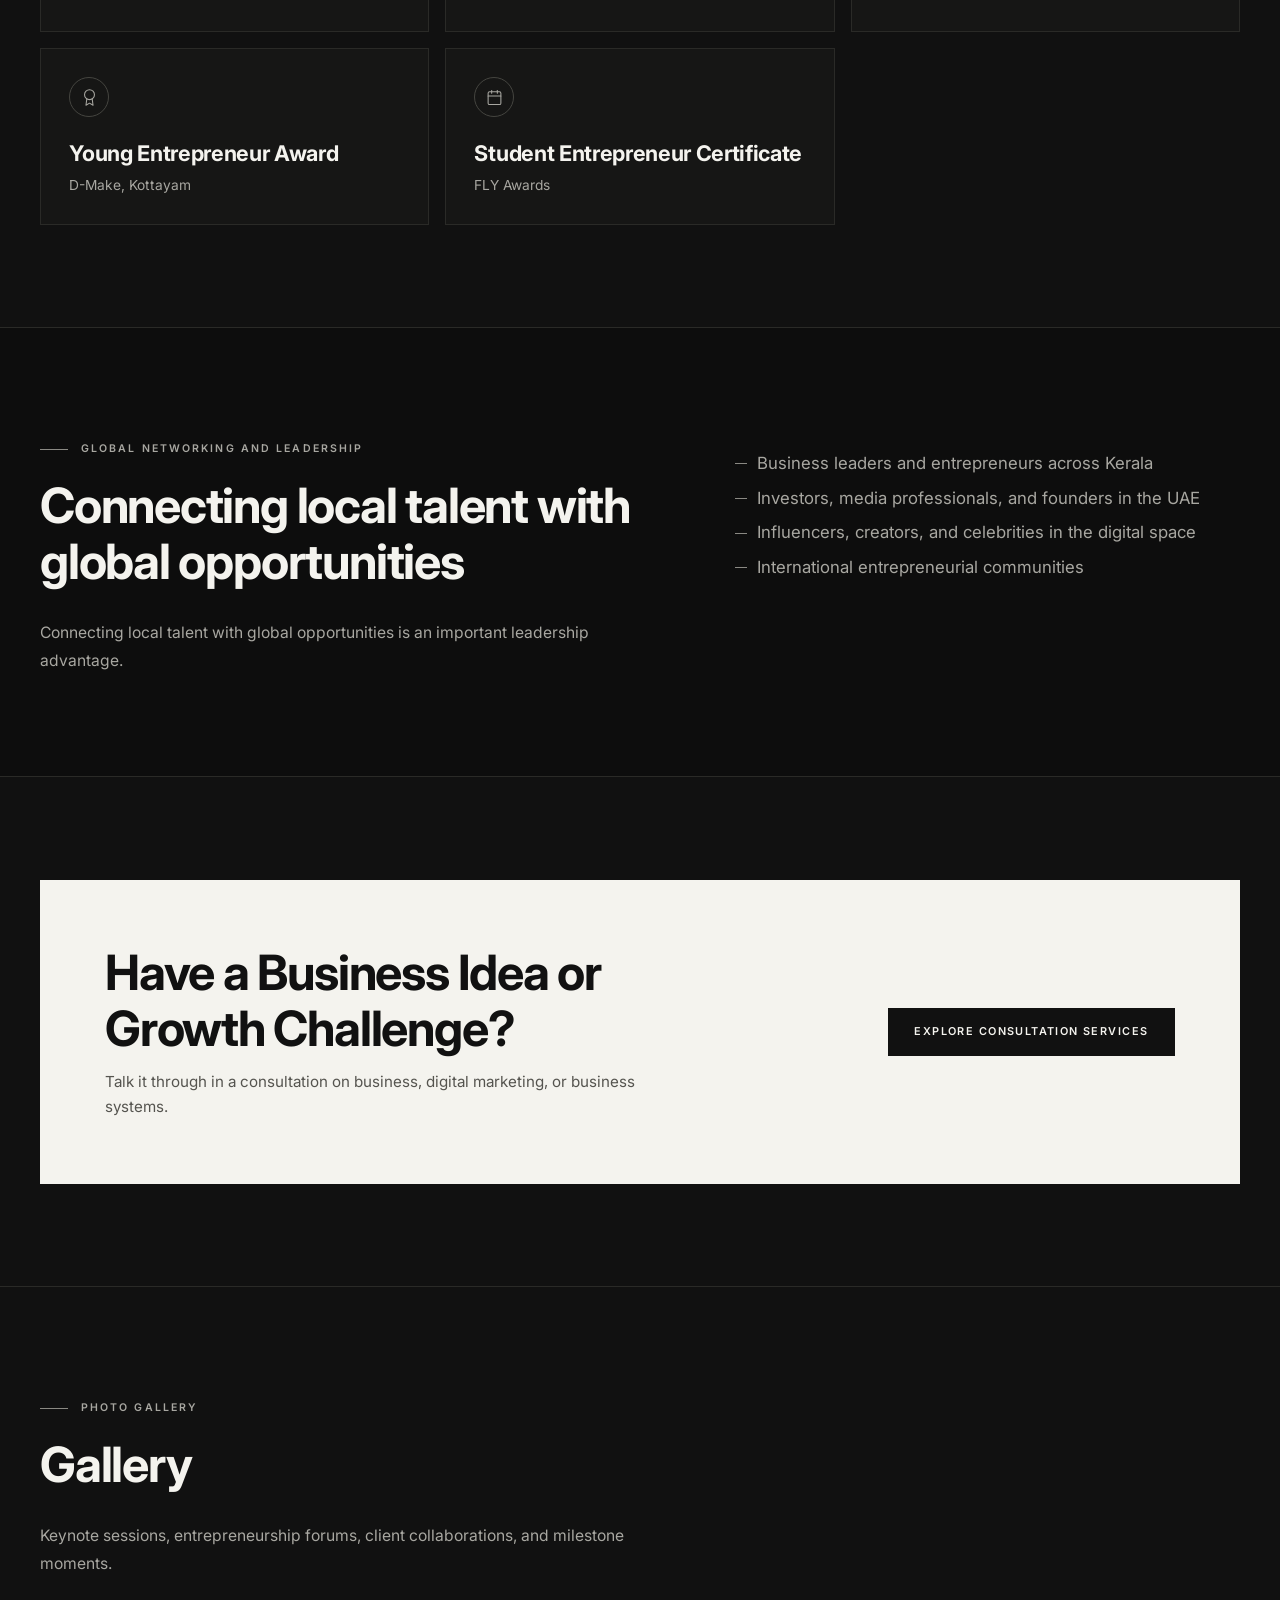
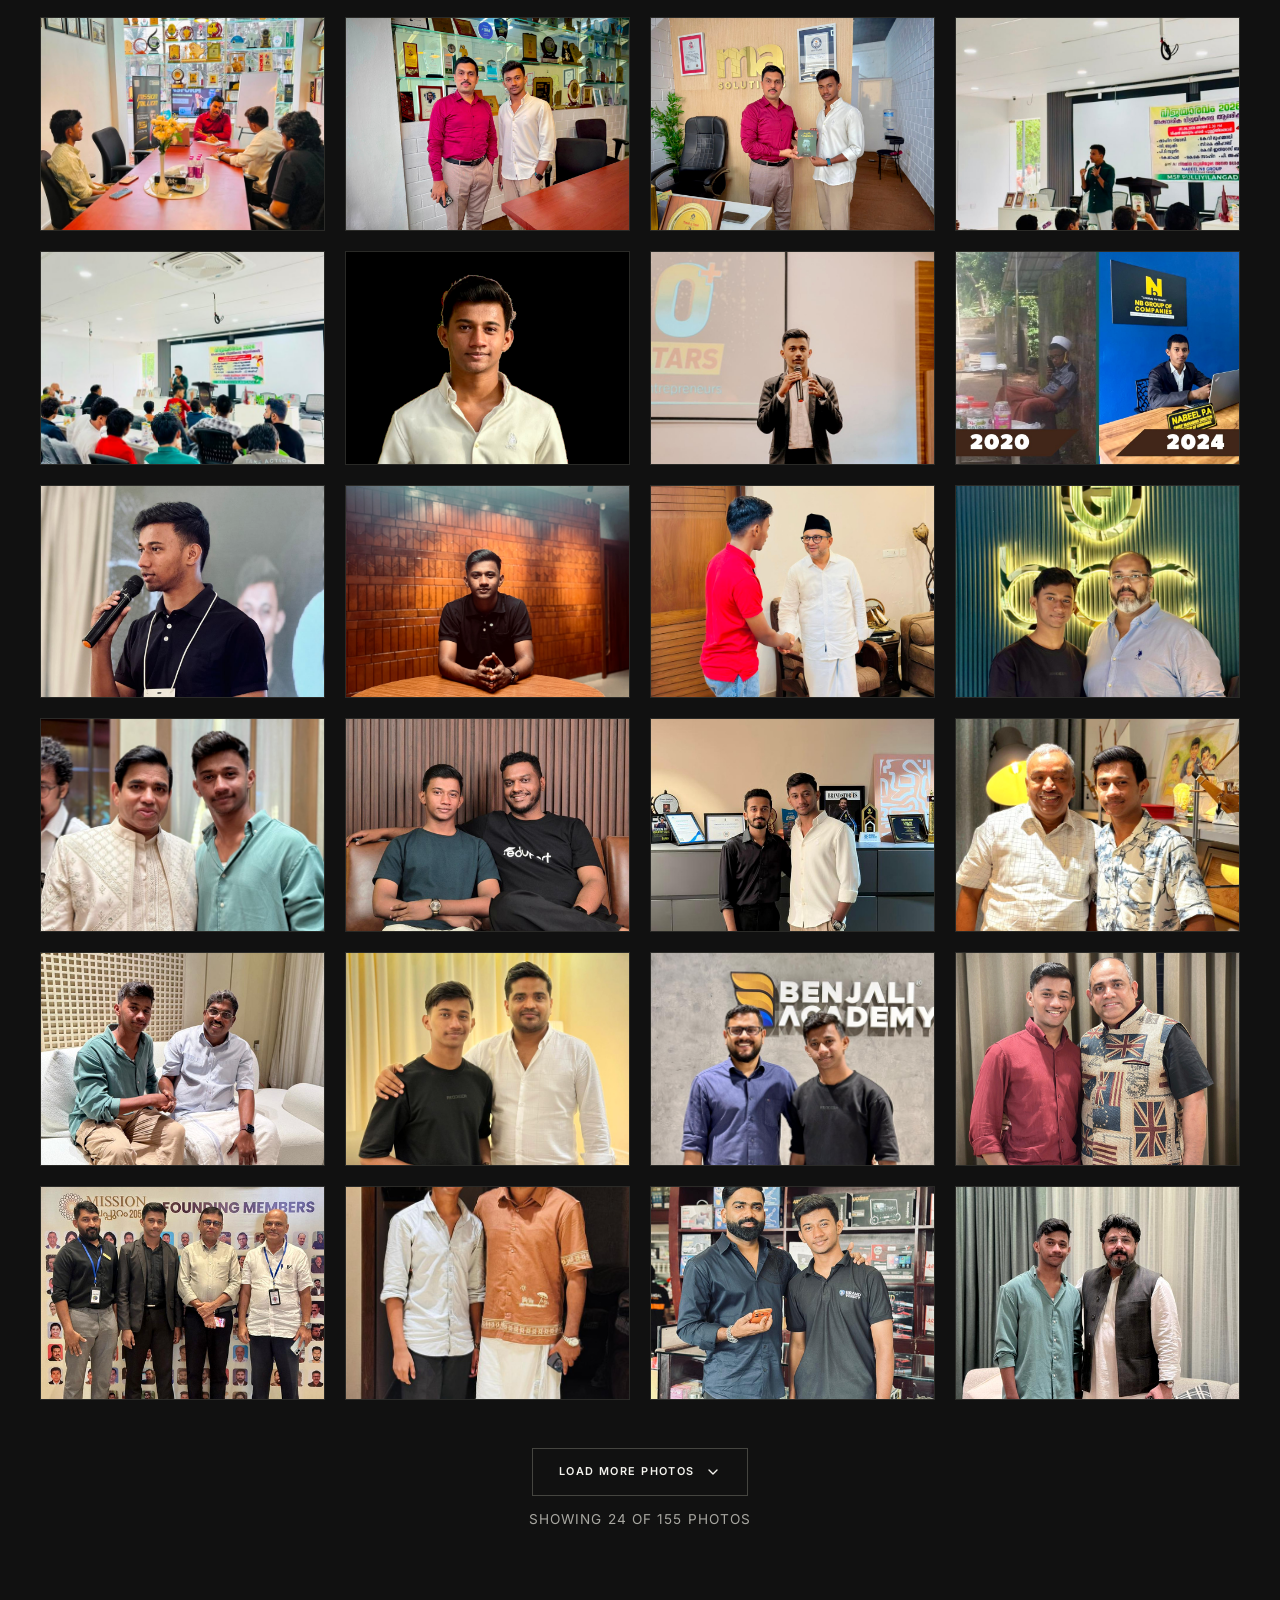
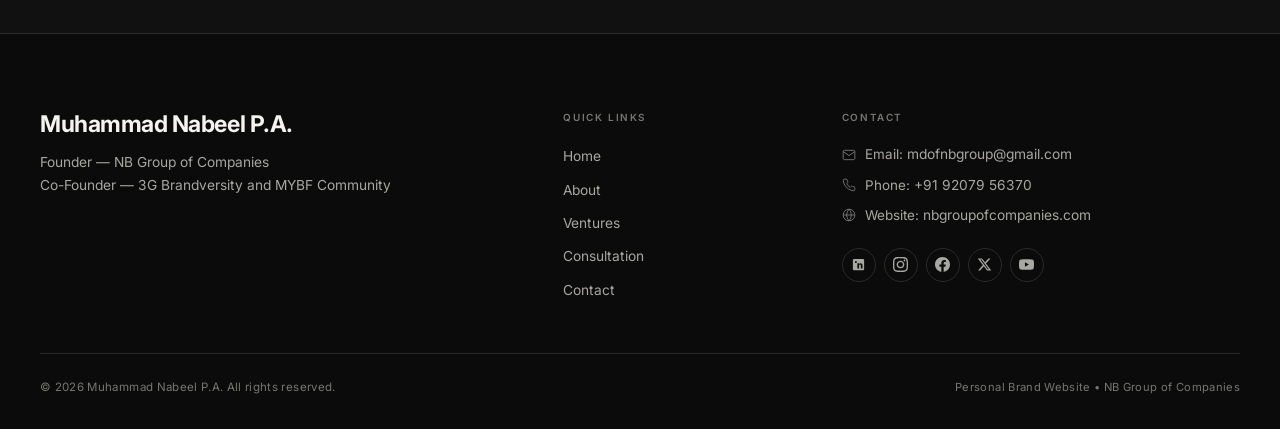
==== commit 3cff574b: "Expand About page content and refine site styling" ====
--- a/about.html
+++ b/about.html
@@ -1,20 +1,26 @@
 <!DOCTYPE html>
 <html lang="en">
+
 <head>
   <meta charset="utf-8">
   <meta name="viewport" content="width=device-width, initial-scale=1">
   <title>About Muhammad Nabeel P.A. | Entrepreneur &amp; Brand Strategist</title>
-  <meta name="description" content="The entrepreneurial journey, vision, mission, business ecosystem, speaking engagements, and recognition of Muhammad Nabeel P.A.">
+  <meta name="description"
+    content="The entrepreneurial journey, vision, mission, business ecosystem, speaking engagements, and recognition of Muhammad Nabeel P.A.">
   <meta property="og:type" content="website">
   <meta property="og:title" content="About Muhammad Nabeel P.A. | Entrepreneur &amp; Brand Strategist">
-  <meta property="og:description" content="The entrepreneurial journey, vision, mission, business ecosystem, speaking engagements, and recognition of Muhammad Nabeel P.A.">
+  <meta property="og:description"
+    content="The entrepreneurial journey, vision, mission, business ecosystem, speaking engagements, and recognition of Muhammad Nabeel P.A.">
   <meta property="og:image" content="assets/images/nabeel-profile.webp">
   <link rel="icon" href="favicon.ico">
   <link rel="preconnect" href="https://fonts.googleapis.com">
   <link rel="preconnect" href="https://fonts.gstatic.com" crossorigin>
-  <link href="https://fonts.googleapis.com/css2?family=Oswald:wght@400;500;600&family=Inter:wght@300;400;500;600&display=swap" rel="stylesheet">
+  <link
+    href="https://fonts.googleapis.com/css2?family=Oswald:wght@400;500;600&family=Inter:wght@300;400;500;600;700;800&display=swap"
+    rel="stylesheet">
   <link rel="stylesheet" href="css/style.css">
 </head>
+
 <body>
   <a class="skip" href="#main">Skip to content</a>
 
@@ -25,7 +31,8 @@
         <span class="brand-icon" aria-hidden="true"></span>
         <span>MUHAMMAD NABEEL P.A.</span>
       </a>
-      <button class="menu-btn" type="button" aria-expanded="false" aria-controls="site-menu" aria-label="Open navigation menu">
+      <button class="menu-btn" type="button" aria-expanded="false" aria-controls="site-menu"
+        aria-label="Open navigation menu">
         <span></span>
       </button>
       <ul class="nav-links" id="site-menu">
@@ -49,10 +56,12 @@
         <div>
           <span class="label">ABOUT MUHAMMAD NABEEL P.A.</span>
           <h1>Entrepreneurship Built on Vision, Learning, and Execution</h1>
-          <p class="lead">An entrepreneur and brand strategist from Kerala, Muhammad Nabeel P.A. leads a multi-venture ecosystem focused on branding, education, talent management, and lifestyle innovation.</p>
+          <p class="lead">An entrepreneur and brand strategist from Kerala, Muhammad Nabeel P.A. leads a multi-venture
+            ecosystem focused on branding, education, talent management, and lifestyle innovation.</p>
         </div>
         <div class="photo-frame">
-          <img src="assets/images/nabeel-profile.webp" width="1869" height="1490" alt="Muhammad Nabeel P.A., entrepreneur and founder of NB Group of Companies.">
+          <img src="assets/images/nabeel-profile.webp" width="1869" height="1490"
+            alt="Muhammad Nabeel P.A., entrepreneur and founder of NB Group of Companies.">
         </div>
       </div>
     </section>
@@ -65,8 +74,11 @@
           <h2>From a small start to a business ecosystem</h2>
         </div>
         <div>
-          <p class="lead">Muhammad Nabeel P.A. is an entrepreneur from Kerala. His entrepreneurial journey began in July 2020, with limited resources and without established industry connections.</p>
-          <p class="lead">Those early experiences helped shape his business perspective and strategic thinking, and the journey has developed into a multi-venture ecosystem focused on branding, education, talent management, and lifestyle innovation.</p>
+          <p class="lead">Muhammad Nabeel P.A. is an entrepreneur from Kerala. His entrepreneurial journey began in July
+            2020, with limited resources and without established industry connections.</p>
+          <p class="lead">Those early experiences helped shape his business perspective and strategic thinking, and the
+            journey has developed into a multi-venture ecosystem focused on branding, education, talent management, and
+            lifestyle innovation.</p>
         </div>
       </div>
     </section>
@@ -82,48 +94,66 @@
         <div class="grid g3">
           <div class="card">
             <div class="card-icon" aria-hidden="true">
-              <svg viewBox="0 0 24 24"><path d="M12 2v20M17 5H9.5a3.5 3.5 0 0 0 0 7h5a3.5 3.5 0 0 1 0 7H6"/></svg>
+              <svg viewBox="0 0 24 24">
+                <path d="M12 2v20M17 5H9.5a3.5 3.5 0 0 0 0 7h5a3.5 3.5 0 0 1 0 7H6" />
+              </svg>
             </div>
             <h3>Starting with limited resources</h3>
             <p>Beginning without established industry connections.</p>
           </div>
           <div class="card">
             <div class="card-icon" aria-hidden="true">
-              <svg viewBox="0 0 24 24"><path d="M17 21v-2a4 4 0 0 0-4-4H5a4 4 0 0 0-4 4v2"/><circle cx="9" cy="7" r="4"/><path d="M23 21v-2a4 4 0 0 0-3-3.87"/><path d="M16 3.13a4 4 0 0 1 0 7.75"/></svg>
+              <svg viewBox="0 0 24 24">
+                <path d="M17 21v-2a4 4 0 0 0-4-4H5a4 4 0 0 0-4 4v2" />
+                <circle cx="9" cy="7" r="4" />
+                <path d="M23 21v-2a4 4 0 0 0-3-3.87" />
+                <path d="M16 3.13a4 4 0 0 1 0 7.75" />
+              </svg>
             </div>
             <h3>Building teams and systems</h3>
             <p>Creating the structure needed to support growing ventures.</p>
           </div>
           <div class="card">
             <div class="card-icon" aria-hidden="true">
-              <svg viewBox="0 0 24 24"><path d="M12 22s8-4 8-10V5l-8-3-8 3v7c0 6 8 10 8 10z"/></svg>
+              <svg viewBox="0 0 24 24">
+                <path d="M12 22s8-4 8-10V5l-8-3-8 3v7c0 6 8 10 8 10z" />
+              </svg>
             </div>
             <h3>Developing business credibility</h3>
             <p>Earning trust through consistent work.</p>
           </div>
           <div class="card">
             <div class="card-icon" aria-hidden="true">
-              <svg viewBox="0 0 24 24"><path d="M21 15a2 2 0 0 1-2 2H7l-4 4V5a2 2 0 0 1 2-2h14a2 2 0 0 1 2 2z"/></svg>
+              <svg viewBox="0 0 24 24">
+                <path d="M21 15a2 2 0 0 1-2 2H7l-4 4V5a2 2 0 0 1 2-2h14a2 2 0 0 1 2 2z" />
+              </svg>
             </div>
             <h3>Learning from real client experiences</h3>
             <p>Gaining practical insight from working with clients.</p>
           </div>
           <div class="card">
             <div class="card-icon" aria-hidden="true">
-              <svg viewBox="0 0 24 24"><polyline points="23 6 13.5 15.5 8.5 10.5 1 18"/><polyline points="17 6 23 6 23 12"/></svg>
+              <svg viewBox="0 0 24 24">
+                <polyline points="23 6 13.5 15.5 8.5 10.5 1 18" />
+                <polyline points="17 6 23 6 23 12" />
+              </svg>
             </div>
             <h3>Navigating market challenges</h3>
             <p>Adapting strategy as conditions changed.</p>
           </div>
           <div class="card">
             <div class="card-icon" aria-hidden="true">
-              <svg viewBox="0 0 24 24"><circle cx="12" cy="12" r="10"/><polyline points="12 6 12 12 14 14"/></svg>
+              <svg viewBox="0 0 24 24">
+                <circle cx="12" cy="12" r="10" />
+                <polyline points="12 6 12 12 14 14" />
+              </svg>
             </div>
             <h3>Balancing education and leadership</h3>
             <p>Managing education alongside leadership responsibilities.</p>
           </div>
         </div>
-        <p class="lead" style="margin-top: 2rem; font-weight: 600;">The result: a path from freelancer to company builder and ecosystem creator.</p>
+        <p class="lead" style="margin-top: 2rem; font-weight: 600;">The result: a path from freelancer to company
+          builder and ecosystem creator.</p>
       </div>
     </section>
 
@@ -135,7 +165,8 @@
           <h2>Purpose, people, and progress</h2>
         </div>
         <div class="quote-box">
-          <blockquote class="quote">&ldquo;Muhammad Nabeel P A believes entrepreneurship is not merely about financial success it is about purpose, people, and progress.&rdquo;</blockquote>
+          <blockquote class="quote">&ldquo;Muhammad Nabeel P A believes entrepreneurship is not merely about financial
+            success it is about purpose, people, and progress.&rdquo;</blockquote>
         </div>
         <ol class="num-list" style="max-width: 820px;">
           <li>Building globally competitive entrepreneurs from Kerala.</li>
@@ -154,26 +185,35 @@
           <h2>Turning ideas into impactful ventures</h2>
         </div>
         <div class="quote-box">
-          <blockquote class="quote">&ldquo;To empower individuals with practical skills, build strong brands, and create platforms that help young entrepreneurs turn ideas into impactful and scalable ventures.&rdquo;</blockquote>
+          <blockquote class="quote">&ldquo;To empower individuals with practical skills, build strong brands, and create
+            platforms that help young entrepreneurs turn ideas into impactful and scalable ventures.&rdquo;</blockquote>
         </div>
         <div class="grid g3">
           <div class="card tint">
             <div class="card-icon" aria-hidden="true">
-              <svg viewBox="0 0 24 24"><path d="M22 10v6M2 10l10-5 10 5-10 5z"/><path d="M6 12v5c0 2 3 3 6 3s6-1 6-3v-5"/></svg>
+              <svg viewBox="0 0 24 24">
+                <path d="M22 10v6M2 10l10-5 10 5-10 5z" />
+                <path d="M6 12v5c0 2 3 3 6 3s6-1 6-3v-5" />
+              </svg>
             </div>
             <h3>Skill &amp; Mindset</h3>
             <p>Empowering youth with practical entrepreneurial skills and mindset.</p>
           </div>
           <div class="card">
             <div class="card-icon" aria-hidden="true">
-              <svg viewBox="0 0 24 24"><circle cx="12" cy="12" r="10"/><path d="M16 12l-4-4-4 4M12 8v8"/></svg>
+              <svg viewBox="0 0 24 24">
+                <circle cx="12" cy="12" r="10" />
+                <path d="M16 12l-4-4-4 4M12 8v8" />
+              </svg>
             </div>
             <h3>Startup Growth</h3>
             <p>Supporting startups through branding, marketing, and business strategy.</p>
           </div>
           <div class="card tint">
             <div class="card-icon" aria-hidden="true">
-              <svg viewBox="0 0 24 24"><path d="M18 20V10M12 20V4M6 20v-6M2 20h20"/></svg>
+              <svg viewBox="0 0 24 24">
+                <path d="M18 20V10M12 20V4M6 20v-6M2 20h20" />
+              </svg>
             </div>
             <h3>Sustainable Platforms</h3>
             <p>Creating platforms that help ideas grow into sustainable businesses.</p>
@@ -188,12 +228,16 @@
         <div class="sec-head">
           <span class="label">NB GROUP OF COMPANIES</span>
           <h2>The ventures</h2>
-          <p class="lead">Founded in 2020, NB Group of Companies is focused on branding, skill development, talent management, education, and lifestyle innovation.</p>
+          <p class="lead">Founded in 2020, NB Group of Companies is focused on branding, skill development, talent
+            management, education, and lifestyle innovation.</p>
         </div>
         <div class="grid g3">
           <article class="card tint">
             <h3>NB Brand House</h3>
-            <p>A campaign-focused digital marketing and branding company under NB Group of Companies, specializing in sales campaigns, brand awareness campaigns, and business growth strategies. The company operates as a 360&deg; digital partner, helping businesses scale through creative campaigns, performance marketing, and strategic branding solutions across India and GCC markets.</p>
+            <p>A campaign-focused digital marketing and branding company under NB Group of Companies, specializing in
+              sales campaigns, brand awareness campaigns, and business growth strategies. The company operates as a
+              360&deg; digital partner, helping businesses scale through creative campaigns, performance marketing, and
+              strategic branding solutions across India and GCC markets.</p>
             <ul class="tick">
               <li>Sales and lead generation campaigns</li>
               <li>Brand awareness campaigns</li>
@@ -204,7 +248,8 @@
           </article>
           <article class="card">
             <h3>NB Celebrity Management</h3>
-            <p>A personal branding and PR agency helping entrepreneurs, creators, and public figures build credibility and influence.</p>
+            <p>A personal branding and PR agency helping entrepreneurs, creators, and public figures build credibility
+              and influence.</p>
             <ul class="tick">
               <li>Public relations</li>
               <li>Personal branding</li>
@@ -215,7 +260,8 @@
           </article>
           <article class="card">
             <h3>NB Store</h3>
-            <p>A digital-first retail venture offering life-hack gadgets, everyday utility products, and affordable innovation-based items, selling through WhatsApp across Kerala.</p>
+            <p>A digital-first retail venture offering life-hack gadgets, everyday utility products, and affordable
+              innovation-based items, selling through WhatsApp across Kerala.</p>
             <ul class="tick">
               <li>Life-hack gadgets</li>
               <li>Everyday utility products</li>
@@ -225,7 +271,8 @@
           </article>
           <article class="card tint">
             <h3>3G Brandversity</h3>
-            <p>An entrepreneurship and personal branding institute co-founded by Muhammad Nabeel P.A. in collaboration with Dr. Sahid Cholayil.</p>
+            <p>An entrepreneurship and personal branding institute co-founded by Muhammad Nabeel P.A. in collaboration
+              with Dr. Sahid Cholayil.</p>
             <ul class="tick">
               <li>Practical business education</li>
               <li>Real client project exposure</li>
@@ -235,7 +282,8 @@
           </article>
           <article class="card">
             <h3>MYBF Community</h3>
-            <p>Malappuram Youth Business Forum &mdash; a youth entrepreneurship platform focused on networking, collaboration, startup support, leadership, skill development, and business awareness.</p>
+            <p>Malappuram Youth Business Forum &mdash; a youth entrepreneurship platform focused on networking,
+              collaboration, startup support, leadership, skill development, and business awareness.</p>
             <ul class="tick">
               <li>Youth entrepreneurship platform</li>
               <li>Networking and collaboration</li>
@@ -245,7 +293,8 @@
           </article>
           <article class="card">
             <h3>Nylaar</h3>
-            <p>A lifestyle and fashion brand built around identity, expression, and modern youth culture. &ldquo;Style is a language. Speak yours.&rdquo;</p>
+            <p>A lifestyle and fashion brand built around identity, expression, and modern youth culture. &ldquo;Style
+              is a language. Speak yours.&rdquo;</p>
             <ul class="tick">
               <li>Lifestyle and fashion brand</li>
               <li>Identity &amp; self-expression</li>
@@ -266,15 +315,22 @@
         <div class="sec-head">
           <span class="label">SPEAKING AND ACTIVITIES</span>
           <h2>Selected sessions and events</h2>
-          <p class="lead">Documented keynote sessions, academic addresses, panel discussions, and entrepreneurship forums.</p>
+          <p class="lead">Documented keynote sessions, academic addresses, panel discussions, and entrepreneurship
+            forums.</p>
         </div>
         <div class="events-grid">
           <!-- 1. Rendezvous — Markaz Bilal Pattambi -->
-          <article class="event-card" data-event-img="assets/images/gallery/page_26_image_120.png" data-event-title="Rendezvous &mdash; Markaz Bilal Pattambi" tabindex="0" role="button" aria-label="View photo: Rendezvous — Markaz Bilal Pattambi">
-            <div class="event-thumb-wrap">
-              <img src="assets/images/gallery/page_26_image_120.png" alt="Rendezvous — Markaz Bilal Pattambi" class="event-thumb" loading="lazy">
-              <div class="event-thumb-overlay" aria-hidden="true">
-                <svg viewBox="0 0 24 24" fill="none" stroke="currentColor" stroke-width="2" stroke-linecap="round" stroke-linejoin="round" width="22" height="22"><path d="M15 3h6v6M9 21H3v-6M21 3l-7 7M3 21l7-7"/></svg>
+          <article class="event-card" data-event-img="assets/images/gallery/page_27_image_126.png"
+            data-event-title=" Rendezvous &mdash; Markaz Bilal Pattambi" tabindex="0" role="button"
+            aria-label="View photo: Rendezvous — Markaz Bilal Pattambi">
+            <div class="event-thumb-wrap">
+              <img src="assets/images/gallery/page_27_image_126.png" alt="Rendezvous — Markaz Bilal Pattambi"
+                class="event-thumb" loading="lazy">
+              <div class="event-thumb-overlay" aria-hidden="true">
+                <svg viewBox="0 0 24 24" fill="none" stroke="currentColor" stroke-width="2" stroke-linecap="round"
+                  stroke-linejoin="round" width="22" height="22">
+                  <path d="M15 3h6v6M9 21H3v-6M21 3l-7 7M3 21l7-7" />
+                </svg>
               </div>
             </div>
             <div class="event-content">
@@ -283,11 +339,18 @@
           </article>
 
           <!-- 2. Commerce Association Inauguration — Learners College Puthanathani -->
-          <article class="event-card" data-event-img="assets/images/gallery/page_27_image_124.png" data-event-title="Commerce Association Inauguration &mdash; Learners College Puthanathani" tabindex="0" role="button" aria-label="View photo: Commerce Association Inauguration — Learners College Puthanathani">
-            <div class="event-thumb-wrap">
-              <img src="assets/images/gallery/page_27_image_124.png" alt="Commerce Association Inauguration — Learners College Puthanathani" class="event-thumb" loading="lazy">
-              <div class="event-thumb-overlay" aria-hidden="true">
-                <svg viewBox="0 0 24 24" fill="none" stroke="currentColor" stroke-width="2" stroke-linecap="round" stroke-linejoin="round" width="22" height="22"><path d="M15 3h6v6M9 21H3v-6M21 3l-7 7M3 21l7-7"/></svg>
+          <article class="event-card" data-event-img="assets/images/gallery/page_27_image_125.png"
+            data-event-title="Commerce Association Inauguration &mdash; Learners College Puthanathani" tabindex="0"
+            role="button" aria-label="View photo: Commerce Association Inauguration — Learners College Puthanathani">
+            <div class="event-thumb-wrap">
+              <img src="assets/images/gallery/page_27_image_125.png"
+                alt="Commerce Association Inauguration — Learners College Puthanathani" class="event-thumb"
+                loading="lazy">
+              <div class="event-thumb-overlay" aria-hidden="true">
+                <svg viewBox="0 0 24 24" fill="none" stroke="currentColor" stroke-width="2" stroke-linecap="round"
+                  stroke-linejoin="round" width="22" height="22">
+                  <path d="M15 3h6v6M9 21H3v-6M21 3l-7 7M3 21l7-7" />
+                </svg>
               </div>
             </div>
             <div class="event-content">
@@ -296,11 +359,17 @@
           </article>
 
           <!-- 3. WEFI Edu Phile — SSF Neduva Sector -->
-          <article class="event-card" data-event-img="assets/images/gallery/page_28_image_128.png" data-event-title="WEFI Edu Phile &mdash; SSF Neduva Sector" tabindex="0" role="button" aria-label="View photo: WEFI Edu Phile — SSF Neduva Sector">
-            <div class="event-thumb-wrap">
-              <img src="assets/images/gallery/page_28_image_128.png" alt="WEFI Edu Phile — SSF Neduva Sector" class="event-thumb" loading="lazy">
-              <div class="event-thumb-overlay" aria-hidden="true">
-                <svg viewBox="0 0 24 24" fill="none" stroke="currentColor" stroke-width="2" stroke-linecap="round" stroke-linejoin="round" width="22" height="22"><path d="M15 3h6v6M9 21H3v-6M21 3l-7 7M3 21l7-7"/></svg>
+          <article class="event-card" data-event-img="assets/images/gallery/page_27_image_124.png"
+            data-event-title="WEFI Edu Phile &mdash; SSF Neduva Sector" tabindex="0" role="button"
+            aria-label="View photo: WEFI Edu Phile — SSF Neduva Sector">
+            <div class="event-thumb-wrap">
+              <img src="assets/images/gallery/page_27_image_124.png" alt="WEFI Edu Phile — SSF Neduva Sector"
+                class="event-thumb" loading="lazy">
+              <div class="event-thumb-overlay" aria-hidden="true">
+                <svg viewBox="0 0 24 24" fill="none" stroke="currentColor" stroke-width="2" stroke-linecap="round"
+                  stroke-linejoin="round" width="22" height="22">
+                  <path d="M15 3h6v6M9 21H3v-6M21 3l-7 7M3 21l7-7" />
+                </svg>
               </div>
             </div>
             <div class="event-content">
@@ -309,11 +378,17 @@
           </article>
 
           <!-- 4. Annual Day — SNMHSS Parappanangadi -->
-          <article class="event-card" data-event-img="assets/images/gallery/page_29_image_131.png" data-event-title="Annual Day &mdash; SNMHSS Parappanangadi" tabindex="0" role="button" aria-label="View photo: Annual Day — SNMHSS Parappanangadi">
-            <div class="event-thumb-wrap">
-              <img src="assets/images/gallery/page_29_image_131.png" alt="Annual Day — SNMHSS Parappanangadi" class="event-thumb" loading="lazy">
-              <div class="event-thumb-overlay" aria-hidden="true">
-                <svg viewBox="0 0 24 24" fill="none" stroke="currentColor" stroke-width="2" stroke-linecap="round" stroke-linejoin="round" width="22" height="22"><path d="M15 3h6v6M9 21H3v-6M21 3l-7 7M3 21l7-7"/></svg>
+          <article class="event-card" data-event-img="assets/images/gallery/page_28_image_128.png"
+            data-event-title="Annual Day &mdash; SNMHSS Parappanangadi" tabindex="0" role="button"
+            aria-label="View photo: Annual Day — SNMHSS Parappanangadi">
+            <div class="event-thumb-wrap">
+              <img src="assets/images/gallery/page_28_image_128.png" alt="Annual Day — SNMHSS Parappanangadi"
+                class="event-thumb" loading="lazy">
+              <div class="event-thumb-overlay" aria-hidden="true">
+                <svg viewBox="0 0 24 24" fill="none" stroke="currentColor" stroke-width="2" stroke-linecap="round"
+                  stroke-linejoin="round" width="22" height="22">
+                  <path d="M15 3h6v6M9 21H3v-6M21 3l-7 7M3 21l7-7" />
+                </svg>
               </div>
             </div>
             <div class="event-content">
@@ -322,11 +397,17 @@
           </article>
 
           <!-- 5. EMIRISE — EMEA College -->
-          <article class="event-card" data-event-img="assets/images/gallery/page_30_image_135.png" data-event-title="EMIRISE &mdash; EMEA College" tabindex="0" role="button" aria-label="View photo: EMIRISE — EMEA College">
-            <div class="event-thumb-wrap">
-              <img src="assets/images/gallery/page_30_image_135.png" alt="EMIRISE — EMEA College" class="event-thumb" loading="lazy">
-              <div class="event-thumb-overlay" aria-hidden="true">
-                <svg viewBox="0 0 24 24" fill="none" stroke="currentColor" stroke-width="2" stroke-linecap="round" stroke-linejoin="round" width="22" height="22"><path d="M15 3h6v6M9 21H3v-6M21 3l-7 7M3 21l7-7"/></svg>
+          <article class="event-card" data-event-img="assets/images/gallery/page_28_image_127.png"
+            data-event-title="EMIRISE &mdash; EMEA College" tabindex="0" role="button"
+            aria-label="View photo: EMIRISE — EMEA College">
+            <div class="event-thumb-wrap">
+              <img src="assets/images/gallery/page_28_image_127.png" alt="EMIRISE — EMEA College" class="event-thumb"
+                loading="lazy">
+              <div class="event-thumb-overlay" aria-hidden="true">
+                <svg viewBox="0 0 24 24" fill="none" stroke="currentColor" stroke-width="2" stroke-linecap="round"
+                  stroke-linejoin="round" width="22" height="22">
+                  <path d="M15 3h6v6M9 21H3v-6M21 3l-7 7M3 21l7-7" />
+                </svg>
               </div>
             </div>
             <div class="event-content">
@@ -335,11 +416,17 @@
           </article>
 
           <!-- 6. AJH Institute Convocation Ceremony — Calicut -->
-          <article class="event-card" data-event-img="assets/images/gallery/page_31_image_137.png" data-event-title="AJH Institute Convocation Ceremony &mdash; Calicut" tabindex="0" role="button" aria-label="View photo: AJH Institute Convocation Ceremony — Calicut">
-            <div class="event-thumb-wrap">
-              <img src="assets/images/gallery/page_31_image_137.png" alt="AJH Institute Convocation Ceremony — Calicut" class="event-thumb" loading="lazy">
-              <div class="event-thumb-overlay" aria-hidden="true">
-                <svg viewBox="0 0 24 24" fill="none" stroke="currentColor" stroke-width="2" stroke-linecap="round" stroke-linejoin="round" width="22" height="22"><path d="M15 3h6v6M9 21H3v-6M21 3l-7 7M3 21l7-7"/></svg>
+          <article class="event-card" data-event-img="assets/images/gallery/page_28_image_129.png"
+            data-event-title="AJH Institute Convocation Ceremony &mdash; Calicut" tabindex="0" role="button"
+            aria-label="View photo: AJH Institute Convocation Ceremony — Calicut">
+            <div class="event-thumb-wrap">
+              <img src="assets/images/gallery/page_28_image_129.png" alt="AJH Institute Convocation Ceremony — Calicut"
+                class="event-thumb" loading="lazy">
+              <div class="event-thumb-overlay" aria-hidden="true">
+                <svg viewBox="0 0 24 24" fill="none" stroke="currentColor" stroke-width="2" stroke-linecap="round"
+                  stroke-linejoin="round" width="22" height="22">
+                  <path d="M15 3h6v6M9 21H3v-6M21 3l-7 7M3 21l7-7" />
+                </svg>
               </div>
             </div>
             <div class="event-content">
@@ -348,11 +435,17 @@
           </article>
 
           <!-- 7. Mission Malappuram 2050 Entrepreneurs Meet -->
-          <article class="event-card" data-event-img="assets/images/gallery/page_32_image_140.png" data-event-title="Mission Malappuram 2050 Entrepreneurs Meet" tabindex="0" role="button" aria-label="View photo: Mission Malappuram 2050 Entrepreneurs Meet">
-            <div class="event-thumb-wrap">
-              <img src="assets/images/gallery/page_32_image_140.png" alt="Mission Malappuram 2050 Entrepreneurs Meet" class="event-thumb" loading="lazy">
-              <div class="event-thumb-overlay" aria-hidden="true">
-                <svg viewBox="0 0 24 24" fill="none" stroke="currentColor" stroke-width="2" stroke-linecap="round" stroke-linejoin="round" width="22" height="22"><path d="M15 3h6v6M9 21H3v-6M21 3l-7 7M3 21l7-7"/></svg>
+          <article class="event-card" data-event-img="assets/images/gallery/page_32_image_140.png"
+            data-event-title="Mission Malappuram 2050 Entrepreneurs Meet" tabindex="0" role="button"
+            aria-label="View photo: Mission Malappuram 2050 Entrepreneurs Meet">
+            <div class="event-thumb-wrap">
+              <img src="assets/images/gallery/page_32_image_140.png" alt="Mission Malappuram 2050 Entrepreneurs Meet"
+                class="event-thumb" loading="lazy">
+              <div class="event-thumb-overlay" aria-hidden="true">
+                <svg viewBox="0 0 24 24" fill="none" stroke="currentColor" stroke-width="2" stroke-linecap="round"
+                  stroke-linejoin="round" width="22" height="22">
+                  <path d="M15 3h6v6M9 21H3v-6M21 3l-7 7M3 21l7-7" />
+                </svg>
               </div>
             </div>
             <div class="event-content">
@@ -361,11 +454,17 @@
           </article>
 
           <!-- 8. Guest Talk — Atlas Star, Abu Dhabi, UAE -->
-          <article class="event-card" data-event-img="assets/images/gallery/page_33_image_143.png" data-event-title="Guest Talk &mdash; Atlas Star, Abu Dhabi, UAE" tabindex="0" role="button" aria-label="View photo: Guest Talk — Atlas Star, Abu Dhabi, UAE">
-            <div class="event-thumb-wrap">
-              <img src="assets/images/gallery/page_33_image_143.png" alt="Guest Talk — Atlas Star, Abu Dhabi, UAE" class="event-thumb" loading="lazy">
-              <div class="event-thumb-overlay" aria-hidden="true">
-                <svg viewBox="0 0 24 24" fill="none" stroke="currentColor" stroke-width="2" stroke-linecap="round" stroke-linejoin="round" width="22" height="22"><path d="M15 3h6v6M9 21H3v-6M21 3l-7 7M3 21l7-7"/></svg>
+          <article class="event-card" data-event-img="assets/images/gallery/page_33_image_143.png"
+            data-event-title="Ai Awareness Session &mdash; at Annakayam Grama Panchayath Atlas Star, Abu Dhabi, UAE"
+            tabindex="0" role="button" aria-label="View photo: Ai Awareness Session — Annakayam Grama Panchayath ">
+            <div class="event-thumb-wrap">
+              <img src="assets/images/gallery/page_33_image_143.png"
+                alt="Ai Awareness Session — Annakayam Grama Panchayath" class="event-thumb" loading="lazy">
+              <div class="event-thumb-overlay" aria-hidden="true">
+                <svg viewBox="0 0 24 24" fill="none" stroke="currentColor" stroke-width="2" stroke-linecap="round"
+                  stroke-linejoin="round" width="22" height="22">
+                  <path d="M15 3h6v6M9 21H3v-6M21 3l-7 7M3 21l7-7" />
+                </svg>
               </div>
             </div>
             <div class="event-content">
@@ -373,12 +472,18 @@
             </div>
           </article>
 
-          <!-- 9. AI Awareness Session at Annakayam Grama Panchayath -->
-          <article class="event-card" data-event-img="assets/images/gallery/page_34_image_146.png" data-event-title="AI Awareness Session at Annakayam Grama Panchayath" tabindex="0" role="button" aria-label="View photo: AI Awareness Session at Annakayam Grama Panchayath">
-            <div class="event-thumb-wrap">
-              <img src="assets/images/gallery/page_34_image_146.png" alt="AI Awareness Session at Annakayam Grama Panchayath" class="event-thumb" loading="lazy">
-              <div class="event-thumb-overlay" aria-hidden="true">
-                <svg viewBox="0 0 24 24" fill="none" stroke="currentColor" stroke-width="2" stroke-linecap="round" stroke-linejoin="round" width="22" height="22"><path d="M15 3h6v6M9 21H3v-6M21 3l-7 7M3 21l7-7"/></svg>
+          <!-- 9. AI Awareness Session at Annakayam Grama Panchayah -->
+          <article class="event-card" data-event-img="assets/images/gallery/page_34_image_146.png"
+            data-event-title="AI Awareness Session at Annakayam Grama Panchayath" tabindex="0" role="button"
+            aria-label="View photo: AI Awareness Session at Annakayam Grama Panchayath">
+            <div class="event-thumb-wrap">
+              <img src="assets/images/gallery/page_34_image_146.png"
+                alt="AI Awareness Session at Annakayam Grama Panchayath" class="event-thumb" loading="lazy">
+              <div class="event-thumb-overlay" aria-hidden="true">
+                <svg viewBox="0 0 24 24" fill="none" stroke="currentColor" stroke-width="2" stroke-linecap="round"
+                  stroke-linejoin="round" width="22" height="22">
+                  <path d="M15 3h6v6M9 21H3v-6M21 3l-7 7M3 21l7-7" />
+                </svg>
               </div>
             </div>
             <div class="event-content">
@@ -387,11 +492,17 @@
           </article>
 
           <!-- 10. 3G Brandversity Vacation Batch Onboarding Day -->
-          <article class="event-card" data-event-img="assets/images/gallery/page_35_image_149.png" data-event-title="3G Brandversity Vacation Batch Onboarding Day" tabindex="0" role="button" aria-label="View photo: 3G Brandversity Vacation Batch Onboarding Day">
-            <div class="event-thumb-wrap">
-              <img src="assets/images/gallery/page_35_image_149.png" alt="3G Brandversity Vacation Batch Onboarding Day" class="event-thumb" loading="lazy">
-              <div class="event-thumb-overlay" aria-hidden="true">
-                <svg viewBox="0 0 24 24" fill="none" stroke="currentColor" stroke-width="2" stroke-linecap="round" stroke-linejoin="round" width="22" height="22"><path d="M15 3h6v6M9 21H3v-6M21 3l-7 7M3 21l7-7"/></svg>
+          <article class="event-card" data-event-img="assets/images/gallery/page_35_image_149.png"
+            data-event-title="3G Brandversity Vacation Batch Onboarding Day" tabindex="0" role="button"
+            aria-label="View photo: 3G Brandversity Vacation Batch Onboarding Day">
+            <div class="event-thumb-wrap">
+              <img src="assets/images/gallery/page_35_image_149.png" alt="3G Brandversity Vacation Batch Onboarding Day"
+                class="event-thumb" loading="lazy">
+              <div class="event-thumb-overlay" aria-hidden="true">
+                <svg viewBox="0 0 24 24" fill="none" stroke="currentColor" stroke-width="2" stroke-linecap="round"
+                  stroke-linejoin="round" width="22" height="22">
+                  <path d="M15 3h6v6M9 21H3v-6M21 3l-7 7M3 21l7-7" />
+                </svg>
               </div>
             </div>
             <div class="event-content">
@@ -400,11 +511,17 @@
           </article>
 
           <!-- 11. MSF Pulliyilangadi Career Guidance Session -->
-          <article class="event-card" data-event-img="assets/images/gallery/page_36_image_153.png" data-event-title="MSF Pulliyilangadi Career Guidance Session" tabindex="0" role="button" aria-label="View photo: MSF Pulliyilangadi Career Guidance Session">
-            <div class="event-thumb-wrap">
-              <img src="assets/images/gallery/page_36_image_153.png" alt="MSF Pulliyilangadi Career Guidance Session" class="event-thumb" loading="lazy">
-              <div class="event-thumb-overlay" aria-hidden="true">
-                <svg viewBox="0 0 24 24" fill="none" stroke="currentColor" stroke-width="2" stroke-linecap="round" stroke-linejoin="round" width="22" height="22"><path d="M15 3h6v6M9 21H3v-6M21 3l-7 7M3 21l7-7"/></svg>
+          <article class="event-card" data-event-img="assets/images/gallery/page_36_image_153.png"
+            data-event-title="MSF Pulliyilangadi Career Guidance Session" tabindex="0" role="button"
+            aria-label="View photo: MSF Pulliyilangadi Career Guidance Session">
+            <div class="event-thumb-wrap">
+              <img src="assets/images/gallery/page_36_image_153.png" alt="MSF Pulliyilangadi Career Guidance Session"
+                class="event-thumb" loading="lazy">
+              <div class="event-thumb-overlay" aria-hidden="true">
+                <svg viewBox="0 0 24 24" fill="none" stroke="currentColor" stroke-width="2" stroke-linecap="round"
+                  stroke-linejoin="round" width="22" height="22">
+                  <path d="M15 3h6v6M9 21H3v-6M21 3l-7 7M3 21l7-7" />
+                </svg>
               </div>
             </div>
             <div class="event-content">
@@ -413,11 +530,17 @@
           </article>
 
           <!-- 12. AI Awareness Session at Nisa Women’s College, Pooppalam -->
-          <article class="event-card" data-event-img="assets/images/gallery/page_37_image_156.png" data-event-title="AI Awareness Session at Nisa Women’s College, Pooppalam" tabindex="0" role="button" aria-label="View photo: AI Awareness Session at Nisa Women’s College, Pooppalam">
-            <div class="event-thumb-wrap">
-              <img src="assets/images/gallery/page_37_image_156.png" alt="AI Awareness Session at Nisa Women’s College, Pooppalam" class="event-thumb" loading="lazy">
-              <div class="event-thumb-overlay" aria-hidden="true">
-                <svg viewBox="0 0 24 24" fill="none" stroke="currentColor" stroke-width="2" stroke-linecap="round" stroke-linejoin="round" width="22" height="22"><path d="M15 3h6v6M9 21H3v-6M21 3l-7 7M3 21l7-7"/></svg>
+          <article class="event-card" data-event-img="assets/images/gallery/page_37_image_156.png"
+            data-event-title="AI Awareness Session at Nisa Women’s College, Pooppalam" tabindex="0" role="button"
+            aria-label="View photo: AI Awareness Session at Nisa Women’s College, Pooppalam">
+            <div class="event-thumb-wrap">
+              <img src="assets/images/gallery/page_37_image_156.png"
+                alt="AI Awareness Session at Nisa Women’s College, Pooppalam" class="event-thumb" loading="lazy">
+              <div class="event-thumb-overlay" aria-hidden="true">
+                <svg viewBox="0 0 24 24" fill="none" stroke="currentColor" stroke-width="2" stroke-linecap="round"
+                  stroke-linejoin="round" width="22" height="22">
+                  <path d="M15 3h6v6M9 21H3v-6M21 3l-7 7M3 21l7-7" />
+                </svg>
               </div>
             </div>
             <div class="event-content">
@@ -426,11 +549,17 @@
           </article>
 
           <!-- 13. AI Session at Nisa Women’s College, Perinthalmanna -->
-          <article class="event-card" data-event-img="assets/images/gallery/page_38_image_161.png" data-event-title="AI Session at Nisa Women’s College, Perinthalmanna" tabindex="0" role="button" aria-label="View photo: AI Session at Nisa Women’s College, Perinthalmanna">
-            <div class="event-thumb-wrap">
-              <img src="assets/images/gallery/page_38_image_161.png" alt="AI Session at Nisa Women’s College, Perinthalmanna" class="event-thumb" loading="lazy">
-              <div class="event-thumb-overlay" aria-hidden="true">
-                <svg viewBox="0 0 24 24" fill="none" stroke="currentColor" stroke-width="2" stroke-linecap="round" stroke-linejoin="round" width="22" height="22"><path d="M15 3h6v6M9 21H3v-6M21 3l-7 7M3 21l7-7"/></svg>
+          <article class="event-card" data-event-img="assets/images/gallery/page_38_image_161.png"
+            data-event-title="AI Session at Nisa Women’s College, Perinthalmanna" tabindex="0" role="button"
+            aria-label="View photo: AI Session at Nisa Women’s College, Perinthalmanna">
+            <div class="event-thumb-wrap">
+              <img src="assets/images/gallery/page_38_image_161.png"
+                alt="AI Session at Nisa Women’s College, Perinthalmanna" class="event-thumb" loading="lazy">
+              <div class="event-thumb-overlay" aria-hidden="true">
+                <svg viewBox="0 0 24 24" fill="none" stroke="currentColor" stroke-width="2" stroke-linecap="round"
+                  stroke-linejoin="round" width="22" height="22">
+                  <path d="M15 3h6v6M9 21H3v-6M21 3l-7 7M3 21l7-7" />
+                </svg>
               </div>
             </div>
             <div class="event-content">
@@ -439,11 +568,17 @@
           </article>
 
           <!-- 14. MYBF Brand Launch at OPS Royal, Kottakkal -->
-          <article class="event-card" data-event-img="assets/images/gallery/page_39_image_164.png" data-event-title="MYBF Brand Launch at OPS Royal, Kottakkal" tabindex="0" role="button" aria-label="View photo: MYBF Brand Launch at OPS Royal, Kottakkal">
-            <div class="event-thumb-wrap">
-              <img src="assets/images/gallery/page_39_image_164.png" alt="MYBF Brand Launch at OPS Royal, Kottakkal" class="event-thumb" loading="lazy">
-              <div class="event-thumb-overlay" aria-hidden="true">
-                <svg viewBox="0 0 24 24" fill="none" stroke="currentColor" stroke-width="2" stroke-linecap="round" stroke-linejoin="round" width="22" height="22"><path d="M15 3h6v6M9 21H3v-6M21 3l-7 7M3 21l7-7"/></svg>
+          <article class="event-card" data-event-img="assets/images/gallery/page_39_image_164.png"
+            data-event-title="MYBF Brand Launch at OPS Royal, Kottakkal" tabindex="0" role="button"
+            aria-label="View photo: MYBF Brand Launch at OPS Royal, Kottakkal">
+            <div class="event-thumb-wrap">
+              <img src="assets/images/gallery/page_39_image_164.png" alt="MYBF Brand Launch at OPS Royal, Kottakkal"
+                class="event-thumb" loading="lazy">
+              <div class="event-thumb-overlay" aria-hidden="true">
+                <svg viewBox="0 0 24 24" fill="none" stroke="currentColor" stroke-width="2" stroke-linecap="round"
+                  stroke-linejoin="round" width="22" height="22">
+                  <path d="M15 3h6v6M9 21H3v-6M21 3l-7 7M3 21l7-7" />
+                </svg>
               </div>
             </div>
             <div class="event-content">
@@ -452,11 +587,17 @@
           </article>
 
           <!-- 15. AI Session at Ideal Arts & Science College, Cherpulassery -->
-          <article class="event-card" data-event-img="assets/images/gallery/page_40_image_166.png" data-event-title="AI Session at Ideal Arts &amp; Science College, Cherpulassery" tabindex="0" role="button" aria-label="View photo: AI Session at Ideal Arts & Science College, Cherpulassery">
-            <div class="event-thumb-wrap">
-              <img src="assets/images/gallery/page_40_image_166.png" alt="AI Session at Ideal Arts & Science College, Cherpulassery" class="event-thumb" loading="lazy">
-              <div class="event-thumb-overlay" aria-hidden="true">
-                <svg viewBox="0 0 24 24" fill="none" stroke="currentColor" stroke-width="2" stroke-linecap="round" stroke-linejoin="round" width="22" height="22"><path d="M15 3h6v6M9 21H3v-6M21 3l-7 7M3 21l7-7"/></svg>
+          <article class="event-card" data-event-img="assets/images/gallery/page_40_image_166.png"
+            data-event-title="AI Session at Ideal Arts &amp; Science College, Cherpulassery" tabindex="0" role="button"
+            aria-label="View photo: AI Session at Ideal Arts & Science College, Cherpulassery">
+            <div class="event-thumb-wrap">
+              <img src="assets/images/gallery/page_40_image_166.png"
+                alt="AI Session at Ideal Arts & Science College, Cherpulassery" class="event-thumb" loading="lazy">
+              <div class="event-thumb-overlay" aria-hidden="true">
+                <svg viewBox="0 0 24 24" fill="none" stroke="currentColor" stroke-width="2" stroke-linecap="round"
+                  stroke-linejoin="round" width="22" height="22">
+                  <path d="M15 3h6v6M9 21H3v-6M21 3l-7 7M3 21l7-7" />
+                </svg>
               </div>
             </div>
             <div class="event-content">
@@ -478,35 +619,52 @@
         <div class="grid g3">
           <div class="award-card">
             <div class="award-icon" aria-hidden="true">
-              <svg viewBox="0 0 24 24"><circle cx="12" cy="8" r="7"/><polyline points="8.21 13.89 7 23 12 20 17 23 15.79 13.88"/></svg>
+              <svg viewBox="0 0 24 24">
+                <circle cx="12" cy="8" r="7" />
+                <polyline points="8.21 13.89 7 23 12 20 17 23 15.79 13.88" />
+              </svg>
             </div>
             <h3>Best Young Entrepreneur Award</h3>
             <p>EMEA College</p>
           </div>
           <div class="award-card">
             <div class="award-icon" aria-hidden="true">
-              <svg viewBox="0 0 24 24"><circle cx="12" cy="8" r="7"/><polyline points="8.21 13.89 7 23 12 20 17 23 15.79 13.88"/></svg>
+              <svg viewBox="0 0 24 24">
+                <circle cx="12" cy="8" r="7" />
+                <polyline points="8.21 13.89 7 23 12 20 17 23 15.79 13.88" />
+              </svg>
             </div>
             <h3>Young Entrepreneur Award</h3>
             <p>Edupet Awards, Parappanangadi</p>
           </div>
           <div class="award-card">
             <div class="award-icon" aria-hidden="true">
-              <svg viewBox="0 0 24 24"><path d="M12 2l3.09 6.26L22 9.27l-5 4.87 1.18 6.88L12 17.77l-6.18 3.25L7 14.14 2 9.27l6.91-1.01L12 2z"/></svg>
+              <svg viewBox="0 0 24 24">
+                <path
+                  d="M12 2l3.09 6.26L22 9.27l-5 4.87 1.18 6.88L12 17.77l-6.18 3.25L7 14.14 2 9.27l6.91-1.01L12 2z" />
+              </svg>
             </div>
             <h3>Official Advertising Partner</h3>
             <p>Collector Nellika Project</p>
           </div>
           <div class="award-card">
             <div class="award-icon" aria-hidden="true">
-              <svg viewBox="0 0 24 24"><circle cx="12" cy="8" r="7"/><polyline points="8.21 13.89 7 23 12 20 17 23 15.79 13.88"/></svg>
+              <svg viewBox="0 0 24 24">
+                <circle cx="12" cy="8" r="7" />
+                <polyline points="8.21 13.89 7 23 12 20 17 23 15.79 13.88" />
+              </svg>
             </div>
             <h3>Young Entrepreneur Award</h3>
             <p>D-Make, Kottayam</p>
           </div>
           <div class="award-card">
             <div class="award-icon" aria-hidden="true">
-              <svg viewBox="0 0 24 24"><rect x="3" y="4" width="18" height="18" rx="2" ry="2"/><line x1="16" y1="2" x2="16" y2="6"/><line x1="8" y1="2" x2="8" y2="6"/><line x1="3" y1="10" x2="21" y2="10"/></svg>
+              <svg viewBox="0 0 24 24">
+                <rect x="3" y="4" width="18" height="18" rx="2" ry="2" />
+                <line x1="16" y1="2" x2="16" y2="6" />
+                <line x1="8" y1="2" x2="8" y2="6" />
+                <line x1="3" y1="10" x2="21" y2="10" />
+              </svg>
             </div>
             <h3>Student Entrepreneur Certificate</h3>
             <p>FLY Awards</p>
@@ -557,7 +715,10 @@
         <div class="gallery-load-more">
           <button type="button" class="btn btn-outline" id="gallery-load-more-btn">
             <span>Load More Photos</span>
-            <svg viewBox="0 0 24 24" fill="none" stroke="currentColor" stroke-width="2" stroke-linecap="round" stroke-linejoin="round" aria-hidden="true" width="16" height="16"><polyline points="6 9 12 15 18 9"></polyline></svg>
+            <svg viewBox="0 0 24 24" fill="none" stroke="currentColor" stroke-width="2" stroke-linecap="round"
+              stroke-linejoin="round" aria-hidden="true" width="16" height="16">
+              <polyline points="6 9 12 15 18 9"></polyline>
+            </svg>
           </button>
         </div>
         <div class="gallery-count" id="gallery-count-text"></div>
@@ -566,15 +727,23 @@
   </main>
 
   <!-- Lightbox Modal -->
-  <div class="gallery-lightbox" id="gallery-lightbox" role="dialog" aria-modal="true" aria-label="Photo Gallery Lightbox">
+  <div class="gallery-lightbox" id="gallery-lightbox" role="dialog" aria-modal="true"
+    aria-label="Photo Gallery Lightbox">
     <button type="button" class="lightbox-btn lightbox-close" id="lightbox-close" aria-label="Close lightbox">
-      <svg viewBox="0 0 24 24" aria-hidden="true"><line x1="18" y1="6" x2="6" y2="18"></line><line x1="6" y1="6" x2="18" y2="18"></line></svg>
+      <svg viewBox="0 0 24 24" aria-hidden="true">
+        <line x1="18" y1="6" x2="6" y2="18"></line>
+        <line x1="6" y1="6" x2="18" y2="18"></line>
+      </svg>
     </button>
     <button type="button" class="lightbox-btn lightbox-prev" id="lightbox-prev" aria-label="Previous photo">
-      <svg viewBox="0 0 24 24" aria-hidden="true"><polyline points="15 18 9 12 15 6"></polyline></svg>
+      <svg viewBox="0 0 24 24" aria-hidden="true">
+        <polyline points="15 18 9 12 15 6"></polyline>
+      </svg>
     </button>
     <button type="button" class="lightbox-btn lightbox-next" id="lightbox-next" aria-label="Next photo">
-      <svg viewBox="0 0 24 24" aria-hidden="true"><polyline points="9 18 15 12 9 6"></polyline></svg>
+      <svg viewBox="0 0 24 24" aria-hidden="true">
+        <polyline points="9 18 15 12 9 6"></polyline>
+      </svg>
     </button>
     <div class="lightbox-content">
       <div class="lightbox-img-wrapper">
@@ -609,33 +778,64 @@
           <h3>CONTACT</h3>
           <ul>
             <li class="foot-contact-item">
-              <svg viewBox="0 0 24 24"><path d="M4 4h16c1.1 0 2 .9 2 2v12c0 1.1-.9 2-2 2H4c-1.1 0-2-.9-2-2V6c0-1.1.9-2 2-2z"/><polyline points="22,6 12,13 2,6"/></svg>
+              <svg viewBox="0 0 24 24">
+                <path d="M4 4h16c1.1 0 2 .9 2 2v12c0 1.1-.9 2-2 2H4c-1.1 0-2-.9-2-2V6c0-1.1.9-2 2-2z" />
+                <polyline points="22,6 12,13 2,6" />
+              </svg>
               <span>Email: <a href="mailto:mdofnbgroup@gmail.com">mdofnbgroup@gmail.com</a></span>
             </li>
             <li class="foot-contact-item">
-              <svg viewBox="0 0 24 24"><path d="M22 16.92v3a2 2 0 0 1-2.18 2 19.79 19.79 0 0 1-8.63-3.07 19.5 19.5 0 0 1-6-6 19.79 19.79 0 0 1-3.07-8.67A2 2 0 0 1 4.11 2h3a2 2 0 0 1 2 1.72 12.84 12.84 0 0 0 .7 2.81 2 2 0 0 1-.45 2.11L8.09 9.91a16 16 0 0 0 6 6l1.27-1.27a2 2 0 0 1 2.11-.45 12.84 12.84 0 0 0 2.81.7A2 2 0 0 1 22 16.92z"/></svg>
+              <svg viewBox="0 0 24 24">
+                <path
+                  d="M22 16.92v3a2 2 0 0 1-2.18 2 19.79 19.79 0 0 1-8.63-3.07 19.5 19.5 0 0 1-6-6 19.79 19.79 0 0 1-3.07-8.67A2 2 0 0 1 4.11 2h3a2 2 0 0 1 2 1.72 12.84 12.84 0 0 0 .7 2.81 2 2 0 0 1-.45 2.11L8.09 9.91a16 16 0 0 0 6 6l1.27-1.27a2 2 0 0 1 2.11-.45 12.84 12.84 0 0 0 2.81.7A2 2 0 0 1 22 16.92z" />
+              </svg>
               <span>Phone: <a href="tel:+919207956370">+91 92079 56370</a></span>
             </li>
             <li class="foot-contact-item">
-              <svg viewBox="0 0 24 24"><circle cx="12" cy="12" r="10"/><line x1="2" y1="12" x2="22" y2="12"/><path d="M12 2a15.3 15.3 0 0 1 4 10 15.3 15.3 0 0 1-4 10 15.3 15.3 0 0 1-4-10 15.3 15.3 0 0 1 4-10z"/></svg>
-              <span>Website: <a href="https://nbgroupofcompanies.com" target="_blank" rel="noopener noreferrer">nbgroupofcompanies.com</a></span>
+              <svg viewBox="0 0 24 24">
+                <circle cx="12" cy="12" r="10" />
+                <line x1="2" y1="12" x2="22" y2="12" />
+                <path d="M12 2a15.3 15.3 0 0 1 4 10 15.3 15.3 0 0 1-4 10 15.3 15.3 0 0 1-4-10 15.3 15.3 0 0 1 4-10z" />
+              </svg>
+              <span>Website: <a href="https://nbgroupofcompanies.com" target="_blank"
+                  rel="noopener noreferrer">nbgroupofcompanies.com</a></span>
             </li>
           </ul>
           <div class="social-foot">
-            <a href="https://www.linkedin.com/in/nabeel-nb-group-951b20368/" target="_blank" rel="noopener noreferrer" aria-label="LinkedIn">
-              <svg viewBox="0 0 24 24"><path d="M19 3a2 2 0 0 1 2 2v14a2 2 0 0 1-2 2H5a2 2 0 0 1-2-2V5a2 2 0 0 1 2-2h14m-.5 15.5v-5.3a3.26 3.26 0 0 0-3.26-3.26c-.85 0-1.84.52-2.28 1.3v-1.11h-2.79v8.37h2.79v-4.93c0-.77.62-1.4 1.39-1.4a1.4 1.4 0 0 1 1.4 1.4v4.93h2.75M6.46 10.9h2.77v8.37H6.46v-8.37M7.84 6.2a1.62 1.62 0 1 0 0 3.24 1.62 1.62 0 0 0 0-3.24z"/></svg>
+            <a href="https://www.linkedin.com/in/nabeel-nb-group-951b20368/" target="_blank" rel="noopener noreferrer"
+              aria-label="LinkedIn">
+              <svg viewBox="0 0 24 24">
+                <path
+                  d="M19 3a2 2 0 0 1 2 2v14a2 2 0 0 1-2 2H5a2 2 0 0 1-2-2V5a2 2 0 0 1 2-2h14m-.5 15.5v-5.3a3.26 3.26 0 0 0-3.26-3.26c-.85 0-1.84.52-2.28 1.3v-1.11h-2.79v8.37h2.79v-4.93c0-.77.62-1.4 1.39-1.4a1.4 1.4 0 0 1 1.4 1.4v4.93h2.75M6.46 10.9h2.77v8.37H6.46v-8.37M7.84 6.2a1.62 1.62 0 1 0 0 3.24 1.62 1.62 0 0 0 0-3.24z" />
+              </svg>
             </a>
-            <a href="https://www.instagram.com/nabeel_nbgroup?utm_source=ig_web_button_share_sheet&amp;igsh=ZDNlZDc0MzIxNw==" target="_blank" rel="noopener noreferrer" aria-label="Instagram">
-              <svg viewBox="0 0 24 24"><path d="M12 2.163c3.204 0 3.584.012 4.85.07 3.252.148 4.771 1.691 4.919 4.919.058 1.265.069 1.645.069 4.849 0 3.205-.012 3.584-.069 4.849-.149 3.225-1.664 4.771-4.919 4.919-1.266.058-1.644.07-4.85.07-3.204 0-3.584-.012-4.849-.07-3.26-.149-4.771-1.699-4.919-4.92-.058-1.265-.07-1.644-.07-4.849 0-3.204.013-3.583.07-4.849.149-3.227 1.664-4.771 4.919-4.919 1.266-.057 1.645-.069 4.849-.069zm0-2.163c-3.259 0-3.667.014-4.947.072-4.358.2-6.78 2.618-6.98 6.98-.059 1.281-.073 1.689-.073 4.948 0 3.259.014 3.668.072 4.948.2 4.358 2.618 6.78 6.98 6.98 1.281.058 1.689.072 4.948.072 3.259 0 3.668-.014 4.948-.072 4.354-.2 6.782-2.618 6.979-6.98.059-1.28.073-1.689.073-4.948 0-3.259-.014-3.667-.072-4.947-.196-4.354-2.617-6.78-6.979-6.98-1.281-.059-1.69-.073-4.949-.073zm0 5.838c-3.403 0-6.162 2.759-6.162 6.162s2.759 6.163 6.162 6.163 6.162-2.759 6.162-6.163c0-3.403-2.759-6.162-6.162-6.162zm0 10.162c-2.209 0-4-1.79-4-4 0-2.209 1.791-4 4-4s4 1.791 4 4c0 2.21-1.791 4-4 4zm6.406-11.845c-.796 0-1.441.645-1.441 1.44s.645 1.44 1.441 1.44c.795 0 1.439-.645 1.439-1.44s-.644-1.44-1.439-1.44z"/></svg>
+            <a href="https://www.instagram.com/nabeel_nbgroup?utm_source=ig_web_button_share_sheet&amp;igsh=ZDNlZDc0MzIxNw=="
+              target="_blank" rel="noopener noreferrer" aria-label="Instagram">
+              <svg viewBox="0 0 24 24">
+                <path
+                  d="M12 2.163c3.204 0 3.584.012 4.85.07 3.252.148 4.771 1.691 4.919 4.919.058 1.265.069 1.645.069 4.849 0 3.205-.012 3.584-.069 4.849-.149 3.225-1.664 4.771-4.919 4.919-1.266.058-1.644.07-4.85.07-3.204 0-3.584-.012-4.849-.07-3.26-.149-4.771-1.699-4.919-4.92-.058-1.265-.07-1.644-.07-4.849 0-3.204.013-3.583.07-4.849.149-3.227 1.664-4.771 4.919-4.919 1.266-.057 1.645-.069 4.849-.069zm0-2.163c-3.259 0-3.667.014-4.947.072-4.358.2-6.78 2.618-6.98 6.98-.059 1.281-.073 1.689-.073 4.948 0 3.259.014 3.668.072 4.948.2 4.358 2.618 6.78 6.98 6.98 1.281.058 1.689.072 4.948.072 3.259 0 3.668-.014 4.948-.072 4.354-.2 6.782-2.618 6.979-6.98.059-1.28.073-1.689.073-4.948 0-3.259-.014-3.667-.072-4.947-.196-4.354-2.617-6.78-6.979-6.98-1.281-.059-1.69-.073-4.949-.073zm0 5.838c-3.403 0-6.162 2.759-6.162 6.162s2.759 6.163 6.162 6.163 6.162-2.759 6.162-6.163c0-3.403-2.759-6.162-6.162-6.162zm0 10.162c-2.209 0-4-1.79-4-4 0-2.209 1.791-4 4-4s4 1.791 4 4c0 2.21-1.791 4-4 4zm6.406-11.845c-.796 0-1.441.645-1.441 1.44s.645 1.44 1.441 1.44c.795 0 1.439-.645 1.439-1.44s-.644-1.44-1.439-1.44z" />
+              </svg>
             </a>
-            <a href="https://www.facebook.com/profile.php?id=61559823163064" target="_blank" rel="noopener noreferrer" aria-label="Facebook">
-              <svg viewBox="0 0 24 24"><path d="M24 12.073c0-6.627-5.373-12-12-12s-12 5.373-12 12c0 5.99 4.388 10.954 10.125 11.854v-8.385H7.078v-3.47h3.047V9.43c0-3.007 1.792-4.669 4.533-4.669 1.312 0 2.686.235 2.686.235v2.953H15.83c-1.491 0-1.956.925-1.956 1.874v2.25h3.328l-.532 3.47h-2.796v8.385C19.612 23.027 24 18.062 24 12.073z"/></svg>
+            <a href="https://www.facebook.com/profile.php?id=61559823163064" target="_blank" rel="noopener noreferrer"
+              aria-label="Facebook">
+              <svg viewBox="0 0 24 24">
+                <path
+                  d="M24 12.073c0-6.627-5.373-12-12-12s-12 5.373-12 12c0 5.99 4.388 10.954 10.125 11.854v-8.385H7.078v-3.47h3.047V9.43c0-3.007 1.792-4.669 4.533-4.669 1.312 0 2.686.235 2.686.235v2.953H15.83c-1.491 0-1.956.925-1.956 1.874v2.25h3.328l-.532 3.47h-2.796v8.385C19.612 23.027 24 18.062 24 12.073z" />
+              </svg>
             </a>
-            <a href="https://x.com/nabeel_nbgroup?s=11" target="_blank" rel="noopener noreferrer" aria-label="X (formerly Twitter)">
-              <svg viewBox="0 0 24 24"><path d="M18.244 2.25h3.308l-7.227 8.26 8.502 11.24H16.17l-5.214-6.817L4.99 21.75H1.68l7.73-8.835L1.254 2.25H8.08l4.713 6.231zm-1.161 17.52h1.833L7.084 4.126H5.117z"/></svg>
+            <a href="https://x.com/nabeel_nbgroup?s=11" target="_blank" rel="noopener noreferrer"
+              aria-label="X (formerly Twitter)">
+              <svg viewBox="0 0 24 24">
+                <path
+                  d="M18.244 2.25h3.308l-7.227 8.26 8.502 11.24H16.17l-5.214-6.817L4.99 21.75H1.68l7.73-8.835L1.254 2.25H8.08l4.713 6.231zm-1.161 17.52h1.833L7.084 4.126H5.117z" />
+              </svg>
             </a>
-            <a href="https://youtube.com/@nabeel_nbgroup?si=znkGCcb0Inpw7gwO" target="_blank" rel="noopener noreferrer" aria-label="YouTube">
-              <svg viewBox="0 0 24 24"><path d="M23.498 6.186a3.016 3.016 0 0 0-2.122-2.136C19.505 3.545 12 3.545 12 3.545s-7.505 0-9.377.505A3.017 3.017 0 0 0 .502 6.186C0 8.07 0 12 0 12s0 3.93.502 5.814a3.016 3.016 0 0 0 2.122 2.136c1.871.505 9.376.505 9.376.505s7.505 0 9.377-.505a3.015 3.015 0 0 0 2.122-2.136C24 15.93 24 12 24 12s0-3.93-.502-5.814zM9.545 15.568V8.432L15.818 12l-6.273 3.568z"/></svg>
+            <a href="https://youtube.com/@nabeel_nbgroup?si=znkGCcb0Inpw7gwO" target="_blank" rel="noopener noreferrer"
+              aria-label="YouTube">
+              <svg viewBox="0 0 24 24">
+                <path
+                  d="M23.498 6.186a3.016 3.016 0 0 0-2.122-2.136C19.505 3.545 12 3.545 12 3.545s-7.505 0-9.377.505A3.017 3.017 0 0 0 .502 6.186C0 8.07 0 12 0 12s0 3.93.502 5.814a3.016 3.016 0 0 0 2.122 2.136c1.871.505 9.376.505 9.376.505s7.505 0 9.377-.505a3.015 3.015 0 0 0 2.122-2.136C24 15.93 24 12 24 12s0-3.93-.502-5.814zM9.545 15.568V8.432L15.818 12l-6.273 3.568z" />
+              </svg>
             </a>
           </div>
         </div>
@@ -649,4 +849,5 @@
 
   <script src="js/script.js"></script>
 </body>
-</html>
+
+</html>
--- a/css/style.css
+++ b/css/style.css
@@ -5,7 +5,7 @@
    ========================================================================== */
 
 :root {
-  --font-display: "Oswald", "Arial Narrow", sans-serif;
+  --font-display: "Inter", "Manrope", system-ui, -apple-system, "Segoe UI", sans-serif;
   --font-body: "Inter", "Manrope", system-ui, -apple-system, "Segoe UI", sans-serif;
 
   --bg: #111111;
@@ -125,34 +125,41 @@
 h5,
 h6 {
   margin: 0 0 0.6em;
-  color: var(--text);
-  font-weight: 400;
-}
-
-h1,
+  color: var(--white);
+  font-family: var(--font-body);
+  font-weight: 700;
+  letter-spacing: -0.025em;
+  text-transform: none;
+}
+
+h1 {
+  font-family: var(--font-body);
+  font-weight: 700;
+  line-height: 1.08;
+  letter-spacing: -0.03em;
+  text-transform: none;
+  color: var(--white);
+  font-size: clamp(2.4rem, 5.2vw, 4.8rem);
+}
+
 h2 {
-  font-family: var(--font-display);
-  font-weight: 400;
-  line-height: 0.92;
-  letter-spacing: -0.005em;
-  text-transform: uppercase;
-}
-
-h1 {
-  font-size: clamp(2.5rem, 6vw, 6.5rem);
-}
-
-h2 {
-  font-size: clamp(2.2rem, 4.8vw, 4.6rem);
+  font-family: var(--font-body);
+  font-weight: 700;
+  line-height: 1.15;
+  letter-spacing: -0.025em;
+  text-transform: none;
+  color: var(--white);
+  font-size: clamp(1.8rem, 3.8vw, 3.2rem);
 }
 
 h3 {
   font-family: var(--font-body);
-  font-size: 0.98rem;
-  font-weight: 600;
-  line-height: 1.4;
-  letter-spacing: 0.04em;
-  text-transform: uppercase;
+  font-size: clamp(1.1rem, 1.8vw, 1.35rem);
+  font-weight: 700;
+  line-height: 1.25;
+  letter-spacing: -0.015em;
+  text-transform: none;
+  color: var(--white);
 }
 
 p {
@@ -479,7 +486,7 @@
 }
 
 .sec-head h2 {
-  max-width: 18ch;
+  max-width: 26ch;
 }
 
 .sec-head .lead {
@@ -560,14 +567,19 @@
 
 .hero h1 {
   max-width: none;
-  margin: 0 0 clamp(2.25rem, 4.5vw, 3.5rem);
-  font-size: clamp(2rem, 10vw, 9.4rem);
-  line-height: 0.9;
-  letter-spacing: -0.005em;
-}
-
-.hero h1 span {
+  margin: 0 0 clamp(2rem, 4vw, 3rem);
+  font-family: var(--font-body);
+  font-size: clamp(2.4rem, 6.4vw, 5.8rem);
+  font-weight: 700;
+  line-height: 1.06;
+  letter-spacing: -0.03em;
+  text-transform: none;
+}
+
+.hero h1 span,
+.hero h1 span.hl {
   display: block;
+  color: #ffffff;
 }
 
 .hero-intro {
@@ -597,7 +609,7 @@
   gap: 1px;
   margin-top: clamp(3rem, 5.5vw, 5rem);
   overflow: hidden;
-  background: var(--border);
+  background: transparent;
   border: 1px solid var(--border);
 }
 
@@ -611,7 +623,7 @@
   height: 100%;
   object-fit: contain;
   object-position: 50% 50%;
-  background: #e7e6df;
+  background: transparent;
 }
 
 .id-card {
@@ -629,12 +641,12 @@
   display: block;
   margin-bottom: clamp(0.8rem, 1.4vw, 1.25rem);
   color: var(--white);
-  font-family: var(--font-display);
-  font-size: clamp(1.45rem, 2.7vw, 2.6rem);
-  font-weight: 400;
-  letter-spacing: 0.01em;
-  line-height: 1.05;
-  text-transform: uppercase;
+  font-family: var(--font-body);
+  font-size: clamp(1.2rem, 2.2vw, 1.75rem);
+  font-weight: 700;
+  letter-spacing: -0.02em;
+  line-height: 1.15;
+  text-transform: none;
 }
 
 .id-card span {
@@ -732,7 +744,12 @@
 .page-hero h1 {
   max-width: 18ch;
   margin-bottom: 1.75rem;
-  font-size: clamp(2.6rem, 6.4vw, 6.6rem);
+  font-family: var(--font-body);
+  font-size: clamp(2.2rem, 5vw, 4.4rem);
+  font-weight: 700;
+  line-height: 1.1;
+  letter-spacing: -0.025em;
+  text-transform: none;
 }
 
 .page-hero .lead {
@@ -1205,13 +1222,13 @@
 .service-card h2,
 .service-card h3 {
   margin: 0.15rem 0 0.9rem;
-  color: var(--text);
-  font-family: var(--font-display);
-  font-size: clamp(1.4rem, 2.2vw, 1.9rem);
-  font-weight: 400;
-  line-height: 0.98;
-  letter-spacing: -0.005em;
-  text-transform: uppercase;
+  color: var(--white);
+  font-family: var(--font-body);
+  font-size: clamp(1.25rem, 2vw, 1.6rem);
+  font-weight: 700;
+  line-height: 1.2;
+  letter-spacing: -0.02em;
+  text-transform: none;
 }
 
 .price {
@@ -1514,12 +1531,12 @@
   display: block;
   margin-bottom: 0.8rem;
   color: var(--white);
-  font-family: var(--font-display);
-  font-size: clamp(1.4rem, 2.2vw, 1.9rem);
-  font-weight: 400;
-  letter-spacing: 0.005em;
-  line-height: 1;
-  text-transform: uppercase;
+  font-family: var(--font-body);
+  font-size: clamp(1.2rem, 1.8vw, 1.5rem);
+  font-weight: 700;
+  letter-spacing: -0.02em;
+  line-height: 1.2;
+  text-transform: none;
 }
 
 .foot-brand p {
@@ -1882,8 +1899,9 @@
   }
 
   .hero h1 {
-    margin-bottom: 2rem;
-    font-size: clamp(1.9rem, 9.8vw, 5.5rem);
+    margin-bottom: 1.75rem;
+    font-size: clamp(2rem, 8.5vw, 3.8rem);
+    line-height: 1.08;
   }
 
   .hero-intro {
@@ -1941,7 +1959,8 @@
 
   .page-hero h1 {
     max-width: none;
-    font-size: clamp(2.3rem, 9vw, 3.8rem);
+    font-size: clamp(1.9rem, 7.5vw, 3rem);
+    line-height: 1.12;
   }
 
   .page-hero .lead {
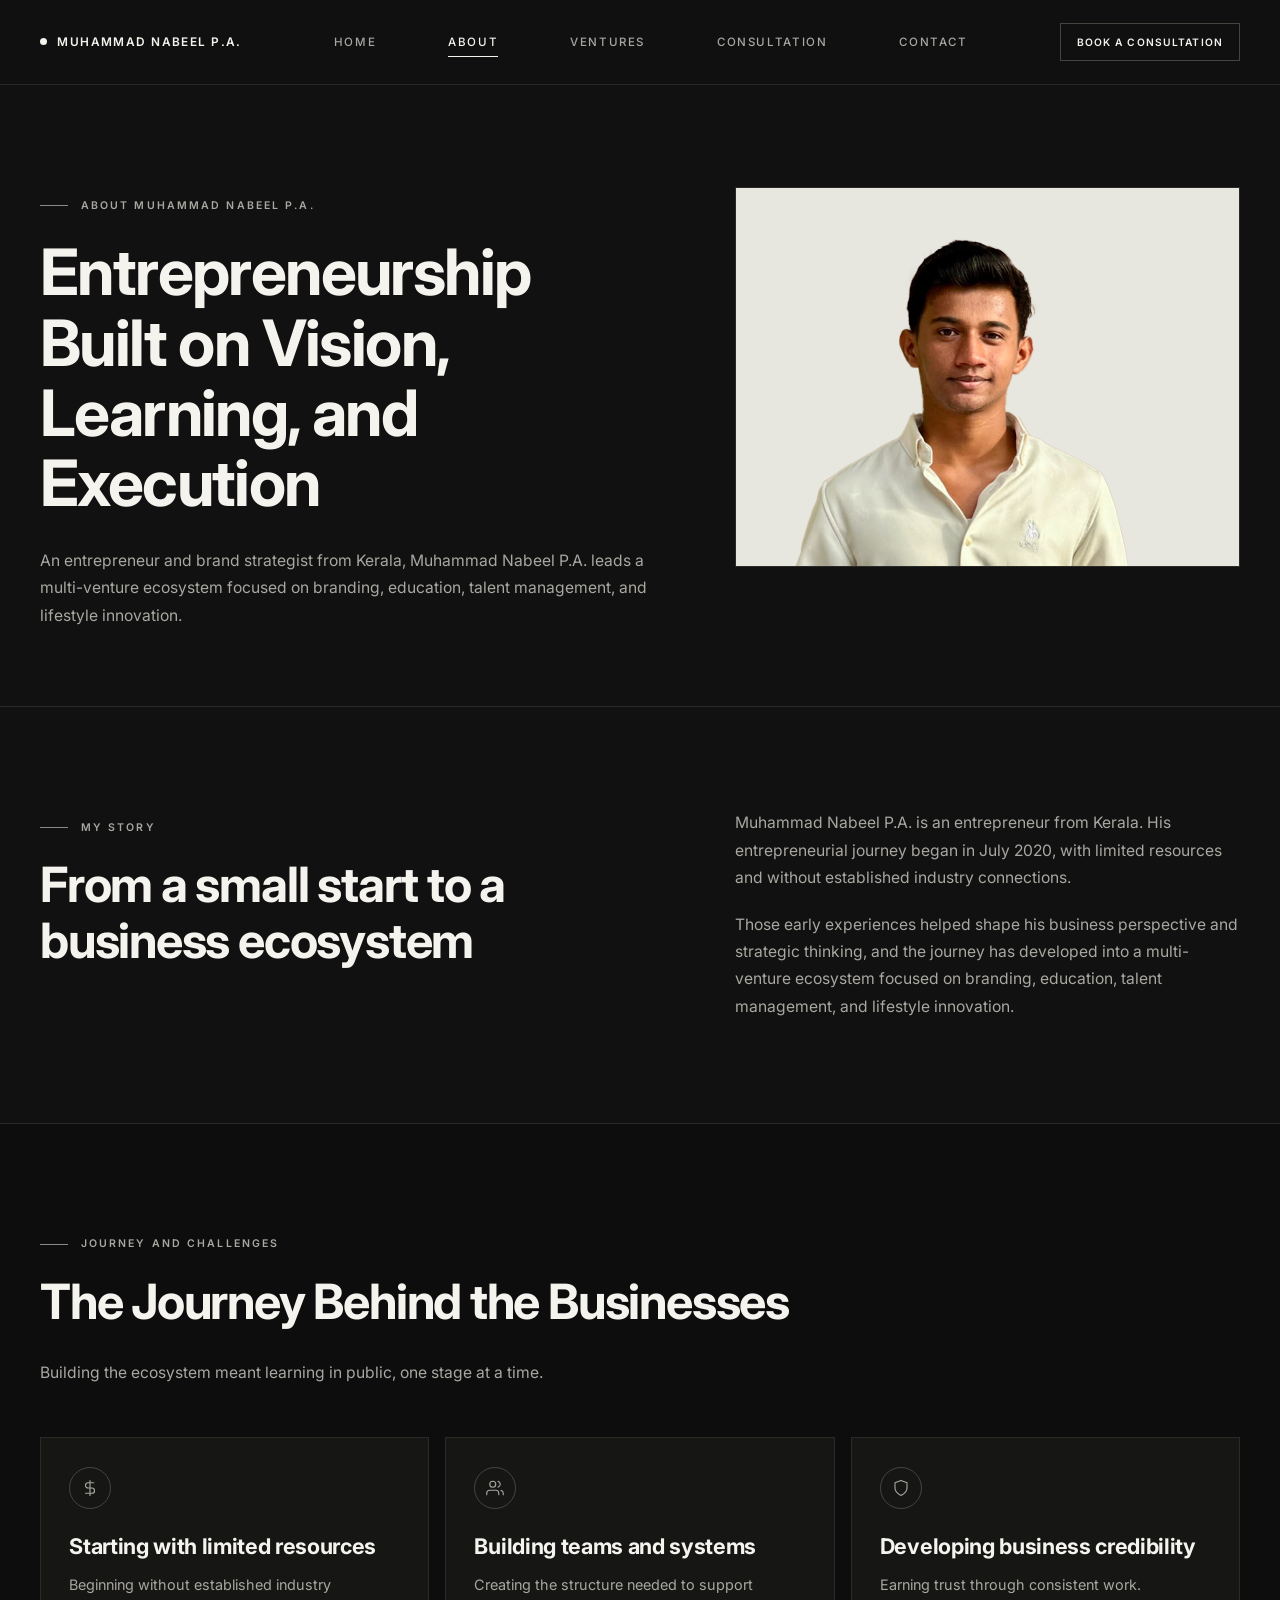
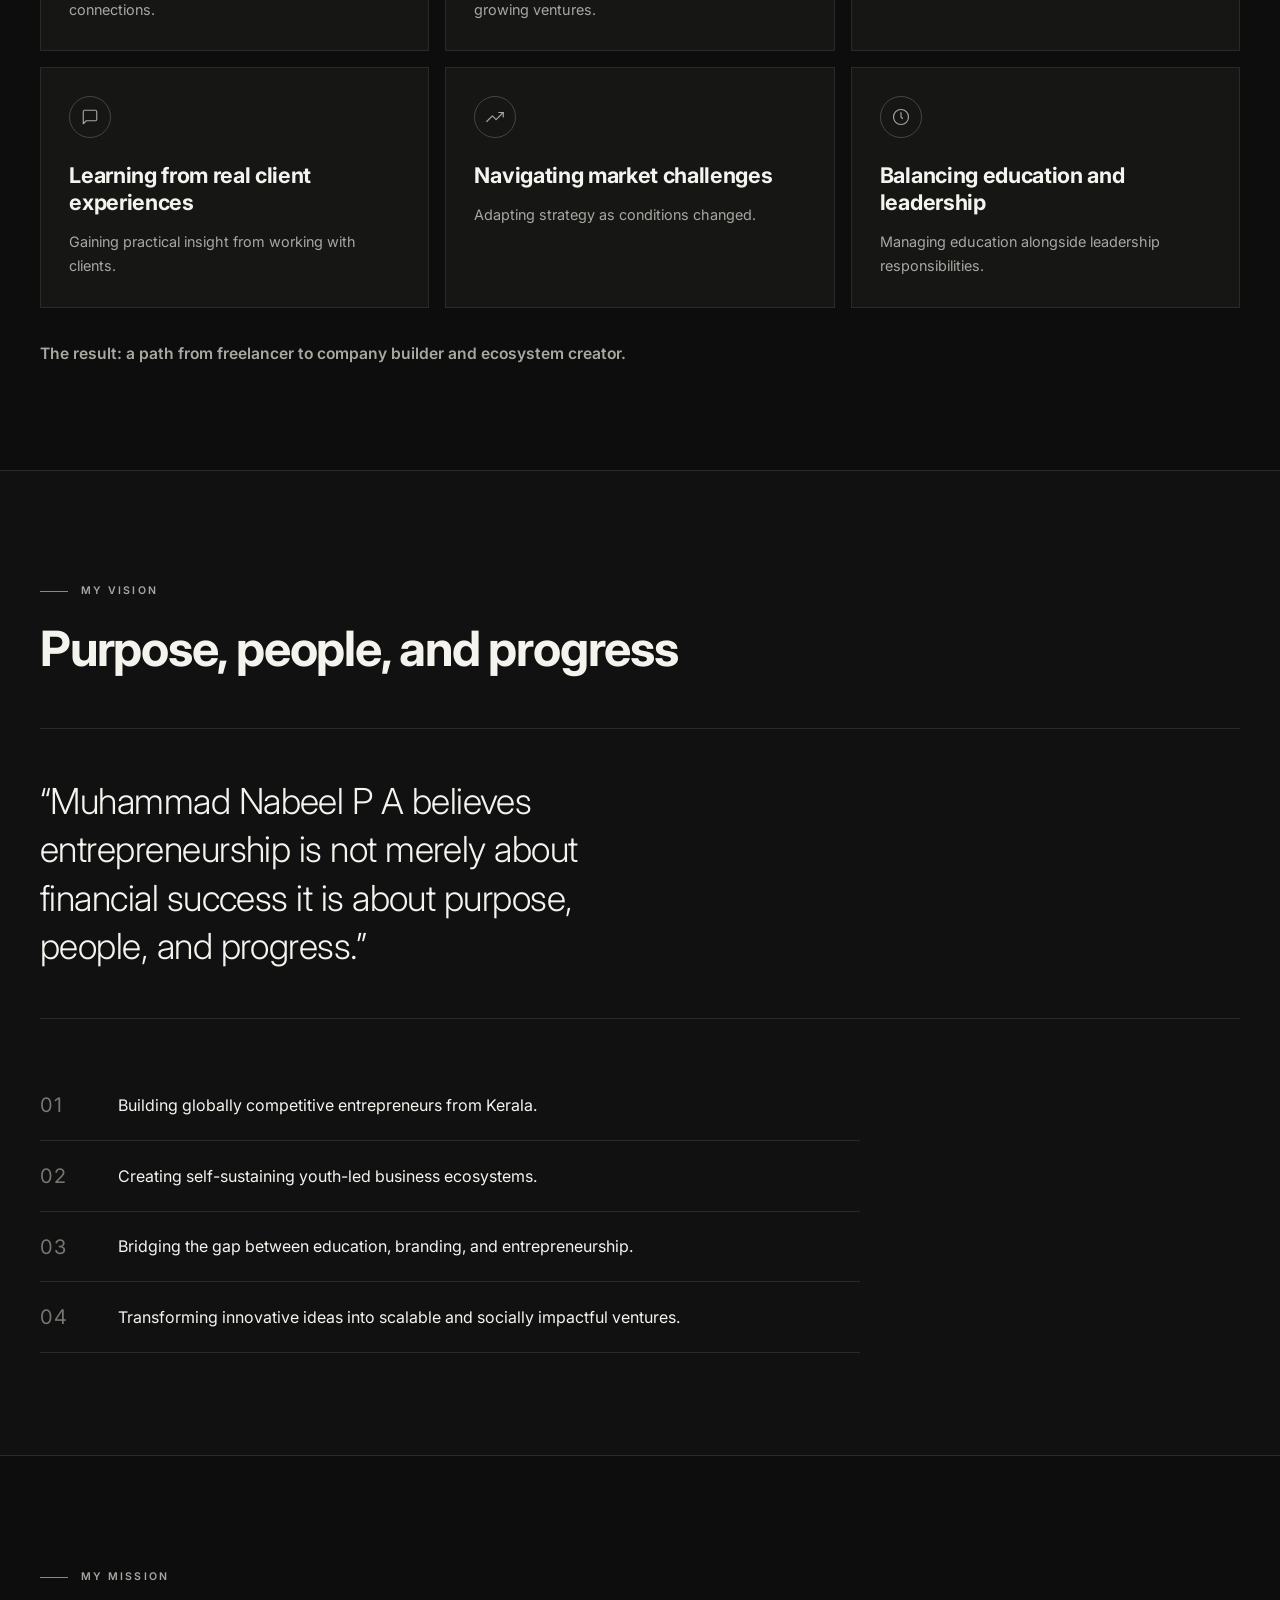
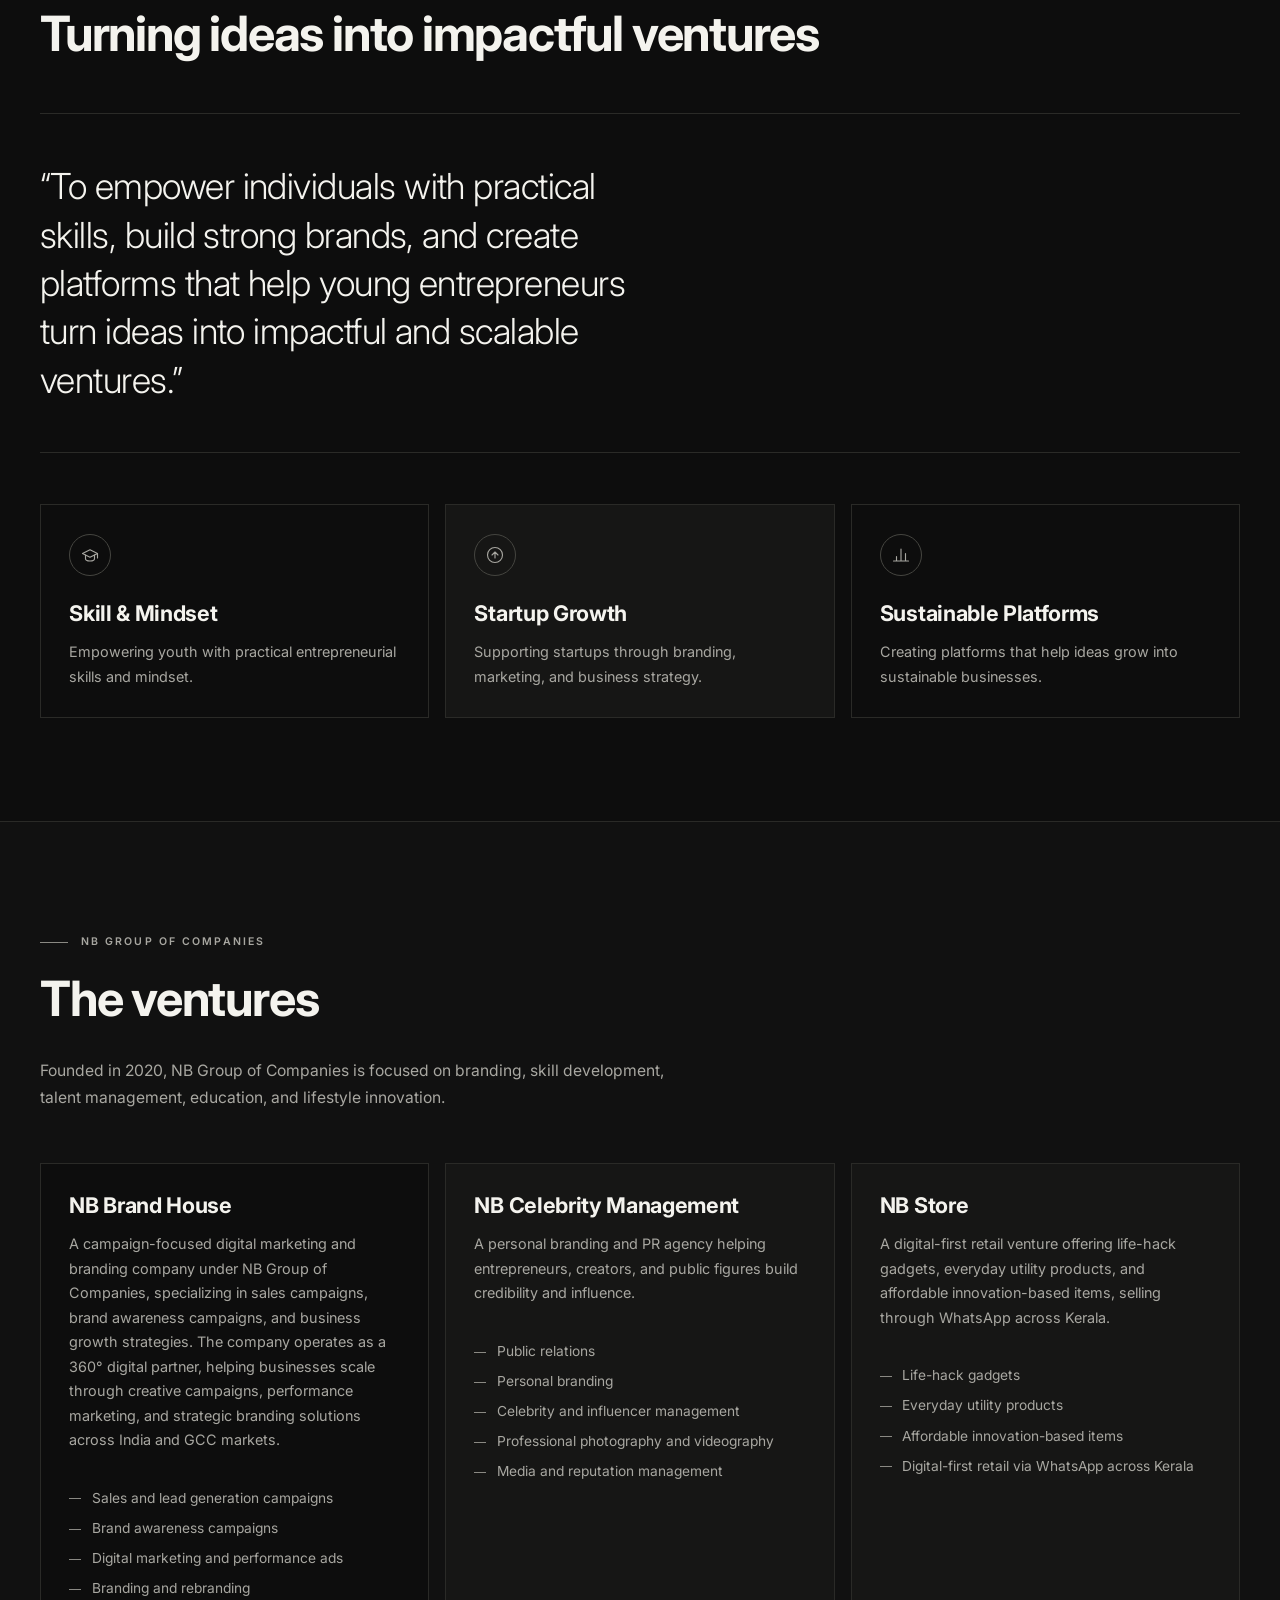
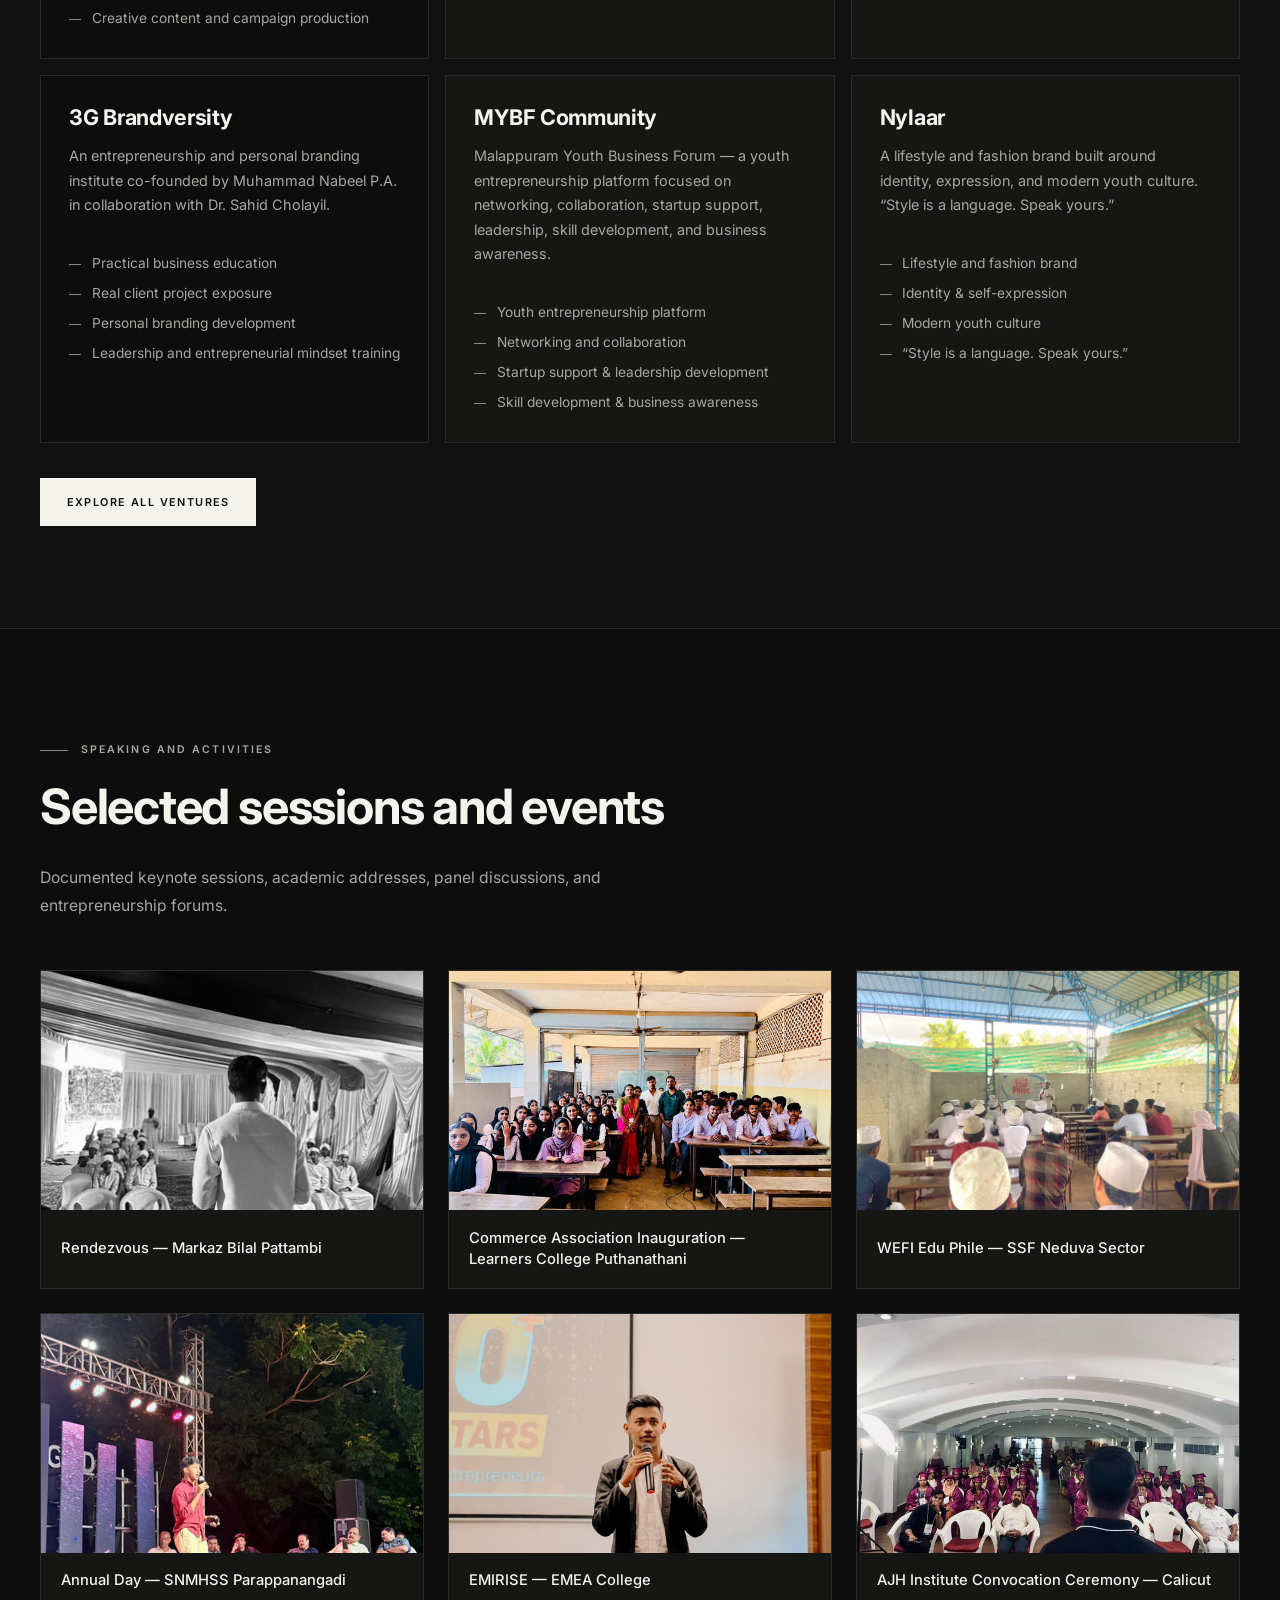
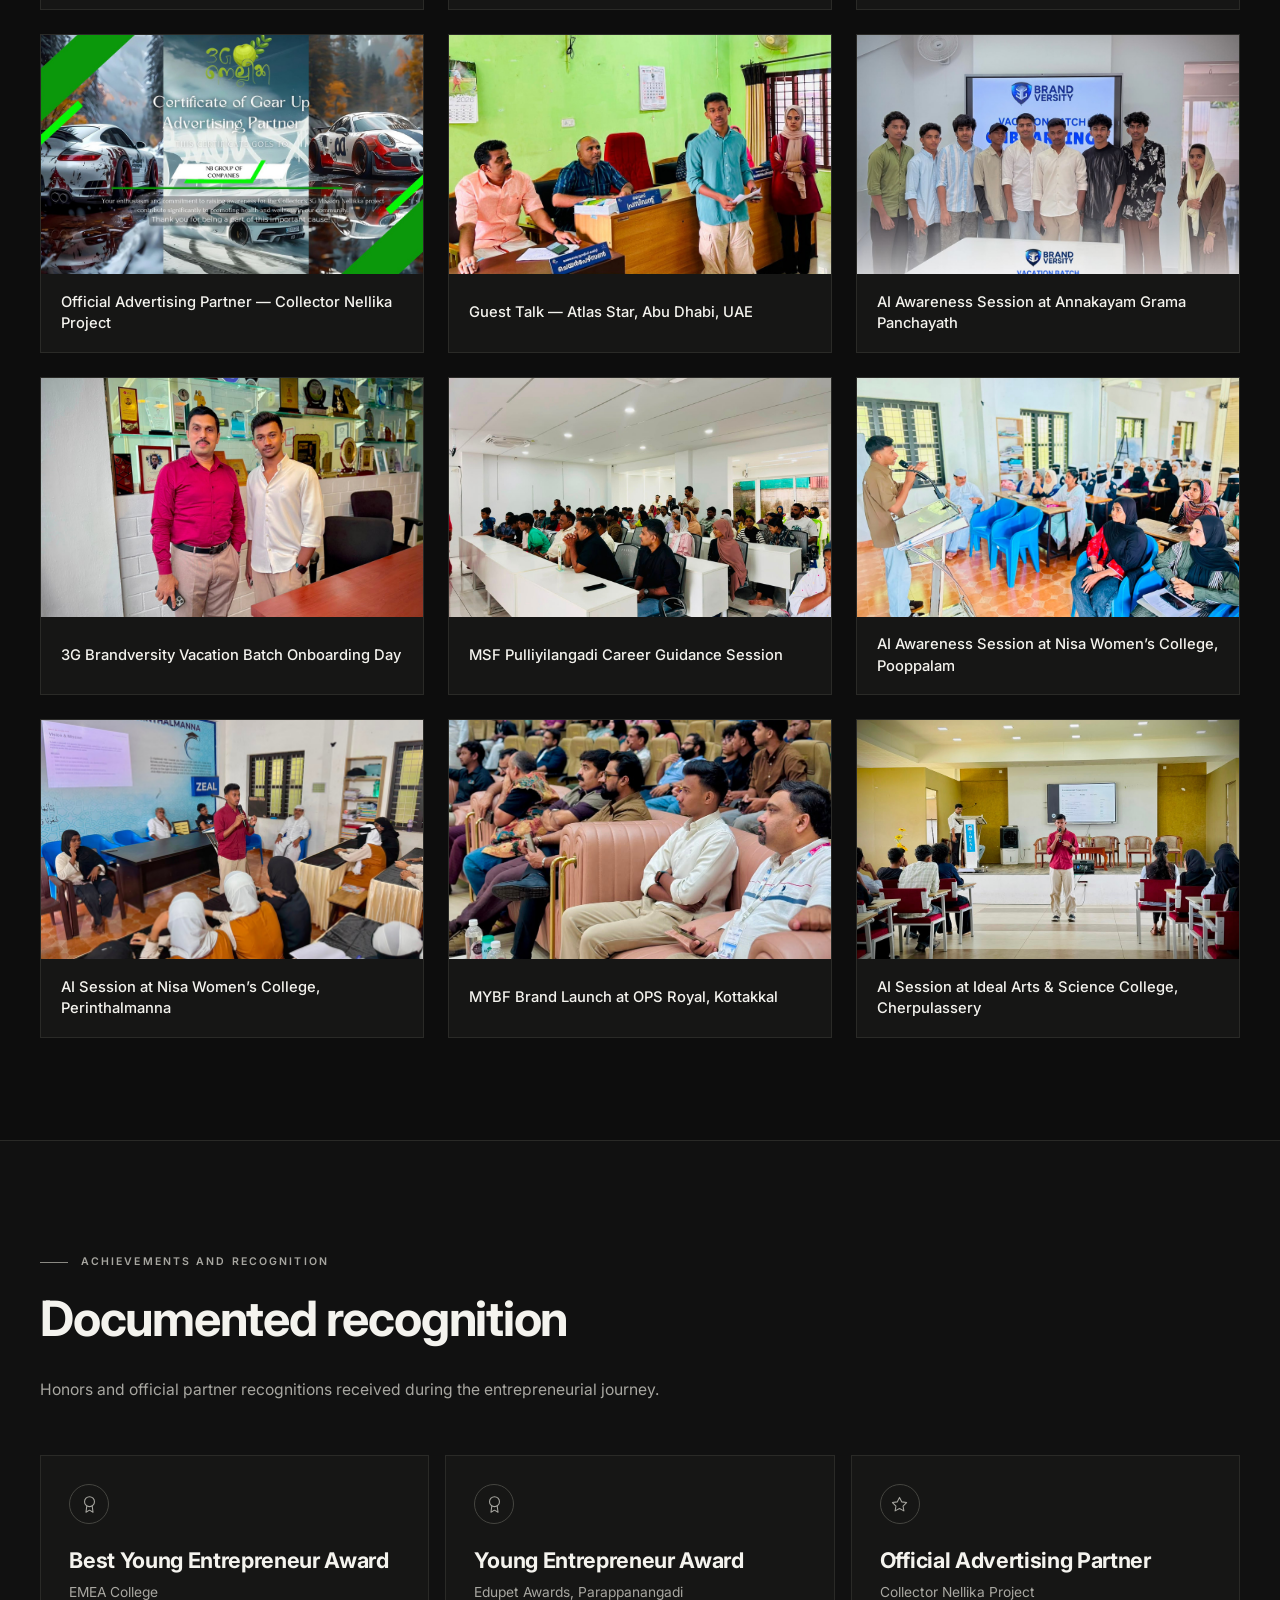
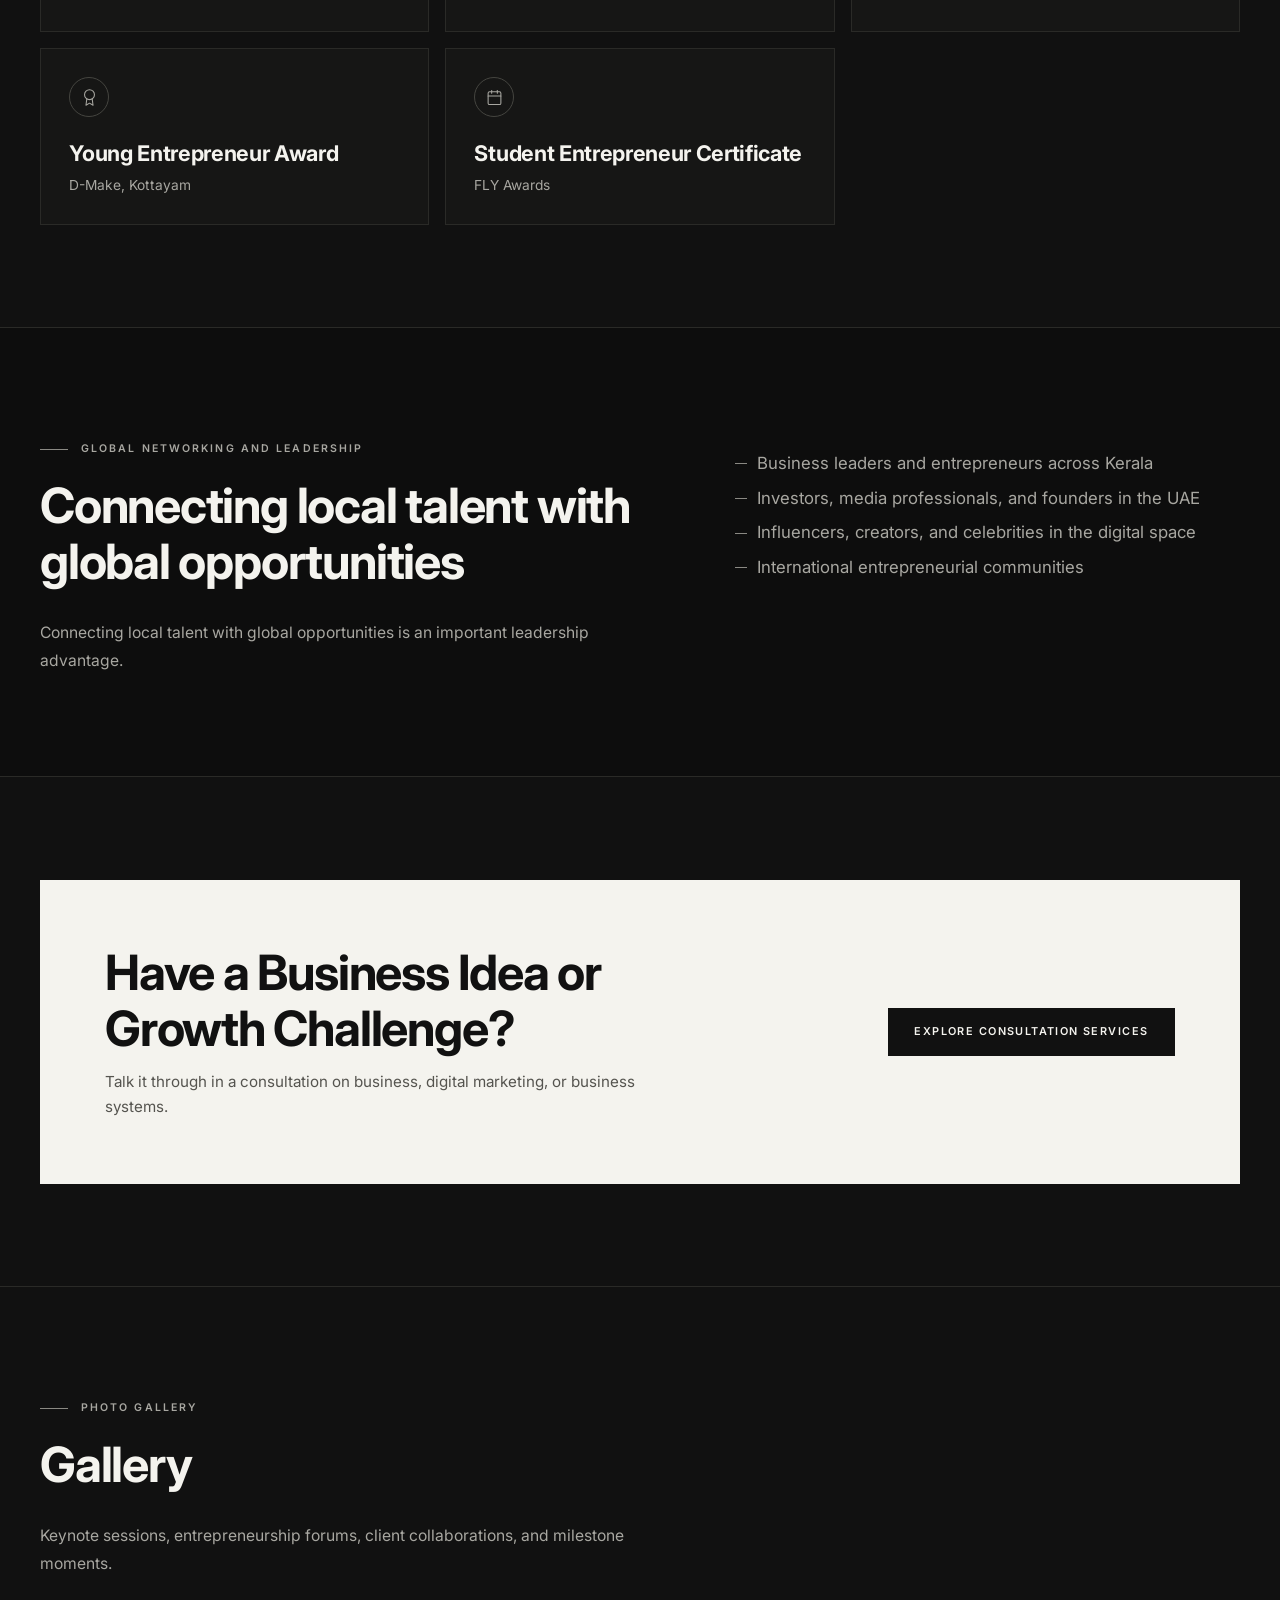
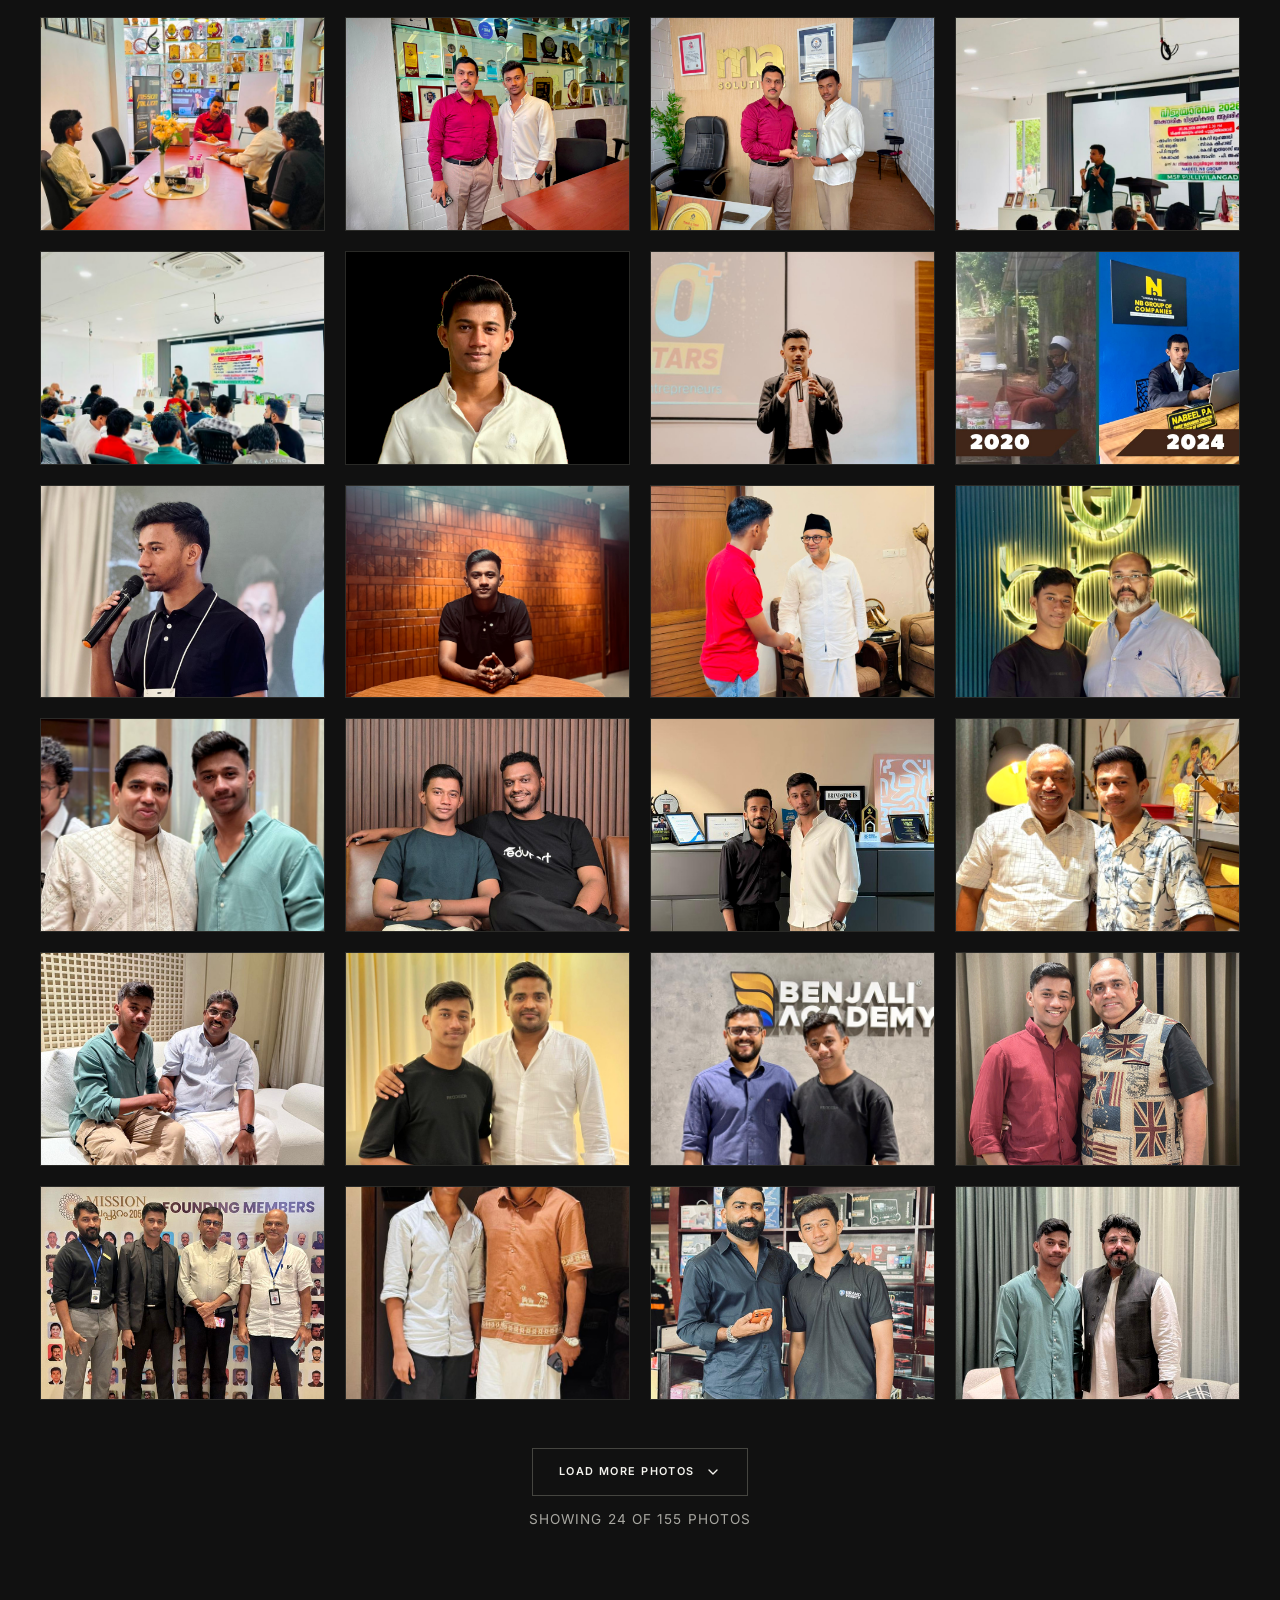
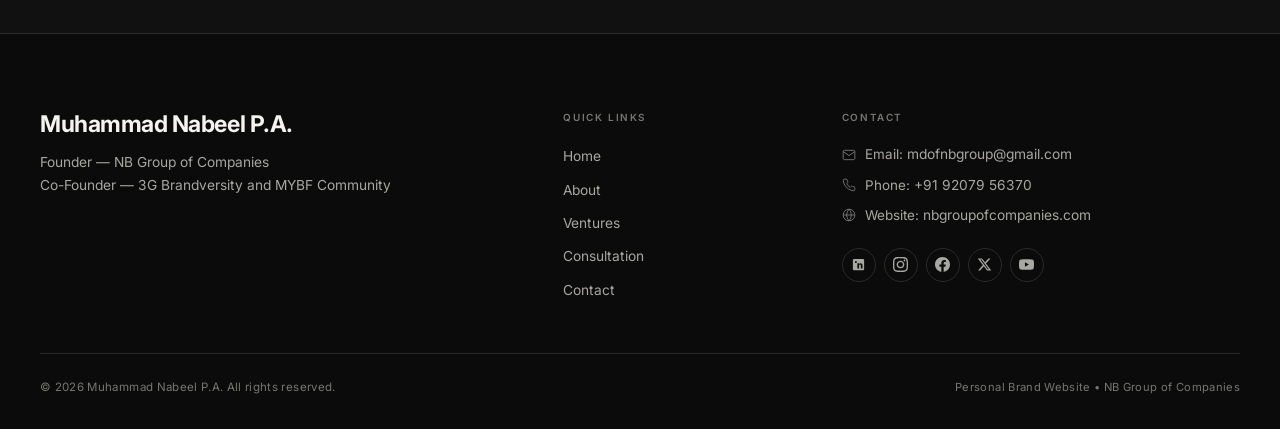
==== commit 2e3d9c28: "Update event captions on About page" ====
--- a/about.html
+++ b/about.html
@@ -434,12 +434,12 @@
             </div>
           </article>
 
-          <!-- 7. Mission Malappuram 2050 Entrepreneurs Meet -->
+          <!-- 7. Official Advertising Partner — Collector Nellika Project -->
           <article class="event-card" data-event-img="assets/images/gallery/page_32_image_140.png"
-            data-event-title="Mission Malappuram 2050 Entrepreneurs Meet" tabindex="0" role="button"
-            aria-label="View photo: Mission Malappuram 2050 Entrepreneurs Meet">
-            <div class="event-thumb-wrap">
-              <img src="assets/images/gallery/page_32_image_140.png" alt="Mission Malappuram 2050 Entrepreneurs Meet"
+            data-event-title="Official Advertising Partner &mdash; Collector Nellika Project" tabindex="0" role="button"
+            aria-label="View photo: Official Advertising Partner — Collector Nellika Project">
+            <div class="event-thumb-wrap">
+              <img src="assets/images/gallery/page_32_image_140.png" alt="Official Advertising Partner — Collector Nellika Project"
                 class="event-thumb" loading="lazy">
               <div class="event-thumb-overlay" aria-hidden="true">
                 <svg viewBox="0 0 24 24" fill="none" stroke="currentColor" stroke-width="2" stroke-linecap="round"
@@ -449,17 +449,17 @@
               </div>
             </div>
             <div class="event-content">
-              <div class="event-name">Mission Malappuram 2050 Entrepreneurs Meet</div>
+              <div class="event-name">Official Advertising Partner &mdash; Collector Nellika Project</div>
             </div>
           </article>
 
           <!-- 8. Guest Talk — Atlas Star, Abu Dhabi, UAE -->
           <article class="event-card" data-event-img="assets/images/gallery/page_33_image_143.png"
-            data-event-title="Ai Awareness Session &mdash; at Annakayam Grama Panchayath Atlas Star, Abu Dhabi, UAE"
-            tabindex="0" role="button" aria-label="View photo: Ai Awareness Session — Annakayam Grama Panchayath ">
+            data-event-title="Guest Talk &mdash; Atlas Star, Abu Dhabi, UAE"
+            tabindex="0" role="button" aria-label="View photo: Guest Talk — Atlas Star, Abu Dhabi, UAE">
             <div class="event-thumb-wrap">
               <img src="assets/images/gallery/page_33_image_143.png"
-                alt="Ai Awareness Session — Annakayam Grama Panchayath" class="event-thumb" loading="lazy">
+                alt="Guest Talk — Atlas Star, Abu Dhabi, UAE" class="event-thumb" loading="lazy">
               <div class="event-thumb-overlay" aria-hidden="true">
                 <svg viewBox="0 0 24 24" fill="none" stroke="currentColor" stroke-width="2" stroke-linecap="round"
                   stroke-linejoin="round" width="22" height="22">
